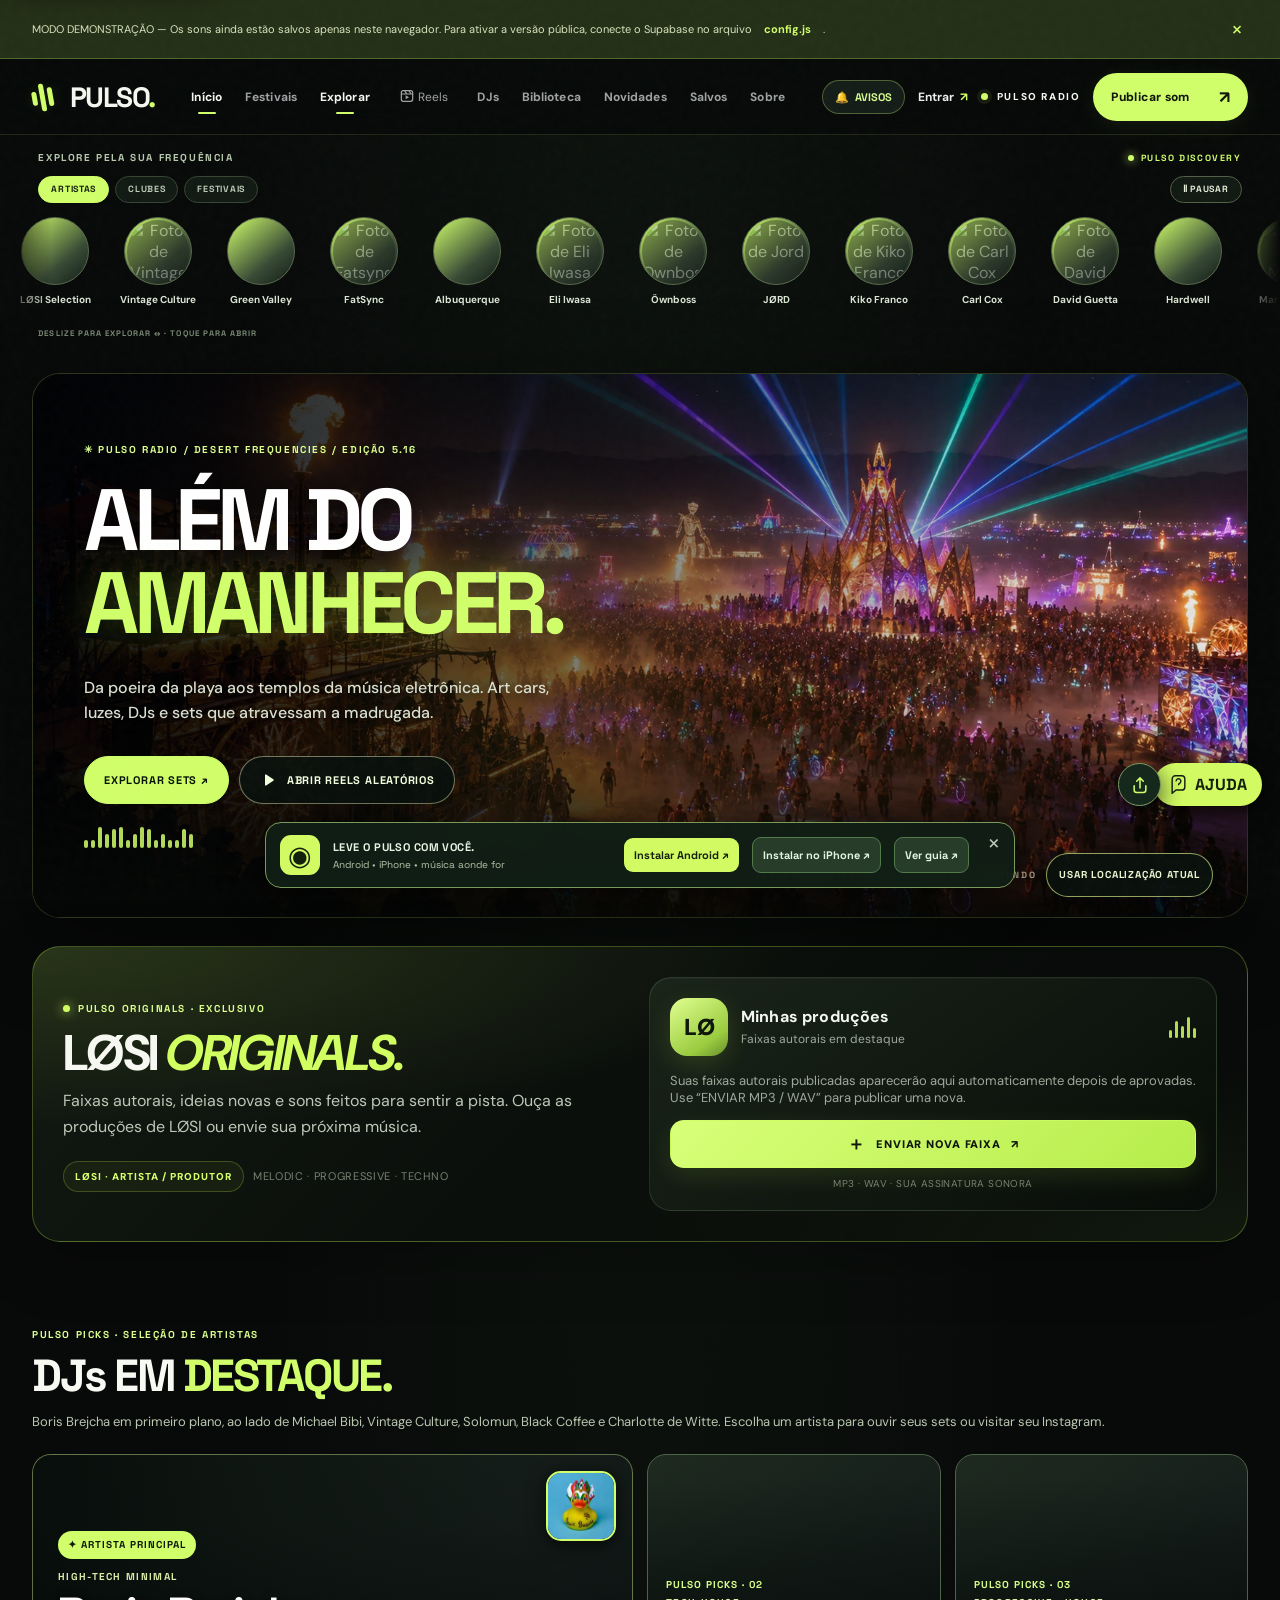
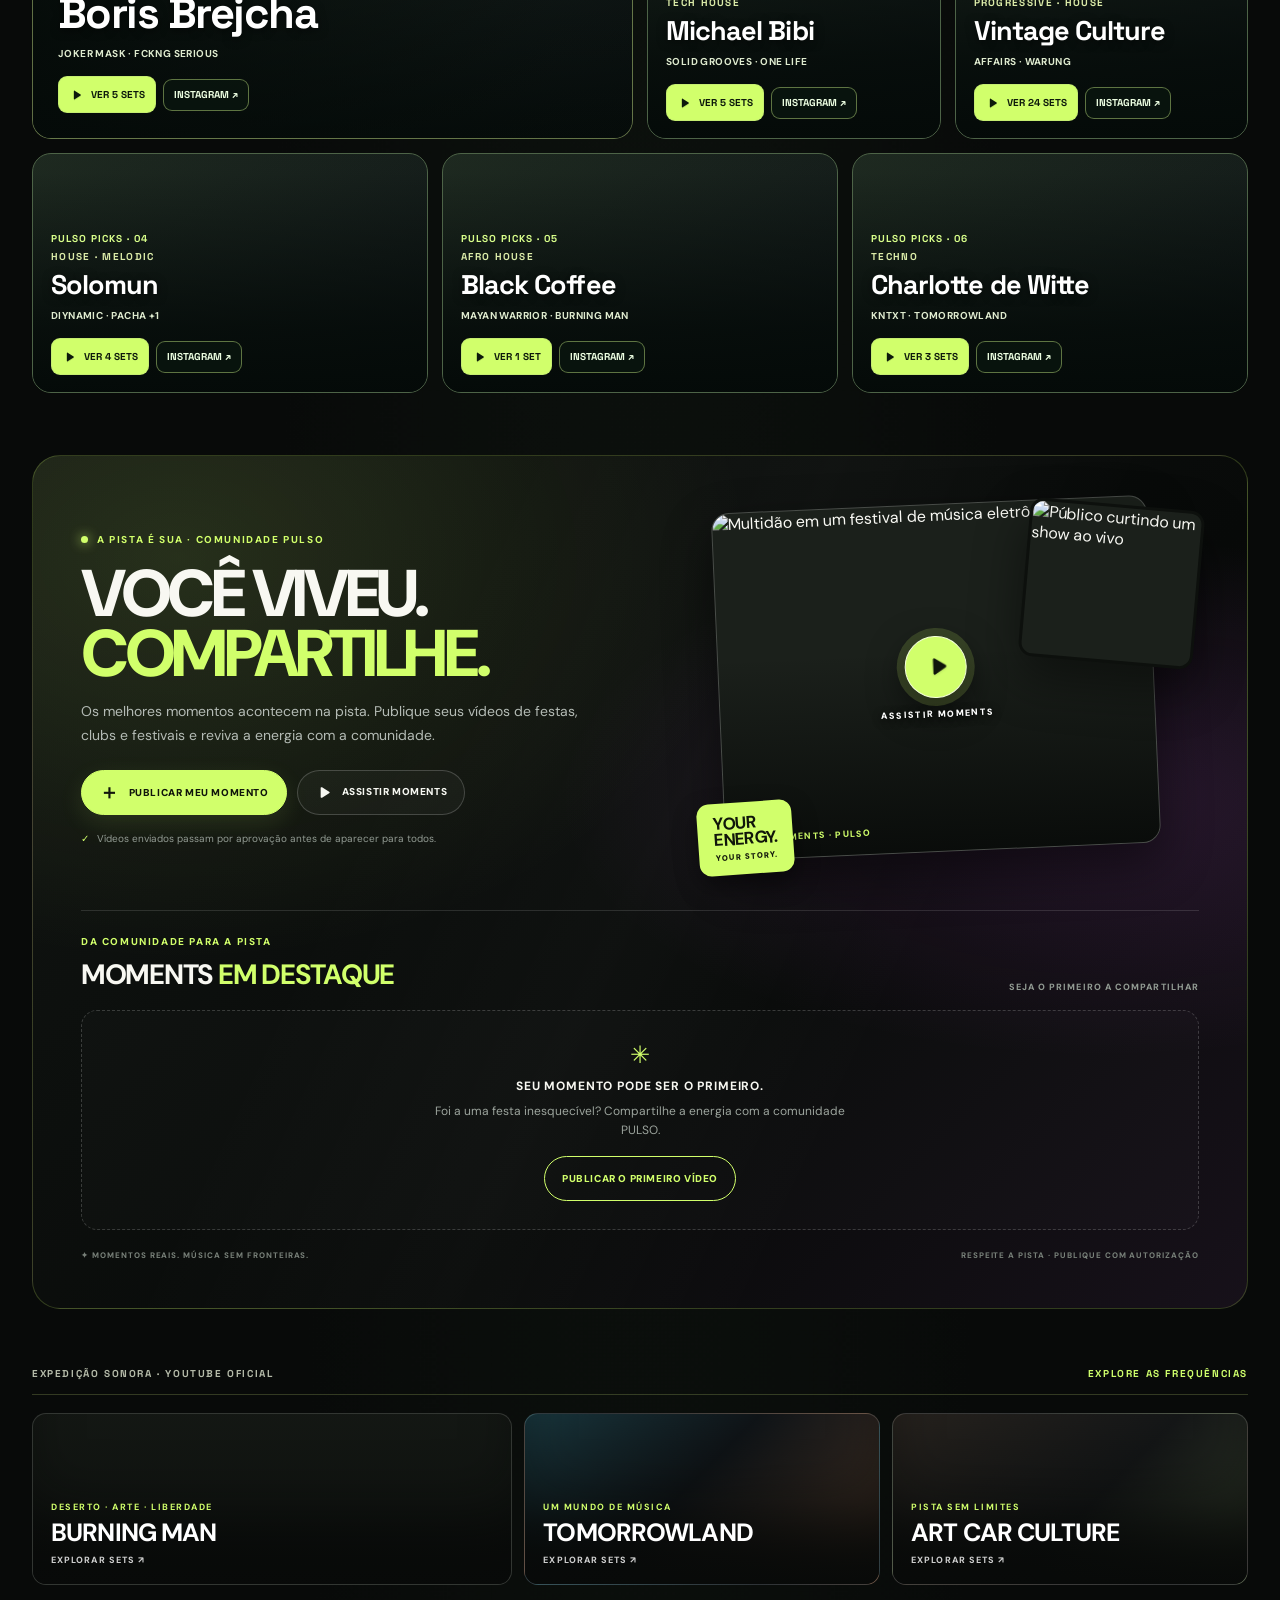
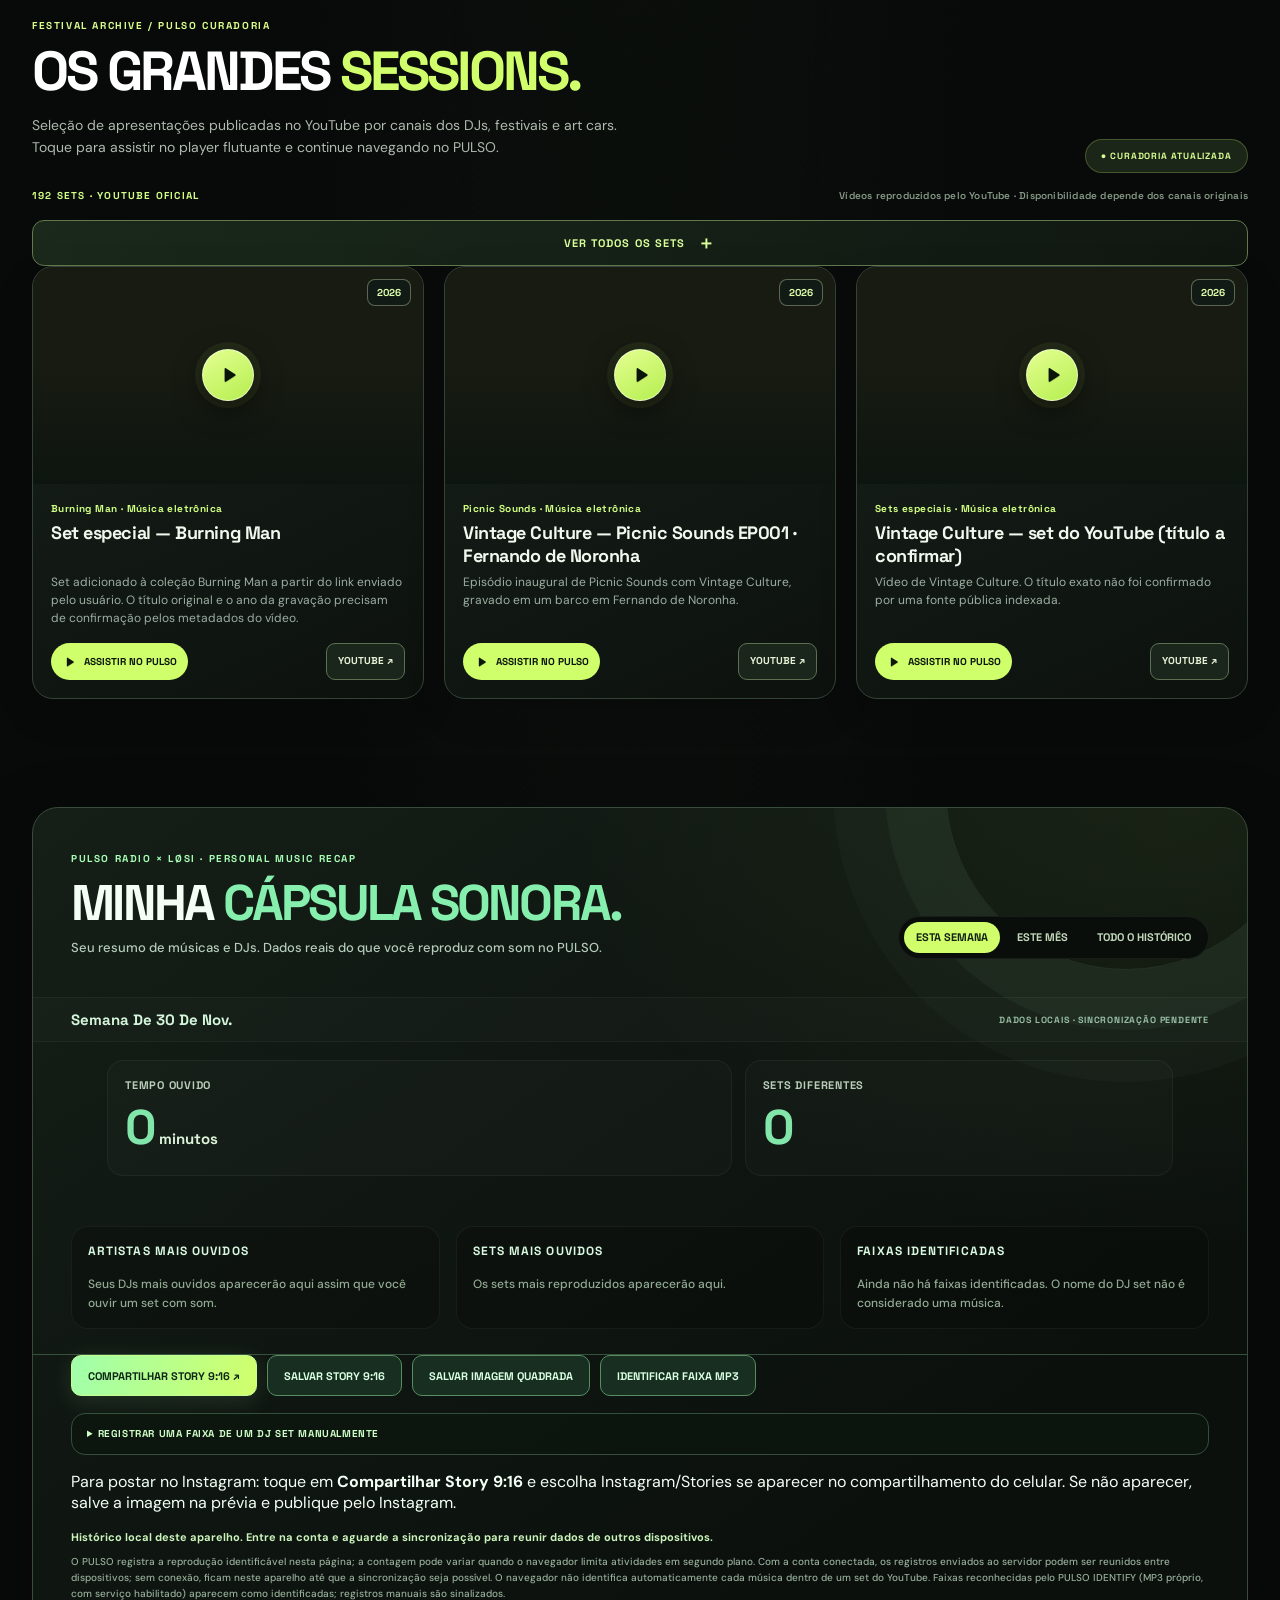
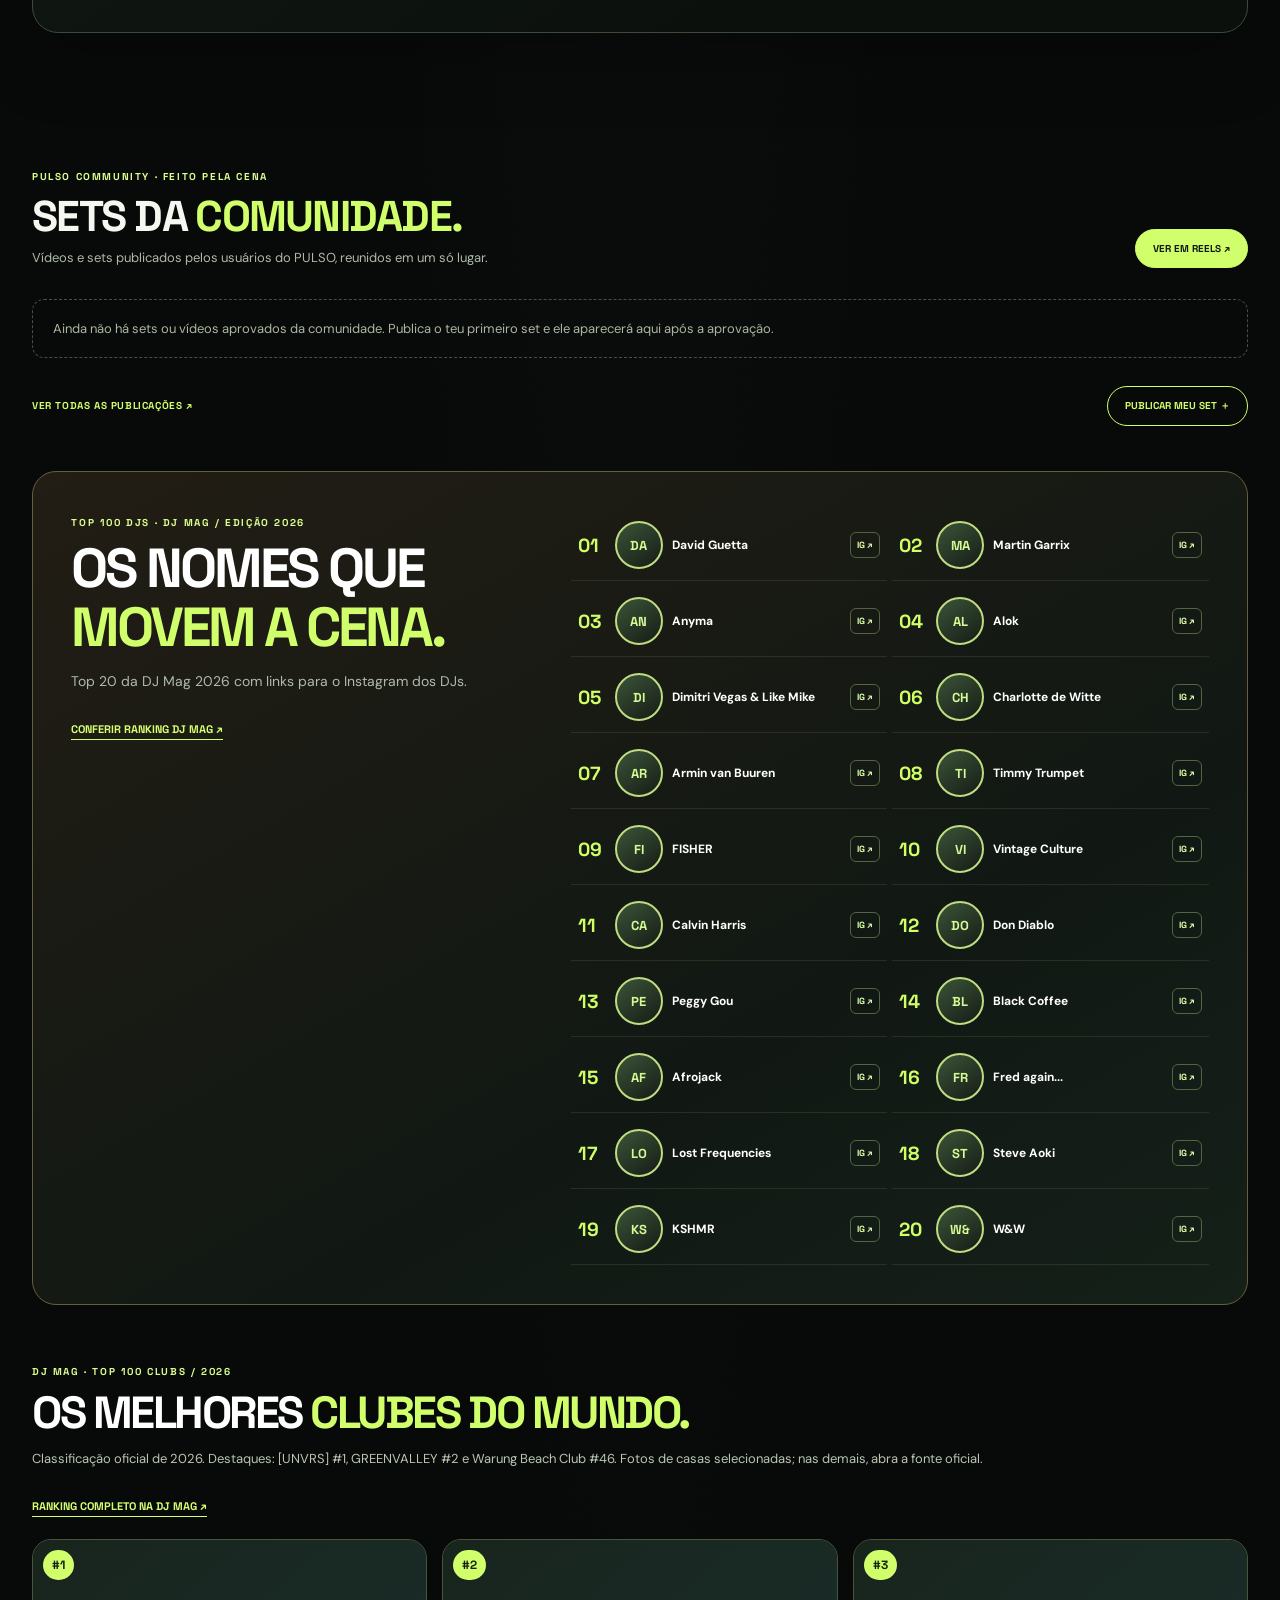
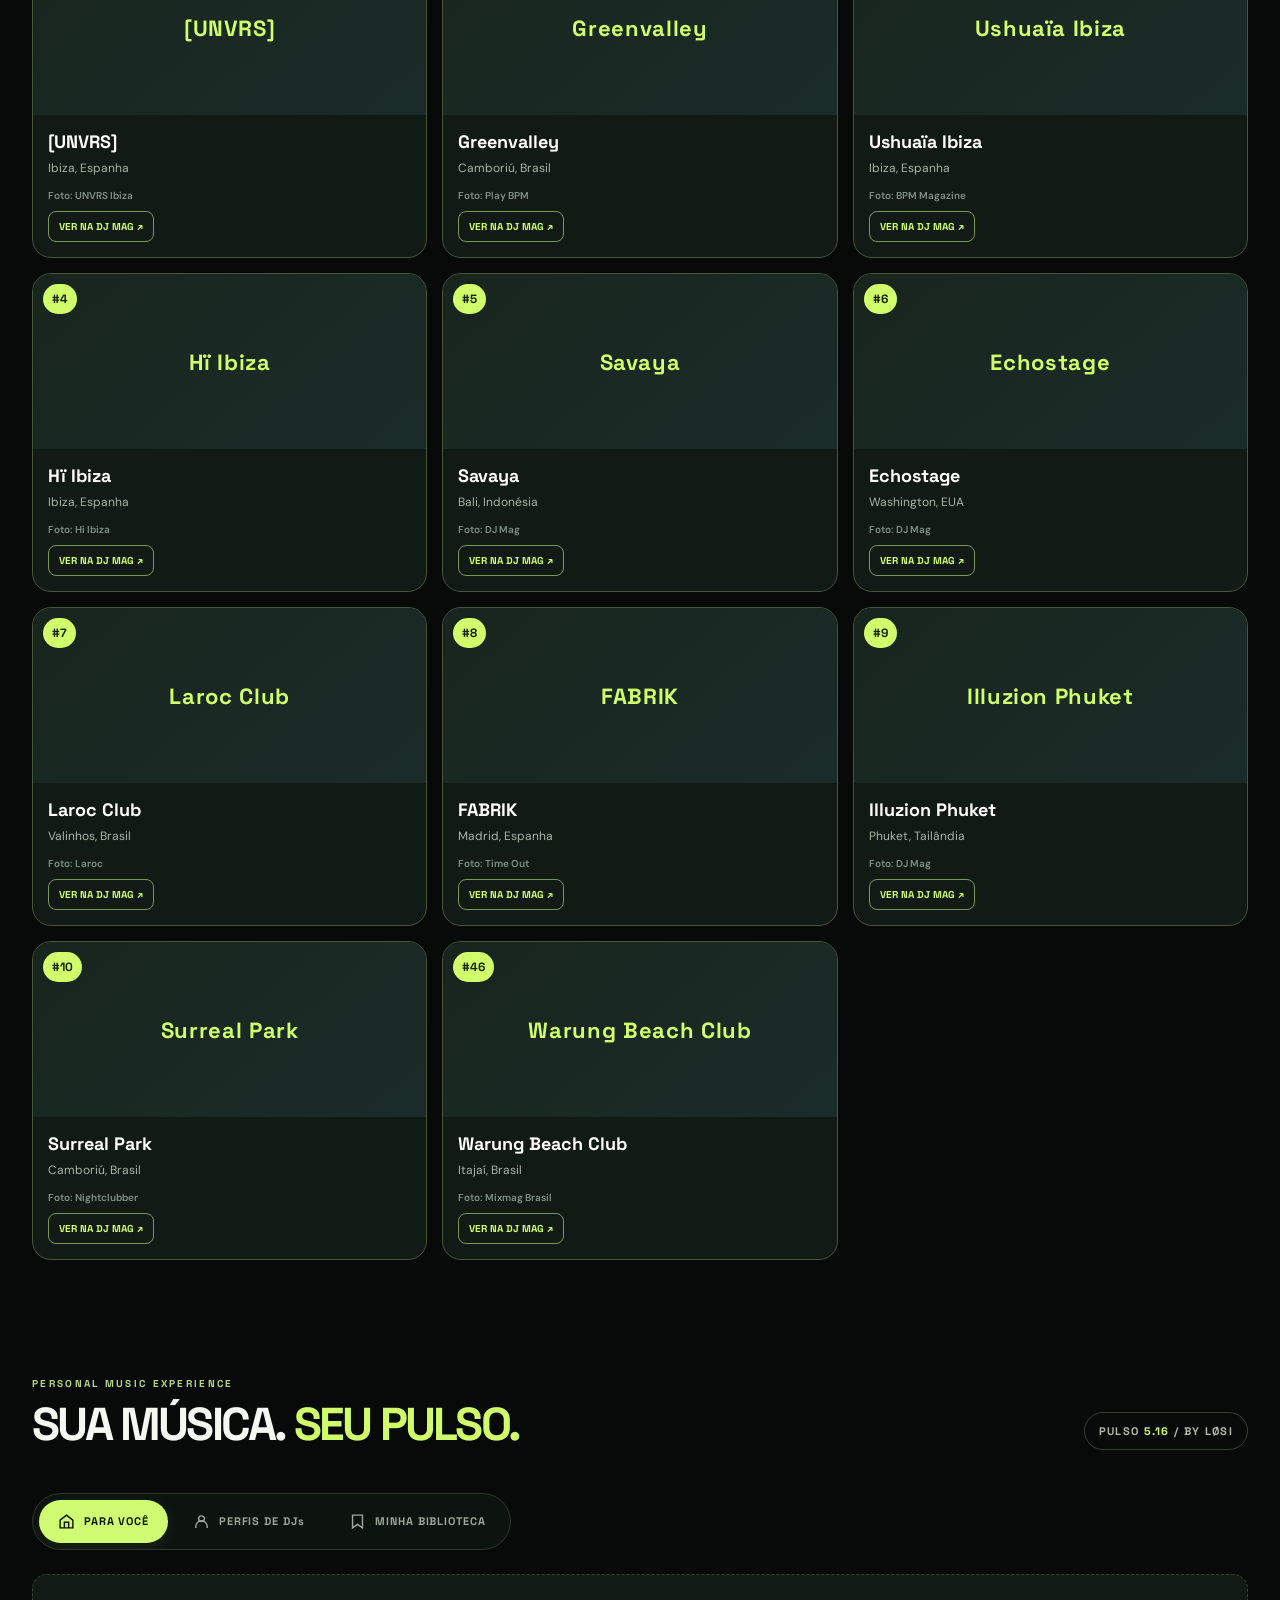
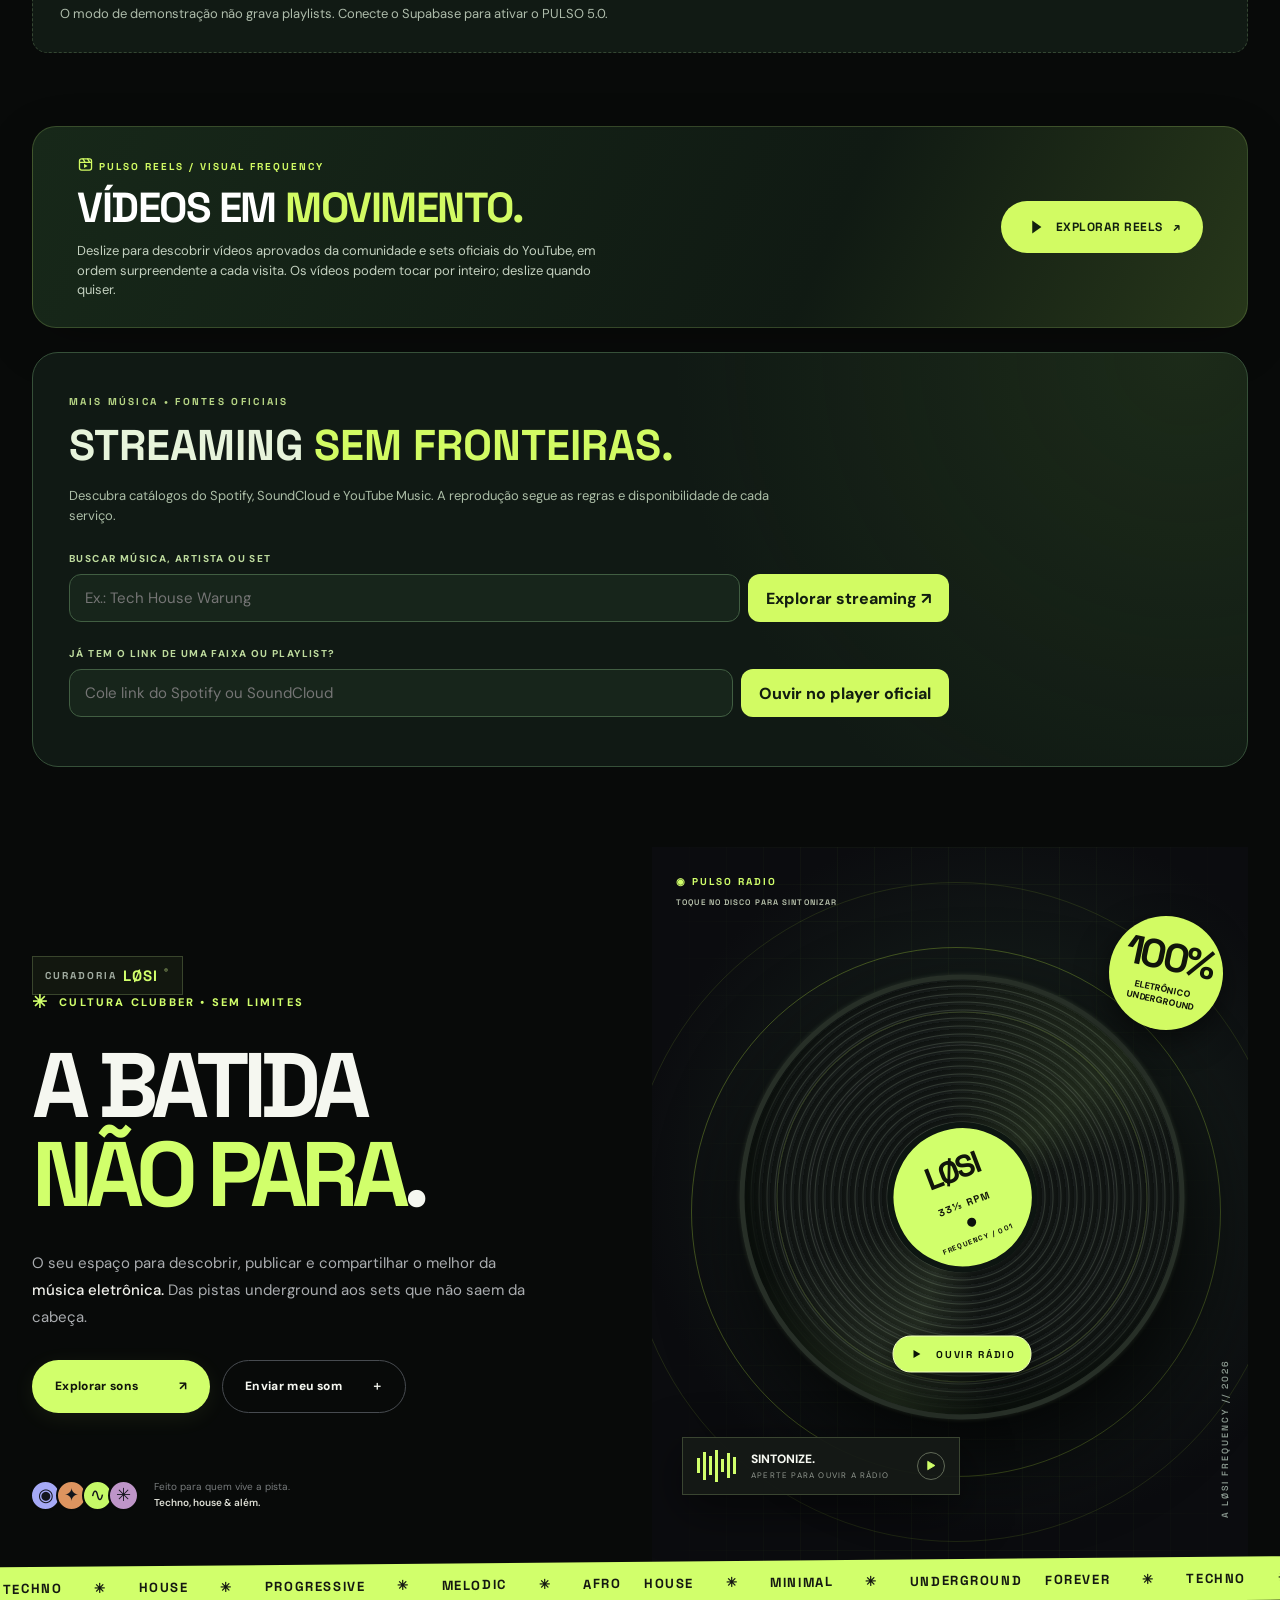
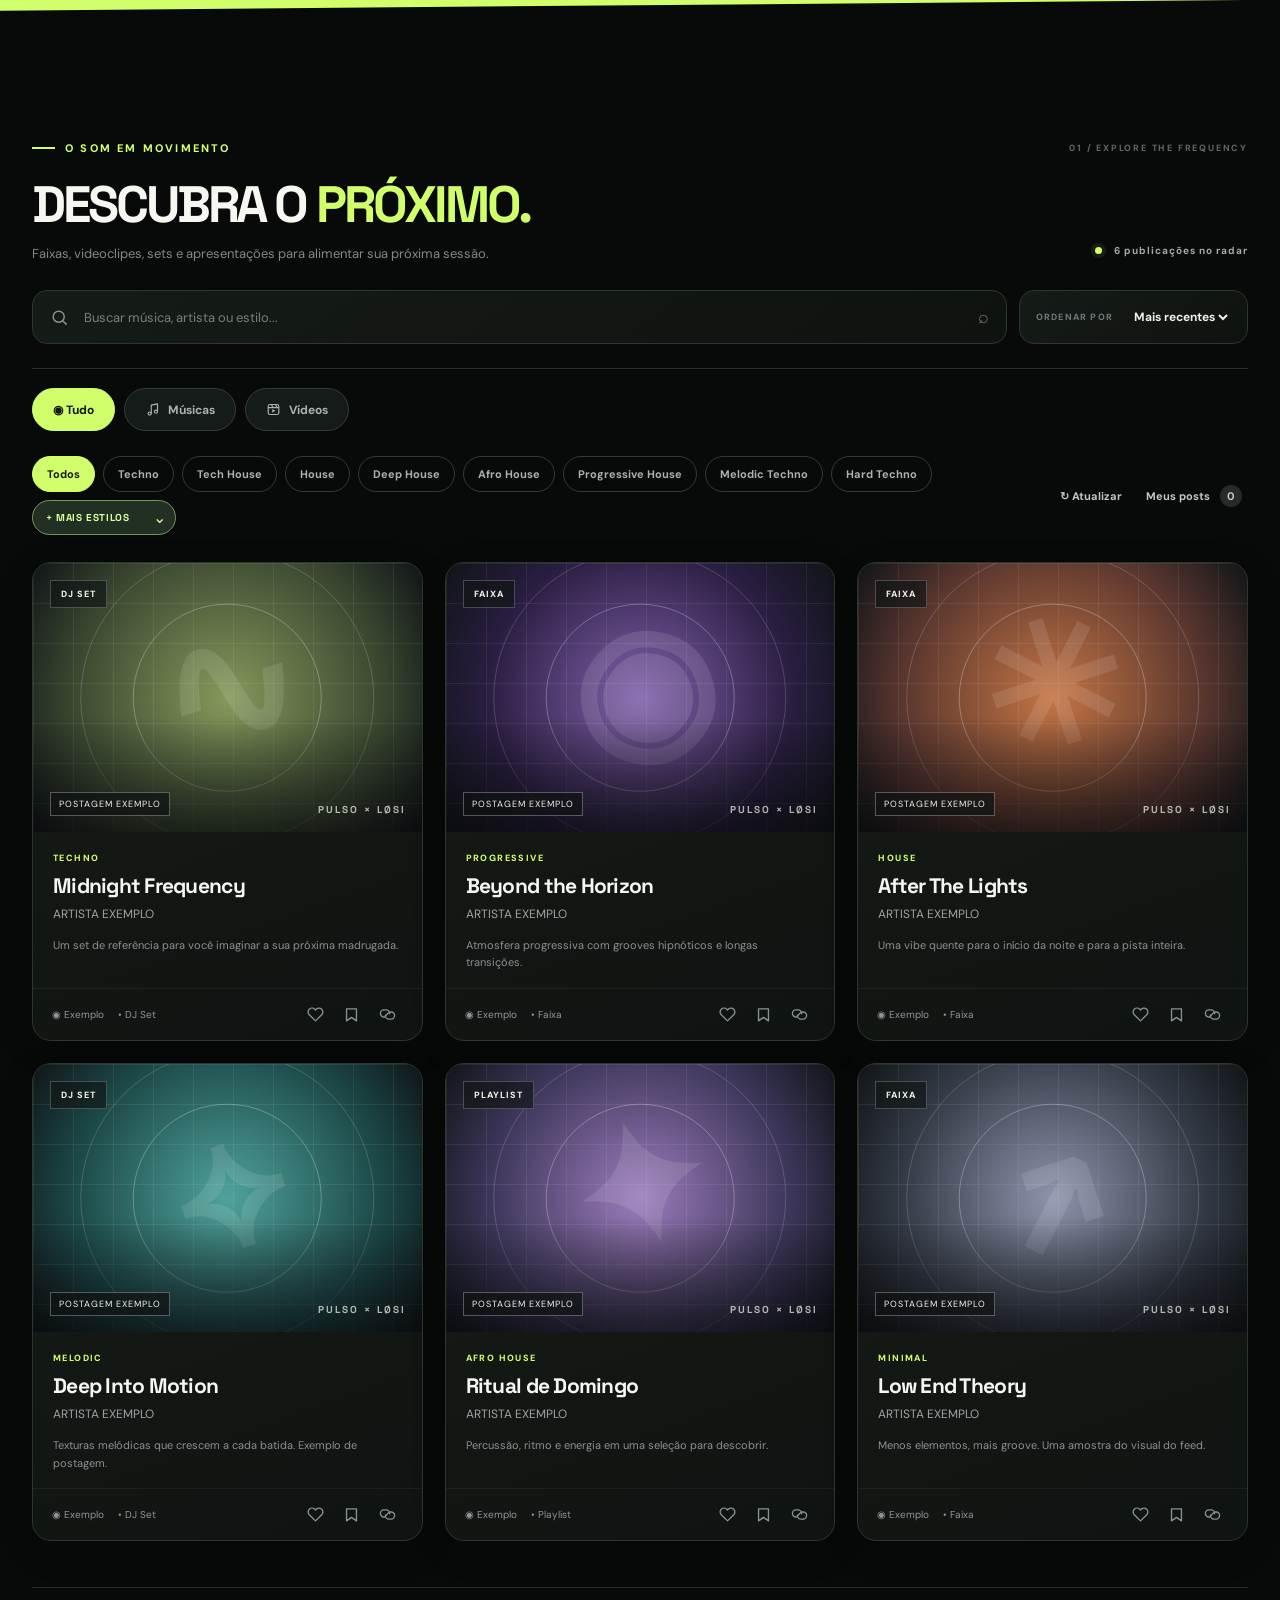
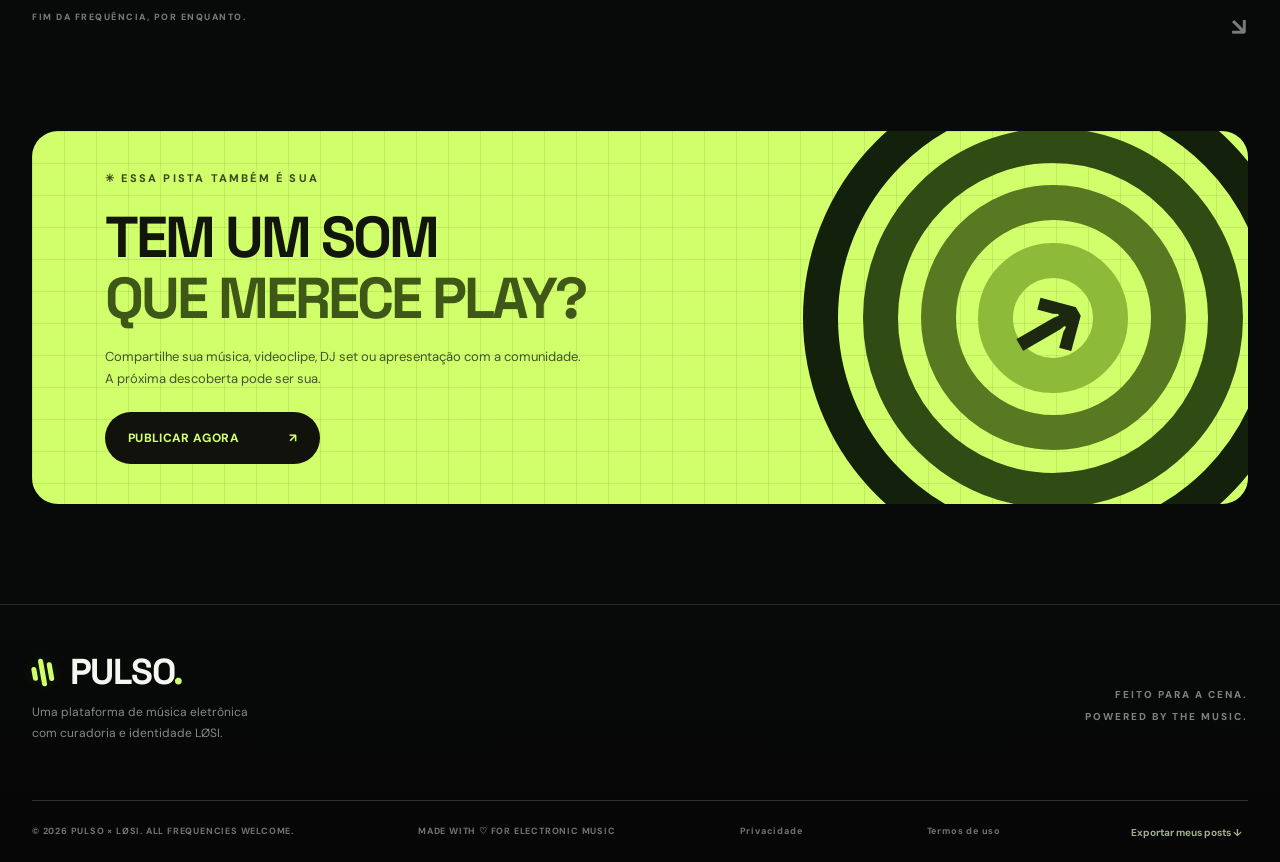
==== index.html @ c7be4298 "Add YouTube catalog importer UI" ====
<!DOCTYPE html>
<html lang="pt-BR">
<head>
  <meta charset="UTF-8">
  <meta name="viewport" content="width=device-width, initial-scale=1.0">
  <meta name="theme-color" content="#080a09">
  <meta name="apple-mobile-web-app-capable" content="yes">
  <meta name="mobile-web-app-capable" content="yes">
  <meta name="apple-mobile-web-app-title" content="PULSO">
  <meta name="apple-mobile-web-app-status-bar-style" content="black-translucent">
  <link rel="manifest" href="manifest.webmanifest">
  <link rel="apple-touch-icon" sizes="180x180" href="icons/apple-touch-icon.png">
  <meta name="description" content="PULSO RADIO × LØSI — descubra sets, DJs, festivais, playlists e música eletrônica. Ouça, salve seus favoritos e compartilhe sua Cápsula Sonora.">
  <title>PULSO RADIO × LØSI — Música eletrônica sem pausa</title>
  <link rel="canonical" href="https://sunny-paletas-ca93b2.netlify.app/">
  <link rel="preconnect" href="https://fonts.googleapis.com">
  <link rel="preconnect" href="https://fonts.gstatic.com" crossorigin>
  <link href="https://fonts.googleapis.com/css2?family=DM+Sans:wght@400;500;600;700&family=Space+Grotesk:wght@400;500;600;700&display=swap" rel="stylesheet">
  <link rel="icon" type="image/svg+xml" href="favicon.svg">
  <meta property="og:type" content="website">
  <meta property="og:title" content="PULSO RADIO × LØSI — Música eletrônica sem pausa">
  <meta property="og:description" content="Descubra sets, DJs, festivais e playlists. Ouça, salve favoritos e compartilhe sua Cápsula Sonora no PULSO.">
  <meta property="og:url" content="https://sunny-paletas-ca93b2.netlify.app/">
  <meta property="og:image" content="https://sunny-paletas-ca93b2.netlify.app/icons/icon-512.png">
  <meta property="og:image:width" content="512">
  <meta property="og:image:height" content="512">
  <meta name="twitter:card" content="summary">
  <link rel="stylesheet" href="styles.css?v=5.27-mobile-menu-fix">
  <link rel="stylesheet" href="pulso5.css?v=5.0">
  <link rel="stylesheet" href="pulso51.css?v=5.1">
  <link rel="stylesheet" href="pulso52.css?v=5.19-community-tabs">
  <link rel="stylesheet" href="pulso54.css?v=5.22-festival-photo-rail">
  <link rel="stylesheet" href="pulso-visual-refresh.css?v=5.25-premium-mobile">
  <link rel="stylesheet" href="pulso-home-highlights.css?v=1.1">
  <link rel="stylesheet" href="pulso-artist-ribbon.css?v=1.2-restore-ribbon">
  <link rel="stylesheet" href="mobile-menu.css?v=2.0-root-fix">
  <link rel="stylesheet" href="pulso-moments.css?v=1.3-svg-hero-play">
  <script defer src="https://cdn.jsdelivr.net/npm/@supabase/supabase-js@2"></script>
  <script defer src="config.js"></script>
  <script defer src="https://w.soundcloud.com/player/api.js"></script>
  <script defer src="https://cdn.jsdelivr.net/npm/tus-js-client@4/dist/tus.min.js"></script>
  <script defer src="background.js"></script>
  <script defer src="notifications.js"></script>
  <script defer src="security.js?v=4.2"></script>
  <script defer src="script.js?v=5.45-youtube-catalog-import"></script>
  <script defer src="mobile-menu.js?v=2.0-root-fix"></script>
  <script defer src="social.js?v=5.8-fullbleed-story"></script>
  <script defer src="identify.js?v=5.15-capsule"></script>
  <script defer src="pulso5.js?v=5.15-tracking"></script>
  <script defer src="pulso51.js?v=5.1"></script>
  <script defer src="pulso54.js?v=5.77-youtube-catalog-import"></script>
  <script defer src="pulso-artist-real-photos.js?v=1.5-restore-ribbon"></script>
  <script defer src="pulso52.js?v=5.19-community-tabs"></script>
  <script defer src="pulso-video.js?v=5.31-open-in-youtube"></script>
  <script defer src="pulso-capsule.js?v=5.25-history-accuracy"></script>
  <script defer src="pulso-capsule-export.js?v=5.25-story-share"></script>
  <script defer src="pulso-share.js?v=5.12-fab"></script>
  <script defer src="pulso-insights.js?v=1.4-live-analytics"></script>
  <script defer src="pulso-media-actions.js?v=1.0-fullscreen-offline"></script>
  <script defer src="pulso-moments.js?v=1.5-svg-hero-play"></script>
  <link rel="stylesheet" href="pulso-jump.css?v=1.4.1-menu-bottom-fix">
  <script defer src="pulso-jump.js?v=1.4-youtube-shared-link"></script>
  </head>
<body>
  <a class="skip-link" href="#explorar">Pular para o conteúdo</a>
  <div class="noise" aria-hidden="true"></div>
  <div class="preview-banner" id="previewBanner" hidden><div class="container">MODO DEMONSTRAÇÃO — Os sons ainda estão salvos apenas neste navegador. Para ativar a versão pública, conecte o Supabase no arquivo <strong>config.js</strong>.<button type="button" id="previewDismiss" aria-label="Dispensar aviso">×</button></div></div>
  <header class="site-header">
    <div class="container header-inner">
      <a class="brand" href="#inicio" aria-label="PULSO, início">
        <span class="brand-symbol" aria-hidden="true"><span></span><span></span><span></span></span>
        <span>PULSO<span class="brand-dot">.</span></span>
      </a>
      <nav class="main-nav" aria-label="Navegação principal">
        <a class="nav-link p5-nav" href="#pulso5" data-p5tab="home">Início</a>
        <a class="nav-link" href="#p54Catalog" data-p54-nav>Festivais</a>
        <a class="nav-link active" href="#explorar" data-nav="explorar">Explorar</a>
        <button type="button" class="nav-link pulso-reels-nav" data-open-reels><svg class="pulso-ui-icon" viewBox="0 0 24 24" aria-hidden="true" focusable="false" fill="none" stroke="currentColor" stroke-width="1.85" stroke-linecap="round" stroke-linejoin="round"><rect x="3.5" y="4" width="17" height="16" rx="3"/><path d="m4 9 16 0M8.5 4l3 5M15 4l3 5"/><path d="m10 11 5 3-5 3z" fill="currentColor" stroke="none"/></svg> Reels</button>
        <a class="nav-link p5-nav" href="#pulso5" data-p5tab="djs">DJs</a>
        <a class="nav-link p5-nav" href="#pulso5" data-p5tab="library">Biblioteca</a>
        <a class="nav-link" href="#explorar" data-nav="novidades">Novidades</a>
        <a class="nav-link" href="#explorar" data-nav="salvos">Salvos</a>
        <a class="nav-link" href="#sobre" data-nav="sobre">Sobre</a>
      </nav>
      <div class="header-actions">
        <button id="pulsoNotifyButton" class="pulso-notify-top" type="button" title="Novos DJ sets e notificações" aria-label="Novos DJ sets e notificações">🔔 <span class="pulso-notify-label">AVISOS</span><span id="pulsoNotifyBadge" class="pulso-notify-badge" hidden>0</span></button>
        <button class="account-trigger" type="button" id="accountButton" aria-label="Entrar na conta">Entrar <span>↗</span></button>
        <button class="account-trigger admin-trigger hidden" type="button" id="adminButton">Painel admin <span>●</span></button>
        <span class="onair"><i></i> PULSO RADIO</span>
        <button class="button button-accent header-publish" id="openComposer" type="button"><span>Publicar som</span><span class="button-plus">↗</span></button>
        <button class="menu-toggle" id="menuToggle" type="button" aria-label="Abrir menu" aria-expanded="false"><span></span><span></span><span></span></button>
      </div>
    </div>
    <nav class="mobile-nav" id="mobileNav" aria-label="Navegação móvel">
      <a href="#pulso5" data-p5tab="home">Início</a>
      <a href="#p54Catalog">Festivais</a>
      <a href="#explorar" data-nav="explorar">Explorar</a>
      <button type="button" data-open-reels><svg class="pulso-ui-icon" viewBox="0 0 24 24" aria-hidden="true" focusable="false" fill="none" stroke="currentColor" stroke-width="1.85" stroke-linecap="round" stroke-linejoin="round"><rect x="3.5" y="4" width="17" height="16" rx="3"/><path d="m4 9 16 0M8.5 4l3 5M15 4l3 5"/><path d="m10 11 5 3-5 3z" fill="currentColor" stroke="none"/></svg> Reels</button>
      <a href="#pulso5" data-p5tab="djs">DJs</a>
      <a href="#pulso5" data-p5tab="library">Biblioteca</a>
      <a href="#explorar" data-nav="novidades">Novidades</a>
      <a href="#explorar" data-nav="salvos">Salvos</a>
      <a href="#sobre" data-nav="sobre">Sobre</a>
      <a href="#pulsoCapsule">Minha Cápsula Sonora</a>
      <a href="ios.html" class="pulso-gadget-menu"><svg class="pulso-ui-icon" viewBox="0 0 24 24" aria-hidden="true" focusable="false" fill="none" stroke="currentColor" stroke-width="1.85" stroke-linecap="round" stroke-linejoin="round"><rect x="5" y="2.5" width="14" height="19" rx="2.5"/><path d="M9 6h6M10 18h4"/></svg> Gadget iPhone / iPad</a>
      <button id="pulsoShareMenu" type="button"><svg class="pulso-ui-icon" viewBox="0 0 24 24" aria-hidden="true" focusable="false" fill="none" stroke="currentColor" stroke-width="1.85" stroke-linecap="round" stroke-linejoin="round"><path d="M12 15.5V3.5m0 0-4 4m4-4 4 4"/><path d="M5 13v5a3 3 0 0 0 3 3h8a3 3 0 0 0 3-3v-5"/></svg> Compartilhar PULSO</button>
      <button id="mobilePublish" type="button">+ Publicar som</button>
      <button id="mobileAccount" type="button">Entrar / Minha conta</button>
      <button id="mobileAdmin" class="hidden" type="button">Painel de moderação</button>
    </nav>
  </header>

  <main id="inicio">

    <section class="pulso-artist-ribbon" aria-label="Explore artistas, clubes e festivais">
      <div class="par-heading"><span>EXPLORE PELA SUA FREQUÊNCIA</span><span class="par-live"><i></i> PULSO DISCOVERY</span></div>
      <div class="par-toolbar"><div class="par-tabs" role="group" aria-label="Escolher categoria"><button type="button" data-par-category="artists" aria-pressed="true">ARTISTAS</button><button type="button" data-par-category="clubs" aria-pressed="false">CLUBES</button><button type="button" data-par-category="festivals" aria-pressed="false">FESTIVAIS</button></div><button type="button" class="par-motion-toggle" id="parMotionToggle" aria-pressed="false">Ⅱ PAUSAR</button></div>
      <div class="par-viewport" id="parViewport"><div id="pulsoArtistRibbonTrack" class="par-track" role="group" aria-label="Artistas cadastrados"></div></div>
      <div class="par-hint">DESLIZE PARA EXPLORAR <span aria-hidden="true">↔</span> · TOQUE PARA ABRIR</div>
    </section>

    <!-- PULSO 5.4.1 — DESERT FREQUENCIES: localização dinâmica e visual Burning Man mais realista -->

    <section id="desert" class="p54-desert container" aria-labelledby="p54Title">
      <div class="p54-desert-art" aria-hidden="true"><div class="p54-desert-dust"></div><div class="p54-laser p54-laser-1"></div><div class="p54-laser p54-laser-2"></div></div>
      <div class="p54-desert-content"><span class="p54-kicker">✳ PULSO RADIO / DESERT FREQUENCIES / EDIÇÃO 5.16</span>
      <h1 id="p54Title">ALÉM DO <span>AMANHECER.</span></h1>
      <p>Da poeira da playa aos templos da música eletrônica. Art cars, luzes, DJs e sets que atravessam a madrugada.</p>
      <div class="p54-desert-actions"><button type="button" data-open-desert>EXPLORAR SETS ↗</button><button type="button" data-open-reels><svg class="pulso-ui-icon" viewBox="0 0 24 24" aria-hidden="true" focusable="false" fill="none" stroke="currentColor" stroke-width="1.85" stroke-linecap="round" stroke-linejoin="round"><path d="M8 5.6a1 1 0 0 1 1.52-.86l9.6 6.4a1.02 1.02 0 0 1 0 1.72l-9.6 6.4A1 1 0 0 1 8 18.4z" fill="currentColor" stroke="none"/></svg> ABRIR REELS ALEATÓRIOS</button></div>
      <div class="p54-desert-meter" aria-hidden="true"><span></span><span></span><span></span><span></span><span></span><span></span><span></span><span></span><span></span><span></span><span></span><span></span><span></span><span></span><span></span><span></span></div>
      </div>
      <div class="p54-location-wrap">
        <span class="p54-desert-coordinate" id="p54DesertCoordinate">BLACK ROCK CITY → SUA FREQUÊNCIA → O MUNDO</span>
        <button type="button" class="p54-location-btn" id="p54UseLocation">USAR LOCALIZAÇÃO ATUAL</button>
      </div>
    </section>

    <section id="losiOriginals" class="container" aria-labelledby="losiOriginalsTitle" style="position:relative;isolation:isolate;overflow:hidden;margin:28px auto 34px;padding:clamp(18px,3vw,30px);border:1px solid rgba(201,255,83,.28);border-radius:28px;background:radial-gradient(ellipse at 0% 0%,rgba(201,255,83,.13),transparent 45%),radial-gradient(ellipse at 100% 100%,rgba(101,145,58,.10),transparent 42%),linear-gradient(135deg,#111811 0%,#080b09 70%);box-shadow:0 20px 60px rgba(0,0,0,.25);">
      <div style="display:flex;flex-wrap:wrap;align-items:center;gap:clamp(20px,4vw,38px);">
        <div style="min-width:230px;flex:1 1 300px;">
          <span class="p54-eyebrow" style="display:inline-flex;align-items:center;gap:8px;"><span aria-hidden="true" style="width:7px;height:7px;border-radius:50%;background:#d1ff61;box-shadow:0 0 12px #d1ff61;"></span> PULSO ORIGINALS · EXCLUSIVO</span>
          <h2 id="losiOriginalsTitle" style="margin:12px 0 10px;font-size:clamp(32px,5vw,50px);line-height:.98;letter-spacing:-.045em;">LØSI <em style="color:#d1ff61;">ORIGINALS.</em></h2>
          <p style="max-width:520px;color:#bdc7b8;line-height:1.65;margin:0 0 20px;">Faixas autorais, ideias novas e sons feitos para sentir a pista. Ouça as produções de LØSI ou envie sua próxima música.</p>
          <div style="display:flex;flex-wrap:wrap;gap:9px;align-items:center;">
            <span style="display:inline-flex;align-items:center;gap:7px;padding:8px 11px;border:1px solid rgba(201,255,83,.22);border-radius:999px;background:rgba(201,255,83,.055);color:#d5ff6b;font-size:10px;font-weight:850;letter-spacing:.1em;">LØSI · ARTISTA / PRODUTOR</span>
            <span style="color:#778273;font-size:11px;letter-spacing:.06em;">MELODIC · PROGRESSIVE · TECHNO</span>
          </div>
        </div>
        <div style="width:min(100%,460px);flex:1 1 320px;min-width:0;padding:clamp(14px,2.5vw,20px);border:1px solid rgba(190,220,166,.15);border-radius:22px;background:linear-gradient(145deg,rgba(28,39,27,.9),rgba(8,12,9,.92));box-shadow:inset 0 1px rgba(255,255,255,.035);">
          <div style="display:flex;align-items:center;gap:13px;margin-bottom:16px;">
            <div aria-hidden="true" style="width:58px;height:58px;flex:0 0 58px;border-radius:17px;display:grid;place-items:center;background:linear-gradient(145deg,#e1ff91,#9acb3f 72%,#668e2d);color:#10170b;font-size:23px;font-weight:950;box-shadow:0 8px 25px rgba(178,235,73,.15);">LØ</div>
            <div style="min-width:0;flex:1;"><strong style="display:block;color:#f4f7ef;font-size:16px;letter-spacing:.01em;">Minhas produções</strong><span style="display:block;margin-top:4px;color:#9da99a;font-size:12px;">Faixas autorais em destaque</span></div>
            <span aria-hidden="true" style="display:flex;align-items:flex-end;gap:3px;height:22px;opacity:.85;"><i style="display:block;width:3px;height:8px;border-radius:3px;background:#d1ff61;"></i><i style="display:block;width:3px;height:17px;border-radius:3px;background:#d1ff61;"></i><i style="display:block;width:3px;height:12px;border-radius:3px;background:#d1ff61;"></i><i style="display:block;width:3px;height:21px;border-radius:3px;background:#d1ff61;"></i><i style="display:block;width:3px;height:10px;border-radius:3px;background:#d1ff61;"></i></span>
          </div>
          <div id="losiOriginalsTracks" aria-live="polite" style="display:grid;gap:10px;width:100%;"></div>
          <button type="button" id="losiOriginalsUpload" style="width:100%;min-height:48px;display:flex;align-items:center;justify-content:center;gap:10px;padding:13px 17px;margin-top:14px;border:1px solid rgba(209,255,97,.65);border-radius:14px;background:linear-gradient(135deg,#d9ff79,#b6ed4b);color:#10170b;font-size:11px;font-weight:950;letter-spacing:.08em;box-shadow:0 8px 24px rgba(177,231,70,.12);cursor:pointer;transition:transform .2s,filter .2s;">
            <span aria-hidden="true" style="font-size:18px;line-height:1;">＋</span> ENVIAR NOVA FAIXA <span aria-hidden="true">↗</span>
          </button>
          <p style="margin:9px 0 0;text-align:center;color:#778273;font-size:10px;letter-spacing:.04em;">MP3 · WAV · SUA ASSINATURA SONORA</p>
        </div>
      </div>
    </section>

    <section id="p54SignatureSection" class="p54-signatures container" aria-labelledby="p54SignatureHeading">
  <span class="p54-eyebrow">PULSO PICKS · SELEÇÃO DE ARTISTAS</span>
  <h2 id="p54SignatureHeading">DJs EM <em>DESTAQUE.</em></h2>
  <p>Boris Brejcha em primeiro plano, ao lado de Michael Bibi, Vintage Culture, Solomun, Black Coffee e Charlotte de Witte. Escolha um artista para ouvir seus sets ou visitar seu Instagram.</p>
  <div id="p54Signatures" class="p54-signatures-row"></div>
</section>
<!-- PULSO MOMENTS — comunidade de vídeos de festas -->
<section id="pulsoMoments" class="pmom container" aria-labelledby="pmomTitle">
  <div class="pmom-glow" aria-hidden="true"></div>
  <div class="pmom-head">
    <div class="pmom-copy">
      <span class="pmom-eyebrow"><span class="pmom-live-dot"></span> A PISTA É SUA · COMUNIDADE PULSO</span>
      <h2 id="pmomTitle">VOCÊ VIVEU.<br><em>COMPARTILHE.</em></h2>
      <p>Os melhores momentos acontecem na pista. Publique seus vídeos de festas, clubs e festivais e reviva a energia com a comunidade.</p>
      <div class="pmom-actions">
        <button type="button" class="pmom-publish" id="pmomPublish"><span>＋</span> PUBLICAR MEU MOMENTO</button>
        <button type="button" class="pmom-watch" id="pmomWatch"><svg class="pmom-access-icon" viewBox="0 0 24 24" aria-hidden="true"><path d="M8 5.8a1.3 1.3 0 0 1 1.96-1.12l10 6.2a1.3 1.3 0 0 1 0 2.24l-10 6.2A1.3 1.3 0 0 1 8 18.2z"/></svg><span>ASSISTIR MOMENTS</span></button>
      </div>
      <div class="pmom-note"><span>✓</span> Vídeos enviados passam por aprovação antes de aparecer para todos.</div>
    </div>
    <div class="pmom-collage" aria-label="Momentos de música eletrônica">
      <div class="pmom-frame pmom-frame-main"><img src="https://images.unsplash.com/photo-1470229722913-7c0e2dbbafd3?auto=format&fit=crop&w=900&q=85" alt="Multidão em um festival de música eletrônica" loading="lazy"><span class="pmom-frame-tag">REAL MOMENTS · PULSO</span><button type="button" class="pmom-hero-play" data-pmom-watch aria-label="Assistir aos Moments da comunidade"><span class="pmom-hero-play-icon" aria-hidden="true"><svg viewBox="0 0 24 24" focusable="false"><path d="M8.2 5.35a1.15 1.15 0 0 1 1.75-.98l10.1 6.4a1.45 1.45 0 0 1 0 2.46l-10.1 6.4a1.15 1.15 0 0 1-1.75-.98z"/></svg></span><span class="pmom-hero-play-label">ASSISTIR MOMENTS</span></button></div>
      <div class="pmom-frame pmom-frame-small"><img src="https://images.unsplash.com/photo-1506157786151-b8491531f063?auto=format&fit=crop&w=500&q=85" alt="Público curtindo um show ao vivo" loading="lazy"></div>
      <div class="pmom-stamp"><strong>YOUR<br>ENERGY.</strong><span>YOUR STORY.</span></div>
    </div>
  </div>
  <div class="pmom-feed-head"><div><span class="pmom-feed-kicker">DA COMUNIDADE PARA A PISTA</span><h3>MOMENTS <em>EM DESTAQUE</em></h3></div><span class="pmom-count" id="pmomCount">VÍDEOS DA COMUNIDADE</span></div>
  <div class="pmom-grid" id="pmomGrid" aria-live="polite"><div class="pmom-empty"><span>✳</span><strong>SEU MOMENTO PODE SER O PRIMEIRO.</strong><p>Foi a uma festa inesquecível? Compartilhe a energia com a comunidade PULSO.</p><button type="button" data-pmom-publish>PUBLICAR O PRIMEIRO VÍDEO ↗</button></div></div>
  <div class="pmom-foot"><span>✦ MOMENTOS REAIS. MÚSICA SEM FRONTEIRAS.</span><span>RESPEITE A PISTA · PUBLIQUE COM AUTORIZAÇÃO</span></div>
</section>
    <section id="p54Catalog" class="p54-section container" aria-labelledby="p54CatalogTitle">
      <div class="p54-over"><span>EXPEDIÇÃO SONORA · YOUTUBE OFICIAL</span><strong>EXPLORE AS FREQUÊNCIAS</strong></div>
      <div class="p54-photo-rail" aria-label="Atmosfera dos grandes festivais">
        <a class="p54-photo-card p54-photo-burning" href="#p54Catalog" data-p54-event-link="Burning Man"><span>DESERTO · ARTE · LIBERDADE</span><strong>BURNING MAN</strong><i>EXPLORAR SETS ↗</i></a>
        <a class="p54-photo-card p54-photo-tomorrowland" href="#p54Catalog" data-p54-event-link="Tomorrowland"><span>UM MUNDO DE MÚSICA</span><strong>TOMORROWLAND</strong><i>EXPLORAR SETS ↗</i></a>
        <a class="p54-photo-card p54-photo-artcar" href="#p54Catalog" data-p54-event-link="DNA Art Car"><span>PISTA SEM LIMITES</span><strong>ART CAR CULTURE</strong><i>EXPLORAR SETS ↗</i></a>
      </div>
      <div class="p54-heading"><div><span class="p54-eyebrow">FESTIVAL ARCHIVE / PULSO CURADORIA</span><h2 id="p54CatalogTitle">OS GRANDES <em>SESSIONS.</em></h2><p>Seleção de apresentações publicadas no YouTube por canais dos DJs, festivais e art cars. Toque para assistir no player flutuante e continue navegando no PULSO.</p></div><span class="p54-livebadge">● CURADORIA ATUALIZADA</span></div>
      <div class="p54-eventnav" role="group" aria-label="Selecionar evento"><button aria-pressed="true" data-p54-event="Todos">✳ TODOS OS SETS</button><button data-p54-event="Tomorrowland">✦ TOMORROWLAND</button><button type="button" data-p54-event="Time Warp">◉ TIME WARP</button><button data-p54-event="DNA Art Car">✈ DNA ART CAR</button><button data-p54-event="Burning Man">✺ BURNING MAN</button><button data-p54-event="Green Valley">◈ GREEN VALLEY</button><button data-p54-event="Warung">◉ WARUNG</button><button data-p54-event="Circoloco">◉ CIRCOLOCO</button><button data-p54-event="Ibiza">✦ IBIZA</button><button data-p54-event="Só Track Boa">⚡ SÓ TRACK BOA</button><button type="button" data-p54-event="Nostalgia">◉ NOSTALGIA</button><button type="button" data-p54-event="Surreal Park">◉ SURREAL PARK</button><button data-p54-event="Sets especiais">✧ SETS ESPECIAIS</button></div>
      <div class="p54-artist-shortcuts" role="group" aria-label="Ver sets por DJ"><span>EM DESTAQUE</span><button type="button" data-p54-artist="Vintage Culture" aria-pressed="false">✦ VINTAGE CULTURE</button><button type="button" data-p54-artist="Michael Bibi" aria-pressed="false">◉ MICHAEL BIBI</button><button type="button" data-p54-artist="Todos" aria-pressed="true">TODOS OS ARTISTAS</button></div>
      <div class="capsule-shortcut-line"><a href="#pulsoCapsule" aria-label="Ver seu resumo pessoal de artistas e sets ouvidos">✳ MINHA CÁPSULA SONORA · SEMANA / MÊS ↗</a></div>
      <div class="p54-toolbar"><div class="p54-filtergroup" aria-label="Filtrar por ano"><button data-p54-year="Todos" aria-pressed="true">TODOS OS ANOS</button><button data-p54-year="2026">2026</button><button data-p54-year="2025">2025</button><button data-p54-year="Clássicos">CLÁSSICOS</button></div><div class="p54-filtergroup" aria-label="Filtrar por estilo"><button data-p54-genre="Todos" aria-pressed="true">TODOS OS ESTILOS</button><button data-p54-genre="Techno">TECHNO</button><button data-p54-genre="EDM">EDM</button><button data-p54-genre="House">HOUSE</button><button data-p54-genre="Melodic">MELODIC</button><button data-p54-genre="Progressive">PROGRESSIVE</button><button data-p54-genre="Afro">AFRO</button></div><label class="p54-search"><span class="sr-only">Buscar DJ, evento ou gênero</span><input id="p54Search" type="search" placeholder="Buscar DJ, evento ou estilo…" autocomplete="off"></label></div>
      <div class="p54-catalog-meta"><strong id="p54Count"></strong><span>Vídeos reproduzidos pelo YouTube · Disponibilidade depende dos canais originais</span></div>
      <button type="button" id="p54ExpandCatalog" class="p54-expand-catalog" aria-expanded="false">VER TODOS OS SETS <span aria-hidden="true">＋</span></button>
      <div id="p54Grid" class="p54-grid" aria-live="polite"></div>
    </section>
    <!-- PULSO 5.15 — Histórico pessoal de escuta; semanas e meses sem números fictícios. -->
    <section id="pulsoCapsule" class="capsule-section container" aria-labelledby="pulsoCapsuleHeading">
      <div class="capsule-card">
        <header class="capsule-header">
          <div class="capsule-head-copy">
            <span class="capsule-label">PULSO RADIO × LØSI · PERSONAL MUSIC RECAP</span>
            <h2 id="pulsoCapsuleHeading">MINHA <em>CÁPSULA SONORA.</em></h2>
            <p>Seu resumo de músicas e DJs. Dados reais do que você reproduz com som no PULSO.</p>
          </div>
          <div class="capsule-period-tabs" role="group" aria-label="Período da cápsula">
            <button type="button" data-capsule-period="week" aria-pressed="true">ESTA SEMANA</button>
            <button type="button" data-capsule-period="month" aria-pressed="false">ESTE MÊS</button>
            <button type="button" data-capsule-period="all" aria-pressed="false">TODO O HISTÓRICO</button>
          </div>
        </header>
        <div class="capsule-daterow">
          <span id="pulsoCapsuleWhen">Esta semana</span>
          <span class="capsule-personal">ESCUTA INDIVIDUAL · NESTE NAVEGADOR</span>
        </div>
        <div class="capsule-metrics">
          <div><span>Tempo ouvido</span><strong><span id="pulsoCapsuleMinutes">0</span><small> minutos</small></strong></div>
          <div><span>Sets diferentes</span><strong><span id="pulsoCapsuleSetsCount">0</span></strong></div>
        </div>
        <div class="capsule-columns">
          <section aria-labelledby="pulsoCapsuleArtistsTitle">
            <h3 id="pulsoCapsuleArtistsTitle">ARTISTAS MAIS OUVIDOS</h3>
            <div id="pulsoCapsuleArtists" class="capsule-ranked"></div>
          </section>
          <section aria-labelledby="pulsoCapsuleSetsTitle">
            <h3 id="pulsoCapsuleSetsTitle">SETS MAIS OUVIDOS</h3>
            <div id="pulsoCapsuleSets" class="capsule-ranked"></div>
          </section>
          <section aria-labelledby="pulsoCapsuleTracksTitle">
            <h3 id="pulsoCapsuleTracksTitle">FAIXAS IDENTIFICADAS</h3>
            <div id="pulsoCapsuleTracks" class="capsule-ranked"></div>
          </section>
        </div>
        <div class="capsule-controls">
          <div class="capsule-cta-row">
            <button type="button" id="pulsoCapsuleInstagram" class="capsule-btn-primary">COMPARTILHAR STORY 9:16 ↗</button>
            <button type="button" id="pulsoCapsuleStorySave" class="capsule-btn-secondary">SALVAR STORY 9:16</button>
            <button type="button" id="pulsoCapsuleImage" class="capsule-btn-secondary">SALVAR IMAGEM QUADRADA</button>
            <button type="button" id="pulsoCapsuleIdentify" class="capsule-btn-secondary">IDENTIFICAR FAIXA MP3</button>
          </div>
          <details class="capsule-add-track">
            <summary>REGISTRAR UMA FAIXA DE UM DJ SET MANUALMENTE</summary>
            <form id="pulsoCapsuleTrackForm">
              <label>Nome da música <input type="text" name="trackTitle" placeholder="Título da faixa" maxlength="110" required></label>
              <label>Artista da música <input type="text" name="trackArtist" placeholder="Artista da faixa" maxlength="110" required></label>
              <button type="submit">REGISTRAR FAIXA</button>
            </form>
            <small id="pulsoCapsuleFormStatus" role="status"></small>
          </details>
          <p class="capsule-share-hint">Para postar no Instagram: toque em <strong>Compartilhar Story 9:16</strong> e escolha Instagram/Stories se aparecer no compartilhamento do celular. Se não aparecer, salve a imagem na prévia e publique pelo Instagram.</p>
          <p id="pulsoCapsuleExportStatus" class="capsule-export-status" role="status" aria-live="polite"></p>
          <p id="pulsoCapsuleStatus" class="capsule-note" role="status"></p>
          <p class="capsule-disclaimer">O PULSO registra a reprodução identificável nesta página; a contagem pode variar quando o navegador limita atividades em segundo plano. Com a conta conectada, os registros enviados ao servidor podem ser reunidos entre dispositivos; sem conexão, ficam neste aparelho até que a sincronização seja possível. O navegador não identifica automaticamente cada música dentro de um set do YouTube. Faixas reconhecidas pelo PULSO IDENTIFY (MP3 próprio, com serviço habilitado) aparecem como identificadas; registros manuais são sinalizados.</p>
        </div>
      </div>
    </section>
    <!-- PULSO COMMUNITY SETS: publicações aprovadas da comunidade, logo após a Cápsula Sonora. -->
    <section id="pulsoCommunitySets" class="community-sets-section container" aria-labelledby="communitySetsTitle">
      <div class="community-sets-head"><div><span class="p54-eyebrow">PULSO COMMUNITY · FEITO PELA CENA</span><h2 id="communitySetsTitle">SETS DA <em>COMUNIDADE.</em></h2><p>Vídeos e sets publicados pelos usuários do PULSO, reunidos em um só lugar.</p></div><button type="button" class="community-reels-button" data-open-reels data-reels-mode="community">VER EM REELS ↗</button></div>
      <div class="community-set-grid" id="communitySetGrid" aria-live="polite"><p class="community-sets-empty">Carregando publicações aprovadas…</p></div>
      <div class="community-sets-foot"><a href="#explorar">VER TODAS AS PUBLICAÇÕES ↗</a><button type="button" data-open-composer>PUBLICAR MEU SET ＋</button></div>
    </section>
    <section class="p54-rank-section container" aria-labelledby="p54RankTitle"><div><span class="p54-eyebrow">TOP 100 DJS · DJ MAG / EDIÇÃO 2026</span><h2 id="p54RankTitle">OS NOMES QUE <em>MOVEM A CENA.</em></h2><p>Top 20 da DJ Mag 2026 com links para o Instagram dos DJs.</p><a href="https://djmag.com/top100djs" target="_blank" rel="noopener noreferrer" class="p54-ranking-src">CONFERIR RANKING DJ MAG ↗</a></div><div id="p54Djs" class="p54-rank-list"></div></section>
<section id="p54ClubRank" class="p54-club-section container" aria-labelledby="p54ClubTitle">
  <span class="p54-eyebrow">DJ MAG · TOP 100 CLUBS / 2026</span>
  <h2 id="p54ClubTitle">OS MELHORES <em>CLUBES DO MUNDO.</em></h2>
  <p>Classificação oficial de 2026. Destaques: [UNVRS] #1, GREENVALLEY #2 e Warung Beach Club #46. Fotos de casas selecionadas; nas demais, abra a fonte oficial.</p>
  <a href="https://djmag.com/top100clubs/2026" target="_blank" rel="noopener noreferrer" class="p54-ranking-src">RANKING COMPLETO NA DJ MAG ↗</a>
  <div id="p54Clubs" class="p54-club-grid"></div>
</section>

    <!-- PULSO 5.0 integrates with existing media catalog and player; no duplicate audio engine. -->
    <section class="p5-shell container" id="pulso5" aria-labelledby="p5Title">
      <div class="p5-shell-intro"><div><span class="p5-overline">PERSONAL MUSIC EXPERIENCE</span><h2 id="p5Title">SUA MÚSICA. <em>SEU PULSO.</em></h2></div><span class="p5-edition">PULSO <b>5.16</b> / BY LØSI</span></div>
      <nav class="p5-tabs" aria-label="Navegação de descoberta, DJs e biblioteca">
        <button type="button" class="active" data-p5tab="home" aria-pressed="true"><svg viewBox="0 0 24 24" fill="none" stroke="currentColor" stroke-width="2"><path d="m3 10 9-7 9 7v11H3V10Z"/><path d="M9 21v-8h6v8"/></svg> PARA VOCÊ</button>
        <button type="button" data-p5tab="djs" aria-pressed="false"><svg viewBox="0 0 24 24" fill="none" stroke="currentColor" stroke-width="2"><circle cx="12" cy="8" r="4"/><path d="M4 21v-2a8 8 0 0 1 16 0v2"/></svg> PERFIS DE DJs</button>
        <button type="button" data-p5tab="library" aria-pressed="false"><svg viewBox="0 0 24 24" fill="none" stroke="currentColor" stroke-width="2"><path d="M5 3h14v18l-7-5-7 5V3Z"/></svg> MINHA BIBLIOTECA</button>
      </nav>
      <div id="p5PanelHome" class="p5-panel" aria-live="polite"><div class="p5-empty-mini">Carregando suas recomendações…</div></div>
      <div id="p5PanelDjs" class="p5-panel" hidden><div class="p5-djs-title"><div><span class="p5-overline">THE ARTISTS BEHIND THE MUSIC</span><h3>Conheça quem <em>publica.</em></h3><p>Siga os DJs e criadores da plataforma. Os nomes dos artistas dos sets continuam creditados nas músicas.</p></div><div id="p5MyProfile"></div></div><div class="p5-djs-search"><input id="p5DjSearch" type="search" placeholder="Buscar por DJ, @usuário ou biografia" aria-label="Buscar perfis de DJs"></div><div id="p5DjGrid" class="p5-dj-grid"></div></div>
      <div id="p5PanelLibrary" class="p5-panel" hidden><div class="p5-empty-mini">Carregando sua biblioteca…</div></div>
    </section>


    <section class="p52-reels-banner container" aria-label="PULSO Reels">
      <div><span class="p52-reels-kicker"><svg class="pulso-ui-icon" viewBox="0 0 24 24" aria-hidden="true" focusable="false" fill="none" stroke="currentColor" stroke-width="1.85" stroke-linecap="round" stroke-linejoin="round"><rect x="3.5" y="4" width="17" height="16" rx="3"/><path d="m4 9 16 0M8.5 4l3 5M15 4l3 5"/><path d="m10 11 5 3-5 3z" fill="currentColor" stroke="none"/></svg> PULSO REELS / VISUAL FREQUENCY</span><h2>VÍDEOS EM <em>MOVIMENTO.</em></h2><p>Deslize para descobrir vídeos aprovados da comunidade e sets oficiais do YouTube, em ordem surpreendente a cada visita. Os vídeos podem tocar por inteiro; deslize quando quiser.</p></div>
      <button type="button" class="p52-reels-open" data-open-reels><svg viewBox="0 0 24 24" aria-hidden="true"><path d="m9 5 10 7-10 7z"/></svg> EXPLORAR REELS <span>↗</span></button>
    </section>

    <section id="p51Streaming" class="p51-section container" aria-labelledby="p51StreamTitle">
      <div class="p51-heading"><div><span class="p5-overline">MAIS MÚSICA • FONTES OFICIAIS</span><h2 id="p51StreamTitle">STREAMING <em>SEM FRONTEIRAS.</em></h2><p>Descubra catálogos do Spotify, SoundCloud e YouTube Music. A reprodução segue as regras e disponibilidade de cada serviço.</p></div></div>
      <form id="p51StreamingSearch" class="p51-stream-search"><label for="p51Search">BUSCAR MÚSICA, ARTISTA OU SET</label><div><input id="p51Search" type="search" maxlength="120" placeholder="Ex.: Tech House Warung" required><button type="submit" class="p51-primary">Explorar streaming ↗</button></div></form>
      <div class="p51-stream-links" id="p51StreamingLinks" hidden><a id="p51SpotifySearch" target="_blank" rel="noopener noreferrer">Spotify ↗</a><a id="p51SoundcloudSearch" target="_blank" rel="noopener noreferrer">SoundCloud ↗</a><a id="p51YoutubeSearch" target="_blank" rel="noopener noreferrer">YouTube Music ↗</a></div>
      <div class="p51-stream-preview"><label for="p51OfficialLink">JÁ TEM O LINK DE UMA FAIXA OU PLAYLIST?</label><div><input id="p51OfficialLink" type="url" placeholder="Cole link do Spotify ou SoundCloud"><button type="button" id="p51PreviewOfficial">Ouvir no player oficial</button></div><p id="p51StreamingStatus" role="status"></p><div id="p51OfficialEmbed" class="p51-embed"></div></div>
    </section>
    <section class="hero container" aria-labelledby="hero-title">
      <div class="hero-copy">
        <div class="losi-signature">CURADORIA <strong>LØSI</strong><span>®</span></div>
        <div class="eyebrow"><span class="small-cross">✳</span> CULTURA CLUBBER • SEM LIMITES</div>
        <h1 id="hero-title">A BATIDA<br><span>NÃO PARA<span class="hero-period">.</span></span></h1>
        <p>O seu espaço para descobrir, publicar e compartilhar o melhor da <strong>música eletrônica.</strong> Das pistas underground aos sets que não saem da cabeça.</p>
        <div class="hero-buttons">
          <a href="#explorar" class="button button-accent button-lg">Explorar sons <span>↗</span></a>
          <button id="heroPublish" type="button" class="button button-ghost button-lg">Enviar meu som <span>＋</span></button>
        </div>
        <div class="hero-footer">
          <div class="avatar-stack" aria-hidden="true"><span>◉</span><span>✦</span><span>∿</span><span>✳</span></div>
          <span>Feito para quem vive a pista.<br><strong>Techno, house & além.</strong></span>
        </div>
      </div>
      <div class="hero-visual" aria-label="Ilustração abstrata de um disco de vinil e ondas sonoras">
        <div class="hero-grid" aria-hidden="true"></div>
        <div class="orbit orbit-a" aria-hidden="true"></div><div class="orbit orbit-b" aria-hidden="true"></div>
        <div class="vinyl">
          <div class="vinyl-shine"></div>
          <div class="vinyl-center"><img id="heroRecordCover" class="record-cover-image" alt="" loading="lazy" hidden><span class="vinyl-brand">LØSI</span><span>33⅓ RPM</span><span class="vinyl-hole"></span><span>FREQUENCY / 001</span></div>
        </div>
        <button type="button" id="vinylRadioToggle" class="vinyl-radio-hit" aria-label="Ligar a Rádio PULSO no disco giratório" aria-pressed="false"><span id="vinylRadioLabel"><svg class="pulso-ui-icon" viewBox="0 0 24 24" aria-hidden="true" focusable="false" fill="none" stroke="currentColor" stroke-width="1.85" stroke-linecap="round" stroke-linejoin="round"><path d="M8 5.6a1 1 0 0 1 1.52-.86l9.6 6.4a1.02 1.02 0 0 1 0 1.72l-9.6 6.4A1 1 0 0 1 8 18.4z" fill="currentColor" stroke="none"/></svg> OUVIR RÁDIO</span></button>
        <div class="hero-radio-caption">◉ PULSO RADIO <small>TOQUE NO DISCO PARA SINTONIZAR</small></div>
        <div class="hero-sticker"><span>100%</span><small>ELETRÔNICO<br>UNDERGROUND</small></div>
        <button class="wave-pill wave-radio-button" type="button" id="waveRadioToggle" aria-label="Ligar a Rádio PULSO"><span class="equalizer" aria-hidden="true"><i></i><i></i><i></i><i></i><i></i><i></i><i></i></span><div><strong id="waveRadioTitle">SINTONIZE.</strong><small id="waveRadioSubtitle">APERTE PARA OUVIR A RÁDIO</small></div><span class="live-circle"><svg class="pulso-control-svg" viewBox="0 0 24 24" aria-hidden="true"><path d="M8 5.5 19 12 8 18.5Z" fill="currentColor"/></svg></span></button>
        <span class="edge-caption">A LØSI FREQUENCY // 2026</span>
      </div>
    </section>

    <div class="ticker" aria-hidden="true"><div class="ticker-content"><span>TECHNO</span> ✳ <span>HOUSE</span> ✳ <span>PROGRESSIVE</span> ✳ <span>MELODIC</span> ✳ <span>AFRO HOUSE</span> ✳ <span>MINIMAL</span> ✳ <span>UNDERGROUND FOREVER</span> ✳ <span>TECHNO</span> ✳ <span>HOUSE</span> ✳ <span>PROGRESSIVE</span> ✳ <span>MELODIC</span> ✳ <span>AFRO HOUSE</span> ✳ <span>MINIMAL</span> ✳ <span>UNDERGROUND FOREVER</span> ✳</div></div>

    <section class="feed-section container" id="explorar" aria-labelledby="feed-title">
      <div class="section-topline"><span class="text-eyebrow"><span class="green-line"></span> O SOM EM MOVIMENTO</span><span class="section-coordinate">01 / EXPLORE THE FREQUENCY</span></div>
      <div class="feed-heading">
        <div><h2 id="feed-title">DESCUBRA O <em>PRÓXIMO.</em></h2><p>Faixas, videoclipes, sets e apresentações para alimentar sua próxima sessão.</p></div>
        <div class="feed-status"><span class="status-pulse"></span><span id="trackCount">06 sons no radar</span></div>
      </div>
      <div class="discovery-panel">
        <div class="search-wrap"><span class="search-icon" aria-hidden="true"><svg viewBox="0 0 24 24" fill="none" stroke="currentColor" stroke-width="1.8"><circle cx="11" cy="11" r="7"/><path d="m16 16 5 5"/></svg></span><input id="searchInput" type="search" placeholder="Buscar música, artista ou estilo..." aria-label="Buscar música, artista ou estilo" autocomplete="off"><span class="search-shortcut">⌕</span></div>
        <div class="sort-wrap"><label for="sortSelect">ORDENAR POR</label><select id="sortSelect"><option value="recent">Mais recentes</option><option value="popular">Mais curtidas</option><option value="az">A–Z</option></select></div>
      </div>
      <div class="media-filters" id="mediaFilters" role="group" aria-label="Escolher músicas ou vídeos"><button type="button" data-media="all" class="media-chip active" aria-pressed="true">◉ Tudo</button><button type="button" data-media="music" class="media-chip" aria-pressed="false"><svg class="pulso-ui-icon" viewBox="0 0 24 24" aria-hidden="true" focusable="false" fill="none" stroke="currentColor" stroke-width="1.85" stroke-linecap="round" stroke-linejoin="round"><path d="M10 18V5l10-2v12"/><circle cx="7.5" cy="18.5" r="2.5"/><circle cx="17.5" cy="15.5" r="2.5"/></svg> Músicas</button><button type="button" data-media="video" class="media-chip" aria-pressed="false"><svg class="pulso-ui-icon" viewBox="0 0 24 24" aria-hidden="true" focusable="false" fill="none" stroke="currentColor" stroke-width="1.85" stroke-linecap="round" stroke-linejoin="round"><rect x="3.5" y="4" width="17" height="16" rx="3"/><path d="m4 9 16 0M8.5 4l3 5M15 4l3 5"/><path d="m10 11 5 3-5 3z" fill="currentColor" stroke="none"/></svg> Vídeos</button></div>
      <div class="filters-row"><div class="genre-filters" id="genreFilters" role="group" aria-label="Filtrar por gênero musical"></div><div class="feed-tools"><button id="refreshPosts" class="own-posts-button" type="button" aria-label="Atualizar sons">↻ Atualizar</button><button id="myPostsButton" class="own-posts-button" type="button">Meus posts <span id="myPostsCount">0</span></button></div></div>
      <div class="cards-grid" id="cardsGrid" aria-live="polite"></div>
      <div class="empty-state hidden" id="emptyState"><span class="empty-icon">◉</span><h3>NENHUM SOM POR AQUI.</h3><p id="emptyMessage">Experimente outro filtro ou publique a primeira faixa.</p><button type="button" class="button button-accent" id="emptyPublish">Publicar música ↗</button></div>
      <div class="feed-bottom"><span>FIM DA FREQUÊNCIA, POR ENQUANTO.</span><span>↘</span></div>
    </section>

    <section class="submit-banner container" aria-labelledby="submit-title"><div class="banner-grid"></div><div class="banner-copy"><span class="text-eyebrow">✳ ESSA PISTA TAMBÉM É SUA</span><h2 id="submit-title">TEM UM SOM<br><em>QUE MERECE PLAY?</em></h2><p>Compartilhe sua música, videoclipe, DJ set ou apresentação com a comunidade. A próxima descoberta pode ser sua.</p><button id="bannerPublish" type="button" class="button button-dark button-lg">PUBLICAR AGORA <span>↗</span></button></div><div class="banner-art" aria-hidden="true"><div class="banner-ring ring1"></div><div class="banner-ring ring2"></div><div class="banner-ring ring3"></div><div class="banner-ring ring4"></div><span>↗</span></div></section>
  </main>

  <nav class="pulso-app-tabs" aria-label="Navegação do aplicativo PULSO">
    <button type="button" data-p5tab="home" aria-label="Início personalizado"><span class="pulso-tab-icon"><svg class="pulso-ui-icon" viewBox="0 0 24 24" aria-hidden="true" focusable="false" fill="none" stroke="currentColor" stroke-width="1.85" stroke-linecap="round" stroke-linejoin="round"><path d="m3.5 10.8 8.5-7 8.5 7v9H3.5v-9z"/><path d="M9 20v-6.5h6V20"/></svg></span><small>Início</small></button>
    <button type="button" id="appRadioButton" aria-label="Ouvir Rádio PULSO"><span class="pulso-tab-icon"><svg class="pulso-ui-icon" viewBox="0 0 24 24" aria-hidden="true" focusable="false" fill="none" stroke="currentColor" stroke-width="1.85" stroke-linecap="round" stroke-linejoin="round"><rect x="4" y="8" width="16" height="12" rx="3"/><path d="M7 8 17 3"/><circle cx="10" cy="14.5" r="3"/><path d="M17 12v5"/></svg></span><small>Rádio</small></button>
    <button type="button" data-open-reels aria-label="Assistir Reels"><span class="pulso-tab-icon"><svg class="pulso-ui-icon" viewBox="0 0 24 24" aria-hidden="true" focusable="false" fill="none" stroke="currentColor" stroke-width="1.85" stroke-linecap="round" stroke-linejoin="round"><rect x="3.5" y="4" width="17" height="16" rx="3"/><path d="m4 9 16 0M8.5 4l3 5M15 4l3 5"/><path d="m10 11 5 3-5 3z" fill="currentColor" stroke="none"/></svg></span><small>Reels</small></button>
    <button type="button" id="appPublishButton" aria-label="Publicar música"><span class="pulso-tab-icon"><svg class="pulso-ui-icon" viewBox="0 0 24 24" aria-hidden="true" focusable="false" fill="none" stroke="currentColor" stroke-width="1.85" stroke-linecap="round" stroke-linejoin="round"><circle cx="12" cy="12" r="9"/><path d="M12 7v10M7 12h10"/></svg></span><small>Publicar</small></button>
    <button type="button" data-p5tab="djs" aria-label="Perfis de DJs"><span class="pulso-tab-icon"><svg class="pulso-ui-icon" viewBox="0 0 24 24" aria-hidden="true" focusable="false" fill="none" stroke="currentColor" stroke-width="1.85" stroke-linecap="round" stroke-linejoin="round"><path d="M4 14v-2a8 8 0 0 1 16 0v2"/><rect x="3" y="13" width="4" height="7" rx="2"/><rect x="17" y="13" width="4" height="7" rx="2"/><path d="M17 20a5 5 0 0 1-5 2h-1"/></svg></span><small>DJs</small></button>
    <button type="button" data-p5tab="library" aria-label="Minha biblioteca"><span class="pulso-tab-icon"><svg class="pulso-ui-icon" viewBox="0 0 24 24" aria-hidden="true" focusable="false" fill="none" stroke="currentColor" stroke-width="1.85" stroke-linecap="round" stroke-linejoin="round"><path d="M6 3.5h12v17l-6-4-6 4z"/></svg></span><small>Biblioteca</small></button>
    <button type="button" id="appAccountButton" class="p5-bottom-account" aria-label="Minha conta"><span class="pulso-tab-icon"><svg class="pulso-ui-icon" viewBox="0 0 24 24" aria-hidden="true" focusable="false" fill="none" stroke="currentColor" stroke-width="1.85" stroke-linecap="round" stroke-linejoin="round"><circle cx="12" cy="8" r="3.5"/><path d="M4.5 20c0-4.2 3.4-6 7.5-6s7.5 1.8 7.5 6"/></svg></span><small>Conta</small></button>
  </nav>
  <dialog class="pulso-notify-dialog" id="pulsoNotifyDialog" aria-labelledby="pulsoNotifyTitle">
  <div class="pulso-notify-inside">
    <div class="pulso-notify-heading"><div><span class="text-eyebrow">◉ NOVOS SONS NA CENA</span><h2 id="pulsoNotifyTitle">NOTIFICAÇÕES <em>PULSO.</em></h2></div><button type="button" id="pulsoNotifyClose" class="close-dialog" aria-label="Fechar notificações">×</button></div>
    <p class="pulso-notify-explain">Novos DJ sets aprovados no PULSO. Ative alertas para receber avisos na tela de bloqueio do iPhone, se o sistema permitir.</p>
    <div class="pulso-notify-optin"><div><strong>Alertas de novos DJ sets</strong><small id="pulsoNotifyStatus">Entre na conta para ativar os alertas.</small></div><button id="pulsoNotifyEnable" type="button" class="button button-accent">Ativar avisos</button></div>
    <div class="pulso-notify-list" id="pulsoNotifyList" aria-live="polite"><p>Buscando novidades…</p></div>
    <p class="pulso-notify-help">No iPhone, instale primeiro o PULSO pelo Safari em Compartilhar → Adicionar à Tela de Início. Os alertas são opcionais e podem ser desativados aqui.</p>
  </div>
</dialog>

<footer class="footer" id="sobre"><div class="container"><div class="footer-main"><div><a class="brand footer-brand" href="#inicio"><span class="brand-symbol" aria-hidden="true"><span></span><span></span><span></span></span><span>PULSO<span class="brand-dot">.</span></span></a><p>Uma plataforma de música eletrônica<br>com curadoria e identidade LØSI.</p></div><div class="footer-side"><span>FEITO PARA A CENA.</span><span>POWERED BY THE MUSIC.</span></div></div><div class="footer-bottom"><span>© <span id="year"></span> PULSO × LØSI. ALL FREQUENCIES WELCOME.</span><span>MADE WITH ♡ FOR ELECTRONIC MUSIC</span><a href="privacidade.html">Privacidade</a><a href="termos.html">Termos de uso</a><button type="button" id="exportPosts">Exportar meus posts ↓</button></div></div></footer>

  <!-- PULSO 5.0: separate, accessible dialogs -->
  <dialog class="p5-dialog" id="p5ProfileDialog" aria-labelledby="p5ProfileTitle"><div class="p5-modal"><div class="p5-dialog-head"><div><span class="p5-overline">PULSO SOCIAL</span><h2 id="p5ProfileTitle">MEU PERFIL DE <em>DJ.</em></h2></div><button type="button" class="p5-modal-close" data-p5-close aria-label="Fechar">×</button></div><form id="p5ProfileForm" class="p5-form"><label>NOME ARTÍSTICO / CRIADOR <input name="display_name" minlength="2" maxlength="50" placeholder="Ex.: LØSI" required></label><label>USUÁRIO (@) <input name="handle" minlength="3" maxlength="24" pattern="[a-z0-9_]{3,24}" placeholder="Ex.: dj_losi" required autocomplete="off"><small>Apenas letras minúsculas, números e _. Seu e-mail não aparecerá no perfil.</small></label><label>BIOGRAFIA <textarea name="bio" maxlength="450" rows="3" placeholder="Sua vibe, referências e próximos sets..."></textarea></label><div class="p51-avatar-uploader"><label for="p51AvatarFile">FOTO DE PERFIL — GALERIA OU CÂMERA</label><div class="p51-avatar-row"><img id="p51AvatarPreview" alt="Prévia da foto de perfil" hidden><span id="p51AvatarPlaceholder" class="p51-avatar-placeholder" aria-hidden="true">♪</span><div><input id="p51AvatarFile" name="avatar_file" type="file" accept="image/*,.heic,.heif" aria-describedby="p51AvatarHint"><small id="p51AvatarHint">Escolha da galeria. A imagem é ajustada para até 640 px, JPG, antes de enviar. Máximo 12 MB.</small></div></div><label class="p51-alternative">OU URL HTTPS DA FOTO (OPCIONAL)<input name="avatar_url" type="url" maxlength="2048" placeholder="https://..."></label></div><p id="p5ProfileError" class="p5-error" role="alert"></p><button class="p5-btn p5-btn-accent" type="submit">Salvar meu perfil →</button></form></div></dialog>
  <dialog class="p5-dialog" id="p5DjDialog" aria-label="Detalhes do perfil de DJ"><div class="p5-modal p5-modal-wide"><div class="p5-dialog-head"><span class="p5-overline">PULSO / CREATOR PROFILE</span><button type="button" class="p5-modal-close" data-p5-close aria-label="Fechar">×</button></div><div id="p5DjDetail"></div></div></dialog>
  <dialog class="p5-dialog" id="p5NewPlaylistDialog" aria-labelledby="p5NewPlaylistTitle"><div class="p5-modal"><div class="p5-dialog-head"><div><span class="p5-overline">SUA CURADORIA</span><h2 id="p5NewPlaylistTitle">NOVA <em>PLAYLIST.</em></h2></div><button type="button" class="p5-modal-close" data-p5-close aria-label="Fechar">×</button></div><form id="p5NewPlaylistForm" class="p5-form"><label>NOME DA PLAYLIST <input name="title" maxlength="70" minlength="2" required placeholder="Minha seleção Warung"></label><label>DESCRIÇÃO <textarea name="description" maxlength="220" rows="3" placeholder="Uma coleção para as noites especiais..."></textarea></label><label>PRIVACIDADE <select name="visibility"><option value="private">Privada — só eu posso ver</option><option value="public">Pública — todos podem ouvir</option></select></label><p id="p5PlaylistError" class="p5-error" role="alert"></p><button type="submit" class="p5-btn p5-btn-accent">Criar playlist →</button></form></div></dialog>
  <dialog class="p5-dialog" id="p5PlaylistDialog" aria-label="Conteúdo da playlist"><div class="p5-modal p5-modal-wide"><div class="p5-dialog-head"><span class="p5-overline">PULSO / SUA SELEÇÃO</span><button type="button" class="p5-modal-close" data-p5-close aria-label="Fechar">×</button></div><div id="p5PlaylistDetail"></div></div></dialog>
  <dialog class="p5-dialog" id="p5ChooseDialog" aria-label="Adicionar música à playlist"><div class="p5-modal"><div class="p5-dialog-head"><div><span class="p5-overline">PULSO LIBRARY</span><h2>ADICIONAR À <em>PLAYLIST.</em></h2></div><button type="button" class="p5-modal-close" data-p5-close aria-label="Fechar">×</button></div><input type="hidden" id="p5ChooseSongId"><div id="p5ChooseList"></div><button type="button" class="p5-btn p5-btn-outline p5-create-from-add" data-p5="new-playlist">+ Criar playlist</button></div></dialog>

  <dialog class="composer-dialog" id="composerDialog" aria-labelledby="composerTitle"><div class="dialog-inner"><div class="dialog-header"><div><span class="text-eyebrow">✳ FAÇA PARTE DA FREQUÊNCIA</span><h2 id="composerTitle">PUBLICAR <em>UM SOM.</em></h2></div><button type="button" class="close-dialog" id="closeComposer" aria-label="Fechar">×</button></div><p class="dialog-intro" id="composerIntro">Publique músicas e DJ sets diretamente da galeria. Como administrador, você pode usar o Cloudflare R2 após configurá-lo. Para vídeos, só o título é obrigatório; vídeos longos podem usar YouTube. Os envios passam pela aprovação LØSI. Publique apenas arquivos que você criou ou para os quais possui autorização de uso e compartilhamento.</p><form id="postForm"><div class="form-row two-col"><label><span id="postTitleLabel">NOME DA FAIXA / SET <b>*</b></span><input type="text" id="postTitle" maxlength="90" placeholder="Ex.: Trip to the Warehouse" required></label><label><span id="postArtistLabel">ARTISTA / DJ <b>*</b></span><input type="text" id="postArtist" maxlength="60" placeholder="Ex.: LØSI" required></label></div><div class="form-row two-col"><label><span id="postGenreLabel">GÊNERO <b>*</b></span><select id="postGenre" required><option value="">Selecione o gênero</option><optgroup label="HOUSE & GROOVE"><option>House</option><option>Tech House</option><option>Deep House</option><option>Afro House</option><option>Organic House</option><option>Progressive House</option><option>Melodic House</option><option>Minimal House</option><option>Bass House</option><option>Funky House</option><option>Jackin House</option><option>Latin House</option></optgroup>
<optgroup label="TECHNO"><option>Techno</option><option>Hard Techno</option><option>Industrial Techno</option><option>Peak Time Techno</option><option>Hypnotic Techno</option><option>Melodic Techno</option><option>Acid Techno</option><option>Hardgroove</option></optgroup>
<optgroup label="MELODIC & PROGRESSIVE"><option>Progressive</option><option>Melodic</option><option>Indie Dance</option><option>Organic</option></optgroup>
<optgroup label="OUTRAS FREQUÊNCIAS"><option>Minimal</option><option>Trance</option><option>Psytrance</option><option>Drum &amp; Bass</option><option>UK Garage</option><option>Breakbeat</option><option>Electro</option><option>Nu Disco</option><option>Disco</option><option>Dubstep</option><option>Outros</option></optgroup></select></label><label><span>TIPO DE POSTAGEM</span><select id="postType"><option>Faixa</option><option>DJ Set</option><option>Playlist</option><option>Videoclipe</option><option>Vídeo DJ Set</option><option>Live</option></select></label></div><div class="form-row hidden" id="videoUploadRow"><label><span>ESCOLHER VÍDEO DA GALERIA / ARQUIVOS</span><input type="file" id="postVideoFile" class="video-picker-input" accept="video/*,video/quicktime,.mp4,.webm,.mov" aria-describedby="videoUploadHint"><small><span id="videoUploadHint">MP4, MOV do iPhone ou WebM. No Cloudflare R2, administradores podem enviar até 2 GB. Outros envios: até 48 MB.</span></small></label><div class="video-progress hidden" id="videoUploadProgress" aria-live="polite"><div id="videoUploadStatus">Preparando envio…</div><progress id="videoUploadMeter" max="100" value="0"></progress><button type="button" id="cancelVideoUpload" class="button button-ghost dark-ghost">Cancelar upload</button></div></div><div class="form-row hidden" id="audioUploadRow"><label><span>ESCOLHER ÁUDIO DO CELULAR / COMPUTADOR</span><input type="file" id="postAudioFile" class="video-picker-input" accept="audio/*,.mp3,.m4a,.wav,.ogg,.aac" aria-describedby="audioUploadHint"><small id="audioUploadHint">MP3 de até 400 MB (dividido em partes quando necessário). M4A, WAV, AAC e OGG até 48 MB. Sua publicação precisa ser aprovada pela LØSI.</small></label></div><div class="form-row"><label><span id="postUrlLabel">LINK DA MÚSICA <b>*</b></span><input type="url" id="postUrl" placeholder="https://soundcloud.com/..." required><small id="postUrlHint">Cole o link da música. Para vídeos, escolha um tipo de vídeo acima.</small></label></div><div class="form-row"><label><span>DESCRIÇÃO</span><textarea id="postDescription" maxlength="220" rows="3" placeholder="Fale um pouco sobre o som, a vibe ou a inspiração..."></textarea></label></div><div class="form-row"><label><span>URL DA CAPA <small>(OPCIONAL)</small></span><input type="url" id="postCover" placeholder="https://exemplo.com/capa.jpg"><small>Ou envie uma capa JPEG, PNG ou WEBP de até 3 MB.</small></label></div><div class="form-row" id="uploadRow"><label><span>ENVIAR IMAGEM DE CAPA <small>(OPCIONAL)</small></span><input type="file" id="postCoverFile" accept="image/png,image/jpeg,image/webp"><small>O upload exige login na versão pública. Sem imagem, criamos uma arte abstrata.</small></label></div><p class="form-note" id="formError" role="alert"></p><div class="form-actions"><button class="button button-ghost dark-ghost" type="button" id="cancelComposer">Cancelar</button><button class="button button-accent" type="submit" id="submitPost">Enviar para publicação <span>↗</span></button></div></form></div></dialog>


  <!-- Rádio PULSO: player independente do feed; não se trata de transmissão simultânea por servidor. -->
  <section class="radio-dock" id="radioDock" aria-label="Rádio PULSO — reprodução contínua" hidden>
    <div class="radio-topbar">
      <span class="radio-live-dot" aria-hidden="true"></span><strong>PULSO <em>RADIO</em></strong>
      <span id="radioCount" class="radio-count">SELEÇÃO LØSI</span>
      <span id="radioMiniTitle" class="radio-mini-title">Sua frequência</span>
      <button type="button" id="radioMinimize" class="radio-minimize" aria-label="Minimizar rádio" title="Minimizar rádio"><svg viewBox="0 0 24 24" aria-hidden="true"><path d="M5 12h14"/></svg></button>
      <button type="button" id="radioClose" class="radio-close" aria-label="Fechar e desligar a rádio" title="Desligar rádio">×</button>
    </div>
    <div class="radio-current">
      <div class="radio-cover" aria-hidden="true"><img id="radioCoverImage" class="record-cover-image" alt="" loading="lazy" hidden><span>◉</span><small>LØSI</small></div>
      <div class="radio-track-info">
        <span class="radio-label">AGORA NA FREQUÊNCIA</span>
        <strong id="radioTitle">Selecione uma música</strong>
        <span id="radioArtist">PULSO × LØSI</span>
        <small id="radioStatus" role="status" aria-live="polite">Pronto para tocar</small>
      </div>
    </div>
    <div class="radio-seek-group" id="radioSeekGroup">
      <div class="radio-time-row"><span id="radioElapsed">00:00</span><span class="radio-time-hint">ARRASTE PARA AVANÇAR</span><span id="radioDuration">--:--</span></div>
      <input id="radioSeek" class="pulso-seek" type="range" min="0" max="1000" step="1" value="0" disabled aria-label="Avançar ou voltar na música" title="Arraste para ir a qualquer momento do set">
    </div>
    <div class="radio-controls" role="group" aria-label="Controles da rádio">
      <button type="button" id="radioPrev" aria-label="Música anterior" title="Anterior"><svg aria-hidden="true" viewBox="0 0 24 24" fill="none"><path d="M5 5v14M19 6l-10 6 10 6V6Z"/></svg></button>
      <button type="button" id="radioBack15" class="radio-skip" aria-label="Voltar quinze segundos" title="Voltar 15 segundos"><svg aria-hidden="true" viewBox="0 0 24 24" fill="none"><path d="M4 10a8 8 0 1 1 3 8M4 4v6h6"/></svg><small>15</small></button>
      <button type="button" class="radio-main-control" id="radioToggle" aria-label="Pausar a rádio" title="Tocar / Pausar"><svg aria-hidden="true" viewBox="0 0 24 24"><path d="M8 5v14M16 5v14"/></svg></button>
      <button type="button" id="radioForward15" class="radio-skip" aria-label="Avançar quinze segundos" title="Avançar 15 segundos"><svg aria-hidden="true" viewBox="0 0 24 24" fill="none"><path d="M20 10a8 8 0 1 0-3 8M20 4v6h-6"/></svg><small>15</small></button>
      <button type="button" id="radioNext" aria-label="Próxima música" title="Próxima"><svg aria-hidden="true" viewBox="0 0 24 24" fill="none"><path d="M19 5v14M5 6l10 6-10 6V6Z"/></svg></button>
      <button type="button" id="radioShuffle" class="radio-shuffle" aria-label="Desativar modo aleatório" aria-pressed="true" title="Ordem aleatória"><svg aria-hidden="true" viewBox="0 0 24 24" fill="none"><path d="m16 4 4 4-4 4M4 18h3c5 0 6-10 11-10h2M16 20l4-4-4-4M4 6h3c2 0 3 2 4 4m1 4c1 2 2 4 6 4h2"/></svg></button>
      <a id="radioExternal" href="#" target="_blank" rel="noopener noreferrer" title="Ouvir na plataforma original">ABRIR ↗</a>
    </div>
    <div class="radio-jump"><label for="radioHour">IR PARA O TEMPO</label><div class="pulso-mmss pulso-hhmmss" role="group" aria-label="Posição: horas, minutos e segundos"><input id="radioHour" type="text" inputmode="numeric" pattern="[0-9]*" maxlength="2" placeholder="hh" aria-label="Horas desejadas" autocomplete="off" autocorrect="off" spellcheck="false"><span aria-hidden="true">:</span><input id="radioMinute" type="text" inputmode="numeric" pattern="[0-9]*" maxlength="2" placeholder="mm" aria-label="Minutos desejados" autocomplete="off" autocorrect="off" spellcheck="false"><span aria-hidden="true">:</span><input id="radioSecond" type="text" inputmode="numeric" pattern="[0-9]*" maxlength="2" placeholder="ss" aria-label="Segundos desejados" autocomplete="off" autocorrect="off" spellcheck="false"></div><button id="radioGoMinute" type="button">IR ↗</button><span id="radioSpeedWrap"><label for="radioSpeed">VELOCIDADE</label><select id="radioSpeed" aria-label="Velocidade de reprodução"><option value="1">1×</option><option value="1.25">1,25×</option><option value="1.5">1,5×</option><option value="2">2×</option></select></span></div>
    <div class="pulso-identify-spot"><button id="identifyRadio" type="button" class="identify-trigger"><span class="identify-icon">✦</span> IDENTIFICAR FAIXA <span class="identify-badge">IA</span></button><small>Descubra o som que está tocando, sem pausar</small></div>
    <div class="radio-embed" id="radioEmbed" aria-label="Player da faixa atual"></div>
    <div class="radio-bottom">
      <label for="radioGenre">FREQUÊNCIA</label>
      <select id="radioGenre" aria-label="Filtrar gênero na rádio"><option value="Todos">Todos os estilos</option><optgroup label="HOUSE & GROOVE"><option>House</option><option>Tech House</option><option>Deep House</option><option>Afro House</option><option>Organic House</option><option>Progressive House</option><option>Melodic House</option><option>Minimal House</option><option>Bass House</option><option>Funky House</option><option>Jackin House</option><option>Latin House</option></optgroup>
<optgroup label="TECHNO"><option>Techno</option><option>Hard Techno</option><option>Industrial Techno</option><option>Peak Time Techno</option><option>Hypnotic Techno</option><option>Melodic Techno</option><option>Acid Techno</option><option>Hardgroove</option></optgroup>
<optgroup label="MELODIC & PROGRESSIVE"><option>Progressive</option><option>Melodic</option><option>Indie Dance</option><option>Organic</option></optgroup>
<optgroup label="OUTRAS FREQUÊNCIAS"><option>Minimal</option><option>Trance</option><option>Psytrance</option><option>Drum &amp; Bass</option><option>UK Garage</option><option>Breakbeat</option><option>Electro</option><option>Nu Disco</option><option>Disco</option><option>Dubstep</option><option>Outros</option></optgroup></select>
    </div>
    <p class="radio-disclaimer" id="radioDisclaimer">Para áudios e sets compatíveis, arraste a barra ou indique o minuto exato. Spotify usa os próprios controles.</p>
  </section>

  <!-- PULSO VIDEO 5.13: player persistente; sets não abrem mais o feed de Reels. -->
  <aside id="pulsoVideoDock" class="pulso-video-dock" aria-label="Player de DJ sets PULSO" hidden>
    <header class="pulso-video-header">
      <div class="pulso-video-heading">
        <span class="pulso-video-eyebrow"><span class="pulso-video-led"></span> PULSO PLAYER · DJ SET</span>
        <strong id="pulsoVideoName">Selecione um set</strong>
        <small id="pulsoVideoArtist"></small>
      </div>
      <div class="pulso-video-actions">
        <button type="button" id="pulsoVideoSize" aria-label="Minimizar player de vídeo" title="Minimizar (continua tocando)" aria-pressed="false"><svg aria-hidden="true" viewBox="0 0 24 24" fill="none" stroke="currentColor" stroke-width="2"><path d="M8 3v5H3M16 21v-5h5"/><path d="m3 8 6-6M21 16l-6 6"/></svg></button>
        <button type="button" id="pulsoVideoClose" aria-label="Fechar e parar o vídeo" title="Fechar vídeo"><svg aria-hidden="true" viewBox="0 0 24 24" fill="none" stroke="currentColor" stroke-width="2"><path d="M5 5l14 14M19 5 5 19"/></svg></button>
      </div>
    </header>
    <div class="pulso-video-screen">
      <iframe id="pulsoVideoIframe" title="PULSO PLAYER · YouTube" allow="autoplay; encrypted-media; fullscreen; picture-in-picture" allowfullscreen playsinline referrerpolicy="strict-origin-when-cross-origin"></iframe>
      <a id="pulsoVideoFallback" class="pulso-video-fallback" href="https://www.youtube.com/" target="_blank" rel="noopener noreferrer" hidden>Abrir no YouTube ↗</a>
    </div>
    <footer class="pulso-video-footer">
      <span>Continue navegando pelo PULSO enquanto assiste.</span>
      <div>
        <button type="button" id="pulsoVideoPlay" title="Ativar áudio do vídeo"><svg viewBox="0 0 24 24" aria-hidden="true" focusable="false" fill="currentColor"><path d="M8 5.5 19 12 8 18.5z"/></svg> Ativar som</button>
        <button type="button" id="pulsoVideoPause" title="Pausar reprodução"><svg viewBox="0 0 24 24" aria-hidden="true" focusable="false" fill="none" stroke="currentColor" stroke-width="2.4" stroke-linecap="round"><path d="M8 5v14M16 5v14"/></svg> Pausar</button>
        <a id="pulsoVideoExternal" href="https://www.youtube.com/" target="_blank" rel="noopener noreferrer" aria-label="Ver vídeo no YouTube">YouTube ↗</a>
      </div>
      <small>O vídeo inicia sem som. Toque em Ativar som para ouvir. Se necessário, toque no play do YouTube.</small>
    </footer>
  </aside>

  <dialog id="pulsoReelsDialog" class="p52-reels-dialog" aria-label="Vídeos do PULSO em tela cheia">
    <div class="p52-reels-shell">
      <div class="p52-reels-header"><div><span class="p52-reels-live">● VIDEO FEED</span><strong>PULSO <i>REELS.</i></strong><div class="p52-reels-modes" role="group" aria-label="Tipo de Reels"><button type="button" data-reels-mode="all" aria-pressed="true">TODOS</button><button type="button" data-reels-mode="community" aria-pressed="false">COMUNIDADE</button><button type="button" data-reels-mode="youtube" aria-pressed="false">YOUTUBE / LIVES</button></div></div><span id="p52ReelsCounter" aria-live="polite"></span><button type="button" id="p52ReelsClose" aria-label="Fechar Reels">×</button></div>
      <div id="p52ReelsTrack" class="p52-reels-track" aria-label="Deslize verticalmente para ver outros vídeos" tabindex="0"></div>
      <div class="p52-reels-hint" aria-hidden="true">DESLIZE ↑ PARA O PRÓXIMO</div>
    </div>
  </dialog>

  <dialog class="player-dialog" id="playerDialog" aria-labelledby="playerTitle"><div class="player-dialog-inner"><div class="player-header"><div><span class="text-eyebrow">◉ AGORA TOCANDO</span><h2 id="playerTitle">PLAYER</h2><p id="playerArtist"></p></div><button type="button" id="closePlayer" class="close-dialog" aria-label="Fechar player">×</button></div><div class="embed-container" id="embedContainer"></div><button type="button" id="playerJumpButton"><span class="pj-player-orb" aria-hidden="true">↗</span><span>OUVIR JUNTO · PULSO JUMP<small>Sincronize este set com outra pessoa</small></span></button><div class="pulso-identify-spot"><button id="identifyPlayer" type="button" class="identify-trigger"><span class="identify-icon">✦</span> QUE MÚSICA É ESSA? <span class="identify-badge">IA</span></button><small>O set continua tocando durante a identificação</small></div><a class="player-external" id="playerExternal" href="#" target="_blank" rel="noopener noreferrer">Abrir na plataforma original ↗</a><p id="youtubePlayerHint" class="auth-hint" hidden>Para continuar com a tela bloqueada, abra no aplicativo oficial YouTube. O recurso de segundo plano é do YouTube Premium.</p></div></dialog>


  <dialog class="auth-dialog" id="authDialog" aria-labelledby="authTitle">
    <div class="dialog-inner">
      <div class="dialog-header"><div><span class="text-eyebrow">✳ FAÇA PARTE DO PULSO</span><h2 id="authTitle">ENTRAR <em>NA PISTA.</em></h2></div><button class="close-dialog" type="button" id="closeAuth" aria-label="Fechar">×</button></div>
      <div id="authSignedOut">
        <div class="auth-tabs"><button type="button" id="loginTab" class="active">Entrar</button><button type="button" id="signupTab">Criar conta</button></div>
        <form id="authForm" class="auth-form"><label>E-MAIL<input type="email" id="authEmail" placeholder="seu@email.com" required autocomplete="email" maxlength="254"></label><label>SENHA<input type="password" id="authPassword" placeholder="Digite sua senha" minlength="6" required autocomplete="current-password" maxlength="128"></label><p id="signupPasswordHint" class="auth-hint" hidden>Na nova conta, use no mínimo 12 caracteres, incluindo letras maiúsculas, minúsculas, um número e um símbolo. Sua senha nunca é publicada no PULSO.</p><div id="authCaptchaWrap" class="pulso-captcha" hidden><p class="auth-hint">Verificação de segurança</p><div id="authCaptcha"></div></div><p class="form-note" id="authError" role="alert"></p><button class="button button-accent" id="authSubmit" type="submit">Entrar ↗</button><div class="auth-recovery-actions"><button type="button" id="forgotPassword" class="security-link">Esqueci minha senha</button><button type="button" id="resendConfirmation" class="security-link">Reenviar confirmação de e-mail</button></div></form>
        <p class="auth-hint">Seu cadastro permite enviar músicas para moderação, curtir publicações e acompanhar seus envios. A confirmação de e-mail pode ser exigida.</p>
      </div>
      <div id="authSignedIn" class="hidden"><p class="signed-in">Conectado como <strong id="currentEmail"></strong></p><p class="auth-hint">Use “Publicar som” para enviar sua faixa. Você acompanha a aprovação em “Meus posts”.</p><button type="button" id="setupMfa" class="button button-ghost" style="margin-right:8px;margin-bottom:12px">PROTEGER CONTA COM AUTENTICADOR ↗</button><button class="button button-ghost" id="logoutButton" type="button">Sair da conta ↗</button></div>
    </div>
  </dialog>

  <dialog id="securityDialog" class="auth-dialog security-dialog" aria-labelledby="securityTitle"><div class="dialog-inner"><div class="dialog-header"><div><span class="text-eyebrow">✳ PROTEÇÃO DE CONTA</span><h2 id="securityTitle">VERIFICAÇÃO <em>EXTRA.</em></h2></div><button id="closeSecurity" class="close-dialog" type="button" aria-label="Fechar">×</button></div><p id="securityDescription" class="auth-hint">Use um aplicativo autenticador para proteger sua conta.</p><div id="securityQrContainer" hidden><img id="securityQr" alt="QR code para configurar o autenticador" width="210" height="210"><p class="auth-hint">Escaneie com Google Authenticator, Microsoft Authenticator ou similar. Não compartilhe este QR code.</p></div><form id="securityForm" class="auth-form"><label>CÓDIGO DE 6 DÍGITOS<input type="text" id="securityCode" inputmode="numeric" autocomplete="one-time-code" maxlength="6" pattern="[0-9]{6}" placeholder="000000" required></label><p id="securityError" class="form-note" role="alert"></p><button id="securitySubmit" type="submit" class="button button-accent">Confirmar código ↗</button></form><p class="auth-hint">Guarde acesso ao autenticador. O Supabase não fornece códigos de recuperação para esse tipo de MFA.</p></div></dialog>

  <dialog class="admin-dialog" id="adminDialog" aria-labelledby="adminTitle">
    <div class="dialog-inner"><div class="dialog-header"><div><span class="text-eyebrow">✳ CONTROLE DE CURADORIA • LØSI</span><h2 id="adminTitle">PAINEL <em>ADMIN.</em></h2></div><button class="close-dialog" type="button" id="closeAdmin" aria-label="Fechar">×</button></div>
      <p class="dialog-intro">Aprove ou recuse envios, edite postagens, escolha destaques e acompanhe denúncias. Somente administradores podem gerenciar a curadoria.</p>
      <button id="socialModOpen" type="button" class="button button-ghost" style="margin-bottom:16px">MODERAR COMENTÁRIOS ↗</button>
      <div class="admin-stats" id="adminStats"></div>
      <div class="admin-tabs"><button type="button" class="active" data-admin-tab="pending">Aguardando aprovação</button><button type="button" data-admin-tab="approved">Publicadas</button><button type="button" data-admin-tab="rejected">Recusadas</button><button type="button" data-admin-tab="reports">Denúncias</button></div>
      <div id="adminList" class="admin-list" aria-live="polite"></div>
      <section class="admin-import" id="p54YoutubeImporter" style="margin-top:18px;padding:18px;border:1px solid rgba(180,205,160,.22);border-radius:14px">
        <label for="p54ImportUrl">Adicionar set ao catálogo de festivais pelo YouTube</label>
        <div style="display:flex;gap:8px;flex-wrap:wrap"><input id="p54ImportUrl" type="url" placeholder="Cole o link do YouTube" style="flex:1;min-width:220px"><button id="p54ImportFetch" type="button" class="button button-ghost">BUSCAR DADOS</button></div>
        <p id="p54ImportStatus" role="status" style="font-size:12px;color:#aeb9a5;margin:8px 0"></p>
        <div id="p54ImportPreview" hidden style="display:grid;grid-template-columns:1fr 1fr;gap:10px;margin-top:12px">
          <label>Artista / DJ<input id="p54ImportArtist" maxlength="80" placeholder="Artista"></label>
          <label>Título do set<input id="p54ImportTitle" maxlength="180" placeholder="Título original do YouTube"></label>
          <label>Festival / categoria<input id="p54ImportEvent" maxlength="80" list="p54ImportEvents" placeholder="Ex.: Burning Man"></label>
          <datalist id="p54ImportEvents"></datalist>
          <label>Ano<input id="p54ImportYear" type="number" min="1990" max="2100" placeholder="Ano (opcional)"></label>
          <label style="grid-column:1/-1">Descrição<textarea id="p54ImportDescription" maxlength="1000" rows="2" placeholder="Descrição do set"></textarea></label>
          <button id="p54ImportSave" type="button" class="button button-accent" style="grid-column:1/-1">ADICIONAR AO CATÁLOGO</button>
        </div>
      </section>
      <div class="admin-import"><label for="importBackup">Importar posts antigos (backup .json)</label><input type="file" id="importBackup" accept="application/json,.json"><small>Exclusivo para administrador. Importa como publicações aprovadas. Arquivos e links precisam ser confiáveis.</small></div>
    </div>
  </dialog>


  <!-- PULSO SOCIAL — comentários, reações e stories -->
  <dialog id="socialDialog" class="social-dialog" aria-labelledby="socialPostTitle">
    <div class="social-dialog-inner">
      <div class="social-dialog-header"><div><span class="text-eyebrow">◉ CONVERSA NA PISTA</span><h2 id="socialPostTitle">COMENTÁRIOS</h2></div><button type="button" id="closeSocialDialog" class="close-dialog" aria-label="Fechar comentários">×</button></div>
      <div id="socialCommentsList" class="social-comments-list" aria-live="polite"></div>
      <form id="socialCommentForm"><div id="socialComposer"><label for="socialNickname">Apelido (opcional)</label><input id="socialNickname" maxlength="40" placeholder="Seu nome na pista"><label for="socialCommentInput">Seu comentário</label><textarea id="socialCommentInput" maxlength="600" rows="3" placeholder="O que achou dessa faixa?" required></textarea><button type="submit" id="socialCommentSubmit" class="button button-accent">PUBLICAR COMENTÁRIO ↗</button></div><div id="socialLoginHint" hidden><p>Entre no PULSO para comentar.</p><button id="socialLoginButton" type="button" class="button button-accent">ENTRAR ↗</button></div><p id="socialCommentStatus" role="status"></p></form>
    </div>
  </dialog>
  <dialog id="socialModerationDialog" class="social-dialog" aria-label="Moderação dos comentários"><div class="social-dialog-inner"><div class="social-dialog-header"><h2>MODERAÇÃO DE COMENTÁRIOS</h2><button id="socialModClose" type="button" class="close-dialog">×</button></div><div id="socialReportsList"></div></div></dialog>
  <dialog id="storyDialog" class="social-dialog story-dialog" aria-label="Compartilhar nos stories"><div class="social-dialog-inner"><div class="social-dialog-header"><div><span class="text-eyebrow">PULSO STORIES</span><h2 id="storyPostHeading">STORY</h2></div><button type="button" id="storyClose" class="close-dialog">×</button></div><p class="social-story-info">Crie um Story com a capa da música. Em navegadores compatíveis, gere também um vídeo de até 60 segundos com áudio, desde que possua autorização para compartilhar.</p><canvas id="socialStoryCanvas" width="1080" height="1920" aria-label="Prévia vertical do story"></canvas><div class="story-actions"><button id="shareStoryImage" type="button">SALVAR / COMPARTILHAR CAPA</button><button id="shareStoryLink" type="button">COMPARTILHAR LINK</button></div><label class="story-consent"><input id="storyRights" type="checkbox"> Tenho direitos ou autorização para compartilhar este conteúdo musical no Instagram.</label><div class="story-actions"><label>Início do trecho (segundos) <input id="storyStartSeconds" type="number" min="0" value="0" step="1"></label><button id="renderStoryVideo" type="button">GERAR STORY COM ÁUDIO (60 S)</button><button id="shareStoryVideo" type="button" disabled>COMPARTILHAR VÍDEO</button><button id="downloadStoryVideo" type="button" disabled>BAIXAR VÍDEO</button></div><p id="storyStatus" role="status"></p><small>O Instagram não permite publicar automaticamente Stories com áudio a partir deste site. Compartilhe o arquivo criado pela função de compartilhamento do dispositivo ou pela galeria.</small></div></dialog>
  <!-- Preview opcional iOS: sem depender de download ou permissão de compartilhamento. -->
  <dialog id="pulsoCapsulePreview" class="capsule-preview-dialog" aria-labelledby="pulsoCapsulePreviewTitle">
    <div class="capsule-preview-inner">
      <header class="capsule-preview-header">
        <div><span>CAPSULA SONORA · PULSO RADIO</span><strong id="pulsoCapsulePreviewTitle">Sua imagem está pronta</strong></div>
        <button type="button" id="pulsoCapsulePreviewClose" aria-label="Fechar prévia">×</button>
      </header>
      <div class="capsule-preview-art"><img id="pulsoCapsulePreviewImage" alt="Prévia da Cápsula Sonora para Instagram" /></div>
      <div class="capsule-preview-bottom">
        <p id="pulsoCapsulePreviewHelp">No iPhone, toque e segure a imagem para salvar em Fotos.</p>
        <a id="pulsoCapsulePreviewSave" href="#" download="capsula-sonora.png">BAIXAR IMAGEM PNG</a>
      </div>
    </div>
  </dialog>

  <dialog id="identifyDialog" class="social-dialog identify-dialog" aria-labelledby="identifyHeading"><div class="social-dialog-inner"><div class="social-dialog-header"><div><span class="text-eyebrow">✦ PULSO IDENTIFY</span><h2 id="identifyHeading">QUE FAIXA É ESSA?</h2></div><button type="button" id="identifyClose" class="close-dialog" aria-label="Fechar identificação">×</button></div><div class="identify-orbit"><div class="identify-ring"></div><span>✦</span></div><p id="identifyStatus" class="identify-status" role="status">Pronto para reconhecer uma faixa.</p><div id="identifyResult" aria-live="polite"></div><p class="identify-note">O reconhecimento usa cerca de 12 segundos do MP3 que está tocando. A música não é pausada. Não há garantia de reconhecimento, especialmente com remixes inéditos e transições.</p><p class="identify-note">Som do YouTube, SoundCloud ou Spotify embutido não pode ser capturado diretamente pelo navegador. O recurso requer sua conta PULSO e a ativação do serviço AudD pelo administrador.</p></div></dialog>


  <aside id="p51InstallBar" class="p51-install-bar" aria-label="Instalar aplicativo PULSO"><span class="p51-appmark" aria-hidden="true">◉</span><div><strong>LEVE O PULSO COM VOCÊ.</strong><small>Android • iPhone • música aonde for</small></div><button id="p51AndroidInstall" type="button">Instalar Android ↗</button><a id="p51ApkLink" href="downloads/PULSO-Android.apk" download hidden>Baixar APK ↗</a><a href="ios.html">Instalar no iPhone ↗</a><a href="instalar.html" aria-label="Guia de instalação do PULSO">Ver guia ↗</a><button id="p51DismissInstall" class="p51-install-close" type="button" aria-label="Fechar faixa de instalação">×</button></aside>
    <button type="button" id="pulsoShareToggle" class="pulso-share-fab" title="Compartilhar PULSO" aria-label="Compartilhar o PULSO com amigos" aria-haspopup="dialog" aria-controls="pulsoSharePanel" aria-expanded="false"><svg class="pulso-ui-icon" viewBox="0 0 24 24" aria-hidden="true" focusable="false" fill="none" stroke="currentColor" stroke-width="1.85" stroke-linecap="round" stroke-linejoin="round"><path d="M12 15.5V3.5m0 0-4 4m4-4 4 4"/><path d="M5 13v5a3 3 0 0 0 3 3h8a3 3 0 0 0 3-3v-5"/></svg></button>
  <section id="pulsoSharePanel" class="pulso-share-panel" role="dialog" aria-modal="false" aria-labelledby="pulsoShareHeading" tabindex="-1" hidden>
    <header class="pulso-share-header"><div><span>CONVITE PULSO × LØSI</span><strong>Compartilhar com amigos</strong></div><button type="button" id="pulsoShareClose" aria-label="Fechar opções de compartilhamento">×</button></header>
      <div class="pulso-share-copy">
        <span class="pulso-share-eyebrow">PULSO × LØSI · CONVITE PARA A PISTA</span>
        <h2 id="pulsoShareHeading">COMPARTILHE A <em>FREQUÊNCIA.</em></h2>
        <p>Gostou do PULSO? Envie para seus amigos descobrirem DJ sets, festivais e Reels de música eletrônica. Um único link funciona no computador, no Android e no iPhone.</p>
        <div class="pulso-share-browsing"><svg class="pulso-ui-icon" viewBox="0 0 24 24" aria-hidden="true" focusable="false" fill="none" stroke="currentColor" stroke-width="1.85" stroke-linecap="round" stroke-linejoin="round"><circle cx="12" cy="12" r="9"/><path d="M3 12h18M12 3a14 14 0 0 0 0 18m0-18a14 14 0 0 1 0 18"/></svg><span><strong>USE PELO NAVEGADOR — SEM BAIXAR NADA.</strong>É só abrir o link no Safari, Chrome ou outro navegador. Instalar como aplicativo na tela inicial é opcional e gratuito.</span></div>
      </div>
      <div class="pulso-share-options">
        <button type="button" id="pulsoShareButton"><svg class="pulso-ui-icon" viewBox="0 0 24 24" aria-hidden="true" focusable="false" fill="none" stroke="currentColor" stroke-width="1.85" stroke-linecap="round" stroke-linejoin="round"><path d="M12 15.5V3.5m0 0-4 4m4-4 4 4"/><path d="M5 13v5a3 3 0 0 0 3 3h8a3 3 0 0 0 3-3v-5"/></svg> COMPARTILHAR PULSO</button>
        <button type="button" id="pulsoShareWhatsapp" class="pulso-share-secondary"><svg class="pulso-ui-icon" viewBox="0 0 24 24" aria-hidden="true" focusable="false" fill="none" stroke="currentColor" stroke-width="1.85" stroke-linecap="round" stroke-linejoin="round"><path d="M20 11.5a8.5 8.5 0 0 1-12.4 7.5L3.5 20.5l1.5-4.1a8.5 8.5 0 1 1 15-4.9Z"/><path d="M9 8.8c.2 2.5 3.6 5.8 6 6.1l1.1-1.3"/></svg> ENVIAR NO WHATSAPP</button>
        <button type="button" id="pulsoShareCopy" class="pulso-share-secondary"><svg class="pulso-ui-icon" viewBox="0 0 24 24" aria-hidden="true" focusable="false" fill="none" stroke="currentColor" stroke-width="1.85" stroke-linecap="round" stroke-linejoin="round"><rect x="8" y="8" width="12" height="12" rx="2"/><path d="M16 8V6a2 2 0 0 0-2-2H6a2 2 0 0 0-2 2v8a2 2 0 0 0 2 2h2"/></svg> COPIAR LINK</button>
        <a href="instalar.html" class="pulso-share-install"><svg class="pulso-ui-icon" viewBox="0 0 24 24" aria-hidden="true" focusable="false" fill="none" stroke="currentColor" stroke-width="1.85" stroke-linecap="round" stroke-linejoin="round"><rect x="6" y="3.5" width="12" height="17" rx="2"/><path d="M12 7v8m0 0-3-3m3 3 3-3M10 18h4"/></svg> INSTALAR NO CELULAR (OPCIONAL)</a>
        <input id="pulsoShareLink" class="pulso-share-link" readonly hidden aria-label="Endereço para compartilhar o PULSO">
        <p id="pulsoShareStatus" class="pulso-share-status" role="status" aria-live="polite"></p>
        <p class="pulso-share-caption">Não precisa criar conta para começar a explorar o catálogo.</p>
      </div>
  </section>
<button id="p51HelpToggle" class="p51-help-button" type="button" aria-haspopup="dialog" aria-expanded="false" aria-controls="p51HelpDialog"><svg aria-hidden="true" viewBox="0 0 24 24"><path d="M4 5a4 4 0 0 1 4-4h8a4 4 0 0 1 4 4v10a4 4 0 0 1-4 4H9l-5 4V5Z"/><path d="M9 8a3 3 0 1 1 5 2c-1 1-2 1-2 3M12 16h.01"/></svg> AJUDA</button>
  <section id="p51HelpDialog" class="p51-help-dialog" role="dialog" aria-modal="false" aria-label="Assistente PULSO" hidden><header><div><span class="p5-overline">ASSISTENTE PULSO</span><h2>TIRE SUAS DÚVIDAS.</h2></div><button id="p51HelpClose" type="button" aria-label="Fechar assistente">×</button></header><div id="p51HelpMessages" class="p51-help-messages" aria-live="polite"><div class="p51-bubble bot">Olá! Posso ajudar com upload de sets, playlists, perfis, rádio, identificação de faixas e instalação do app. Qual é sua dúvida?</div></div><div class="p51-questions"><button type="button" data-p51-question="Como envio um DJ set?">Enviar set</button><button type="button" data-p51-question="Como instalo no iPhone?">Instalar no iPhone</button><button type="button" data-p51-question="Como funciona a IA de identificar música?">Identificar música</button></div><form id="p51HelpForm"><label for="p51HelpInput" class="sr-only">Sua dúvida</label><input id="p51HelpInput" maxlength="350" placeholder="Digite sua pergunta…" required><button type="submit" aria-label="Enviar pergunta">➤</button></form><small>Ajuda contextual disponível sem login. A IA generativa exige configuração opcional e protegida no servidor.</small></section>
  <div id="toast" class="toast" role="status" aria-live="polite"></div>
</body>
</html>
---- styles.css ----
:root{--bg:#0b0c0f;--bg2:#111318;--card:#16181d;--muted:#919397;--white:#f7f7f2;--lime:#d2fb63;--line:#292c30;--font-head:'Space Grotesk',Arial,sans-serif;--font-body:'DM Sans',Arial,sans-serif}
*{box-sizing:border-box}html{scroll-behavior:smooth;scroll-padding-top:105px}body{margin:0;background:var(--bg);color:var(--white);font-family:var(--font-body);-webkit-font-smoothing:antialiased;overflow-x:clip}button,input,select,textarea{font:inherit}button{cursor:pointer}a{text-decoration:none;color:inherit}::selection{color:#0a0b0e;background:var(--lime)}.container{width:min(1320px,calc(100% - 84px));margin:0 auto}.hidden{display:none!important}.noise{pointer-events:none;position:fixed;inset:0;z-index:100;opacity:.045;background-image:url("data:image/svg+xml,%3Csvg viewBox='0 0 120 120' xmlns='http://www.w3.org/2000/svg'%3E%3Cfilter id='n'%3E%3CfeTurbulence type='fractalNoise' baseFrequency='.93' numOctaves='3' stitchTiles='stitch'/%3E%3C/filter%3E%3Crect width='120' height='120' filter='url(%23n)' opacity='.45'/%3E%3C/svg%3E")}
.site-header{height:88px;position:relative;z-index:50;border-bottom:1px solid #ffffff11;background:#0b0c0fe8;backdrop-filter:blur(20px)}.header-inner{display:flex;align-items:center;height:100%;justify-content:space-between;gap:30px}.brand{display:inline-flex;align-items:center;gap:11px;font:700 28px/1 var(--font-head);letter-spacing:-1.8px}.brand-dot{color:var(--lime)}.brand-symbol{width:27px;height:30px;display:flex;align-items:center;gap:3px;transform:rotate(-10deg)}.brand-symbol span{width:5px;background:var(--lime);border-radius:8px;display:block}.brand-symbol span:first-child{height:14px}.brand-symbol span:nth-child(2){height:28px}.brand-symbol span:last-child{height:19px}.main-nav{display:flex;align-items:center;gap:39px;margin-left:auto;margin-right:auto}.nav-link{font-size:13px;font-weight:700;letter-spacing:.1px;color:#a0a2a4;transition:color .2s}.nav-link:hover,.nav-link.active{color:var(--white)}.nav-link.active:after{content:"";display:block;height:3px;width:3px;border-radius:100%;background:var(--lime);margin:5px auto -8px}.header-actions{display:flex;gap:25px;align-items:center}.onair{display:flex;gap:9px;align-items:center;font-size:10px;font-weight:800;letter-spacing:1.6px;white-space:nowrap}.onair i,.status-pulse{width:7px;height:7px;border-radius:50%;background:var(--lime);box-shadow:0 0 0 4px #d2fb6314;display:block}.button{border:1px solid transparent;display:inline-flex;align-items:center;justify-content:space-between;gap:29px;border-radius:3px;padding:14px 20px;font-size:12px;font-weight:800;letter-spacing:.35px;transition:background .2s,color .2s,transform .2s,border-color .2s}.button:hover{transform:translateY(-2px)}.button-accent{background:var(--lime);color:#11150b}.button-accent:hover{background:#e4ff9a}.button-plus{font-size:17px}.button-lg{padding:17px 22px;min-width:178px}.button-ghost{background:transparent;border-color:#474b50;color:var(--white)}.button-ghost:hover{border-color:var(--lime)}.button-dark{background:#10120b;color:var(--lime);width:215px}.button-dark:hover{background:#202611}.menu-toggle,.mobile-nav{display:none}
.hero{display:grid;grid-template-columns:51% 49%;min-height:600px;align-items:stretch}.hero-copy{padding:91px 30px 50px 0;position:relative;z-index:2}.eyebrow,.text-eyebrow{color:var(--lime);font-size:11px;font-weight:800;letter-spacing:2.2px;display:flex;align-items:center;gap:10px}.small-cross{font-size:18px;line-height:0}.hero h1{font:700 clamp(64px,7.15vw,109px)/.97 var(--font-head);letter-spacing:-7px;margin:33px 0 30px;white-space:nowrap}.hero h1 span{color:var(--lime)}.hero-period{color:var(--white)!important}.hero-copy>p{max-width:510px;color:#aaadb0;font-size:15px;line-height:1.8;margin:0 0 29px}.hero-copy>p strong{color:#f0f0eb;font-weight:500}.hero-buttons{display:flex;gap:12px;flex-wrap:wrap}.hero-footer{display:flex;gap:15px;align-items:center;margin-top:66px}.avatar-stack{display:flex;padding-left:3px}.avatar-stack span{width:31px;height:31px;border:2px solid var(--bg);border-radius:50%;margin-left:-5px;display:grid;place-items:center;color:#13151c;background:#a5a9f6;font-size:18px}.avatar-stack span:nth-child(2){background:#dd945f}.avatar-stack span:nth-child(3){background:#c5f967}.avatar-stack span:nth-child(4){background:#be95c8}.hero-footer>span{font-size:10px;color:#777b7c;line-height:1.65}.hero-footer strong{color:#dfe0d6;font-weight:600}
.hero-visual{min-height:590px;position:relative;isolation:isolate;overflow:hidden;background:radial-gradient(circle at 58% 46%,#233326 0%,#131a18 36%,#0b0c0f 69%)}.hero-grid{position:absolute;inset:0;opacity:.33;background-image:linear-gradient(#aef1591c 1px,transparent 1px),linear-gradient(90deg,#aef1591c 1px,transparent 1px);background-size:37px 37px;mask-image:linear-gradient(90deg,transparent,#000 30%,#000 70%,transparent)}.orbit{position:absolute;border:1px solid #c8fe4647;border-radius:100%;aspect-ratio:1;top:51%;left:51%;transform:translate(-50%,-50%)}.orbit-a{width:530px}.orbit-b{width:660px;opacity:.4}.vinyl{position:absolute;top:49%;left:52%;width:445px;height:445px;transform:translate(-50%,-50%) rotate(-21deg);border-radius:50%;background:repeating-radial-gradient(circle at 50% 50%,#171c1b 0,#151918 2px,#313932 3px,#121614 4px,#0e1210 8px);border:5px solid #272f27;box-shadow:0 0 5px #d9ffb41e,0 40px 90px #000c,inset 15px -10px 20px #090e0a;animation:spinvinyl 35s linear infinite}.vinyl-shine{position:absolute;inset:0;border-radius:inherit;background:conic-gradient(from 10deg,transparent 0deg,#b2ec7118 60deg,transparent 85deg,transparent 182deg,#cffea218 210deg,transparent 260deg)}.vinyl:before,.vinyl:after{content:"";position:absolute;inset:32px;border:1px solid #d2fb632a;border-radius:50%}.vinyl:after{inset:65px;border-color:#ffffff1c}.vinyl-center{width:150px;height:150px;position:absolute;top:50%;left:50%;transform:translate(-50%,-50%);border-radius:50%;background:var(--lime);display:flex;align-items:center;flex-direction:column;justify-content:center;gap:9px;color:#11150a;font:700 10px var(--font-head);letter-spacing:1.4px;border:6px solid #0d1511;text-align:center}.vinyl-center .vinyl-brand{font-size:31px;font-weight:700;letter-spacing:-2px}.vinyl-hole{width:9px;height:9px;border-radius:100%;background:#0c100d;display:block}.vinyl-center span:last-child{font-size:7px;letter-spacing:1px}.hero-sticker{position:absolute;right:25px;top:69px;z-index:2;background:#d2fb63;color:#11150b;transform:rotate(12deg);width:114px;height:114px;border-radius:100%;display:flex;flex-direction:column;align-items:center;justify-content:center;box-shadow:0 12px 30px #0008}.hero-sticker>span{font:700 40px/.9 var(--font-head);letter-spacing:-3px}.hero-sticker small{font-size:9px;font-weight:800;line-height:1.25;text-align:center;margin-top:9px}.wave-pill{display:flex;align-items:center;gap:15px;background:#151916ee;position:absolute;bottom:67px;left:5%;z-index:3;border:1px solid #889e6a55;box-shadow:0 14px 50px #0008;padding:12px 14px}.equalizer{display:flex;align-items:center;height:32px;gap:3px}.equalizer i{width:3px;background:var(--lime);height:15px;animation:wave .8s infinite ease-in-out alternate}.equalizer i:nth-child(2){animation-delay:.2s;height:28px}.equalizer i:nth-child(3){animation-delay:.6s;height:19px}.equalizer i:nth-child(4){animation-delay:.35s;height:32px}.equalizer i:nth-child(5){animation-delay:.1s;height:13px}.equalizer i:nth-child(6){animation-delay:.5s;height:25px}.equalizer i:nth-child(7){animation-delay:.25s;height:17px}.wave-pill div{display:flex;flex-direction:column;gap:3px}.wave-pill strong{font-size:12px;font-weight:800}.wave-pill small{color:#91988f;font-size:8px;letter-spacing:1.2px}.live-circle{margin-left:13px;width:28px;height:28px;border:1px solid #606957;border-radius:50%;display:grid;place-items:center;color:var(--lime)}.edge-caption{position:absolute;right:17px;bottom:44px;writing-mode:vertical-rl;transform:rotate(180deg);font:600 9px var(--font-head);letter-spacing:2px;color:#8b9990}@keyframes spinvinyl{to{transform:translate(-50%,-50%) rotate(339deg)}}@keyframes wave{to{height:5px}}
.ticker{overflow:hidden;background:var(--lime);color:#141811;white-space:nowrap;height:43px;display:flex;align-items:center;transform:rotate(-.5deg) scale(1.01);margin:0 0 100px}.ticker-content{font:700 13px var(--font-head);letter-spacing:1.5px;display:inline-block;word-spacing:18px;animation:marquee 45s linear infinite}.ticker-content span{margin:0 9px}@keyframes marquee{to{transform:translateX(-50%)}}
.feed-section{padding-bottom:89px}.section-topline{display:flex;align-items:center;justify-content:space-between;gap:20px}.green-line{width:23px;height:2px;background:var(--lime);display:inline-block}.section-coordinate{color:#61686a;font-size:9px;letter-spacing:1.8px;font-weight:700}.feed-heading{display:flex;align-items:flex-end;justify-content:space-between;gap:20px;margin:23px 0 38px}.feed-heading h2,.submit-banner h2{font:700 clamp(34px,4vw,56px)/1.05 var(--font-head);letter-spacing:-3px;margin:0}.feed-heading h2 em,.submit-banner h2 em{font-style:normal;color:var(--lime)}.feed-heading p{color:#84878a;font-size:13px;margin:14px 0 0}.feed-status{display:flex;align-items:center;gap:12px;white-space:nowrap;font-size:10px;color:#a5aaa3;letter-spacing:1px;font-weight:700;padding-bottom:5px}.discovery-panel{display:flex;gap:17px;padding-bottom:24px;border-bottom:1px solid var(--line)}.search-wrap{display:flex;align-items:center;gap:13px;flex:1;border:1px solid #33363a;background:#17191d;min-height:51px;padding:0 17px;transition:border-color .2s}.search-wrap:focus-within{border-color:#a5ca63}.search-icon{display:grid;place-items:center;color:#8b9391}.search-icon svg{width:19px;height:19px}.search-wrap input{border:0;outline:0;color:#f6f7f0;background:transparent;min-width:0;flex:1;font-size:13px}.search-wrap input::placeholder{color:#7b7e80}.search-shortcut{font-size:18px;color:#777}.sort-wrap{display:flex;align-items:center;gap:17px;border:1px solid #34363b;padding:0 16px;background:#17191d}.sort-wrap label{font-size:9px;color:#74777a;white-space:nowrap;letter-spacing:1.2px;font-weight:800}.sort-wrap select{color:#f0f1ea;background:transparent;outline:0;border:0;font-size:12px;font-weight:700;cursor:pointer}.sort-wrap select option{background:#17191d}.filters-row{display:flex;justify-content:space-between;align-items:center;gap:12px;margin:25px 0 27px}.genre-filters{display:flex;gap:8px;flex-wrap:wrap}.genre-chip{padding:10px 14px;border-radius:2px;border:1px solid #35383b;background:transparent;color:#adafb0;font-size:11px;font-weight:700;transition:background .2s,color .2s,border-color .2s}.genre-chip:hover{border-color:#8b9970;color:#e9e9df}.genre-chip.active{background:var(--lime);border-color:var(--lime);color:#1a1c12}.own-posts-button{border:0;background:transparent;font-size:11px;color:#c6c8c1;font-weight:700;white-space:nowrap}.own-posts-button span{display:inline-grid;place-items:center;width:22px;height:22px;border-radius:50%;background:#262a2b;color:#c9c9c1;margin-left:7px}.own-posts-button.active{color:var(--lime)}
.cards-grid{display:grid;grid-template-columns:repeat(3,minmax(0,1fr));column-gap:23px;row-gap:31px}.track-card{background:#15171b;border:1px solid #262a2d;overflow:hidden;position:relative;transition:border-color .2s,transform .2s}.track-card:hover{border-color:#65764b;transform:translateY(-3px)}.cover{height:auto;aspect-ratio:1.35/1;position:relative;overflow:hidden;isolation:isolate;background:radial-gradient(circle at 50% 50%,var(--cover-b),var(--cover-a) 65%,#101417 100%)}.cover:before{content:"";position:absolute;width:75%;aspect-ratio:1;border:1px solid #ffffff2b;border-radius:50%;left:50%;top:50%;transform:translate(-50%,-50%)}.cover:after{content:"";position:absolute;width:48%;aspect-ratio:1;border:1px solid #ffffff45;border-radius:50%;left:50%;top:50%;transform:translate(-50%,-50%)}.cover-ornament{position:absolute;font:700 clamp(100px,13vw,195px)/1 var(--font-head);color:#ffffff1b;left:50%;top:47%;transform:translate(-50%,-50%) rotate(-18deg);z-index:-1}.cover-grid{position:absolute;inset:0;background-image:linear-gradient(#ffffff12 1px,transparent 1px),linear-gradient(90deg,#ffffff12 1px,transparent 1px);background-size:40px 40px;mix-blend-mode:screen}.cover img{position:absolute;width:100%;height:100%;object-fit:cover;inset:0;z-index:1}.cover-overlay{position:absolute;inset:0;background:linear-gradient(0deg,#08090ba8,transparent 43%);z-index:2;pointer-events:none}.cover-label{position:absolute;z-index:3;top:17px;left:17px;padding:7px 10px;background:#111516aa;backdrop-filter:blur(6px);border:1px solid #ffffff38;color:#f2f2e9;font-size:9px;font-weight:800;letter-spacing:1px}.demo-label{background:#101313ad;color:#f1f3ea;position:absolute;bottom:16px;left:17px;z-index:3;font-size:9px;letter-spacing:1px;padding:5px 8px;border:1px solid #ffffff4b}.cover-bottom{position:absolute;z-index:3;right:16px;bottom:16px;font:700 10px var(--font-head);letter-spacing:2px;color:#f5f6edb5}.card-play{position:absolute;z-index:4;top:50%;left:50%;transform:translate(-50%,-40%) scale(.9);opacity:0;width:57px;height:57px;border:0;border-radius:50%;background:var(--lime);color:#151910;font-size:24px;display:grid;place-items:center;box-shadow:0 10px 25px #0006;transition:transform .2s,opacity .2s}.track-card:hover .card-play,.card-play:focus-visible{opacity:1;transform:translate(-50%,-50%) scale(1)}.card-info{padding:19px 19px 14px}.card-category{font-weight:800;font-size:9px;letter-spacing:1.4px;color:var(--lime);text-transform:uppercase;margin-bottom:9px}.card-title{font:700 21px/1.25 var(--font-head);letter-spacing:-.6px;margin:0;overflow:hidden;text-overflow:ellipsis;white-space:nowrap}.card-artist{font-size:12px;color:#a0a3a4;margin:7px 0 15px}.card-description{font-size:11px;color:#8c8f92;line-height:1.6;margin:0;min-height:35px;display:-webkit-box;-webkit-box-orient:vertical;-webkit-line-clamp:2;overflow:hidden}.card-bottom{padding:12px 19px;display:flex;align-items:center;justify-content:space-between;border-top:1px solid #303238;gap:12px}.card-meta{display:flex;align-items:center;gap:14px;color:#919598;font-size:10px}.card-actions{display:flex;gap:5px}.icon-button{border:0;background:transparent;display:inline-flex;align-items:center;gap:5px;color:#8b9192;font-size:11px;padding:5px 7px;transition:color .2s}.icon-button:hover,.icon-button.is-active{color:var(--lime)}.icon-button svg{width:17px;height:17px;stroke:currentColor;fill:none;stroke-width:1.9;stroke-linecap:round;stroke-linejoin:round}.icon-button.is-active svg{fill:#d2fb6324}.delete-button:hover{color:#ff9292}.feed-bottom{display:flex;justify-content:space-between;border-top:1px solid #282c2d;padding-top:23px;margin-top:46px;color:#777c7a;font-size:9px;letter-spacing:1.5px;font-weight:800}.feed-bottom span:last-child{font-size:24px}.empty-state{text-align:center;padding:70px 20px;background:#15171b;border:1px dashed #454a46}.empty-icon{font-size:60px;color:var(--lime)}.empty-state h3{font:700 27px var(--font-head)}.empty-state p{font-size:13px;color:#a3a7a5;margin-bottom:25px}
.submit-banner{min-height:360px;background:var(--lime);color:#11150b;position:relative;overflow:hidden;display:flex;align-items:center;margin-bottom:100px}.banner-grid{position:absolute;inset:0;background-image:linear-gradient(#222d1119 1px,transparent 1px),linear-gradient(90deg,#222d1119 1px,transparent 1px);background-size:32px 32px}.banner-copy{position:relative;z-index:2;padding:40px 6%;width:68%}.banner-copy .text-eyebrow{color:#3b481e}.submit-banner h2{margin:22px 0 18px;font-size:clamp(34px,4.5vw,63px)}.submit-banner h2 em{color:#3f5717}.banner-copy p{color:#43532a;font-size:13px;max-width:480px;line-height:1.7;margin:0 0 21px}.banner-art{position:absolute;right:-50px;top:50%;transform:translateY(-50%);height:490px;width:490px;display:grid;place-items:center}.banner-ring{position:absolute;border:35px solid #10190f;border-radius:50%;aspect-ratio:1}.ring1{width:500px;border-color:#12200c}.ring2{width:380px;border-color:#304b13}.ring3{width:265px;border-color:#587922}.ring4{width:150px;border-color:#8dbb39}.banner-art span{position:relative;z-index:3;font:700 110px var(--font-head);transform:rotate(15deg);color:#1c2910}
.footer{background:#08090b;border-top:1px solid #292b2e;padding:49px 0 22px}.footer-main{display:flex;justify-content:space-between;align-items:center;padding-bottom:43px}.footer-brand{font-size:36px}.footer-main p{color:#858a8a;font-size:12px;line-height:1.8}.footer-side{display:flex;flex-direction:column;gap:9px;text-align:right;font-size:10px;letter-spacing:2px;color:#7c827c;font-weight:800}.footer-bottom{border-top:1px solid #2d3032;display:flex;justify-content:space-between;gap:15px;padding-top:24px;flex-wrap:wrap;color:#707574;font-size:9px;letter-spacing:.8px;font-weight:700}.footer-bottom button{border:0;background:transparent;color:#a5af90;font-size:10px;font-weight:700;cursor:pointer}.footer-bottom button:hover{color:var(--lime)}
.composer-dialog,.player-dialog{border:1px solid #4c5740;padding:0;color:var(--white);background:#14171b;box-shadow:0 25px 90px #000c;width:min(650px,calc(100% - 25px));max-height:92vh;overflow-y:auto}.composer-dialog::backdrop,.player-dialog::backdrop{background:#050609d9;backdrop-filter:blur(7px)}.dialog-inner{padding:32px 35px}.dialog-header,.player-header{display:flex;align-items:flex-start;justify-content:space-between;gap:20px}.dialog-header h2,.player-header h2{font:700 38px/1.1 var(--font-head);margin:10px 0 0;letter-spacing:-1.8px}.dialog-header h2 em{color:var(--lime);font-style:normal}.close-dialog{border:1px solid #555a55;background:transparent;color:#e1e1dd;font-size:25px;line-height:1;width:37px;height:37px;flex:0 0 37px;display:grid;place-items:center}.close-dialog:hover{color:var(--lime);border-color:var(--lime)}.dialog-intro{color:#9ea49f;line-height:1.6;font-size:12px;max-width:490px;margin:16px 0 25px}.form-row{display:grid;gap:13px;margin-bottom:17px}.form-row.two-col{grid-template-columns:1fr 1fr}.form-row label{display:flex;flex-direction:column;gap:9px;min-width:0}.form-row label>span{font-size:10px;font-weight:800;letter-spacing:1px;color:#d0d5c9}.form-row b{color:var(--lime)}.form-row input,.form-row textarea,.form-row select{width:100%;outline:0;background:#202329;color:#f7f7f2;border:1px solid #42474a;border-radius:0;padding:13px;font-size:12px;min-height:47px}.form-row textarea{resize:vertical}.form-row input:focus,.form-row textarea:focus,.form-row select:focus{border-color:var(--lime)}.form-row input::placeholder,.form-row textarea::placeholder{color:#71787a}.form-row label>small{font-size:10px;color:#838b87;line-height:1.4}.form-row select option{background:#202329}.form-note{min-height:16px;color:#ffc1a1;font-size:11px}.form-actions{display:flex;justify-content:flex-end;gap:12px;margin-top:15px}.dark-ghost{border-color:#414841;font-size:11px}.player-dialog{width:min(790px,calc(100% - 25px));overflow:hidden}.player-dialog-inner{padding:28px}.player-header p{font-size:12px;color:#a7aca7}.player-header h2{font-size:30px;overflow-wrap:anywhere}.embed-container{background:#070809;min-height:170px;margin:25px 0 18px;display:flex;align-items:center;justify-content:center;color:#979d96;font-size:13px;line-height:1.7;text-align:center}.embed-container iframe{width:100%;border:0;min-height:390px;display:block}.embed-container.spotify iframe{min-height:352px}.embed-container.soundcloud iframe{min-height:180px}.player-external{font-size:11px;font-weight:700;color:var(--lime);display:inline-block;margin-bottom:4px}.toast{position:fixed;bottom:27px;right:30px;background:var(--lime);color:#141711;font-size:12px;font-weight:800;padding:17px 23px;z-index:120;box-shadow:0 12px 40px #000a;transform:translateY(100px);opacity:0;pointer-events:none;transition:transform .3s,opacity .3s;max-width:min(400px,calc(100vw - 35px))}.toast.show{transform:translateY(0);opacity:1}
@media (prefers-reduced-motion:reduce){html{scroll-behavior:auto}.vinyl,.ticker-content,.equalizer i{animation:none!important}*{transition-duration:.01ms!important}}
@media(max-width:1150px){.main-nav{gap:18px}.header-actions{gap:15px}.hero h1{font-size:clamp(62px,7vw,84px);letter-spacing:-5px}.vinyl{width:380px;height:380px}.hero-sticker{right:12px}.hero-footer{margin-top:42px}.cards-grid{gap:16px}.card-info{padding:17px 15px 14px}.card-bottom{padding:11px 14px}.card-meta{gap:7px}}
@media(max-width:920px){.container{width:min(100% - 44px,1320px)}.site-header{height:75px}.main-nav,.onair{display:none}.menu-toggle{display:flex;width:35px;height:37px;border:0;padding:6px;background:transparent;flex-direction:column;align-items:center;justify-content:center;gap:5px}.menu-toggle span{width:23px;height:2px;background:#f6f7f0;display:block}.mobile-nav{position:absolute;top:75px;left:0;right:0;background:#15171a;border-bottom:1px solid #333;padding:17px 25px;display:none;flex-direction:column;gap:0}.mobile-nav.open{display:flex}.mobile-nav a,.mobile-nav button{padding:15px 5px;font-size:13px;text-align:left;font-weight:700;color:#f0f2ed;border:0;border-bottom:1px solid #2b3030;background:transparent}.mobile-nav button{color:var(--lime)}.hero{grid-template-columns:1fr 1fr;min-height:505px}.hero-copy{padding:80px 15px 30px 0}.hero h1{font-size:clamp(45px,6.7vw,75px);letter-spacing:-4px}.hero-visual{min-height:505px}.vinyl{width:340px;height:340px}.vinyl-center{width:120px;height:120px}.vinyl-center .vinyl-brand{font-size:25px}.hero-sticker{width:85px;height:85px}.hero-sticker>span{font-size:27px}.hero-sticker small{font-size:7px}.wave-pill{bottom:45px;left:1%}.hero-footer{margin-top:35px}.cards-grid{grid-template-columns:repeat(2,minmax(0,1fr));gap:18px}.banner-art{right:-175px}.banner-copy{width:80%}}
@media(max-width:620px){.container{width:calc(100% - 36px)}.brand{font-size:24px}.header-publish{display:none}.hero{display:flex;flex-direction:column;min-height:0}.hero-copy{padding:58px 0 30px}.hero h1{font-size:clamp(48px,12vw,80px);letter-spacing:-4.5px;margin:25px 0}.hero-copy>p{font-size:13px}.hero-buttons{gap:10px}.button-lg{padding:15px 17px;min-width:0;font-size:11px}.hero-footer{margin-top:31px}.hero-visual{min-height:345px;margin:8px -18px 0}.vinyl{width:290px;height:290px}.vinyl-center{width:108px;height:108px;gap:6px}.vinyl-center .vinyl-brand{font-size:23px}.hero-sticker{top:15px;right:15px;width:75px;height:75px}.hero-sticker>span{font-size:23px}.wave-pill{bottom:14px;left:18px;padding:8px 11px}.edge-caption{right:8px;bottom:12px;font-size:7px}.ticker{margin-bottom:68px;transform:none}.section-coordinate{display:none}.feed-heading{display:block;margin-bottom:27px}.feed-heading h2{font-size:37px;letter-spacing:-2px}.feed-status{margin-top:20px}.discovery-panel{flex-direction:column;gap:11px}.sort-wrap{min-height:49px;justify-content:space-between}.filters-row{align-items:flex-start;flex-direction:column}.genre-filters{gap:7px}.genre-chip{padding:9px 12px}.cards-grid{grid-template-columns:1fr;gap:19px}.cover{aspect-ratio:1.6/1}.cover-ornament{font-size:155px}.card-play{opacity:1;transform:translate(-50%,-50%) scale(.9);width:52px;height:52px}.card-info{padding:19px}.card-bottom{padding:12px 18px}.submit-banner{min-height:420px;margin-bottom:65px}.banner-copy{width:100%;padding:38px 23px}.submit-banner h2{font-size:37px;letter-spacing:-2.3px}.banner-copy p{max-width:265px}.banner-art{right:-220px;opacity:.35}.footer-main{display:block}.footer-side{text-align:left;margin-top:32px}.footer-bottom{gap:15px}.dialog-inner{padding:26px 20px}.dialog-header h2{font-size:30px}.form-row.two-col{grid-template-columns:1fr}.form-actions{flex-direction:column-reverse}.form-actions .button{width:100%}.player-dialog-inner{padding:20px}.embed-container iframe{min-height:240px}.embed-container.spotify iframe{min-height:352px}.toast{right:15px;bottom:15px}}

/* PULSO by LØSI — extensões públicas / autenticação / curadoria */
[hidden]{display:none!important}
.losi-signature{display:inline-flex;align-items:center;gap:6px;margin-top:18px;font:700 10px var(--font-head);letter-spacing:2px;color:#a2ada2;border:1px solid #39452c;background:#12170f;padding:9px 12px}
.losi-signature strong{font-size:15px;color:var(--lime);letter-spacing:1px}
.losi-signature span{font-size:8px;align-self:flex-start;color:#bcd881}
.preview-banner{background:#243018;border-bottom:1px solid #51682d;color:#d7e5bc;font-size:11px;line-height:1.65;position:relative;z-index:60}
.preview-banner .container{display:flex;align-items:center;gap:12px;padding:11px 0}
.preview-banner strong{color:var(--lime)}
.preview-banner button{margin-left:auto;font-size:22px;border:0;background:transparent;color:var(--lime);padding:0 5px}
.account-trigger{padding:8px 0;background:transparent;border:0;color:#eee;font-size:12px;white-space:nowrap;font-weight:700}
.account-trigger span{color:var(--lime);margin-left:3px}
.admin-trigger{color:var(--lime);border-bottom:1px solid #a9ca56;padding-bottom:9px}
.feed-tools{display:flex;align-items:center;gap:12px}
.status-tag{font-size:9px;font-weight:800;letter-spacing:.3px;color:#e4f0b2;background:#394b20;padding:3px 6px;margin-left:8px;white-space:nowrap}
.status-tag.rejected{background:#603734;color:#ffc5b7}
.featured-label{position:absolute;z-index:3;right:12px;top:12px;background:var(--lime);color:#121711;font-size:9px;letter-spacing:1px;font-weight:800;padding:8px 9px}
.cover img{object-fit:cover}
.auth-dialog,.admin-dialog{color:var(--white);background:#14171b;border:1px solid #4c5740;padding:0;box-shadow:0 25px 90px #000c;max-height:92vh;overflow-y:auto}
.auth-dialog::backdrop,.admin-dialog::backdrop{background:#050609d9;backdrop-filter:blur(7px)}
.auth-dialog{width:min(480px,calc(100% - 25px))}
.admin-dialog{width:min(970px,calc(100% - 25px))}
.auth-dialog .dialog-header h2,.admin-dialog .dialog-header h2{font:700 32px/1.1 var(--font-head);margin:10px 0 0;letter-spacing:-1px}
.auth-dialog .dialog-header em,.admin-dialog .dialog-header em{color:var(--lime);font-style:normal}
.auth-tabs,.admin-tabs{display:flex;gap:8px;border-bottom:1px solid #3c4540;margin:28px 0 25px;overflow-x:auto}
.auth-tabs button,.admin-tabs button{border:0;border-bottom:2px solid transparent;background:transparent;color:#9ba19b;padding:0 15px 13px;font-size:12px;font-weight:800;white-space:nowrap}
.auth-tabs button.active,.admin-tabs button.active{color:var(--lime);border-color:var(--lime)}
.auth-form{display:flex;flex-direction:column;gap:15px}
.auth-form label{display:flex;flex-direction:column;gap:10px;font-size:10px;letter-spacing:1px;font-weight:800;color:#d9ddd7}
.auth-form input{padding:14px 13px;background:#202329;border:1px solid #42474a;color:#fff;outline:0;font-size:13px}
.auth-form input:focus{border-color:var(--lime)}
.auth-form .button{width:100%}
.auth-form .form-note{margin:2px 0 0}
.auth-hint,.signed-in{color:#a4afa4;font-size:12px;line-height:1.7}
.signed-in{margin-top:24px}.signed-in strong{color:var(--white);overflow-wrap:anywhere}
#authSignedIn .button{margin-top:16px}
.admin-stats{display:grid;grid-template-columns:repeat(3,1fr);gap:12px;margin-top:20px}
.admin-stats span{background:#212820;border:1px solid #3d4938;padding:17px;display:flex;flex-direction:column;color:#a9ada5;font-size:11px;gap:5px}
.admin-stats strong{font:700 29px var(--font-head);color:var(--lime)}
.admin-list{display:grid;grid-template-columns:1fr 1fr;gap:13px;max-height:52vh;overflow-y:auto;padding-right:4px}
.admin-item{background:#1b1e23;border:1px solid #383d3e;padding:18px;min-width:0}
.admin-item-head{display:flex;gap:12px;justify-content:space-between;align-items:flex-start}
.admin-item-head strong{font:700 16px var(--font-head);overflow-wrap:anywhere}
.admin-item-head small{color:#9caa94;font-size:10px;white-space:nowrap}
.admin-item p{color:#a5aaa6;font-size:12px;line-height:1.55;margin:9px 0 12px;overflow-wrap:anywhere}
.admin-item>a{font-size:10px;color:var(--lime);font-weight:700;overflow-wrap:anywhere}
.admin-item-actions{display:flex;gap:7px;flex-wrap:wrap;margin-top:15px}
.admin-item-actions button{border:1px solid #434945;background:#24282b;color:#d7ddd1;font-size:11px;padding:8px 11px}
.admin-item-actions button:hover{border-color:var(--lime)}
.admin-item-actions .approve{background:var(--lime);border-color:var(--lime);color:#18240c;font-weight:800}
.admin-item-actions .danger{border-color:#774342;color:#ffc0b8}
.admin-empty{grid-column:1/-1;text-align:center;padding:50px 15px;color:#a1aaa0;border:1px dashed #464d45;font-size:13px}
.admin-import{border-top:1px solid #3c4540;display:flex;align-items:center;flex-wrap:wrap;gap:14px;margin-top:30px;padding-top:22px}
.admin-import label{font-size:12px;font-weight:700;color:#cfdcc4}
.admin-import input{color:#b2bbb1;font-size:11px;max-width:100%}
.admin-import small{flex-basis:100%;color:#929992;font-size:10px}
@media(max-width:1200px){.header-actions{gap:14px}.main-nav{gap:18px}}
@media(max-width:1020px){.admin-trigger{display:none}}
@media(max-width:920px){.header-actions .account-trigger{display:none}.losi-signature{margin-top:7px}}
@media(max-width:620px){.preview-banner .container{width:calc(100% - 30px)}.preview-banner{font-size:10px}.admin-list{grid-template-columns:1fr}.admin-stats span{padding:11px}.admin-stats strong{font-size:22px}.admin-dialog .dialog-inner,.auth-dialog .dialog-inner{padding:22px 18px}.admin-item-head{display:block}.admin-item-head small{display:block;margin-top:6px}.admin-tabs button{padding:0 11px 13px;font-size:11px}.feed-tools{width:100%;justify-content:space-between}}


/* PULSO RADIO — disco interativo, sintonizador e console fixo */
.hero-visual .vinyl-radio-hit{position:absolute;top:49%;left:52%;width:445px;height:445px;transform:translate(-50%,-50%);border:0;border-radius:50%;background:transparent;z-index:2;cursor:pointer;display:flex;align-items:flex-end;justify-content:center;padding:0 0 47px;color:#0b1407}
.vinyl-radio-hit span{font:800 10px var(--font-head);letter-spacing:1.7px;background:var(--lime);border:1px solid #f0ffbd;border-radius:18px;padding:10px 15px;box-shadow:0 6px 20px #050705a8;transition:transform .2s}
.vinyl-radio-hit:hover span,.vinyl-radio-hit:focus-visible span{transform:scale(1.08)}
.vinyl-radio-hit:focus-visible{outline:3px solid #d2fb63;outline-offset:5px}
.hero-visual.is-radio-playing .vinyl{box-shadow:0 0 0 5px #d2fb632e,0 0 55px #aaff6a33,0 40px 90px #000c}
.hero-radio-caption{position:absolute;z-index:3;left:24px;top:28px;font:800 10px var(--font-head);letter-spacing:2px;color:var(--lime);pointer-events:none}
.hero-radio-caption small{display:block;font:600 8px var(--font-head);letter-spacing:1.1px;color:#bdc7b1;margin-top:9px}
.wave-radio-button{color:inherit;cursor:pointer;text-align:left;font-family:inherit}
.wave-radio-button:hover{border-color:var(--lime);box-shadow:0 6px 34px #d2fb6324}
.wave-radio-button:focus-visible{outline:2px solid var(--lime);outline-offset:4px}
.radio-dock{position:fixed;right:20px;bottom:20px;width:min(440px,calc(100vw - 36px));z-index:90;background:#111613;border:1px solid #748e55;box-shadow:0 20px 90px #000d,0 0 34px #a8ee3222;color:#f5f7f0;border-radius:9px;overflow:hidden;font-family:var(--font-head)}
.radio-dock:before{content:'';position:absolute;top:0;left:0;right:0;height:2px;background:var(--lime)}
.radio-topbar{display:flex;align-items:center;gap:9px;background:#1c261c;padding:12px 16px;border-bottom:1px solid #354632}
.radio-topbar strong{font-size:13px;letter-spacing:1.3px}.radio-topbar strong em{color:var(--lime);font-style:normal}
.radio-live-dot{display:inline-block;width:7px;height:7px;background:var(--lime);border-radius:50%;box-shadow:0 0 0 4px #d2fb6319}
.radio-count{margin-left:auto;color:#aab39d;font-size:9px;letter-spacing:1px;font-weight:800}
.radio-close{border:0;background:transparent;color:#c1c9b6;font-size:23px;line-height:1;cursor:pointer;margin-left:12px}
.radio-current{display:flex;align-items:center;gap:13px;padding:13px 16px 10px}
.radio-cover{position:relative;flex:none;width:65px;height:65px;border:1px solid #526946;background:repeating-radial-gradient(circle,#191e1a 0px,#262f28 2px,#111712 4px,#111712 6px);border-radius:50%;display:flex;align-items:center;justify-content:center;color:var(--lime);font-size:35px}
.radio-cover small{position:absolute;inset:auto 0 9px;text-align:center;font-size:8px;color:var(--lime);font-weight:800;letter-spacing:1px}
.radio-track-info{display:flex;flex-direction:column;min-width:0;gap:5px}.radio-label{font-size:9px;font-weight:800;letter-spacing:1.5px;color:var(--lime)}
.radio-track-info strong{font-size:16px;white-space:nowrap;overflow:hidden;text-overflow:ellipsis}
.radio-track-info>span:not(.radio-label){color:#c1c8bd;font-size:11px;white-space:nowrap;overflow:hidden;text-overflow:ellipsis}
.radio-track-info small{font-size:10px;color:#a4ae9e;line-height:1.35}
.radio-controls{display:flex;align-items:center;gap:10px;padding:4px 16px 13px}
.radio-controls button{display:grid;place-items:center;flex:none;width:34px;height:34px;background:#242e24;color:#f1f5ed;border:1px solid #4c5a45;border-radius:4px;font-size:17px;cursor:pointer}
.radio-controls button:hover{color:var(--lime);border-color:var(--lime)}
.radio-controls .radio-main-control{width:42px;height:38px;background:var(--lime);border-color:var(--lime);color:#11170c;font-weight:800}
.radio-controls .radio-shuffle[aria-pressed="true"]{color:var(--lime);border-color:#92b34f}
.radio-controls button:disabled{cursor:not-allowed;opacity:.45}
.radio-controls a{margin-left:auto;color:var(--lime);font-size:10px;letter-spacing:.7px;font-weight:800;text-decoration:none}
.radio-embed{padding:0 13px 12px;min-height:50px}
.radio-embed iframe{display:block;border:0;width:100%;height:166px;background:#070a09;border-radius:5px}
.radio-embed iframe[src*="youtube"],.radio-embed .radio-youtube-holder,.radio-embed .radio-youtube-holder iframe{height:205px;min-height:205px}
.radio-embed audio{width:100%;height:47px;display:block;accent-color:var(--lime)}
.radio-bottom{padding:10px 16px;display:flex;align-items:center;justify-content:space-between;border-top:1px solid #2d382e;gap:20px}
.radio-bottom label{font-size:9px;color:#bec8af;font-weight:800;letter-spacing:1.5px}
.radio-bottom select{background:#252e25;color:#d6e2cc;border:1px solid #526548;padding:7px 9px;font-size:11px;max-width:60%}
.radio-disclaimer{font-size:9px;line-height:1.6;color:#909b8d;padding:0 16px 12px;margin:0}
@media(max-width:1150px){.hero-visual .vinyl-radio-hit{width:380px;height:380px}}
@media(max-width:920px){.hero-visual .vinyl-radio-hit{width:340px;height:340px}}
@media(max-width:620px){.hero-visual .vinyl-radio-hit{width:290px;height:290px;padding-bottom:24px}.hero-visual .vinyl-radio-hit span{font-size:9px;padding:8px 12px}.hero-radio-caption{top:16px;left:16px;font-size:9px}.hero-radio-caption small{font-size:7px}.radio-dock{left:9px;right:9px;bottom:9px;width:auto;max-height:min(82vh,610px);overflow-y:auto}.radio-topbar{padding:10px 12px}.radio-current{padding:10px 12px 8px}.radio-controls{padding:4px 12px 10px;gap:8px}.radio-embed iframe{height:130px}.radio-embed iframe[src*="youtube"],.radio-embed .radio-youtube-holder,.radio-embed .radio-youtube-holder iframe{height:200px;min-height:200px}.radio-bottom{padding:8px 12px}.radio-disclaimer{padding:0 12px 10px}}

.embed-container.audio audio{width:100%;min-height:54px;accent-color:var(--lime)}

/* PULSO VIDEOS — o portal de vídeo preserva a rádio e a identidade atual. */
.media-filters{display:flex;gap:9px;flex-wrap:wrap;margin:19px 0 0}
.media-chip{border:1px solid #343e36;border-radius:4px;background:#151b19;color:#abb3ad;padding:11px 20px;min-height:43px;font:700 12px 'DM Sans',sans-serif;cursor:pointer;transition:background .2s,color .2s}
.media-chip.active{background:var(--lime);border-color:var(--lime);color:#13190e}
.media-chip:hover:not(.active){border-color:#9ccd53;color:#fff}
.cover-label.label-video{background:var(--lime);color:#17210c;border:1px solid var(--lime)}
.track-card:has(.label-video) .cover{aspect-ratio:16/9}
.track-card:has(.label-video) .card-play{opacity:1;transform:translate(-50%,-50%) scale(1);box-shadow:0 0 0 8px #d2fb6330}
.embed-container.youtube iframe,.embed-container.vimeo iframe{aspect-ratio:16/9;min-height:unset;height:auto;max-height:70vh}
.embed-container.video video{width:100%;max-height:70vh;aspect-ratio:16/9;background:#050607;display:block}
#videoUploadRow input{border-style:dashed;background:#1a2420}
@media(max-width:620px){.media-filters{gap:7px}.media-chip{padding:10px 14px;flex:1}.embed-container.youtube iframe,.embed-container.vimeo iframe{min-height:unset;aspect-ratio:16/9}.track-card:has(.label-video) .cover{aspect-ratio:16/9}}

/* PULSO VIDEO GRANDE: upload com acompanhamento de progresso */
.video-progress {margin:12px 0 3px;padding:14px 16px;background:rgba(192,252,85,.07);border:1px solid rgba(192,252,85,.24);border-radius:12px;color:#d8f5b1;font-size:.85rem}
.video-progress progress {width:100%;height:13px;margin:12px 0;accent-color:#c7f46d}
.video-progress button{padding:8px 12px;font-size:.76rem}

/* Vídeos: seletor de galeria destacado para celular e computador. */
#videoUploadRow {margin-top:2px;}
#videoUploadRow label>span {color:#c5ea8d;font-size:11px;}
#videoUploadRow input[type="file"] {
  width:100%; min-height:68px; background:#1b2822; border:1px dashed #9ac96d;
  border-radius:8px; padding:12px; cursor:pointer; color:#e4f0d9;
}
#videoUploadRow input[type="file"]::file-selector-button {
  background:#c7fa83; color:#182416; padding:12px 14px; border:0; border-radius:5px;
  margin-right:12px; font-weight:800; cursor:pointer;
}
#videoUploadRow input[type="file"]:focus-visible {outline:3px solid #c7fa83;outline-offset:3px;}
#postArtistLabel small,#postGenreLabel small,#postUrlLabel small {
  font-weight:600;letter-spacing:0;color:#9ca79c;font-size:10px;
}
@media (max-width:620px) {#videoUploadRow input[type="file"] {min-height:85px;line-height:1.6;}#videoUploadRow input[type="file"]::file-selector-button {max-width:100%;padding:11px 10px;}}

/* PULSO • galeria de áudios e playback MP3 por partes */
#audioUploadRow .video-picker-input{display:block;width:100%;padding:15px 12px;margin:9px 0;background:#15201b;border:1px solid rgba(197,244,108,.5);border-radius:11px;color:#e8f7d8;cursor:pointer}
#audioUploadRow small{display:block;line-height:1.6;color:#c1c8bb;margin-top:8px}
.audio-chunk-status{font-size:.84rem;color:#d1f49c;text-align:center;padding:11px 5px;margin:4px 0}
.embed-container.chunked-audio{min-height:120px;display:flex;flex-direction:column;align-items:stretch;justify-content:center;padding:16px}
.embed-container.chunked-audio audio{width:100%}

/* PULSO PLAYER PRO — Controles de minutagem, contraste e desenho responsivo */
.radio-dock{width:min(480px,calc(100vw - 32px));background:linear-gradient(160deg,#1c251d 0%,#0b110f 54%,#121b14 100%);border:1px solid rgba(211,251,99,.33);border-radius:20px;box-shadow:0 30px 90px #000d,0 0 65px #d2fb6320;overflow:hidden;backdrop-filter:blur(16px)}
.radio-dock:before{height:3px;background:linear-gradient(90deg,transparent 4%,#d2fb63 32%,#9ddd37 65%,transparent)}
.radio-topbar{padding:16px 20px;background:linear-gradient(90deg,#29392455,#18281c66);border-bottom:1px solid #d2fb6320}
.radio-topbar strong{font-size:13px;letter-spacing:2px}.radio-count{border-radius:999px;padding:5px 8px;background:#d2fb6313;color:#d2fb63}
.radio-close{font-size:25px;padding:0 2px}
.radio-current{padding:22px 20px 14px;gap:18px}
.radio-cover{width:78px;height:78px;border-radius:50%;border:2px solid #97c14b;box-shadow:0 0 0 8px #d2fb630a,0 0 28px #d2fb631a,inset 0 0 14px #000;background:repeating-radial-gradient(circle at 50% 50%,#1a281b 0px,#273328 2px,#101713 5px,#101713 7px)}
.radio-cover:before{content:'';position:absolute;width:17px;height:17px;background:#d2fb63;border-radius:50%;border:5px solid #17200e}
.radio-cover>span{position:absolute;opacity:.18;font-size:50px}.radio-cover small{font-size:7px;letter-spacing:1px;bottom:9px}
.hero-visual.is-radio-playing~.radio-dock .radio-cover,.radio-dock:has(#radioToggle[aria-label*="Pausar"]) .radio-cover{animation:pulso-disc 5s linear infinite}
@keyframes pulso-disc{to{transform:rotate(360deg)}}
.radio-track-info{gap:7px;flex:1}.radio-track-info strong{font-size:18px;letter-spacing:-.4px}.radio-label{font-size:9px;letter-spacing:2px}
.radio-seek-group{padding:4px 20px 14px}.radio-time-row,.pulso-deck-time{display:flex;align-items:center;justify-content:space-between;gap:10px;font-size:11px;font-weight:700;color:#e1f1d4;font-variant-numeric:tabular-nums}
.radio-time-hint,.pulso-deck-time>span{font-size:8px;letter-spacing:1.4px;color:#91ab87;font-weight:800;text-align:center}
.pulso-seek{--progress:0%;display:block;width:100%;height:21px;margin:9px 0 0;padding:0;appearance:none;-webkit-appearance:none;cursor:pointer;background:transparent;border:0;touch-action:pan-y}
.pulso-seek::-webkit-slider-runnable-track{height:7px;border-radius:10px;background:linear-gradient(to right,#d2fb63 0%,#d2fb63 var(--progress),#354936 var(--progress),#354936 100%);box-shadow:inset 0 1px 2px #0007}
.pulso-seek::-moz-range-track{height:7px;border-radius:10px;background:linear-gradient(to right,#d2fb63 0%,#d2fb63 var(--progress),#354936 var(--progress),#354936 100%)}
.pulso-seek::-webkit-slider-thumb{-webkit-appearance:none;width:18px;height:18px;margin-top:-5.5px;border-radius:50%;background:#e4ff93;border:3px solid #17241a;box-shadow:0 0 0 3px #d2fb6329,0 0 13px #c4ff5670;transition:transform .14s}
.pulso-seek:hover::-webkit-slider-thumb{transform:scale(1.14)}
.pulso-seek::-moz-range-thumb{width:15px;height:15px;border-radius:50%;background:#d2fb63;border:3px solid #12200e}
.pulso-seek:disabled{cursor:not-allowed;opacity:.44}.pulso-seek:focus-visible{outline:2px solid #d2fb63;outline-offset:4px}
.radio-controls{padding:3px 20px 17px;gap:8px;justify-content:space-between}
.radio-controls button{width:38px;height:38px;border-radius:12px;background:#263427;border:1px solid #577348;color:#eef5e7;transition:background .2s,transform .2s,border-color .2s}
.radio-controls button:hover{transform:translateY(-2px);background:#344c2a}.radio-controls .radio-main-control{height:50px;width:53px;border-radius:16px;background:#d2fb63;font-size:23px;box-shadow:0 7px 30px #a7e84d31}
.radio-controls button.radio-skip{position:relative;font-size:19px}.radio-skip small{position:absolute;font-size:8px;top:14px;left:14px;font-weight:800}.radio-controls a{font-size:9px;border:1px solid #66844b55;padding:9px 10px;border-radius:9px;background:#c8fb6214}
.radio-jump{display:flex;gap:8px;align-items:center;padding:0 20px 16px;flex-wrap:wrap}.radio-jump>label,.radio-jump #radioSpeedWrap>label{font-size:9px;letter-spacing:1px;font-weight:800;color:#abbea3}
.radio-jump input,.radio-jump select{background:#19241b;border:1px solid #536b4d;border-radius:9px;color:#ebfbe0;padding:9px 10px;font:700 12px var(--font-head);min-width:0}
.radio-jump input{width:85px;text-align:center;font-variant-numeric:tabular-nums}.radio-jump button{background:#d2fb63;border:0;border-radius:9px;color:#14200e;padding:10px 13px;font-size:10px;font-weight:900;cursor:pointer}
.radio-jump input:disabled,.radio-jump button:disabled,.radio-jump select:disabled{opacity:.44;cursor:not-allowed}
.radio-jump #radioSpeedWrap{margin-left:auto;display:flex;align-items:center;gap:8px}.radio-jump select{width:73px}
.radio-embed{padding:0 20px 8px;min-height:0}.radio-embed.is-audio{min-height:0;padding:0 20px}
.pulso-native-audio{position:absolute;opacity:0;width:1px!important;height:1px!important;pointer-events:none}
.radio-embed.is-audio .audio-chunk-status{padding:6px 0 10px;text-align:left;color:#aec79d;font-size:10px}
.radio-bottom{padding:12px 20px;border-top:1px solid #d2fb6320}.radio-bottom select{border-radius:9px;background:#1b2b1f}.radio-disclaimer{padding:4px 20px 16px;font-size:9px;color:#91a78e}
.player-dialog{border-radius:22px;overflow:hidden;width:min(830px,calc(100% - 26px));box-shadow:0 30px 110px #000e}
.player-dialog-inner{background:linear-gradient(155deg,#1c291c,#0a100d 56%,#132016);padding:30px;border:1px solid #a3d25055;border-radius:22px}
.player-header h2{font-size:32px}.player-header .text-eyebrow{color:#d2fb63}
.embed-container:has(.pulso-audio-deck){display:block;background:transparent;text-align:left;min-height:0;margin:17px 0 15px}
.pulso-audio-deck{border-radius:21px;padding:27px 26px 22px;background:radial-gradient(ellipse at 12% 0%,#618d2b3b,transparent 48%),linear-gradient(145deg,#1d2d20,#0b120e 78%);border:1px solid #d2fb6333;box-shadow:inset 0 2px 8px #e2ff4a0a,0 20px 40px #0006;color:#edf6e7;font-family:var(--font-head)}
.pulso-deck-hero{display:flex;align-items:center;gap:24px;margin-bottom:28px}
.pulso-deck-disc{height:116px;width:116px;flex:none;border:2px solid #abdb4d;border-radius:50%;display:grid;place-items:center;position:relative;background:repeating-radial-gradient(circle,#233323 0px,#233323 3px,#111a16 5px,#111a16 8px);box-shadow:0 0 0 8px #d2fb6310,0 16px 30px #0009}
.pulso-deck-disc span{display:grid;place-items:center;width:54px;height:54px;background:#d2fb63;border-radius:50%;color:#182411;font-size:16px;font-weight:900;letter-spacing:1px}
.pulso-deck-disc i{position:absolute;width:7px;height:7px;border-radius:50%;background:#142109}
.pulso-audio-deck.playing .pulso-deck-disc{animation:pulso-disc 6s linear infinite}
.pulso-deck-info{min-width:0;display:flex;flex-direction:column;gap:12px}.pulso-deck-info strong{font-size:clamp(21px,3.5vw,31px);line-height:1.12;overflow-wrap:anywhere}.pulso-deck-info>span:last-child{color:#b6cfad;font-size:13px}.pulso-deck-kicker{font-size:9px;color:#d2fb63;letter-spacing:1.8px;font-weight:800}
.pulso-deck-timeline{margin-bottom:13px}.pulso-deck-actions{display:flex;align-items:center;justify-content:center;gap:10px;flex-wrap:wrap;margin:18px 0}
.pulso-deck-actions button{font:800 12px var(--font-head);border-radius:12px;background:#283b29;color:#f3ffeb;border:1px solid #6c8e52;padding:12px 14px;cursor:pointer}
.pulso-deck-actions button:hover{border-color:#d2fb63}.pulso-deck-actions .pulso-big-play{width:56px;height:50px;background:#d2fb63;border:0;color:#162311;font-size:23px;box-shadow:0 6px 22px #c4e85c3e}
.pulso-deck-actions label{font:800 10px var(--font-head);letter-spacing:1px;color:#aacc9f;display:flex;gap:8px;align-items:center}
.pulso-deck-actions input,.pulso-deck-actions select{background:#172419;color:#e2f4d6;border:1px solid #67875c;border-radius:10px;font:700 12px var(--font-head);padding:11px 9px;min-width:0;width:85px;text-align:center}
.pulso-deck-actions select{width:76px}.pulso-deck-tip{font-size:11px;color:#9db595;text-align:center;line-height:1.55}
.audio-chunk-status{font-size:10px;color:#c9e39b;padding:5px 10px}
@media(max-width:620px){.radio-dock{width:auto;max-height:87vh;border-radius:17px}.radio-topbar{padding:12px 15px}.radio-current{padding:16px 15px 9px}.radio-cover{width:61px;height:61px}.radio-track-info strong{font-size:15px}.radio-seek-group{padding:6px 15px 10px}.radio-controls{padding:4px 15px 12px;gap:5px}.radio-controls button{height:34px;width:33px;font-size:16px}.radio-controls .radio-main-control{width:43px;height:42px;font-size:20px}.radio-controls a{font-size:8px;padding:8px 5px}.radio-jump{padding:0 15px 12px;gap:7px}.radio-jump #radioSpeedWrap{margin-left:0}.radio-jump input{width:75px}.radio-jump>label{font-size:8px}.radio-embed{padding:0 15px 8px}.radio-bottom{padding:9px 15px}.radio-disclaimer{padding:4px 15px 10px}.player-dialog-inner{padding:18px}.pulso-audio-deck{padding:18px 14px}.pulso-deck-disc{width:80px;height:80px}.pulso-deck-disc span{width:43px;height:43px;font-size:13px}.pulso-deck-hero{gap:18px}.pulso-deck-info strong{font-size:21px}.pulso-deck-info{gap:8px}.pulso-deck-kicker{font-size:8px}.pulso-deck-actions{gap:7px}.pulso-deck-actions button{padding:11px 10px}.pulso-deck-actions label{font-size:9px}.pulso-deck-actions input{width:72px}.pulso-deck-time>span{font-size:7px;letter-spacing:.7px}}

/* PULSO para iPhone — navegação inferior e área segura do iOS */
.pulso-app-tabs{display:none}
@media(max-width:760px){
  body{padding-bottom:calc(80px + env(safe-area-inset-bottom, 0px));overscroll-behavior-y:contain}
  .pulso-app-tabs{display:flex;align-items:center;justify-content:space-evenly;position:fixed;bottom:0;left:0;right:0;z-index:1250;min-height:70px;padding:7px max(8px,env(safe-area-inset-right)) calc(8px + env(safe-area-inset-bottom, 0px)) max(8px,env(safe-area-inset-left));background:linear-gradient(180deg,#0f1a13f4,#090e0cfa);border-top:1px solid #d2fb634d;box-shadow:0 -10px 45px #000b;backdrop-filter:blur(20px);-webkit-backdrop-filter:blur(20px)}
  .pulso-app-tabs>a,.pulso-app-tabs>button{display:flex;flex-direction:column;align-items:center;justify-content:center;gap:4px;min-width:60px;padding:6px 10px;border:0;background:transparent;color:#dbeacc;text-decoration:none;font:600 10px var(--font-head);cursor:pointer}
  .pulso-app-tabs span{font-size:25px;font-weight:700;line-height:26px;color:#d2fb63}
  .pulso-app-tabs small{letter-spacing:.5px}
  .radio-dock{bottom:calc(83px + env(safe-area-inset-bottom, 0px));z-index:1245}
  dialog::backdrop{background:#000c}
}
@media(display-mode:standalone){
  .site-header{padding-top:env(safe-area-inset-top,0px)}
}

/* PULSO SOCIAL + IDENTIFY */
.social-extra{display:flex;gap:8px;flex-wrap:wrap;padding:0 16px 16px;border-top:1px solid #30372d;margin:0 2px}
.social-action{color:#cbd9ba;background:#202820;border:1px solid #354734;border-radius:7px;padding:10px 12px;margin-top:11px;font-size:11px;font-weight:800;letter-spacing:.4px;transition:background .15s}
.social-action:hover,.social-action.social-selected{color:#d2fb63;background:#273b21;border-color:#a0ce53}
.social-story-action{margin-left:auto}
.social-dialog{border:1px solid #526c43;border-radius:15px;color:#f4f7ee;background:#111714;width:min(700px,calc(100vw - 26px));max-height:90dvh;overflow-y:auto;box-shadow:0 26px 110px #000d}
.social-dialog::backdrop{background:#030503c9;backdrop-filter:blur(9px)}
.social-dialog-inner{padding:23px 27px 28px}
.social-dialog-header{display:flex;align-items:center;justify-content:space-between;gap:20px;border-bottom:1px solid #374832;padding-bottom:16px;margin-bottom:18px}
.social-dialog-header h2{font:800 23px/1.15 var(--font-head);margin:8px 0 0;overflow-wrap:anywhere}
.social-comments-list{max-height:43vh;overflow:auto;display:grid;gap:9px;margin:12px 0 22px}
.social-comment{padding:14px;background:#1c241f;border:1px solid #374333;border-radius:8px}
.social-comment-meta{display:flex;gap:12px;flex-wrap:wrap;align-items:center;color:#a9b9a7;font-size:10px}
.social-comment-meta strong{color:#d2fb63}.social-comment>p{line-height:1.55;white-space:pre-wrap;overflow-wrap:anywhere;font-size:13px}
.social-comment-actions{display:flex;gap:10px}.social-comment-actions button,.story-actions button{border:1px solid #4b6141;background:#263222;color:#f0f6e9;padding:9px 12px;border-radius:6px;font-weight:700;font-size:11px}
.social-comment-actions button:hover,.story-actions button:hover{border-color:#d2fb63}.social-hidden{color:#ffb29a}.social-empty{color:#b1bcac;font-size:12px}
#socialCommentForm label{font-size:11px;display:block;margin:12px 0 6px;font-weight:700;color:#d2fb63}
#socialCommentForm input,#socialCommentForm textarea,.story-actions input{width:100%;background:#242b25;border:1px solid #4c6348;color:#f5f6ef;border-radius:5px;padding:10px;resize:vertical;font-size:13px}
#socialCommentSubmit{margin-top:14px}#socialCommentStatus{font-size:12px;color:#d2fb63}.social-report{padding:14px;border:1px solid #374333;margin-bottom:12px}
.story-dialog{width:min(535px,calc(100vw - 24px))}.social-story-info,.story-dialog small{color:#aebbad;font-size:12px;line-height:1.5}
#socialStoryCanvas{display:block;max-width:300px;width:100%;height:auto;aspect-ratio:9/16;margin:15px auto;border:2px solid #677c53;border-radius:7px}
.story-actions{display:flex;flex-wrap:wrap;gap:9px;margin:12px 0}.story-actions label{font-size:11px;color:#b9c7b6;flex:1;min-width:180px}
.story-consent{display:flex;gap:10px;font-size:12px;color:#d0e2c2;margin:13px 0;line-height:1.5}.story-consent input{flex:none}
.story-actions button:disabled{opacity:.4;cursor:not-allowed}#storyStatus{color:#d2fb63;font-size:12px}
.pulso-identify-spot{display:flex;align-items:center;gap:10px;flex-wrap:wrap;padding:11px 13px;background:linear-gradient(100deg,#23301f,#141f16);border-top:1px solid #475c3e}
.pulso-identify-spot small{color:#acbaa5;font-size:10px}.identify-trigger{border:1px solid #b1ed62;color:#d8ffa1;background:#263c21;border-radius:20px;padding:10px 14px;font:800 10px var(--font-head);letter-spacing:1.1px;cursor:pointer}
.identify-trigger:hover{background:#3a592d}.identify-icon{font-size:17px}.identify-badge{background:#d2fb63;color:#142311;padding:3px 6px;border-radius:5px;font-size:9px}
.identify-dialog{max-width:520px}.identify-orbit{height:165px;display:grid;place-items:center;position:relative;overflow:hidden}.identify-ring{position:absolute;inset:12px;margin:auto;width:145px;height:145px;border:2px solid #d2fb63;border-radius:50%;box-shadow:0 0 40px #a6f53d2c;animation:identifyPulse 2.7s ease-in-out infinite}.identify-orbit>span{font-size:58px;color:#d2fb63}
@keyframes identifyPulse{50%{transform:scale(.88);opacity:.5}}.identify-status{text-align:center;color:#e5fbd2;font-size:13px;line-height:1.6}.identify-note{color:#aebcaa;font-size:11px;line-height:1.6}
.identify-hit{padding:16px;background:#202d22;border:1px solid #a6dd5a;border-radius:9px;text-align:center}.identify-hit strong{display:block;color:#f2fbea;font:700 24px var(--font-head);margin:7px 0}.identify-hit span{color:#b6d2a8;font-size:13px}.identify-hit a{display:inline-block;margin-top:14px;color:#d2fb63;font-size:12px;text-decoration:underline}
@media(max-width:620px){.social-dialog-inner{padding:17px 14px}.social-dialog-header h2{font-size:19px}.social-action{padding:9px 10px}.identify-orbit{height:135px}.identify-ring{width:116px;height:116px}.identify-orbit>span{font-size:42px}}

/* PULSO NOTIFICAÇÕES – iPhone */
.pulso-notify-top{border:1px solid rgba(207,243,116,.32);border-radius:999px;padding:9px 12px;background:#141d18;color:#d5fb8f;font:700 11px 'Space Grotesk',sans-serif;cursor:pointer;display:inline-flex;align-items:center;gap:6px}
.pulso-notify-top:hover,.pulso-notify-top:focus-visible{border-color:#c6f579;outline-offset:2px}
.pulso-notify-badge{display:inline-grid;place-items:center;min-width:19px;height:19px;border-radius:999px;background:#c5f484;color:#08100d;font-weight:800}
.pulso-notify-badge[hidden]{display:none}
.pulso-notify-dialog{border:1px solid #304032;border-radius:23px;padding:0;background:#0e1512;color:#f3f6ee;width:min(610px,calc(100vw - 24px));max-height:90vh;overflow:auto;box-shadow:0 30px 100px #000b}
.pulso-notify-dialog::backdrop{background:#000c;backdrop-filter:blur(8px)}
.pulso-notify-inside{padding:28px}
.pulso-notify-heading{display:flex;align-items:flex-start;justify-content:space-between;gap:16px}
.pulso-notify-heading h2{font-size:clamp(22px,4vw,34px);margin:6px 0 0}
.pulso-notify-heading h2 em{color:#c7f47a;font-style:normal}
.pulso-notify-explain,.pulso-notify-help{font-size:13px;line-height:1.65;color:#a2aea4}
.pulso-notify-optin{display:flex;gap:12px;justify-content:space-between;align-items:center;background:#19241e;border:1px solid #354632;border-radius:14px;padding:15px;margin:16px 0}
.pulso-notify-optin strong{display:block;font-size:14px}
.pulso-notify-optin small{display:block;margin-top:5px;color:#acb8a8;line-height:1.5}
.pulso-notify-list{display:grid;gap:9px;margin:18px 0}
.pulso-notify-item{width:100%;text-align:left;background:#121c17;border:1px solid #28382d;color:#eaf2e2;border-radius:14px;padding:15px;display:flex;gap:11px;align-items:center;cursor:pointer}
.pulso-notify-item:hover{background:#1a2c20;border-color:#adcc67}
.pulso-notify-item strong{display:block;font-size:14px}
.pulso-notify-item small{display:block;margin-top:4px;color:#aab5a5;font-size:12px}
.pulso-notify-item .pulso-new-dot{background:#b8f26a;border-radius:50%;height:8px;width:8px;flex:none}
.pulso-notify-item .pulso-old-dot{background:#637568;border-radius:50%;height:8px;width:8px;flex:none}
@media(max-width:700px){.pulso-notify-label{display:none}.pulso-notify-top{padding:9px}.pulso-notify-inside{padding:17px}.pulso-notify-optin{flex-wrap:wrap}.pulso-notify-optin .button{width:100%}}

/* PULSO 4.1 — disco com a capa da faixa e controles com SVG */
.hero-visual .vinyl{animation-play-state:paused;transition:filter .35s}
.hero-visual.is-radio-playing .vinyl{animation-play-state:running;filter:drop-shadow(0 0 22px #b4fb5a29)}
.vinyl-center{overflow:hidden;isolation:isolate}
.record-cover-image{position:absolute;inset:0;width:100%;height:100%;object-fit:cover;z-index:0;pointer-events:none}
.record-cover-image[hidden]{display:none!important}
.vinyl-center.has-record-cover:after,.radio-cover.has-record-cover:after,.pulso-deck-disc.has-record-cover:after{content:'';position:absolute;inset:0;z-index:1;background:linear-gradient(165deg,#0001 12%,#0009 90%);pointer-events:none;border-radius:inherit}
.vinyl-center.has-record-cover>.vinyl-brand{z-index:2;color:white;text-shadow:0 2px 9px #000d;font-size:21px}
.vinyl-center.has-record-cover>span:not(.vinyl-brand):not(.vinyl-hole){position:relative;z-index:2;color:white;text-shadow:0 2px 7px black}
.vinyl-center .vinyl-hole{position:relative;z-index:3}
.radio-cover{isolation:isolate;overflow:hidden}
.radio-cover.has-record-cover:before{z-index:4}
.radio-cover.has-record-cover>span,.radio-cover.has-record-cover>small{display:none}
.radio-dock .radio-cover{animation-play-state:paused!important}
.radio-dock:has(#radioToggle[aria-label*="Pausar"]) .radio-cover{animation-play-state:running!important}
.pulso-deck-disc{overflow:hidden;isolation:isolate}
.pulso-deck-disc.has-record-cover>span{position:relative;background:#111b15a6;color:white;border:1px solid #d6ff9b75;text-shadow:0 1px 3px #000;z-index:2}
.pulso-deck-disc.has-record-cover>i{z-index:3}
.pulso-control-svg,.radio-controls button svg{display:block;width:21px;height:21px;stroke:currentColor;stroke-width:2;stroke-linecap:round;stroke-linejoin:round;flex:none}
.radio-controls button svg[fill="none"] path:not([fill]){fill:none}
.radio-controls button{border-radius:50%;transition:transform .2s ease,background .2s ease,box-shadow .2s ease;min-width:36px;flex:none}
.radio-controls .radio-main-control{width:54px;height:54px;border-radius:50%;box-shadow:0 7px 26px #d2fb6336}
.radio-controls .radio-main-control svg{width:28px;height:28px;stroke-width:2.8}
.radio-controls .radio-skip{position:relative}
.radio-controls .radio-skip svg{width:22px;height:22px}
.radio-controls .radio-skip small{position:absolute;top:auto;bottom:5px;left:50%;transform:translateX(-50%);font-size:7px}
.radio-controls button:focus-visible,.pulso-deck-actions button:focus-visible{outline:2px solid var(--lime);outline-offset:3px}
.vinyl-radio-hit .pulso-control-svg{display:inline-block;vertical-align:-4px;width:17px;height:17px;margin-right:6px}
.pulso-deck-actions .pulso-big-play{width:57px;height:57px;border-radius:50%;display:grid;place-items:center;min-width:57px;padding:0}
.pulso-deck-actions .pulso-big-play svg{width:27px;height:27px;stroke-width:2.8}
.pulso-deck-actions .pulso-mini-back,.pulso-deck-actions .pulso-mini-next{position:relative;display:inline-flex;align-items:center;justify-content:center;gap:3px;min-width:52px;border-radius:28px}
.pulso-deck-actions .pulso-mini-back small,.pulso-deck-actions .pulso-mini-next small{font-size:10px;font-weight:800}
.pulso-deck-actions .pulso-mini-back svg,.pulso-deck-actions .pulso-mini-next svg{width:20px;height:20px}
.genre-more-label{display:inline-flex;align-items:center}
.genre-more-label select{appearance:none;padding:10px 30px 10px 13px;border-radius:22px;background:#222f23;color:#ddff9e;border:1px solid #779459;font:750 10px var(--font-head);max-width:200px;letter-spacing:.6px;cursor:pointer}
.genre-more-label:after{content:'⌄';margin-left:-23px;color:#ddff9e;pointer-events:none}
.sr-only{position:absolute;width:1px;height:1px;padding:0;margin:-1px;overflow:hidden;clip:rect(0,0,0,0);white-space:nowrap;border:0}
.mov-fallback{padding:15px 17px;border:1px solid #7b8c5e;border-radius:12px;background:#1a251d;color:#e6e9df;font-size:12px;line-height:1.6}
.mov-fallback a{color:#d2fb63;font-weight:700}
@media(max-width:620px){
 .radio-controls{gap:7px;justify-content:center;flex-wrap:wrap}
 .radio-controls button{width:38px;height:38px}
 .radio-controls .radio-main-control{width:49px;height:49px}
 .radio-controls a{margin-left:auto}
 .hero-visual .vinyl{animation-duration:24s}
 .genre-more-label select{max-width:165px}
 .pulso-deck-actions .pulso-big-play{width:52px;height:52px}
}
@media(prefers-reduced-motion:reduce){.hero-visual .vinyl,.radio-dock .radio-cover,.pulso-audio-deck .pulso-deck-disc{animation:none!important}}

.card-play .pulso-control-svg{width:25px;height:25px;stroke-width:2.1}
.live-circle .pulso-control-svg{display:block;width:15px;height:15px;stroke-width:1.4}

/* PULSO 4.2 — autenticação e segurança */
.auth-recovery-actions{display:flex;justify-content:space-between;gap:10px;flex-wrap:wrap;margin:11px 0 5px}
.security-link{border:0;background:transparent;padding:8px 0;color:var(--lime);cursor:pointer;font-size:11px;text-decoration:underline;text-underline-offset:3px}
.security-link:hover{color:#f1ffcf}
.pulso-captcha{margin:8px 0 14px;min-height:65px}
.security-dialog{width:min(470px,calc(100% - 20px))}
.security-dialog .dialog-inner{padding:26px}
#securityQrContainer{padding:12px 0;text-align:center}
#securityQr{border-radius:8px;background:white;padding:12px;width:210px;height:210px;object-fit:contain}
.security-dialog .auth-form input{letter-spacing:3px;max-width:100%}
#youtubePlayerHint{padding:10px 0}

/* PULSO 5.19 — sets da comunidade após a Cápsula Sonora. */
.community-sets-section{padding-top:28px;padding-bottom:38px;scroll-margin-top:100px}
.community-sets-head{display:flex;justify-content:space-between;align-items:end;gap:18px;margin-bottom:18px}
.community-sets-head h2{font:900 clamp(27px,4vw,43px)/1.05 'Space Grotesk',sans-serif;letter-spacing:-.04em;margin:9px 0}
.community-sets-head h2 em{font-style:normal;color:#d1ff6b}
.community-sets-head p{color:#aeb9aa;font:400 13px/1.55 'DM Sans',sans-serif;margin:0;max-width:600px}
.community-reels-button,.community-sets-foot button{border:1px solid #d1ff6b;border-radius:999px;background:#d1ff6b;color:#10190d;padding:12px 17px;font:800 10px 'Space Grotesk',sans-serif;white-space:nowrap}
.community-set-grid{display:grid;grid-template-columns:repeat(4,minmax(0,1fr));gap:13px}
.community-set-card{min-width:0;overflow:hidden;border:1px solid #334033;border-radius:14px;background:#111813}
.community-set-cover{display:block;width:100%;aspect-ratio:16/9;object-fit:cover;background:#1a241b}
.community-set-body{padding:12px}
.community-set-body small{color:#d1ff6b;font:800 9px 'Space Grotesk',sans-serif;letter-spacing:.1em}
.community-set-body h3{font:800 14px/1.3 'Space Grotesk',sans-serif;margin:7px 0}
.community-set-body p{font:500 11px/1.4 'DM Sans',sans-serif;color:#aeb9aa;margin:0 0 10px}
.community-set-actions{display:flex;gap:7px}
.community-set-actions button{flex:1;border:1px solid #52694a;background:#19251a;color:#edffdd;border-radius:8px;padding:9px 6px;font:800 9px 'Space Grotesk',sans-serif}
.community-set-actions button:first-child{background:#d1ff6b;color:#11190d;border-color:#d1ff6b}
.community-sets-empty{grid-column:1/-1;color:#aab7a1;padding:20px;border:1px dashed #45533e;border-radius:12px;font-size:13px}
.community-sets-foot{display:flex;align-items:center;justify-content:space-between;gap:12px;margin-top:15px}
.community-sets-foot a{color:#d1ff6b;font:800 10px 'Space Grotesk',sans-serif;letter-spacing:.06em}
.community-sets-foot button{background:transparent;color:#d1ff6b}
@media(max-width:760px){.community-sets-section{padding-top:18px;padding-bottom:25px}.community-sets-head{align-items:flex-start;flex-direction:column}.community-reels-button{padding:10px 14px}.community-set-grid{grid-template-columns:repeat(2,minmax(0,1fr));gap:9px}.community-set-body{padding:9px}.community-set-body h3{font-size:12px}.community-set-body p{font-size:10px}.community-set-actions button{font-size:8px;padding:9px 3px}.community-sets-foot{align-items:flex-start;flex-direction:column}}


/* PULSO COMMUNITY 5.20 — player preview em destaque e ações de mídia. */
.community-set-grid{grid-template-columns:repeat(2,minmax(0,1fr));gap:20px;align-items:start}
.community-set-card{border-color:#303d2e;border-radius:16px;box-shadow:0 12px 32px #0003;transition:border-color .2s,transform .2s}
.community-set-card:hover{border-color:#617d4b;transform:translateY(-2px)}
.community-set-preview{position:relative;isolation:isolate;overflow:hidden;background:#0b100c;aspect-ratio:16/9}
.community-set-preview .community-set-cover{position:absolute;inset:0;width:100%;height:100%;aspect-ratio:auto;object-fit:cover;transition:transform .35s,filter .25s}
.community-set-card:hover .community-set-cover{transform:scale(1.025);filter:brightness(.76)}
.community-set-cover-empty{background:radial-gradient(ellipse at center,#283b25 0,#101710 70%)}
.community-set-play{position:absolute;z-index:2;left:50%;top:50%;transform:translate(-50%,-50%);width:68px;height:68px;display:grid;place-items:center;border:1px solid #ffffffad;border-radius:50%;background:#d1ff6b;color:#10190d;box-shadow:0 5px 28px #0008;cursor:pointer;transition:transform .18s,background .18s}
.community-set-play span{font-size:25px;line-height:1;margin-left:4px}
.community-set-play:hover{transform:translate(-50%,-50%) scale(1.08);background:#e2ff9d}
.community-set-preview-label{position:absolute;z-index:1;left:12px;top:12px;border:1px solid #ffffff38;border-radius:4px;background:#090d0bcc;color:#e9ffd4;padding:6px 8px;font:800 9px 'Space Grotesk',sans-serif;letter-spacing:.1em}
.community-set-body{padding:15px 16px 16px}
.community-set-body h3{font-size:clamp(15px,1.6vw,19px);line-height:1.3;margin:8px 0 5px}
.community-set-body p{font-size:12px;margin-bottom:14px}
.community-set-actions{display:flex;align-items:center;gap:9px;padding-top:12px;border-top:1px solid #293328}
.community-set-actions button{min-height:42px;padding:10px 14px;border-radius:9px;font-size:10px;letter-spacing:.035em;cursor:pointer;transition:filter .18s,transform .18s}
.community-set-actions button:hover{filter:brightness(1.12);transform:translateY(-1px)}
.community-set-actions .community-set-share{background:#182019;border-color:#465442;color:#eef5e8}
.community-set-actions .community-set-download{background:#d1ff6b;border-color:#d1ff6b;color:#11190d}
@media(max-width:760px){
 .community-set-grid{grid-template-columns:minmax(0,1fr);gap:15px}
 .community-set-preview{aspect-ratio:16/9}
 .community-set-play{width:60px;height:60px}
 .community-set-body{padding:13px}
 .community-set-body h3{font-size:16px}
 .community-set-actions button{font-size:10px;flex:1}
}

/* PULSO COMMUNITY 5.21 — ações com ícones vetoriais e hierarquia visual. */
.community-set-play{width:auto;min-width:116px;height:54px;padding:0 19px;display:flex;align-items:center;justify-content:center;gap:10px;border:1px solid #e4ffad;border-radius:999px;background:linear-gradient(135deg,#e0ff9a 0%,#b7ef51 100%);color:#11190d;box-shadow:0 10px 32px #0009,0 0 0 7px #d1ff6b1c;backdrop-filter:blur(8px)}
.community-set-play svg{width:21px;height:21px;flex:0 0 auto}
.community-set-play span{font:800 10px 'Space Grotesk',sans-serif;letter-spacing:.14em}
.community-set-play:hover{background:#edffc7;box-shadow:0 12px 36px #000a,0 0 0 9px #d1ff6b2a}
.community-set-actions{display:grid;grid-template-columns:repeat(2,minmax(0,1fr));gap:10px;padding-top:14px}
.community-set-actions button{min-width:0;min-height:56px;display:flex;align-items:center;justify-content:center;gap:10px;padding:10px 12px;border:1px solid #384633;border-radius:12px;background:linear-gradient(145deg,#1b2419,#121812);color:#eef5e8;text-align:left;box-shadow:inset 0 1px #ffffff08;letter-spacing:normal}
.community-set-actions button svg{width:21px;height:21px;flex:0 0 auto;fill:none;stroke:currentColor;stroke-width:1.8;stroke-linecap:round;stroke-linejoin:round}
.community-set-actions button span{display:flex;flex-direction:column;gap:3px;min-width:0}
.community-set-actions button strong{font:800 10px 'Space Grotesk',sans-serif;letter-spacing:.075em;white-space:nowrap}
.community-set-actions button small{font:600 8px 'DM Sans',sans-serif;letter-spacing:.08em;opacity:.7;white-space:nowrap}
.community-set-actions .community-set-download{border-color:#d1ff6b;background:linear-gradient(135deg,#dfff9c,#b9ee56);color:#10170c;box-shadow:0 5px 18px #b8ec4b18}
.community-set-actions .community-set-download small{opacity:.72}
.community-set-actions .community-set-share,.community-set-actions .community-set-share:first-child{border-color:#3c4a36;background:linear-gradient(145deg,#202a1d,#151b14);color:#edf5e7}
.community-set-actions button:focus-visible,.community-set-play:focus-visible{outline:2px solid #f0ffc9;outline-offset:3px}
.community-set-actions button:disabled{opacity:.6;cursor:wait}
@media(max-width:760px){
 .community-set-play{min-width:106px;height:49px;padding:0 16px;gap:8px}
 .community-set-play svg{width:19px;height:19px}
 .community-set-actions{gap:8px}
 .community-set-actions button{min-height:54px;padding:9px 8px;gap:7px}
 .community-set-actions button svg{width:18px;height:18px}
 .community-set-actions button strong{font-size:9px}
 .community-set-actions button small{font-size:7px}
}


/* PULSO 5.22 — rádio minimizável para navegar sem interromper a reprodução. */
.radio-topbar{gap:9px}
.radio-mini-title{display:block;flex:1;min-width:0;overflow:hidden;text-overflow:ellipsis;white-space:nowrap;color:#c8d7bf;font-size:10px;letter-spacing:.02em}
.radio-minimize{display:grid;place-items:center;flex:0 0 34px;width:34px;height:34px;padding:0;border:1px solid #526448;border-radius:10px;background:#202c1e;color:#d1ff6b;cursor:pointer;transition:background .18s,transform .18s}
.radio-minimize svg{width:18px;height:18px;fill:none;stroke:currentColor;stroke-width:2;stroke-linecap:round}
.radio-minimize:hover{background:#304329;transform:translateY(-1px)}
.radio-dock.is-minimized{width:min(390px,calc(100vw - 28px));max-height:none;overflow:visible;border-radius:999px;bottom:calc(18px + env(safe-area-inset-bottom,0px))}
.radio-dock.is-minimized:before{height:2px;border-radius:999px}
.radio-dock.is-minimized .radio-topbar{min-height:58px;padding:9px 12px 9px 17px;border:0;border-radius:999px;gap:10px}
.radio-dock.is-minimized .radio-live-dot{flex:0 0 7px}
.radio-dock.is-minimized .radio-topbar strong{font-size:11px;letter-spacing:1.2px;white-space:nowrap}
.radio-dock.is-minimized .radio-count{display:none}
.radio-dock.is-minimized .radio-mini-title{font-size:11px;color:#f0f7e9}
.radio-dock.is-minimized .radio-minimize{background:#d1ff6b;color:#11190d;border-color:#d1ff6b}
.radio-dock.is-minimized .radio-close{margin-left:0;font-size:22px;padding:0 3px}
.radio-dock.is-minimized>:not(.radio-topbar){display:none!important}
@media(max-width:620px){
 .radio-mini-title{font-size:10px}
 .radio-dock.is-minimized{left:8px;right:8px;bottom:calc(83px + env(safe-area-inset-bottom,0px));width:auto}
 .radio-dock.is-minimized .radio-topbar{min-height:54px;padding:8px 10px 8px 13px;gap:8px}
 .radio-dock.is-minimized .radio-topbar strong{font-size:10px}
 .radio-dock.is-minimized .radio-minimize{width:32px;height:32px;flex-basis:32px}
}


/* PULSO 5.24 — acabamento de acessibilidade e navegação. */
.skip-link{position:fixed;z-index:100000;top:10px;left:10px;transform:translateY(-160%);padding:12px 16px;background:var(--lime);color:#10130d;border-radius:6px;font-weight:800;box-shadow:0 8px 28px #0008;transition:transform .18s ease}
.skip-link:focus{transform:translateY(0);outline:3px solid #fff;outline-offset:3px}
:where(a,button,input,select,textarea,[tabindex]):focus-visible{outline:2px solid var(--lime);outline-offset:3px}
img{max-width:100%}
@media(prefers-reduced-motion:reduce){*,*::before,*::after{scroll-behavior:auto!important;animation-duration:.01ms!important;animation-iteration-count:1!important;transition-duration:.01ms!important}}


/* PULSO 5.30 — player fixo com rolagem interna no celular */
.radio-dock[hidden]{display:none!important}
@media(max-width:620px){
  .radio-dock:not([hidden]){position:fixed!important;left:8px!important;right:8px!important;bottom:calc(82px + env(safe-area-inset-bottom,0px))!important;width:auto!important;max-height:calc(100dvh - 104px - env(safe-area-inset-bottom,0px))!important;overflow-x:hidden!important;overflow-y:auto!important;overscroll-behavior:contain; -webkit-overflow-scrolling:touch;touch-action:pan-y;scrollbar-width:thin;z-index:1245!important;}
  .radio-dock.is-minimized{height:auto!important;max-height:none!important;overflow:hidden!important;bottom:calc(82px + env(safe-area-inset-bottom,0px))!important;}
  .radio-dock.is-minimized>:not(.radio-topbar){display:none!important}
  .radio-dock .radio-topbar{position:sticky;top:0;z-index:2;touch-action:pan-y}
  .radio-dock .radio-topbar button{position:relative;z-index:3;flex-shrink:0;touch-action:manipulation}
}


/* PULSO 5.31 — no celular, a rádio vira a área de rolagem ativa */
@media(max-width:620px){
  html.radio-player-open,body.radio-player-open{overflow:hidden!important;overscroll-behavior:none!important;}
  body.radio-player-open{touch-action:none!important;}
  .radio-dock:not([hidden]):not(.is-minimized){
    position:fixed!important;display:block!important;
    top:auto!important;left:8px!important;right:8px!important;
    bottom:calc(82px + env(safe-area-inset-bottom,0px))!important;
    width:auto!important;height:auto!important;
    max-height:calc(100dvh - 104px - env(safe-area-inset-bottom,0px))!important;
    overflow-x:hidden!important;overflow-y:scroll!important;
    overscroll-behavior-y:contain!important;
    -webkit-overflow-scrolling:touch!important;
    touch-action:pan-y!important;z-index:1245!important;
  }
  .radio-dock:not([hidden]):not(.is-minimized) .radio-topbar{position:sticky!important;top:0!important;z-index:5!important;}
  .radio-dock:not([hidden]):not(.is-minimized) .radio-topbar button{touch-action:manipulation!important;}
  html:not(.radio-player-open),body:not(.radio-player-open){touch-action:pan-y;}
}

/* PULSO mobile menu reliability fix */
@media(max-width:920px){
  .site-header{overflow:visible;z-index:1000}
  .header-inner{position:relative;overflow:visible}
  .header-actions{gap:10px;min-width:0}
  .menu-toggle{position:relative;z-index:1003;flex:0 0 40px;min-width:40px;min-height:40px;display:flex;cursor:pointer;touch-action:manipulation}
  .menu-toggle span{flex:0 0 2px;border-radius:2px;pointer-events:none}
  .mobile-nav,.mobile-nav.open{position:fixed;top:calc(75px + env(safe-area-inset-top,0px));left:0;right:0;z-index:1002;max-height:calc(100dvh - 75px - env(safe-area-inset-top,0px));overflow-y:auto;-webkit-overflow-scrolling:touch;padding:12px 22px calc(20px + env(safe-area-inset-bottom,0px));box-shadow:0 18px 36px #0009}
  .mobile-nav{display:none}
  .mobile-nav.open{display:flex;visibility:visible;opacity:1;pointer-events:auto}
  body.pulso-menu-open{overflow:hidden}
}
---- pulso5.css ----
/* PULSO 5.0 / full-width premium experience, safe extension of original stylesheet */
[hidden]{display:none!important}
.p5-shell{scroll-margin-top:92px;padding-top:62px;padding-bottom:68px;--p5-green:#cefd60;--p5-line:rgba(202,249,113,.17);color:#f5f7f1;font-family:'DM Sans',sans-serif}
.p5-shell *,.p5-dialog *{box-sizing:border-box}
.p5-shell h2,.p5-shell h3,.p5-dialog h2,.p5-dialog h3{font-family:'Space Grotesk',sans-serif;margin:0;letter-spacing:-.045em;line-height:1.07}
.p5-shell em,.p5-dialog em{color:#d0fb6b;font-style:normal}
.p5-overline{font:700 10px/1.5 'Space Grotesk',sans-serif;letter-spacing:.23em;text-transform:uppercase;color:#b8d786}
.p5-shell-intro{display:flex;justify-content:space-between;align-items:flex-end;gap:20px;padding:0 0 21px}
.p5-shell-intro h2{font-size:clamp(24px,3.6vw,48px);margin-top:8px;font-weight:700}
.p5-edition{font:700 11px 'Space Grotesk',sans-serif;letter-spacing:.12em;white-space:nowrap;color:#b5b8b0;border:1px solid #344031;padding:11px 14px;border-radius:999px}
.p5-edition b{color:#d0ff69}
.p5-tabs{display:flex;gap:6px;background:#111714;padding:7px;border:1px solid #273328;border-radius:18px;width:max-content;max-width:100%;margin-bottom:24px;overflow-x:auto;scrollbar-width:none}
.p5-tabs button{display:flex;gap:9px;align-items:center;background:transparent;border:0;color:#9aa79a;white-space:nowrap;font:700 11px 'Space Grotesk',sans-serif;letter-spacing:.08em;padding:13px 19px;border-radius:13px;cursor:pointer}
.p5-tabs button svg{width:17px;height:17px}
.p5-tabs button.active{background:#cffc72;color:#0b1409}
.p5-tabs button:focus-visible,.p5-shell button:focus-visible,.p5-dialog button:focus-visible,.p5-dialog input:focus-visible{outline:2px solid #cdf96f;outline-offset:3px}
.p5-panel{animation:p5Reveal .24s ease-out}
@keyframes p5Reveal{from{opacity:.65;transform:translateY(7px)}to{opacity:1;transform:translateY(0)}}
.p5-hero{display:grid;grid-template-columns:1.22fr .78fr;min-height:330px;border:1px solid #354c2e;border-radius:24px;overflow:hidden;background:radial-gradient(circle at 80% 10%,#203728 0%,#0d1812 44%,#0c110e 80%);box-shadow:0 18px 70px rgba(0,0,0,.18)}
.p5-hero-left{padding:clamp(24px,4vw,58px);display:flex;flex-direction:column;align-items:flex-start;justify-content:center;gap:18px;position:relative;z-index:1}
.p5-hero-left h2{font-size:clamp(36px,5.2vw,69px);font-weight:700;max-width:700px}
.p5-hero-left p{color:#c0c9bd;max-width:510px;line-height:1.65;margin:0;font-size:14px}
.p5-hero-actions{display:flex;flex-wrap:wrap;gap:10px;margin-top:3px}
.p5-btn{font-family:'Space Grotesk',sans-serif;font-size:12px;letter-spacing:.012em;display:inline-flex;align-items:center;justify-content:center;gap:9px;cursor:pointer;text-decoration:none;border-radius:12px;border:1px solid transparent;padding:13px 16px;white-space:nowrap;transition:transform .2s,border-color .2s,background .2s;min-height:42px}
.p5-btn:hover{transform:translateY(-1px)}
.p5-btn-accent{color:#10200b;background:#d0fb6b;font-weight:700}
.p5-btn-accent:hover{background:#e2ffa7}
.p5-btn-outline{color:#f2f7e9;background:#202d22;border-color:#486044}
.p5-btn-outline:hover{border-color:#c7f673;background:#293d29}
.p5-ico{width:18px;height:18px;flex:none}
.p5-hero-feature{min-height:330px;position:relative;isolation:isolate;display:flex;flex-direction:column;justify-content:flex-end;align-items:flex-start;padding:35px 30px 30px 50px;background:linear-gradient(90deg,rgba(11,19,13,.1),rgba(5,11,7,.8));overflow:hidden}
.p5-hero-feature>img{position:absolute;inset:0;width:100%;height:100%;object-fit:cover;opacity:.55;z-index:-2;filter:saturate(.75)}
.p5-hero-feature::after{content:'';position:absolute;inset:0;z-index:-1;background:linear-gradient(0deg,#060b08 0%,transparent 95%)}
.p5-hero-feature>.p5-ico{position:absolute;width:100px;height:100px;top:50px;left:calc(50% - 50px);opacity:.35}
.p5-hero-vinyl{width:185px;height:185px;border:17px double rgba(216,255,166,.21);border-radius:50%;box-shadow:inset 0 0 0 10px rgba(0,0,0,.3),0 0 0 1px rgba(211,250,138,.3);position:absolute;right:-25px;top:-42px;opacity:.45}
.p5-hero-feature>span{font:700 10px 'Space Grotesk',sans-serif;letter-spacing:.2em;color:#c4e38e;margin-bottom:10px}
.p5-hero-feature>strong{font:700 clamp(21px,2vw,29px)/1.12 'Space Grotesk',sans-serif;max-width:270px;display:-webkit-box;-webkit-line-clamp:2;-webkit-box-orient:vertical;overflow:hidden}
.p5-hero-feature>small{color:#d9decf;margin-top:6px}
.p5-hero-feature>button{position:absolute;right:26px;bottom:28px;border:0;background:#d3fc74;color:#102109;width:56px;height:56px;border-radius:50%;display:grid;place-items:center;cursor:pointer;box-shadow:0 5px 29px rgba(184,247,83,.3)}
.p5-hero-feature>button .p5-ico{width:25px;height:25px}
.p5-home-stats{display:flex;flex-wrap:wrap;gap:10px;margin:16px 0 23px}
.p5-home-stats>span{display:flex;align-items:center;gap:8px;border:1px solid #2b352c;border-radius:30px;padding:10px 15px;font-size:12px;color:#adbaad;background:#121916}
.p5-home-stats strong{color:#d8f89a}
.p5-home-stats .p5-ico{width:14px;height:14px;color:#d1fc71}
.p5-row-heading{display:flex;justify-content:space-between;align-items:flex-end;gap:15px;margin:45px 0 17px}
.p5-row-heading h3,.p5-djs-title h3,.p5-lib-toolbar h3{font-size:clamp(24px,3vw,37px);margin:5px 0 0}
.p5-subtle{font-size:12px;color:#9da89a;line-height:1.45}
.p5-text-btn{display:inline-flex;align-items:center;gap:5px;border:0;background:transparent;color:#c9fc77;font-size:12px;cursor:pointer;text-decoration:none;font-weight:600;padding:8px 0}
.p5-text-btn:hover{text-decoration:underline}
.p5-scroll{display:grid;grid-auto-flow:column;grid-auto-columns:210px;grid-template-rows:1fr;gap:13px;overflow-x:auto;overscroll-behavior-x:contain;scroll-snap-type:x mandatory;padding-bottom:13px;scrollbar-color:#465c3d #151b17}
.p5-scroll>.p5-tile{scroll-snap-align:start;max-width:248px;min-width:176px}
.p5-tile{background:#151c18;border:1px solid #2b382d;border-radius:17px;overflow:hidden;min-width:0;transition:transform .2s,border-color .2s;display:flex;flex-direction:column}
.p5-tile:hover{transform:translateY(-3px);border-color:#617d4b}
.p5-art{display:grid;place-items:center;position:relative;aspect-ratio:1;width:100%;border:0;overflow:hidden;cursor:pointer;background:linear-gradient(135deg,#23402a,#0e1712)}
.p5-art>img{position:absolute;inset:0;width:100%;height:100%;object-fit:cover;filter:saturate(.9);transition:transform .3s}
.p5-art:hover>img{transform:scale(1.035)}
.p5-art-fallback .p5-ico{width:88px;height:88px;opacity:.38}
.p5-art-play{position:absolute;right:10px;bottom:10px;width:43px;height:43px;border-radius:50%;background:#d2ff76;color:#0d190d;display:grid;place-items:center;box-shadow:0 3px 16px #0008;opacity:.92}
.p5-art-play .p5-ico{width:21px;height:21px}
.p5-tile-text{padding:13px 13px 0;display:flex;flex-direction:column;gap:3px;flex:1}
.p5-tile-tag{font:700 10px 'Space Grotesk',sans-serif;color:#b9d792;text-transform:uppercase;white-space:nowrap;text-overflow:ellipsis;overflow:hidden}
.p5-title{background:none;border:0;color:#f7faf6;font:700 14px/1.27 'Space Grotesk',sans-serif;text-align:left;padding:2px 0 0;cursor:pointer;white-space:normal;display:-webkit-box;-webkit-line-clamp:2;-webkit-box-orient:vertical;overflow:hidden}
.p5-tile-artist{color:#9ca79c;font-size:12px;white-space:nowrap;overflow:hidden;text-overflow:ellipsis}
.p5-tile-buttons{display:flex;justify-content:flex-end;gap:4px;padding:10px}
.p5-icon-btn{width:35px;height:35px;flex:none;border:1px solid #2f4132;color:#d3e3ce;background:#1a251d;border-radius:12px;display:inline-grid;place-items:center;cursor:pointer}
.p5-icon-btn:hover,.p5-icon-btn.is-active{color:#d3fb72;border-color:#94bb69;background:#253323}
.p5-icon-btn .p5-ico{width:16px;height:16px}
.p5-empty-mini{border:1px dashed #344632;background:#111a14;border-radius:15px;padding:27px;color:#aebcab;font-size:13px;line-height:1.8}
.p5-djs-title,.p5-lib-toolbar{display:flex;align-items:end;justify-content:space-between;gap:20px;margin:30px 0 21px}
.p5-djs-title p{font-size:13px;color:#9eb09f;line-height:1.7;max-width:560px;margin:12px 0 0}
.p5-djs-search{margin-bottom:20px}
.p5-djs-search input{width:100%;max-width:460px;border:1px solid #354836;background:#151c18;border-radius:14px;padding:15px 18px;color:#f3ffed;font-size:14px;outline:none}
.p5-dj-grid{display:grid;grid-template-columns:repeat(3,minmax(0,1fr));gap:14px}
.p5-dj{background:linear-gradient(146deg,#19251d,#121915);border:1px solid #304634;border-radius:19px;padding:20px;min-width:0;display:flex;flex-direction:column}
.p5-dj-head{display:flex;justify-content:space-between;margin-bottom:15px;align-items:flex-start}
.p5-dj-head img,.p5-dj-portrait{width:72px;height:72px;border-radius:50%;object-fit:cover;background:#324b35;display:grid;place-items:center;border:2px solid #a8d47a}
.p5-dj-portrait .p5-ico{width:36px;height:36px;color:#d1ff70}
.p5-dj-metrics{text-align:right;display:flex;flex-direction:column;gap:3px;color:#a0a99f;font-size:11px}
.p5-dj-metrics strong{font:700 22px 'Space Grotesk',sans-serif;color:#d8ff88}
.p5-dj-name{font:700 20px 'Space Grotesk',sans-serif;word-wrap:break-word}
.p5-dj>small{font-size:11px;color:#b5d58b;margin:5px 0}
.p5-dj>p{line-height:1.5;color:#aab7aa;font-size:12px;min-height:35px;max-height:70px;overflow:hidden;word-break:break-word}
.p5-dj-actions{display:flex;flex-wrap:wrap;gap:8px;margin-top:auto}
.p5-dj-actions .p5-btn{padding:11px 13px;font-size:11px}
.p5-lib-tabs{display:flex;gap:10px;border-bottom:1px solid #2b3b2f;padding-bottom:12px;margin:0 0 18px;overflow-x:auto}
.p5-lib-tabs button{padding:10px 15px;background:transparent;border-radius:10px;border:1px solid transparent;color:#b2c0b1;cursor:pointer;white-space:nowrap}
.p5-lib-tabs button.active{background:#283c27;border-color:#6a8451;color:#e6ffbe}
.p5-list-row{display:flex;align-items:center;gap:14px;border:1px solid #283b2a;background:#151d17;padding:9px 12px;border-radius:12px;margin:7px 0;min-width:0}
.p5-row-cover{width:54px;height:54px;flex:none;border:0;background:#28472c;border-radius:9px;display:grid;place-items:center;overflow:hidden;cursor:pointer;color:#d7ff88}
.p5-row-cover img{width:100%;height:100%;object-fit:cover}
.p5-row-info{display:flex;flex-direction:column;gap:6px;min-width:0;flex:1}
.p5-row-info strong{font:700 14px 'Space Grotesk',sans-serif;text-overflow:ellipsis;white-space:nowrap;overflow:hidden}
.p5-row-info span{font-size:11px;color:#a7b1aa;text-overflow:ellipsis;white-space:nowrap;overflow:hidden}
.p5-history-note{color:#b2d296;font-size:11px;padding-left:82px;margin-top:0;margin-bottom:14px}
.p5-login-card{border:1px solid #395138;background:linear-gradient(135deg,#1a311d,#101612);text-align:center;padding:55px 25px;border-radius:20px}
.p5-login-card>.p5-ico{width:40px;height:40px;color:#cbfa7f}
.p5-login-card h3{font-size:30px;margin:10px 0}
.p5-login-card p{color:#bbc9bb;font-size:13px;max-width:490px;margin:12px auto 23px;line-height:1.65}
.p5-playlist-card{display:flex;align-items:center;gap:15px;background:#162019;border:1px solid #344535;padding:12px 17px;border-radius:15px;margin:10px 0}
.p5-playlist-logo{width:56px;height:56px;flex:none;border-radius:14px;background:#293e26;color:#c8fb72;display:grid;place-items:center}
.p5-playlist-logo .p5-ico{width:26px;height:26px}
.p5-playlist-card>div:nth-child(2){flex:1;min-width:0}
.p5-playlist-card h4{font:700 16px 'Space Grotesk',sans-serif;margin:0 0 6px;color:#f2f8e8;white-space:nowrap;overflow:hidden;text-overflow:ellipsis}
.p5-playlist-card span{color:#a8b9a6;font-size:11px}
.p5-import{margin:12px 0}
.p5-dialog{border:1px solid #39523c;border-radius:21px;background:#111a14;color:#f3fbeb;padding:0;max-width:min(620px,calc(100vw - 25px));max-height:calc(100dvh - 32px);width:100%;box-shadow:0 20px 100px #000c;overflow-y:auto}
.p5-dialog::backdrop{background:rgba(1,7,4,.78);backdrop-filter:blur(6px)}
.p5-dialog .p5-modal{padding:clamp(18px,3vw,30px)}
.p5-dialog .p5-modal-wide{min-width:0}
.p5-dialog:has(.p5-modal-wide){max-width:min(780px,calc(100vw - 25px))}
.p5-dialog-head{display:flex;justify-content:space-between;align-items:flex-start;gap:15px;margin-bottom:25px}
.p5-dialog h2{font-size:clamp(23px,3vw,35px);margin-top:5px}
.p5-modal-close{border:1px solid #425543;background:#243026;color:#e5f7dc;font-size:26px;line-height:1;border-radius:11px;cursor:pointer;width:43px;height:43px;flex:none}
.p5-form{display:flex;flex-direction:column;gap:16px}
.p5-form label{color:#cfe6b4;font:bold 11px 'Space Grotesk',sans-serif;letter-spacing:.04em;display:flex;flex-direction:column;gap:9px}
.p5-form input,.p5-form textarea,.p5-form select{background:#1a2a1c;border:1px solid #466143;border-radius:10px;color:#fff;font:400 14px 'DM Sans',sans-serif;padding:13px 14px;max-width:100%;width:100%}
.p5-form label small{color:#90a18d;font:400 11px 'DM Sans',sans-serif;letter-spacing:0}
.p5-form textarea{resize:vertical}
.p5-error{color:#ffc49c;font-size:12px;min-height:1em;margin:0}
.p5-detail-top{display:grid;grid-template-columns:122px 1fr;gap:24px;align-items:start;margin-bottom:24px}
.p5-detail-avatar{width:122px;height:122px;background:#213922;display:grid;place-items:center;border:3px solid #a5d66a;border-radius:50%;overflow:hidden}
.p5-detail-avatar img{width:100%;height:100%;object-fit:cover}
.p5-detail-avatar .p5-ico{width:51px;height:51px;color:#b9e66c}
.p5-detail-top h3{font-size:34px;margin:7px 0}
.p5-detail-top p{color:#b4bfb0;font-size:13px;line-height:1.6;overflow-wrap:anywhere}
.p5-detail-top small{color:#b6d690;font-size:11px}
.p5-detail-actions,.p5-modal-actions{display:flex;flex-wrap:wrap;gap:9px;margin-top:15px}
.p5-detail-list-head h3{font-size:29px;margin:6px 0}
.p5-detail-list-head p,.p5-detail-list-head>span:last-child{color:#a5b8a8;font-size:13px;line-height:1.5}
.p5-playlist-rows{margin-top:23px}
.p5-choose-row{border:1px solid #324c35;background:#1b2b1e;border-radius:11px;margin-bottom:9px;padding:15px;display:flex;gap:12px;width:100%;color:#efffe4;text-align:left;align-items:center;cursor:pointer}
.p5-choose-row span{flex:1}
.p5-create-from-add{margin-top:13px}
.p5-player-extras{margin-top:12px;padding:23px 20px;border-radius:18px;background:linear-gradient(135deg,#122719,#101914);border:1px solid #344b37}
.p5-player-extra-head{display:flex;justify-content:space-between;align-items:center;gap:14px}
.p5-led{font:bold 10px 'Space Grotesk',sans-serif;color:#bff36e;letter-spacing:.09em}
.p5-eq{display:flex;justify-content:center;align-items:center;gap:4px;height:60px;padding:6px 0;overflow:hidden}
.p5-eq i{width:5px;height:var(--h);min-height:5px;background:linear-gradient(0deg,#79b840,#d7fd8d);border-radius:3px;opacity:.3;transform-origin:center;transition:opacity .2s}
.pulso-audio-deck.playing .p5-eq i{animation:p5Pulse calc(.65s + var(--i)*.04s) ease-in-out infinite alternate;opacity:.95}
@keyframes p5Pulse{from{height:5px;opacity:.5}to{height:var(--h);opacity:1}}
.p5-player-extra-actions{display:flex;gap:10px;flex-wrap:wrap;justify-content:center;margin-top:7px}
.p5-queue{margin:16px 0 0;border-top:1px solid #3d543e;padding-top:15px}
.p5-queue-title{display:flex;gap:7px;align-items:center;font-size:11px;color:#d8f5bb}
.p5-queue-title span{margin-left:auto;color:#9cab9b;font-size:10px}
.p5-queue-items{max-height:150px;overflow:auto;margin:8px 0}
.p5-queue-items button{display:flex;gap:9px;align-items:center;border:0;border-bottom:1px solid #324334;background:transparent;color:#afc2ae;text-align:left;font-size:11px;width:100%;padding:9px;cursor:pointer;overflow:hidden;text-overflow:ellipsis}
.p5-queue-items button.active{color:#d6fb83;background:#233724}
.p5-queue-items button span{font-size:10px;color:#7caa6c}
.p5-queue>.p5-btn{width:100%;margin-top:5px}
/* Immersive vinyl deck: improves original audio player while maintaining its controls and Media Session. */
.pulso-audio-deck{background:radial-gradient(circle at 50% 3%,#284632 0,#121c17 45%,#0a110f 100%)!important;border:1px solid #3b5e3a!important;box-shadow:inset 0 1px #5e985533,0 25px 60px #0007}
.pulso-deck-hero{gap:20px}
.pulso-deck-disc{box-shadow:0 0 0 11px #0b1310,0 0 0 12px #41533e,0 12px 35px #0009!important}
.pulso-audio-deck.playing .pulso-deck-disc{filter:drop-shadow(0 0 12px #adf07230)}
.pulso-big-play{box-shadow:0 7px 28px #b1e75b45!important}
@media(max-width:1000px){.p5-dj-grid{grid-template-columns:repeat(2,minmax(0,1fr))}.p5-hero{grid-template-columns:1.1fr .9fr}.p5-hero-left h2{font-size:clamp(35px,5vw,52px)}}
@media(max-width:680px){.p5-shell{padding-top:34px;padding-bottom:44px;scroll-margin-top:66px}.p5-shell-intro{align-items:start}.p5-shell-intro h2{font-size:26px}.p5-edition{font-size:9px;padding:8px}.p5-tabs{width:100%;justify-content:space-between;margin-bottom:16px;padding:5px}.p5-tabs button{flex:1;justify-content:center;padding:11px 8px;font-size:9px;gap:4px}.p5-tabs button svg{width:15px;height:15px}.p5-hero{grid-template-columns:1fr}.p5-hero-left{padding:29px 23px;gap:13px}.p5-hero-left h2{font-size:clamp(37px,10vw,51px)}.p5-hero-feature{min-height:174px;padding:24px}.p5-hero-feature>img{object-position:center 40%}.p5-hero-feature>button{width:48px;height:48px;right:18px;bottom:20px}.p5-hero-vinyl{top:-90px;right:-40px}.p5-home-stats{gap:7px}.p5-home-stats>span{font-size:10px;padding:7px 9px}.p5-row-heading{margin:32px 0 13px;align-items:end}.p5-row-heading h3{font-size:26px}.p5-subtle{max-width:145px;text-align:right;font-size:10px}.p5-scroll{grid-auto-columns:160px;gap:9px}.p5-scroll>.p5-tile{min-width:160px;max-width:160px}.p5-art-play{width:38px;height:38px}.p5-title{font-size:13px}.p5-djs-title,.p5-lib-toolbar{flex-wrap:wrap;margin-top:20px}.p5-djs-title h3,.p5-lib-toolbar h3{font-size:27px}.p5-dj-grid{grid-template-columns:1fr}.p5-dj{padding:18px}.p5-playlist-card{gap:9px;padding:10px}.p5-playlist-card .p5-btn{font-size:10px;padding:9px}.p5-detail-top{grid-template-columns:1fr;gap:12px}.p5-detail-avatar{width:90px;height:90px}.p5-dialog .p5-modal{padding:20px}.p5-player-extras{padding:14px 11px}.p5-eq{gap:3px}.p5-eq i{width:4px}}
@media(prefers-reduced-motion:reduce){.p5-panel{animation:none}.pulso-audio-deck.playing .p5-eq i{animation:none}.p5-tile:hover,.p5-btn:hover{transform:none}}

@media(max-width:680px){.pulso-app-tabs{justify-content:space-between}.pulso-app-tabs>.p5-bottom-account{display:none!important}.pulso-app-tabs>button{min-width:0;flex:1;padding:5px 3px}.pulso-app-tabs small{font-size:9px;letter-spacing:0}.pulso-app-tabs span{font-size:23px}}
---- pulso51.css ----
/* PULSO 5.1 — iPhone, Android, gallery avatar, streaming, help */
.p51-avatar-uploader{border:1px solid #426144;padding:16px;border-radius:16px;background:#132016}
.p51-avatar-uploader>label,.p51-alternative{font-size:11px;font-weight:800;letter-spacing:.06em;color:#ddf5bd;display:block}
.p51-avatar-row{display:flex;gap:16px;align-items:center;margin:12px 0}
.p51-avatar-row img,.p51-avatar-placeholder{object-fit:cover;width:85px;height:85px;min-width:85px;border-radius:50%;border:2px solid #cefa67;background:#273e2b;display:grid;place-items:center;font-size:32px;color:#d2fb63}
.p51-avatar-row img[hidden],.p51-avatar-placeholder[hidden]{display:none}
.p51-avatar-row input[type=file]{width:100%;font-size:12px;padding:9px;max-width:440px}
.p51-avatar-row small{display:block;color:#acc3a4;font-size:11px;margin-top:8px;line-height:1.6}
.p51-alternative{margin-top:14px}
.p51-alternative input{margin-top:8px}
.p51-section{margin:18px auto 80px;padding:36px;border-radius:26px;border:1px solid #365039;background:radial-gradient(circle at 95% 0%,#496e2b35,transparent 42%),#101914;color:#e7f4db}
.p51-heading h2{font-size:clamp(25px,4vw,43px);margin:8px 0;font-family:'Space Grotesk',sans-serif}
.p51-heading em{color:#d2fb63;font-style:normal}.p51-heading p{color:#acbea7;line-height:1.6;max-width:700px;font-size:13px}
.p51-stream-search,.p51-stream-preview{max-width:880px;margin-top:25px}.p51-stream-search>label,.p51-stream-preview>label{display:block;color:#bdda9d;font-weight:800;font-size:10px;letter-spacing:1.4px;margin-bottom:9px}
.p51-stream-search>div,.p51-stream-preview>div:first-of-type{display:flex;gap:8px}.p51-stream-search input,.p51-stream-preview input{min-width:0;flex:1;padding:13px 15px;border-radius:12px;border:1px solid #415e42;background:#17251b;color:#fff;font-size:15px}
.p51-stream-search button,.p51-stream-preview button,.p51-stream-links a{border:0;border-radius:12px;padding:13px 18px;background:#d2fb63;color:#121d10;font-weight:800;cursor:pointer;text-decoration:none}
.p51-stream-links{display:flex;gap:9px;flex-wrap:wrap;margin-top:14px}.p51-stream-links[hidden]{display:none}.p51-stream-links a{background:#24372a;border:1px solid #698451;color:#e3f6d6}
#p51StreamingStatus{color:#c1d4b6;font-size:12px;line-height:1.6}.p51-embed{margin-top:13px}.p51-embed iframe{display:block;width:100%;min-height:180px;border:0;border-radius:15px;background:#1c211e}
.p51-install-bar{position:fixed;z-index:130;bottom:12px;left:50%;transform:translateX(-50%);width:min(750px,calc(100% - 24px));display:flex;gap:13px;align-items:center;padding:12px 45px 12px 14px;border:1px solid #789a5b;border-radius:16px;background:#111f15f5;box-shadow:0 10px 40px #000b;backdrop-filter:blur(16px);color:#e7f3e2;font-family:'Space Grotesk',sans-serif}
.p51-install-bar[hidden]{display:none}.p51-appmark{background:#d2fb63;color:#14200e;width:40px;height:40px;flex:none;border-radius:11px;display:grid;place-items:center;font-size:27px}.p51-install-bar>div{flex:1;min-width:0}.p51-install-bar strong{display:block;font-size:11px;letter-spacing:.04em}.p51-install-bar small{display:block;font-size:10px;color:#b5c5a9;margin-top:4px}
.p51-install-bar>button:not(.p51-install-close),.p51-install-bar>a{font-size:11px;font-weight:800;white-space:nowrap;text-decoration:none;border-radius:9px;padding:10px;background:#d2fb63;color:#14200e;border:0;cursor:pointer}.p51-install-bar>a{background:#273d2a;color:#e3f4df;border:1px solid #527a4a}
.p51-install-close{position:absolute;right:7px;top:5px;background:none;border:0;color:#bbc9b9;font-size:22px;cursor:pointer}
.p51-help-button{position:fixed;right:18px;bottom:94px;z-index:151;display:flex;align-items:center;gap:7px;padding:11px 15px;background:#d2fb63;border:0;border-radius:99px;color:#14200e;font-weight:900;font-family:'Space Grotesk',sans-serif;cursor:pointer;box-shadow:0 8px 26px #000c}.p51-help-button svg{width:19px;height:19px;fill:none;stroke:#14200e;stroke-width:1.8}
.p51-help-dialog{position:fixed;right:16px;bottom:147px;z-index:151;width:min(400px,calc(100vw - 24px));height:min(570px,calc(100dvh - 170px));border:1px solid #658256;border-radius:20px;background:#101b15;color:#edf9e7;box-shadow:0 20px 55px #000e;display:flex;flex-direction:column;overflow:hidden}.p51-help-dialog[hidden]{display:none}
.p51-help-dialog header{padding:17px 19px;background:#1d2b20;display:flex;justify-content:space-between;align-items:center}.p51-help-dialog h2{font-size:17px;margin:6px 0 0}.p51-help-dialog header button{background:none;border:0;color:#fff;font-size:26px;cursor:pointer}.p51-help-messages{overflow-y:auto;flex:1;padding:18px;display:flex;flex-direction:column;gap:12px}.p51-bubble{font-size:12.5px;line-height:1.6;max-width:92%;border-radius:13px;padding:11px 13px;white-space:pre-wrap;overflow-wrap:anywhere}.p51-bubble.bot{background:#28422c;align-self:flex-start}.p51-bubble.user{background:#d2fb63;color:#172211;align-self:flex-end}.p51-questions{display:flex;gap:5px;overflow-x:auto;padding:0 12px 9px}.p51-questions button{font-size:10px;color:#e7f6dd;background:#26372b;border:1px solid #526d49;border-radius:99px;white-space:nowrap;padding:8px;cursor:pointer}.p51-help-dialog form{display:flex;gap:5px;padding:9px 12px}.p51-help-dialog form input{flex:1;min-width:0;background:#1e2d21;color:white;border:1px solid #536e48;border-radius:10px;padding:11px}.p51-help-dialog form button{border:0;background:#d2fb63;color:#17220f;border-radius:10px;width:40px;font-size:17px;cursor:pointer}.p51-help-dialog>small{display:block;font-size:9px;line-height:1.5;color:#9cb59b;padding:0 12px 12px}
.p51-visually-hidden,.sr-only{position:absolute!important;width:1px;height:1px;overflow:hidden;clip-path:inset(50%)}
/* Accurate, touch-friendly position controls on phones */
@media(max-width:680px){
 .pulso-deck-timeline{position:sticky;top:-1px;z-index:5;margin:6px -6px 11px;padding:12px 10px 8px;border:1px solid #456a43;border-radius:13px;background:#18291bf5;backdrop-filter:blur(10px)}
 .pulso-deck-time{font-size:15px;letter-spacing:.2px}.pulso-deck-time time{font-size:15px;font-weight:800;color:#e4ffb9;font-variant-numeric:tabular-nums;min-width:49px}
 .pulso-deck-time>span{font-size:9px;letter-spacing:.2px;text-align:center}
 .pulso-deck-timeline .pulso-seek{margin-top:7px;height:42px;touch-action:pan-y}
 .pulso-deck-timeline .pulso-seek::-webkit-slider-thumb{width:25px;height:25px;margin-top:-9px;border-width:3px}
 .radio-seek-group{position:sticky;top:0;z-index:2;background:#132015f2;padding:11px 15px 12px;border-bottom:1px solid #496343}
 .radio-time-row #radioElapsed,.radio-time-row #radioDuration{font-size:16px;font-weight:900;color:#e7ffb4}
 .radio-time-hint{font-size:8px;letter-spacing:0}
 #radioSeek{height:44px;margin-top:4px}#radioSeek::-webkit-slider-thumb{width:26px;height:26px;margin-top:-9px}
 .radio-jump{display:grid;grid-template-columns:auto minmax(100px,1fr) 57px;gap:8px;padding:12px 14px 16px}
 .radio-jump>label{font-size:10px}.radio-jump input{width:100%;height:45px;font-size:16px}.radio-jump button{height:45px}.radio-jump #radioSpeedWrap{grid-column:1/-1;justify-self:end;margin-left:0}
 .pulso-deck-actions input.pulso-minute{height:44px;min-width:110px;font-size:16px}
 .p51-section{padding:24px 14px;margin:8px auto 50px}.p51-stream-search>div,.p51-stream-preview>div:first-of-type{flex-direction:column}.p51-stream-search button,.p51-stream-preview button{min-height:45px}
 .p51-install-bar{bottom:calc(72px + env(safe-area-inset-bottom));width:calc(100% - 20px);gap:8px;padding:9px 27px 9px 9px}.p51-appmark{width:32px;height:32px;font-size:22px}.p51-install-bar strong{font-size:9px}.p51-install-bar small{font-size:8px}.p51-install-bar>a,.p51-install-bar>button:not(.p51-install-close){padding:7px 6px;font-size:9px;white-space:normal;text-align:center;max-width:75px}
 .p51-help-button{bottom:calc(149px + env(safe-area-inset-bottom));right:10px;font-size:11px}.p51-help-dialog{bottom:calc(206px + env(safe-area-inset-bottom));right:8px;height:min(540px,calc(100dvh - 220px))}
}

.p51-install-bar>a[hidden]{display:none!important}

.p51-install-bar>button[hidden],.p51-install-bar>a[hidden]{display:none!important}
@media(max-width:420px){.p51-install-bar{gap:5px}.p51-install-bar>div{flex:1 1 75px}.p51-install-bar>a,.p51-install-bar>button:not(.p51-install-close){font-size:9px;max-width:82px}}
---- pulso52.css ----
/* PULSO 5.2 — native-feeling vertical Reels plus accessible iOS time controls */
.pulso-reels-nav{font:inherit;cursor:pointer;background:transparent;border:0}
.p52-reels-banner{margin-top:18px;margin-bottom:24px;background:linear-gradient(115deg,#172819,#101a13 65%,#27371a);border:1px solid #8aae594a;border-radius:22px;padding:27px clamp(20px,4vw,44px);display:flex;align-items:center;justify-content:space-between;gap:20px}
.p52-reels-kicker{font:800 10px 'Space Grotesk',sans-serif;color:#d2fb63;letter-spacing:2px}
.p52-reels-banner h2{font:800 clamp(24px,3.6vw,42px)/1.1 'Space Grotesk',sans-serif;letter-spacing:-1.5px;color:#fff;margin:10px 0}.p52-reels-banner h2 em{color:#d2fb63;font-style:normal}
.p52-reels-banner p{font:400 13px/1.5 'DM Sans',sans-serif;max-width:530px;color:#c4d1c0;margin:0}
.p52-reels-open{border:0;border-radius:999px;background:#d2fb63;color:#12200f;padding:15px 23px;display:flex;gap:10px;align-items:center;white-space:nowrap;cursor:pointer;font:800 12px 'Space Grotesk',sans-serif;letter-spacing:.5px}
.p52-reels-open svg{width:22px;height:22px;fill:currentColor}.p52-reels-open:hover{background:#e9ffbc}
.p52-reels-dialog{background:#060906;color:#fff;margin:0;border:0;padding:0;width:100%;max-width:none;height:100%;max-height:none;overflow:hidden;overscroll-behavior:contain}
.p52-reels-dialog::backdrop{background:#030503ee}
.p52-reels-shell{width:100%;height:100vh;height:100dvh;position:relative;display:flex;flex-direction:column;align-items:center;overflow:hidden;background:#080e0b}
.p52-reels-header{position:absolute;z-index:5;top:0;left:0;right:0;display:flex;align-items:center;justify-content:space-between;gap:14px;padding:calc(15px + env(safe-area-inset-top)) 18px 15px;background:linear-gradient(#020603e9,transparent);pointer-events:none}
.p52-reels-header>*{pointer-events:auto}.p52-reels-header>div{display:flex;align-items:center;gap:11px;flex-wrap:wrap}.p52-reels-live{font:700 9px 'Space Grotesk',sans-serif;color:#d2fb63;letter-spacing:2px}.p52-reels-header strong{font:900 18px 'Space Grotesk',sans-serif}.p52-reels-header strong i{font-style:normal;color:#d2fb63}.p52-reels-header>span{font-size:12px;color:#c6d6bc}.p52-reels-header>button{background:#16251bdc;border:1px solid #809d7190;border-radius:50%;width:39px;height:39px;color:#fff;font-size:26px;cursor:pointer}
.p52-reels-track{width:100%;max-width:510px;height:100%;overflow-y:auto;overflow-x:hidden;scroll-snap-type:y mandatory;scroll-behavior:smooth;scrollbar-width:none;overscroll-behavior-y:contain;touch-action:pan-y;outline:0}.p52-reels-track::-webkit-scrollbar{display:none}
.p52-reel-slide{height:100%;min-height:100%;scroll-snap-align:start;scroll-snap-stop:always;position:relative;overflow:hidden}
.p52-reel-stage{height:100%;width:100%;position:relative;background:linear-gradient(140deg,#182c1c,#070c09 70%);overflow:hidden}
.p52-reel-cover,.p52-reel-media,.p52-reel-shade{position:absolute;inset:0}.p52-reel-cover img{width:100%;height:100%;object-fit:cover;filter:blur(22px) brightness(.48);transform:scale(1.1)}.p52-reel-cover-fallback{height:100%;display:grid;place-items:center;font-size:160px;color:#c4fa6355}
.p52-reel-video,.p52-reel-iframe{height:100%;width:100%;border:0;object-fit:contain;background:#000;display:block}.p52-reel-shade{pointer-events:none;background:linear-gradient(to bottom,#02060344,transparent 35%,transparent 52%,#020603e8 94%)}
.p52-reel-chip{position:absolute;top:calc(87px + env(safe-area-inset-top));left:20px;padding:7px 12px;border:1px solid #d2fb6385;border-radius:999px;background:#152416cf;color:#dcff9a;font:800 10px 'Space Grotesk',sans-serif;letter-spacing:.9px}
.p52-reel-copy{position:absolute;left:19px;right:105px;bottom:calc(52px + env(safe-area-inset-bottom));z-index:2;pointer-events:none;text-shadow:0 2px 8px #000}.p52-reel-copy>*{pointer-events:auto}.p52-reel-copy h3{font:800 clamp(19px,5vw,26px)/1.14 'Space Grotesk',sans-serif;margin:7px 0;max-height:4.5em;overflow:hidden}.p52-reel-copy p{font:400 12px/1.4 'DM Sans',sans-serif;color:#d0e0c9;margin:5px 0 11px;display:-webkit-box;-webkit-line-clamp:2;-webkit-box-orient:vertical;overflow:hidden}.p52-reel-by{font:700 12px 'DM Sans',sans-serif;color:#dbff8a}
.p52-reel-full{border:1px solid #e0ffad8c;border-radius:999px;padding:10px 15px;background:#132418d6;color:#eeffd7;font:800 10px 'Space Grotesk',sans-serif;cursor:pointer;margin-top:6px}
.p52-reel-actions{position:absolute;right:12px;bottom:calc(78px + env(safe-area-inset-bottom));z-index:3;display:flex;flex-direction:column;gap:11px}.p52-reel-actions button{width:67px;min-height:57px;padding:6px 4px;color:#f4ffeb;background:#122016b8;border:1px solid #a1c48b7a;border-radius:15px;display:flex;align-items:center;justify-content:center;gap:3px;flex-direction:column;font:700 10px 'DM Sans',sans-serif;cursor:pointer;backdrop-filter:blur(9px)}.p52-reel-actions button[aria-pressed=true]{color:#d2fb63;border-color:#d2fb63}.p52-reel-actions svg{width:25px;height:25px;stroke-width:2}.p52-reel-actions span{font-size:9px}.p52-reel-actions button[hidden]{display:none}
.p52-reel-status{position:absolute;top:calc(121px + env(safe-area-inset-top));left:18px;right:18px;text-align:center;font-size:11px;color:#e7f7d6;pointer-events:none;text-shadow:0 2px 8px black;opacity:.72}
.p52-reels-hint{z-index:4;position:absolute;bottom:calc(14px + env(safe-area-inset-bottom));pointer-events:none;font:700 9px 'Space Grotesk',sans-serif;letter-spacing:2px;color:#d1ff7b;text-shadow:0 2px 8px #000}
.p52-reels-empty{height:100%;display:flex;flex-direction:column;gap:14px;justify-content:center;align-items:center;text-align:center;padding:28px}.p52-reels-empty>span{font-size:90px;color:#d2fb63}.p52-reels-empty h2{font:800 30px 'Space Grotesk',sans-serif;margin:0}.p52-reels-empty p{color:#c4d7bb;max-width:340px}.p52-reels-empty button{background:#d2fb63;color:#0b160c;border:0;padding:12px 22px;border-radius:20px;font-weight:700}
.pulso-mmss{display:flex;align-items:center;gap:5px;background:#172419;border:1px solid #67875c;border-radius:12px;padding:4px 6px;min-width:0}.pulso-mmss>span,.pulso-mmss>b{font-size:20px;color:#d2fb63}.radio-jump .pulso-mmss input,.pulso-deck-actions .pulso-mmss input{border:0!important;background:transparent!important;border-radius:5px!important;min-width:0!important;width:50%!important;padding:7px 2px!important;text-align:center!important;font-size:16px!important;font-variant-numeric:tabular-nums;outline-offset:2px;appearance:textfield;-moz-appearance:textfield}
.pulso-mmss input::-webkit-inner-spin-button,.pulso-mmss input::-webkit-outer-spin-button{-webkit-appearance:none;margin:0}
.pulso-deck-actions .pulso-mmss-deck{width:144px;display:inline-flex}.pulso-deck-actions .pulso-mmss-deck input{font-size:16px!important;height:33px!important}.pulso-deck-actions label:has(.pulso-mmss){display:flex;flex-direction:column;gap:5px;align-items:start}.pulso-deck-actions .pulso-mmss input:focus{outline:2px solid #d2fb63}
.radio-jump{grid-template-columns:auto minmax(116px,1fr) 57px}.radio-jump>.pulso-mmss{width:100%}.radio-jump>.pulso-mmss input{height:35px!important}
@media (max-width:600px){.p52-reels-banner{padding:20px;flex-wrap:wrap}.p52-reels-open{width:100%;justify-content:center}.pulso-app-tabs>button[data-open-reels]{display:flex}.radio-jump{grid-template-columns: minmax(0,1fr) 66px;gap:8px}.radio-jump>label{grid-column:1/-1}.radio-jump>.pulso-mmss{grid-column:1}.radio-jump>button{grid-column:2}.radio-jump #radioSpeedWrap{grid-column:1/-1}.radio-jump .pulso-mmss input{width:42%!important;height:38px!important}.p52-reel-copy{bottom:calc(73px + env(safe-area-inset-bottom))}.p52-reel-actions{bottom:calc(115px + env(safe-area-inset-bottom))}.p52-reels-hint{bottom:calc(25px + env(safe-area-inset-bottom))}}
@media (max-width:360px){.p52-reel-actions button{width:54px;min-height:51px}.p52-reel-copy{right:79px}.p52-reel-actions{right:7px}.p52-reel-copy h3{font-size:17px}}
@media (prefers-reduced-motion:reduce){.p52-reels-track{scroll-behavior:auto}}

/* PULSO 5.3.1 — seek HH:MM:SS on iPhone and Android */
.pulso-hhmmss{display:flex;align-items:center;justify-content:center;gap:3px;box-sizing:border-box;min-width:0;max-width:100%;padding:4px 7px}
.pulso-hhmmss>span,.pulso-hhmmss>b{flex:0 0 auto;font-size:17px;line-height:1}
.radio-jump .pulso-hhmmss input,.pulso-deck-actions .pulso-hhmmss input{flex:1 1 0!important;min-width:0!important;width:0!important;max-width:none!important;text-align:center!important;height:40px!important;padding:6px 0!important;font-size:16px!important;font-variant-numeric:tabular-nums;line-height:1.4;touch-action:manipulation}
.radio-jump>.pulso-hhmmss{width:100%;min-width:144px}
.pulso-deck-actions .pulso-mmss-deck.pulso-hhmmss{width:178px;max-width:100%;display:inline-flex}
@media(max-width:600px){
 .radio-jump{grid-template-columns:minmax(0,1fr) 60px;gap:8px}
 .radio-jump>.pulso-hhmmss{min-width:0;width:100%}
 .radio-jump>.pulso-hhmmss input{width:0!important;height:40px!important}
 .pulso-deck-actions label:has(.pulso-hhmmss){min-width:0;max-width:100%}
 .pulso-deck-actions .pulso-mmss-deck.pulso-hhmmss{width:178px}
}
@media(max-width:340px){.pulso-deck-actions .pulso-mmss-deck.pulso-hhmmss{width:160px}.pulso-hhmmss{padding-inline:4px;gap:2px}}

/* PULSO 5.19 — filtros nativos do Reels, comunidade e YouTube separados. */
.p52-reels-header>div{max-width:calc(100% - 60px)}
.p52-reels-modes{display:flex;align-items:center;gap:5px;margin-top:9px;flex-wrap:wrap}
.p52-reels-modes button{border:1px solid #81947688;border-radius:999px;background:#101a13d9;color:#d9e7d0;padding:7px 10px;font:800 8px 'Space Grotesk',sans-serif;letter-spacing:.05em;cursor:pointer}
.p52-reels-modes button[aria-pressed=true]{background:#d1ff6b;color:#10180c;border-color:#d1ff6b}
.p52-reels-modes button:focus-visible{outline:2px solid white;outline-offset:2px}
@media(max-width:560px){
 .p52-reels-header{align-items:flex-start;padding-left:12px;padding-right:12px;gap:8px}
 .p52-reels-header>div{gap:7px;max-width:calc(100% - 45px)}
 .p52-reels-header strong{font-size:15px}
 .p52-reels-modes{gap:4px;margin-top:7px}
 .p52-reels-modes button{font-size:7px;padding:7px 8px}
 .p52-reels-header>span{font-size:10px;padding-top:4px}
}
---- pulso54.css ----
/* PULSO 5.4 — DESERT FREQUENCIES. Motion light-weight, accessible and energy-conscious. */
:root{--p54-lime:#d1ff6b;--p54-sand:#eb9f4c}
.p54-desert,.p54-section,.p54-rank-section{box-sizing:border-box}
.p54-desert *,.p54-section *,.p54-rank-section *{box-sizing:border-box}
.p54-desert{height:clamp(360px,46vw,545px);border-radius:26px;border:1px solid #a4b85855;position:relative;margin-top:22px;overflow:hidden;color:#fff;isolation:isolate;background:#080906}
.p54-desert-art{position:absolute;inset:0;z-index:-2;background-image:linear-gradient(90deg,#030608f2 0%,#030608c7 26%,#07100a34 75%,#03060816),url('burningman-real.webp');background-size:cover;background-position:center center;animation:p54-zoom 25s alternate infinite ease-in-out;will-change:transform}
.p54-desert:after{content:'';position:absolute;inset:0;z-index:-1;pointer-events:none;background:linear-gradient(0deg,#050806e5,transparent 36%),radial-gradient(circle at 69% 77%,#db9b3414,transparent 42%)}
.p54-desert-dust{position:absolute;inset:-10%;pointer-events:none;opacity:.36;background:radial-gradient(ellipse at 80% 65%,#f5ad4321,transparent 32%),radial-gradient(circle at 42% 60%,#d9ff4832,transparent 30%);animation:p54-dust 10s alternate infinite ease-in-out}
.p54-laser{position:absolute;bottom:8%;left:55%;width:1px;height:90%;background:linear-gradient(transparent,#d5ff68aa,transparent);transform-origin:bottom;filter:blur(1px);opacity:.45;animation:p54-sweep 6s alternate ease-in-out infinite}.p54-laser-1{transform:rotate(50deg)}.p54-laser-2{animation-delay:-3s;left:76%;opacity:.2}
.p54-desert-content{position:relative;height:100%;max-width:620px;padding:clamp(26px,5vw,64px);display:flex;align-items:start;justify-content:center;flex-direction:column}
.p54-kicker,.p54-eyebrow{font:800 10px/1.5 'Space Grotesk',sans-serif;letter-spacing:.22em;color:#dbff8e}
.p54-desert h1{font:900 clamp(46px,7vw,87px)/.95 'Space Grotesk',sans-serif;letter-spacing:-.07em;margin:22px 0 14px;max-width:600px;text-shadow:0 2px 30px #000d}
.p54-desert h1 span{display:block;color:var(--p54-lime);text-shadow:0 0 38px #b3ff483f}
.p54-desert p{color:#dae0d0;font:500 clamp(13px,1.7vw,16px)/1.6 'DM Sans',sans-serif;max-width:470px;text-shadow:0 2px 12px #000}
.p54-desert-actions{display:flex;gap:10px;flex-wrap:wrap;margin-top:14px}.p54-desert-actions button{border:1px solid #c9ff6d;border-radius:99px;background:#d1ff69;color:#071207;font:800 11px 'Space Grotesk',sans-serif;letter-spacing:.07em;padding:14px 19px;cursor:pointer}.p54-desert-actions button+button{background:#0a120edb;color:#f2ffde;border-color:#e8ecb879}
.p54-location-wrap{position:absolute;right:22px;bottom:16px;display:flex;align-items:center;gap:10px;z-index:2;flex-wrap:wrap;justify-content:flex-end}.p54-desert-coordinate{color:#e4d7b3d9;font:700 9px 'Space Grotesk',sans-serif;letter-spacing:.19em;text-align:right}.p54-location-btn{border:1px solid #d7ee89aa;background:#0a120ee6;color:#eef7d2;border-radius:999px;padding:9px 12px;font:800 10px 'Space Grotesk',sans-serif;letter-spacing:.08em;cursor:pointer;box-shadow:0 10px 30px #0007}.p54-location-btn:hover{transform:translateY(-1px);background:#101810f0}.p54-location-btn.is-loading{opacity:.82;pointer-events:none}.p54-location-btn.is-done{background:#d1ff69;color:#071207;border-color:#d1ff69}
.p54-desert-meter{display:flex;align-items:flex-end;gap:3px;height:21px;margin-top:23px;opacity:.85}.p54-desert-meter span{width:4px;height:38%;background:var(--p54-lime);border-radius:2px;animation:p54-meter 1s infinite alternate ease-in-out}.p54-desert-meter span:nth-child(3n){animation-delay:-.3s;height:100%}.p54-desert-meter span:nth-child(4n){animation-delay:-.65s;height:65%}.p54-desert-meter span:nth-child(5n){animation-delay:-.15s;height:90%}
@keyframes p54-zoom{from{transform:scale(1)}to{transform:scale(1.06)}}@keyframes p54-dust{from{transform:translateX(-15px)}to{transform:translateX(14px)}}@keyframes p54-sweep{from{transform:rotate(18deg)}to{transform:rotate(82deg)}}@keyframes p54-meter{from{transform:scaleY(.4)}to{transform:scaleY(1.06)}}
.p54-section{padding:52px 0 42px;scroll-margin-top:100px;color:#fff}.p54-over{display:flex;align-items:center;justify-content:space-between;gap:10px;border-bottom:1px solid #b1c96a41;padding:0 0 14px;color:#b5bba9;font:700 10px 'Space Grotesk',sans-serif;letter-spacing:.13em}.p54-over strong{color:#cfff6c}
.p54-heading{display:flex;align-items:flex-end;justify-content:space-between;gap:28px;margin:30px 0 22px}.p54-heading h2,.p54-rank-section h2{font:800 clamp(30px,4.8vw,55px)/1.06 'Space Grotesk',sans-serif;letter-spacing:-.055em;margin:8px 0 12px}.p54-heading em,.p54-rank-section em{color:var(--p54-lime);font-style:normal}.p54-heading p,.p54-rank-section p{color:#aebaae;max-width:740px;font:400 14px/1.6 'DM Sans',sans-serif}.p54-livebadge{flex:0 0 auto;padding:10px 15px;border:1px solid #a6c45a50;border-radius:999px;background:#1b2518;color:#d7ff90;font:700 9px 'Space Grotesk',sans-serif;letter-spacing:.1em}
.p54-eventnav{display:flex;overflow:auto hidden;gap:9px;padding:9px 0 14px;scrollbar-color:#4d543f transparent}.p54-eventnav button{flex:0 0 auto;background:linear-gradient(120deg,#1f281d,#0f1510);border:1px solid #384333;color:#e5eade;border-radius:14px;min-height:54px;padding:13px 19px;cursor:pointer;font:700 11px 'Space Grotesk',sans-serif;letter-spacing:.035em;transition:background .18s,transform .18s}.p54-eventnav button[aria-pressed=true],.p54-eventnav button:hover{color:#081408;background:#d1ff6b;border-color:#d1ff6b}.p54-eventnav button:hover{transform:translateY(-2px)}
.p54-toolbar{display:flex;flex-wrap:wrap;align-items:center;gap:9px;justify-content:space-between;margin:17px 0}.p54-filtergroup{display:flex;overflow-x:auto;gap:4px;max-width:100%}.p54-filtergroup button{border:1px solid #324134;border-radius:9px;color:#b7c8ae;background:#131e15;font:700 10px 'Space Grotesk',sans-serif;white-space:nowrap;padding:9px 11px;cursor:pointer}.p54-filtergroup button[aria-pressed=true]{background:#263a20;border-color:#a2d66f;color:#e6ffb1}.p54-search{flex:1 1 190px;max-width:320px}.p54-search input{width:100%;background:#111c14;color:#edf9e9;border:1px solid #314832;border-radius:12px;padding:11px 13px;font-size:12px;outline:none}.p54-search input:focus{border-color:#cfff7d}
.p54-catalog-meta{display:flex;justify-content:space-between;gap:15px;margin:16px 0;color:#869a87;font:600 10px 'Space Grotesk',sans-serif;letter-spacing:.02em}.p54-catalog-meta strong{color:#d4ff87;letter-spacing:.12em}.p54-grid{display:grid;grid-template-columns:repeat(3,minmax(0,1fr));gap:17px}.p54-empty{grid-column:1/-1;background:#101810;padding:30px;border:1px dashed #64724e;border-radius:15px;color:#ced2bb}
.p54-card{overflow:hidden;background:linear-gradient(155deg,#1b2118,#101510);border:1px solid #374234;border-radius:18px;min-width:0;display:flex;flex-direction:column;transition:border-color .2s,transform .2s}.p54-card:hover{border-color:#ceff70;transform:translateY(-3px)}.p54-card-art{height:175px;width:100%;border:0;padding:0;position:relative;overflow:hidden;background:#171b12;cursor:pointer}.p54-card-art img{width:100%;height:100%;object-fit:cover;filter:saturate(.8) contrast(1.1);transition:transform .25s}.p54-card:hover img{transform:scale(1.04)}.p54-card-art:after{content:'';position:absolute;inset:0;background:linear-gradient(0deg,#0c140fd9,transparent 55%)}.p54-play{display:grid;place-items:center;position:absolute;z-index:1;left:50%;top:50%;transform:translate(-50%,-50%);width:49px;height:49px;border-radius:50%;background:#d1ff6bef;color:#091508;font-size:19px;box-shadow:0 5px 30px #0008}.p54-card-year{position:absolute;z-index:1;right:12px;top:12px;background:#121b15df;border:1px solid #a3b18a83;border-radius:8px;padding:6px 9px;font:800 10px 'Space Grotesk',sans-serif;color:#dfffad}
.p54-card-info{padding:15px;flex:1;display:flex;flex-direction:column}.p54-genre{font:700 10px 'Space Grotesk',sans-serif;color:#d1ff82;letter-spacing:.04em}.p54-card h3{font:800 17px/1.25 'Space Grotesk',sans-serif;color:#f1f8ed;margin:7px 0 6px;min-height:2.5em}.p54-card p{font:400 12px/1.5 'DM Sans',sans-serif;color:#9daea2;flex:1;margin:0 0 16px}.p54-card-actions{display:flex;justify-content:space-between;gap:7px;flex-wrap:wrap}.p54-card-actions>*{border-radius:9px;text-decoration:none;padding:10px 11px;font:800 10px 'Space Grotesk',sans-serif;cursor:pointer;white-space:nowrap}.p54-card-actions button{background:#d0ff6c;border:0;color:#0d160b}.p54-card-actions a{background:#1a261c;border:1px solid #5c7051;color:#e7f2d7}
.p54-rank-section{display:grid;grid-template-columns:.85fr 1.15fr;gap:28px;align-items:start;border:1px solid #655f3b;border-radius:22px;background:linear-gradient(150deg,#221d15,#111813 64%,#152019);padding:clamp(18px,3vw,40px);color:#fff;margin-top:10px;margin-bottom:30px}.p54-ranking-src{display:inline-block;margin-top:16px;color:#d5ff70;font:700 11px 'Space Grotesk',sans-serif;text-decoration:none;border-bottom:1px solid #d5ff70;padding-bottom:3px}.p54-rank-list{display:grid;grid-template-columns:repeat(2,minmax(0,1fr));gap:5px}.p54-rank{display:flex;align-items:center;gap:10px;padding:11px 7px;border-bottom:1px solid #796d483f}.p54-rank>strong{color:#d0ff65;min-width:25px;font:800 19px 'Space Grotesk',sans-serif}.p54-rank>span{font:700 11px 'DM Sans',sans-serif;flex:1;min-width:0}.p54-rank>a{font:800 9px 'Space Grotesk',sans-serif;text-decoration:none;color:#ddffac;padding:6px;border-radius:6px;border:1px solid #536445}.p54-rank>a:hover{background:#42522e}
.p54-section button:focus-visible,.p54-desert button:focus-visible,.p54-rank-section a:focus-visible{outline:2px solid #e9ff91;outline-offset:2px}
/* Two distinct Reel shortcuts: DJ Instagram and PULSO uploader profile. */
.p52-reel-actions button[data-reel-action="instagram"]{border-color:#d5aa74aa;background:#25190ed9}.p52-reel-actions button[data-reel-action="poster"]{border-color:#8dad5faa}
@media(max-width:900px){.p54-grid{grid-template-columns:repeat(2,minmax(0,1fr))}.p54-rank-section{grid-template-columns:1fr}.p54-toolbar{justify-content:start}}
@media(max-width:600px){.p54-desert{height:450px;border-radius:17px;margin-top:8px}.p54-desert-art{background-position:62% center;background-image:linear-gradient(90deg,#030608e9,#05090774 72%,#080b0677),url('burningman-real.webp')}.p54-desert-content{padding:28px 22px 78px;justify-content:flex-end}.p54-desert h1{font-size:clamp(43px,10vw,64px);margin:13px 0 8px}.p54-desert p{font-size:13px;margin:3px 0}.p54-desert-actions button{font-size:10px;padding:13px 13px}.p54-location-wrap{left:16px;right:16px;bottom:12px;gap:8px}.p54-desert-coordinate{font-size:8px;order:2;width:100%;text-align:left}.p54-location-btn{font-size:9px;padding:8px 11px}.p54-desert-meter{display:none}.p54-section{padding-top:35px}.p54-heading{flex-wrap:wrap;gap:9px}.p54-heading h2{font-size:35px}.p54-livebadge{display:none}.p54-over{font-size:8px}.p54-eventnav button{padding:12px 14px;min-height:48px}.p54-toolbar{gap:11px}.p54-grid{grid-template-columns:1fr;gap:14px}.p54-card-art{height:205px}.p54-catalog-meta{flex-wrap:wrap}.p54-rank-list{grid-template-columns:1fr 1fr}.p54-rank{gap:5px}.p54-rank>span{font-size:10px}.p54-rank>strong{font-size:15px;min-width:20px}}
@media(max-width:370px){.p54-rank-list{grid-template-columns:1fr}.p54-desert-actions{gap:6px}.p54-desert-actions button{font-size:9px}}
@media(prefers-reduced-motion:reduce){.p54-desert-art,.p54-desert-dust,.p54-laser,.p54-desert-meter span{animation:none}.p54-card,.p54-card-art img,.p54-eventnav button{transition:none}}

/* PULSO 5.4.2 — playlists completas Tomorrowland. */
.p54-official-playlists{margin:17px 0 26px}
.p54-official-playlists[hidden]{display:none!important}
.p54-archives-intro{margin:0 0 13px}
.p54-archives-intro>span{display:block;font-size:10px;letter-spacing:.2em;font-weight:800;color:var(--p54-lime,#d1ff6b);margin-bottom:5px}
.p54-archives-intro>strong{display:block;font-size:clamp(16px,2.1vw,23px);letter-spacing:-.02em;color:#f7f8f1}
.p54-archives-intro>p{font-size:12px;line-height:1.5;color:#c4c8b9;max-width:730px;margin:7px 0 0}
.p54-archives-grid{display:grid;grid-template-columns:repeat(auto-fit,minmax(min(100%,220px),1fr));gap:12px}
.p54-archive-link{display:flex;flex-direction:column;gap:9px;min-height:152px;padding:18px;border:1px solid rgba(203,244,113,.26);border-radius:15px;background:linear-gradient(135deg,#243124d9,#101619);text-decoration:none!important;color:#f6f9f3!important;transition:border-color .15s,transform .15s}
.p54-archive-link:hover,.p54-archive-link:focus-visible{border-color:#d1ff6b;transform:translateY(-2px)}
.p54-archive-overline{font-size:10px;letter-spacing:.08em;color:#d1ff6b}
.p54-archive-link strong{font-size:16px;line-height:1.3}
.p54-archive-link small{color:#bcbfb7;font-size:12px}
.p54-archive-go{margin-top:auto;font-size:10px;font-weight:800;color:#d1ff6b;letter-spacing:.07em}
@media(max-width:540px){.p54-archives-grid{grid-template-columns:1fr 1fr;gap:8px}.p54-archive-link{min-height:160px;padding:13px}.p54-archive-link strong{font-size:13px}.p54-archive-link small{font-size:11px}}

/* PULSO 5.5 · atalhos para artistas prioritários */
.p54-artist-shortcuts{display:flex;align-items:center;flex-wrap:wrap;gap:8px;margin:2px 0 18px}
.p54-artist-shortcuts>span{font:700 10px 'Space Grotesk',sans-serif;letter-spacing:.11em;color:#abb99d;margin-right:4px}
.p54-artist-shortcuts button{border:1px solid #5b7442;border-radius:999px;background:#15241a;color:#effce3;padding:10px 13px;font:700 11px 'Space Grotesk',sans-serif;cursor:pointer;white-space:nowrap}
.p54-artist-shortcuts button[aria-pressed=true],.p54-artist-shortcuts button:hover{background:#d1ff6b;color:#10190e;border-color:#d1ff6b}
@media(max-width:540px){.p54-artist-shortcuts{flex-wrap:nowrap;overflow-x:auto;padding:4px 0 12px}.p54-artist-shortcuts>span{flex:none}.p54-artist-shortcuts button{flex:none;padding:10px}}

/* PULSO 5.7 — assinatura dos DJs e DJ Mag clubs 2026. */
.p54-signatures{padding:38px 0 12px;color:#f7f9f2}
.p54-signatures h2,.p54-club-section h2{font:800 clamp(27px,4vw,45px)/1.06 'Space Grotesk',sans-serif;letter-spacing:-.045em;margin:9px 0}
.p54-signatures h2 em,.p54-club-section h2 em{font-style:normal;color:#d1ff6b}
.p54-signatures>p,.p54-club-section>p{color:#b9c6b0;font-size:13px;line-height:1.6}
.p54-signatures-row{display:grid;grid-template-columns:repeat(3,minmax(0,1fr));gap:13px;margin:20px 0}
.p54-signature{border:1px solid #45543e;background:linear-gradient(125deg,#1f261e,#0e1512);border-radius:16px;min-height:145px;padding:16px;display:flex;flex-direction:column;align-items:flex-start;justify-content:center;gap:8px;text-align:left;color:#edf6df;cursor:pointer;transition:transform .2s,border-color .2s}
.p54-signature:hover,.p54-signature:focus-visible{border-color:#d1ff6b;transform:translateY(-2px)}
.p54-signature strong{font:800 17px 'Space Grotesk',sans-serif}
.p54-signature small{font:700 10px 'Space Grotesk',sans-serif;letter-spacing:.08em;color:#d1ff6b}
.p54-duck{font-size:58px;filter:drop-shadow(0 0 10px #e8f75836)}
.p54-monogram{font:900 46px 'Space Grotesk',sans-serif;color:#d1ff6b;letter-spacing:-.08em}
.p54-vc{background:linear-gradient(135deg,#322420,#151710)}
.p54-club-section{padding:24px 0 55px;color:#fff;scroll-margin-top:110px}
.p54-club-grid{display:grid;grid-template-columns:repeat(3,minmax(0,1fr));gap:15px;margin-top:22px}
.p54-club-card{border:1px solid #47553b;border-radius:16px;overflow:hidden;background:#121a16;display:flex;flex-direction:column}
.p54-club-picture{height:175px;position:relative;display:grid;place-items:center;background:linear-gradient(145deg,#26301f,#0b1014);overflow:hidden}
.p54-club-picture img{height:100%;width:100%;object-fit:cover}
.p54-club-placeholder{font:800 11px 'Space Grotesk',sans-serif;color:#a6be97}
.p54-club-picture>strong{position:absolute;top:10px;left:10px;border-radius:30px;padding:7px 9px;background:#d1ff6b;color:#17210f;font:900 12px 'Space Grotesk',sans-serif}
.p54-club-info{padding:15px}
.p54-club-info h3{font:800 18px 'Space Grotesk',sans-serif;margin:0 0 7px}
.p54-club-info p{font-size:12px;color:#a9b6a7;margin:0 0 13px}
.p54-club-info a{display:inline-block;padding:8px 10px;border:1px solid #7a9758;border-radius:8px;color:#d1ff6b;text-decoration:none;font:800 10px 'Space Grotesk',sans-serif}
@media(max-width:850px){.p54-club-grid{grid-template-columns:repeat(2,minmax(0,1fr))}}
@media(max-width:600px){.p54-signatures-row{grid-template-columns:1fr 1fr;gap:8px}.p54-signature{min-height:130px;padding:12px}.p54-signature strong{font-size:13px}.p54-signature small{font-size:9px}.p54-club-grid{grid-template-columns:1fr 1fr;gap:8px}.p54-club-picture{height:135px}.p54-club-info h3{font-size:14px}.p54-club-info{padding:11px}}

.p54-duck-img{width:96px;height:96px;object-fit:contain;border-radius:18px;box-shadow:0 6px 30px #0006}
@media(max-width:600px){.p54-duck-img{width:75px;height:75px}}


/* PULSO 5.8 — retratos reais, marcas dos DJs e fotos dos clubes. */
.p54-vintage-logo{width:94px;height:94px;display:block;object-fit:cover;border:1px solid #75665b;border-radius:15px;background:#160f0d;box-shadow:0 6px 24px #0006}
.p54-signature .p54-logo-fallback{margin:0}
.p54-rank{gap:9px;min-height:65px}
.p54-rank>strong{flex:0 0 28px;min-width:25px}
.p54-rank>.p54-rank-avatar{flex:0 0 48px;width:48px;height:48px;min-width:48px;display:flex;align-items:center;justify-content:center;overflow:hidden;border-radius:50%;border:2px solid #bfdc80;background:linear-gradient(145deg,#3b5438,#161c16)}
.p54-rank-avatar>img{width:100%;height:100%;object-fit:cover;object-position:50% 36%;display:block}
.p54-rank-avatar>img[hidden]{display:none!important}
.p54-rank-avatar>.p54-avatar-fallback{display:grid;place-items:center;width:100%;height:100%;font:800 13px 'Space Grotesk',sans-serif;color:#d5fa94}
.p54-rank-avatar>.p54-avatar-fallback[hidden]{display:none!important}
.p54-rank>.p54-rank-name{min-width:0;flex:1;font:700 12px/1.35 'DM Sans',sans-serif}
.p54-club-picture img{transition:transform .3s}
.p54-club-card:hover img{transform:scale(1.03)}
.p54-club-fallback{display:grid;place-items:center;width:100%;height:100%;padding:20px;text-align:center;color:#d1ff6b;font:900 clamp(15px,2vw,22px)/1.2 'Space Grotesk',sans-serif;letter-spacing:.03em;background:linear-gradient(140deg,#18251d,#1a2c29)}
.p54-club-fallback[hidden]{display:none!important}
.p54-photo-credit{display:block;margin-bottom:9px;color:#809286;font:600 10px 'DM Sans',sans-serif}
@media(max-width:720px){.p54-rank-list{grid-template-columns:1fr 1fr}.p54-rank{min-height:60px;padding:8px 4px;gap:6px}.p54-rank>.p54-rank-avatar{flex-basis:40px;min-width:40px;width:40px;height:40px}.p54-rank>.p54-rank-name{font-size:11px}.p54-rank>strong{flex-basis:21px;min-width:21px;font-size:15px}.p54-rank>a{font-size:9px;padding:5px}.p54-vintage-logo{height:76px;width:76px}}
@media(max-width:470px){.p54-rank-list{grid-template-columns:1fr}.p54-rank{gap:12px;padding:9px 6px}.p54-rank>.p54-rank-avatar{width:48px;height:48px;flex-basis:48px}.p54-rank>.p54-rank-name{font-size:12px}}


/* PULSO 5.9 — DJs em destaque: Boris principal e cinco artistas selecionados. */
.p54-signatures{padding-top:40px;padding-bottom:28px}
.p54-signatures-row.p54-featured-grid{display:grid;grid-template-columns:repeat(12,minmax(0,1fr));gap:14px;margin:21px 0 0}
.p54-featured-card{grid-column:span 4;min-width:0;min-height:240px;isolation:isolate;position:relative;overflow:hidden;border:1px solid #4d6347;border-radius:19px;display:flex;align-items:flex-end;background:linear-gradient(145deg,#202c22,#101618);transition:transform .2s,border-color .2s}
.p54-featured-card:hover{transform:translateY(-3px);border-color:#d1ff6b}
.p54-featured-card:nth-child(2),.p54-featured-card:nth-child(3){grid-column:span 3}
.p54-featured-card.p54-featured-hero{grid-column:span 6;min-height:285px;border-color:#adc57080}
.p54-featured-cover{position:absolute;inset:0;width:100%;height:100%;object-fit:cover;object-position:center 39%;z-index:-2;filter:saturate(.76) brightness(.83);transition:transform .4s}
.p54-featured-card:hover .p54-featured-cover{transform:scale(1.04)}
.p54-featured-card:after{content:"";position:absolute;inset:0;z-index:-1;background:linear-gradient(0deg,rgba(4,10,8,.98) 0%,rgba(4,10,8,.82) 27%,rgba(5,12,9,.08) 92%)}
.p54-featured-hero:after{background:linear-gradient(90deg,rgba(4,10,8,.88),rgba(4,10,8,.17) 88%),linear-gradient(0deg,rgba(4,10,8,.85),transparent 75%)}
.p54-featured-text{position:relative;width:100%;padding:18px 18px 17px;display:flex;flex-direction:column;align-items:flex-start;gap:5px}
.p54-featured-hero .p54-featured-text{padding:25px}
.p54-featured-kicker,.p54-featured-badge{font:800 10px/1.2 'Space Grotesk',sans-serif;letter-spacing:.1em;color:#d9ff8b}
.p54-featured-badge{padding:8px 10px;margin-bottom:6px;color:#101a0b;background:#d1ff6b;border-radius:999px}
.p54-featured-style{font:700 10px/1.3 'Space Grotesk',sans-serif;letter-spacing:.13em;color:#dbeba8}
.p54-featured-text h3{margin:3px 0;font:900 clamp(19px,2.2vw,27px)/1.04 'Space Grotesk',sans-serif;letter-spacing:-.035em;color:#fff;text-shadow:0 2px 10px #0009}
.p54-featured-hero h3{font-size:clamp(29px,3.4vw,44px)}
.p54-featured-text p{margin:2px 0 10px;color:#dfebcf;font:700 10px/1.45 'DM Sans',sans-serif;letter-spacing:.04em}
.p54-featured-actions{display:flex;flex-wrap:wrap;align-items:center;gap:7px}
.p54-featured-actions button,.p54-featured-actions a{border:1px solid #b3d67870;padding:9px 10px;border-radius:9px;background:#d1ff6b;color:#0d190b;font:800 10px/1.2 'Space Grotesk',sans-serif;cursor:pointer;text-decoration:none;white-space:nowrap}
.p54-featured-actions a{color:#edffe2;background:#0a160fd9;border-color:#b3d67880}
.p54-featured-actions button:hover{background:#ecffa9}
.p54-featured-actions a:hover{background:#233920}
.p54-featured-actions button:focus-visible,.p54-featured-actions a:focus-visible{outline:2px solid #e4ffb2;outline-offset:3px}
.p54-featured-duck{position:absolute;top:16px;right:16px;width:70px;height:70px;object-fit:cover;border-radius:15px;border:2px solid #d1ff6b;box-shadow:0 3px 18px #000b}
@media(max-width:900px){.p54-featured-card:nth-child(2),.p54-featured-card:nth-child(3),.p54-featured-card{grid-column:span 6}.p54-featured-card.p54-featured-hero{grid-column:span 12;min-height:305px}.p54-featured-text h3{font-size:24px}}
@media(max-width:570px){.p54-signatures-row.p54-featured-grid{grid-template-columns:repeat(2,minmax(0,1fr));gap:9px}.p54-featured-card,.p54-featured-card:nth-child(2),.p54-featured-card:nth-child(3){grid-column:span 1;min-height:245px;border-radius:14px}.p54-featured-card.p54-featured-hero{grid-column:span 2;min-height:315px}.p54-featured-text,.p54-featured-hero .p54-featured-text{padding:12px}.p54-featured-hero .p54-featured-text{padding:19px}.p54-featured-text h3{font-size:clamp(16px,4.2vw,22px)}.p54-featured-hero h3{font-size:32px}.p54-featured-text p{font-size:9px;min-height:2.4em}.p54-featured-actions{gap:5px}.p54-featured-actions button,.p54-featured-actions a{font-size:9px;padding:9px 7px}.p54-featured-duck{width:64px;height:64px}.p54-featured-kicker{font-size:8px}}
@media(max-width:370px){.p54-featured-actions{flex-direction:column;align-items:stretch;width:100%}.p54-featured-actions button,.p54-featured-actions a{text-align:center}.p54-featured-card{min-height:270px}}
@media(prefers-reduced-motion:reduce){.p54-featured-card,.p54-featured-cover{transition:none}}


/* PULSO 5.10 · Interface vetorial nítida, sem glifos de emoji no iPhone. */
.pulso-ui-icon{display:inline-block;width:19px;height:19px;flex:none;vertical-align:-.21em;overflow:visible;stroke-linecap:round;stroke-linejoin:round;pointer-events:none}
.pulso-svg-play{display:block;width:22px;height:22px;flex:none;pointer-events:none;filter:drop-shadow(0 1px 0 #0c1c1020)}
.p54-play{width:56px;height:56px;font-size:0;border:1px solid #fbffcbbe;background:linear-gradient(150deg,#e4ff91,#b5ee4f);box-shadow:0 7px 32px #000a,0 0 0 6px #d7ff681c;transition:box-shadow .2s,background .2s,transform .2s}
.p54-card-art:hover .p54-play,.p54-card-art:focus-visible .p54-play{box-shadow:0 9px 36px #000b,0 0 0 10px #d7ff6842;background:#eeffae;transform:translate(-50%,-50%) scale(1.07)}
.p54-card-art:focus-visible{outline:3px solid #d1ff6b;outline-offset:-3px}
.p54-card-actions button,.p54-featured-actions button{display:inline-flex;align-items:center;justify-content:center;gap:8px;min-height:37px}
.p54-card-actions button .pulso-svg-play,.p54-featured-actions button .pulso-svg-play{width:14px;height:14px}
.p54-desert-actions button{display:inline-flex;align-items:center;justify-content:center;gap:10px;min-height:46px}
.p54-desert-actions .pulso-ui-icon{width:18px;height:18px}
.p54-eventnav button>.pulso-ui-icon,.p54-artist-shortcuts button>.pulso-ui-icon{width:14px;height:14px;margin-right:5px}
.p54-archive-overline .pulso-ui-icon{width:14px;height:14px}
.p54-featured-actions a:hover{color:#eaffb7}
.p52-reels-kicker .pulso-ui-icon{width:17px;height:17px;vertical-align:-.3em}
.pulso-reels-nav>.pulso-ui-icon{width:16px;height:16px}
.mobile-nav button>.pulso-ui-icon{width:17px;height:17px}
.media-chip>.pulso-ui-icon{width:15px;height:15px;margin-right:5px}
#vinylRadioLabel{display:inline-flex;align-items:center;justify-content:center;gap:7px}
#vinylRadioLabel>.pulso-ui-icon,#vinylRadioLabel>.pulso-control-svg{height:15px;width:15px;vertical-align:middle}
.pulso-app-tabs span.pulso-tab-icon{width:33px;height:31px;display:flex;justify-content:center;align-items:center;font-size:0;line-height:1;color:#d2fb63;transition:transform .18s}
.pulso-app-tabs .pulso-tab-icon>.pulso-ui-icon{display:block;height:25px;width:25px;stroke-width:1.95;vertical-align:initial}
.pulso-app-tabs button:active .pulso-tab-icon{transform:scale(.89)}
.pulso-app-tabs button:focus-visible{outline:2px solid #d1ff6b;outline-offset:-3px;border-radius:9px}
@media(max-width:760px){
 .pulso-app-tabs{gap:0;justify-content:space-around;padding-left:max(3px,env(safe-area-inset-left));padding-right:max(3px,env(safe-area-inset-right))}
 .pulso-app-tabs>button,.pulso-app-tabs>a{flex:1 1 0;min-width:0;width:0;padding:7px 1px;gap:2px;min-height:48px;line-height:1.1}
 .pulso-app-tabs small{font-size:clamp(8px,2.25vw,10px);letter-spacing:0;white-space:nowrap}
 .p54-card-actions button{min-height:42px}
 .p54-play{width:55px;height:55px}
}
@media(prefers-reduced-motion:reduce){.p54-play,.pulso-app-tabs span.pulso-tab-icon{transition:none}}


/* PULSO 5.11 — divulgação orgânica: use no navegador ou instale se quiser. */
.pulso-share-panel{position:relative;isolation:isolate;display:grid;grid-template-columns:minmax(0,1.2fr) minmax(280px,.8fr);gap:22px;align-items:center;margin-top:22px;margin-bottom:27px;padding:clamp(22px,4vw,39px);border:1px solid #8eb94b99;border-radius:23px;background:radial-gradient(ellipse at 75% 28%,#30513591,transparent 56%),linear-gradient(125deg,#14251b,#0d1513 65%,#131f1a);color:#f6f9ef;box-shadow:0 13px 37px #0007;overflow:hidden;scroll-margin-top:110px}
.pulso-share-panel:before{content:"";position:absolute;right:-80px;top:-155px;width:360px;height:360px;border:1px solid #d2ff7624;border-radius:50%;box-shadow:0 0 0 52px #d2ff760c,0 0 0 105px #d2ff7605;pointer-events:none;z-index:-1}
.pulso-share-copy{min-width:0}.pulso-share-eyebrow{display:block;color:#d1ff6b;font:800 10px/1.5 'Space Grotesk',sans-serif;letter-spacing:.16em;text-transform:uppercase}
.pulso-share-copy h2{font:900 clamp(25px,3.8vw,44px)/1.06 'Space Grotesk',sans-serif;letter-spacing:-.045em;margin:9px 0 14px}.pulso-share-copy h2 em{font-style:normal;color:#d1ff6b}
.pulso-share-copy p{color:#d1dac9;line-height:1.62;font-size:14px;max-width:690px;margin:0 0 15px}
.pulso-share-browsing{display:flex;gap:10px;align-items:flex-start;background:#0a130ebd;border:1px solid #b9d98b55;border-radius:13px;padding:12px 14px;max-width:650px}
.pulso-share-browsing>.pulso-ui-icon{color:#d1ff6b;flex:0 0 21px;width:21px;height:21px;margin-top:1px}
.pulso-share-browsing span{font:500 12px/1.55 'DM Sans',sans-serif;color:#c5d8b8}.pulso-share-browsing strong{display:block;color:#eaffd3;font-weight:800;font-size:13px}
.pulso-share-options{display:flex;flex-direction:column;gap:10px;min-width:0}
.pulso-share-options button,.pulso-share-options a{display:flex;align-items:center;justify-content:center;gap:11px;width:100%;min-height:46px;border-radius:11px;border:1px solid #b9ff66b0;background:#d1ff6b;color:#13210e;font:800 12px/1.3 'Space Grotesk',sans-serif;letter-spacing:.025em;text-decoration:none;cursor:pointer;transition:filter .16s,transform .16s,border-color .16s}
.pulso-share-options button>.pulso-ui-icon,.pulso-share-options a>.pulso-ui-icon{width:19px;height:19px}
.pulso-share-options button:hover,.pulso-share-options a:hover{filter:brightness(1.12);transform:translateY(-1px)}
.pulso-share-options .pulso-share-secondary{background:#182b20;color:#e7fbd7;border-color:#688452}
.pulso-share-options .pulso-share-install{background:transparent;color:#d1ff6b;border-color:#b8da9f70}
.pulso-share-status{font:600 12px/1.5 'DM Sans',sans-serif;min-height:19px;margin:0;color:#dbffaf}
.pulso-share-status.is-error{color:#ffcca7}
.pulso-share-link{width:100%;padding:11px;border:1px solid #bce38b88;background:#0b170d;color:#fff;border-radius:8px;font-size:12px;min-width:0}
.pulso-share-link[hidden]{display:none!important}
.pulso-share-options .pulso-share-caption{font:500 11px/1.6 'DM Sans',sans-serif;color:#aabea5;text-align:center;margin:1px 0 0}
@media(max-width:880px){.pulso-share-panel{grid-template-columns:1fr;gap:20px}.pulso-share-options{display:grid;grid-template-columns:repeat(2,minmax(0,1fr))}.pulso-share-status,.pulso-share-link,.pulso-share-options .pulso-share-caption{grid-column:1/-1}}
@media(max-width:510px){.pulso-share-panel{margin-top:14px;padding:19px 16px;border-radius:16px;gap:16px}.pulso-share-copy h2{font-size:29px}.pulso-share-copy p{font-size:13px}.pulso-share-options{grid-template-columns:1fr;gap:9px}.pulso-share-status,.pulso-share-link,.pulso-share-options .pulso-share-caption{grid-column:auto}.pulso-share-options button,.pulso-share-options a{min-height:46px}}


/* PULSO 5.12 — compartilhar discretamente, semelhante ao botão flutuante AJUDA. */
.pulso-share-fab{position:fixed;right:119px;bottom:94px;z-index:152;width:43px;height:43px;border:1px solid #7d9d65;border-radius:50%;display:grid;place-items:center;background:#16271c;color:#d1ff6b;cursor:pointer;box-shadow:0 7px 24px #000b;transition:background .18s,transform .18s,border-color .18s}
.pulso-share-fab>.pulso-ui-icon{width:20px;height:20px}
.pulso-share-fab:hover,.pulso-share-fab[aria-expanded=true]{background:#243b26;border-color:#d1ff6b;transform:translateY(-1px)}
.pulso-share-fab:focus-visible{outline:2px solid #e2ffb5;outline-offset:3px}
#pulsoSharePanel.pulso-share-panel{position:fixed;right:16px;bottom:147px;left:auto;top:auto;z-index:155;display:block;isolation:auto;width:min(376px,calc(100vw - 24px));max-height:min(625px,calc(100dvh - 165px));padding:0;margin:0;overflow:auto;overscroll-behavior:contain;background:#111c15;border:1px solid #637d51;border-radius:19px;box-shadow:0 20px 58px #000e;grid-template-columns:none;transform:none}
#pulsoSharePanel[hidden]{display:none!important}
#pulsoSharePanel:before{display:none}
.pulso-share-header{position:sticky;top:0;z-index:1;display:flex;align-items:center;justify-content:space-between;gap:10px;padding:15px 16px;border-bottom:1px solid #3c5336;background:#1b2d1f}
.pulso-share-header span{display:block;color:#d1ff6b;font:800 9px/1.4 'Space Grotesk',sans-serif;letter-spacing:.13em}
.pulso-share-header strong{display:block;font:800 17px/1.3 'Space Grotesk',sans-serif;color:#f4ffeb;margin-top:3px}
.pulso-share-header button{display:grid;place-items:center;flex:none;width:33px;height:33px;border-radius:50%;border:1px solid #637754;background:#14231a;color:#f3ffe7;font-size:23px;cursor:pointer}
.pulso-share-header button:focus-visible{outline:2px solid #d1ff6b;outline-offset:2px}
#pulsoSharePanel .pulso-share-copy{padding:14px 16px 12px}
#pulsoSharePanel .pulso-share-copy h2{font-size:22px;letter-spacing:-.035em;margin:4px 0 9px}
#pulsoSharePanel .pulso-share-copy p{font-size:12px;line-height:1.55;margin:0 0 12px}
#pulsoSharePanel .pulso-share-eyebrow{font-size:9px}
#pulsoSharePanel .pulso-share-browsing{padding:11px;border-radius:10px;gap:8px}
#pulsoSharePanel .pulso-share-browsing span{font-size:11px}
#pulsoSharePanel .pulso-share-browsing strong{font-size:11px}
#pulsoSharePanel .pulso-share-options{display:flex;flex-direction:column;gap:8px;padding:0 16px 16px}
#pulsoSharePanel .pulso-share-options button,#pulsoSharePanel .pulso-share-options a{min-height:42px;font-size:11px}
#pulsoSharePanel .pulso-share-status,#pulsoSharePanel .pulso-share-link,#pulsoSharePanel .pulso-share-caption{grid-column:auto}
#pulsoSharePanel .pulso-share-options .pulso-share-caption{font-size:10px;line-height:1.4}
@media(max-width:760px){
 .pulso-share-fab{right:112px;bottom:calc(149px + env(safe-area-inset-bottom,0px));width:41px;height:41px}
 #pulsoSharePanel.pulso-share-panel{right:8px;bottom:calc(206px + env(safe-area-inset-bottom,0px));max-height:calc(100dvh - 223px - env(safe-area-inset-bottom,0px));width:min(372px,calc(100vw - 16px))}
}
@media(max-width:420px){
 .pulso-share-fab{right:105px}
 #pulsoSharePanel .pulso-share-copy{padding:12px 14px 10px}
 #pulsoSharePanel .pulso-share-options{padding:0 14px 13px}
 #pulsoSharePanel .pulso-share-copy h2{font-size:20px}
}
@media(prefers-reduced-motion:reduce){.pulso-share-fab{transition:none}}


/* PULSO VIDEO 5.13 · player persistente de sets, independente dos Reels. */
.pulso-video-dock{position:fixed;z-index:145;left:18px;bottom:19px;width:min(440px,calc(100vw - 32px));background:#0d1611;border:1px solid #65884a;border-radius:17px;box-shadow:0 22px 65px #000e,0 0 0 1px #d1ff6b14;overflow:hidden;color:#f2ffeb;font-family:'Space Grotesk',sans-serif;isolation:isolate}
.pulso-video-dock[hidden]{display:none!important}
.pulso-video-dock .pulso-video-header{display:flex;justify-content:space-between;align-items:center;gap:13px;padding:10px 12px;background:linear-gradient(95deg,#1b2d1e,#101a13);border-bottom:1px solid #40593a}
.pulso-video-heading{min-width:0;flex:1;display:flex;flex-direction:column;gap:3px}
.pulso-video-eyebrow{display:flex;align-items:center;gap:7px;color:#c6ff79;letter-spacing:.11em;font-size:9px;font-weight:800}
.pulso-video-led{width:6px;height:6px;border-radius:50%;background:#d1ff6b;box-shadow:0 0 0 4px #d1ff6b20}
.pulso-video-heading strong{font:800 13px/1.35 'Space Grotesk',sans-serif;white-space:nowrap;text-overflow:ellipsis;overflow:hidden}
.pulso-video-heading small{color:#adbfa9;font:500 10px/1.3 'DM Sans',sans-serif;white-space:nowrap;text-overflow:ellipsis;overflow:hidden}
.pulso-video-actions{display:flex;gap:6px;flex:none}
.pulso-video-actions button{display:grid;place-items:center;width:32px;height:32px;border:1px solid #58734d;background:#15251a;color:#e9ffce;border-radius:9px;cursor:pointer}
.pulso-video-actions button:hover{background:#243b26;border-color:#ccfc74}
.pulso-video-actions button svg{width:17px;height:17px;stroke-linecap:round;stroke-linejoin:round}
.pulso-video-actions button:focus-visible,.pulso-video-footer button:focus-visible,.pulso-video-footer a:focus-visible{outline:2px solid #d1ff6b;outline-offset:2px}
.pulso-video-screen{width:100%;aspect-ratio:16/9;background:#000;position:relative}
.pulso-video-screen iframe{border:0;display:block;width:100%;height:100%;background:#000}
.pulso-video-footer{display:flex;flex-wrap:wrap;justify-content:space-between;align-items:center;gap:7px;padding:11px 12px;color:#c6d5be;font:600 11px/1.4 'DM Sans',sans-serif;background:#0f1b13}
.pulso-video-footer>span{width:100%;font-size:11px}
.pulso-video-footer>div{display:flex;align-items:center;gap:7px;flex-wrap:wrap}
.pulso-video-footer button,.pulso-video-footer a{display:inline-flex;align-items:center;justify-content:center;border-radius:8px;border:1px solid #547347;background:#223922;color:#e7ffd1;padding:8px 11px;font:800 11px/1.3 'Space Grotesk',sans-serif;text-decoration:none;cursor:pointer}
.pulso-video-footer a{color:#15200e;background:#d1ff6b;border-color:#d1ff6b}
.pulso-video-footer small{display:block;width:100%;color:#8fa38d;font-size:10px}
.pulso-video-dock.is-mini{width:min(350px,calc(100vw - 28px))}
.pulso-video-dock.is-mini .pulso-video-header{padding:7px 10px}
.pulso-video-dock.is-mini .pulso-video-screen{aspect-ratio:16/9}
.pulso-video-dock.is-mini .pulso-video-footer{display:none}
.pulso-video-dock.is-mini .pulso-video-heading small{display:none}
body:has(#p51InstallBar:not([hidden])) .pulso-video-dock{bottom:96px}
@media(max-width:760px){
 .pulso-video-dock{left:10px;bottom:calc(87px + env(safe-area-inset-bottom,0px));width:min(405px,calc(100vw - 20px));border-radius:15px}
 .pulso-video-dock .pulso-video-header{padding:8px 10px}
 .pulso-video-heading strong{font-size:12px}
 .pulso-video-footer{padding:8px 10px;gap:5px}
 .pulso-video-footer>span{font-size:10px}
 .pulso-video-footer small{font-size:9px}
 .pulso-video-dock.is-mini{width:min(310px,calc(100vw - 22px))}
 body:has(#p51InstallBar:not([hidden])) .pulso-video-dock{bottom:calc(174px + env(safe-area-inset-bottom,0px))}
}
@media(max-width:360px){.pulso-video-dock.is-mini{width:min(292px,calc(100vw - 20px))}.pulso-video-footer button,.pulso-video-footer a{padding:7px 9px}}
@media(prefers-reduced-motion:reduce){.pulso-video-dock,.pulso-video-actions button{transition:none}}

.pulso-video-footer button svg{display:inline-block;flex:none;width:14px;height:14px;vertical-align:middle;margin-right:5px}


/* PULSO 5.15 · Cápsula Sonora — estatísticas pessoais reais, semana e mês. */
.capsule-section{margin-top:36px;margin-bottom:54px;scroll-margin-top:105px}
.capsule-card{background:radial-gradient(ellipse at 81% 3%,#3e735a60,transparent 45%),linear-gradient(140deg,#1a2923,#101713 66%,#151e18);border:1px solid #50765b;border-radius:24px;color:#f3fff4;overflow:hidden;box-shadow:0 12px 44px #0005;position:relative}
.capsule-card:before{position:absolute;content:"";width:360px;height:360px;top:-200px;right:-60px;border:1px solid #b4ffbc18;box-shadow:0 0 0 60px #b4ffbc0a,0 0 0 112px #b4ffbc06;border-radius:50%;pointer-events:none}
.capsule-header{position:relative;display:flex;justify-content:space-between;gap:25px;align-items:flex-end;padding:32px 36px 15px}
.capsule-label{color:#a6ffb4;font:800 10px/1.4 'Space Grotesk',sans-serif;letter-spacing:.16em}
.capsule-head-copy h2{margin:10px 0 9px;font:900 clamp(28px,4.4vw,50px)/1.04 'Space Grotesk',sans-serif;letter-spacing:-.05em}
.capsule-head-copy h2 em{color:#86efad;font-style:normal}
.capsule-head-copy p{max-width:580px;color:#b4ccba;font:500 13px/1.6 'DM Sans',sans-serif;margin:0}
.capsule-period-tabs{display:flex;gap:5px;flex-shrink:0;background:#0e1d16;border:1px solid #5b7e61;padding:5px;border-radius:999px}
.capsule-period-tabs button{padding:10px 12px;border:0;border-radius:99px;color:#c1d6ba;background:transparent;cursor:pointer;font:800 11px/1 'Space Grotesk',sans-serif}
.capsule-period-tabs button[aria-pressed="true"]{background:#d1ff6b;color:#142214}
.capsule-period-tabs button:focus-visible{outline:2px solid #d1ff6b;outline-offset:2px}
.capsule-daterow{display:flex;align-items:center;justify-content:space-between;gap:12px;border-top:1px solid #3b5345;padding:15px 36px;color:#d4f6da}
.capsule-daterow>span:first-child{font:800 15px 'Space Grotesk',sans-serif;text-transform:capitalize}
.capsule-personal{font:800 9px 'Space Grotesk',sans-serif;letter-spacing:.09em;color:#95bba1}
.capsule-metrics{display:flex;gap:11px;margin:0 36px 24px}
.capsule-metrics>div{flex:1;min-width:0;background:#0a180e88;border:1px solid #426348;border-radius:14px;padding:17px 19px}
.capsule-metrics>div:first-child{flex:1.5}
.capsule-metrics span{display:block;color:#b8ceb9;font:800 11px 'Space Grotesk',sans-serif;letter-spacing:.07em;text-transform:uppercase}
.capsule-metrics strong{display:block;font:900 clamp(30px,3.8vw,49px)/1.25 'Space Grotesk',sans-serif;letter-spacing:-.04em;color:#82e5aa;margin-top:5px}
.capsule-metrics strong span{display:inline-block;font:inherit;letter-spacing:inherit;color:inherit}
.capsule-metrics strong small{font-size:15px;font-weight:700;letter-spacing:0;color:#daf4da}
.capsule-columns{display:grid;grid-template-columns:repeat(3,minmax(0,1fr));gap:16px;padding:0 36px 26px}
.capsule-columns>section{min-width:0;background:#0a120e7a;border:1px solid #34533c;border-radius:15px;padding:16px 15px}
.capsule-columns h3{margin:0 0 16px;color:#d8f8e0;letter-spacing:.04em;font:900 12px/1.35 'Space Grotesk',sans-serif}
.capsule-ranked{display:flex;flex-direction:column;gap:11px}
.capsule-list-item{display:grid;grid-template-columns:25px minmax(0,1fr) auto;gap:8px;align-items:start;min-width:0;font:600 12px/1.5 'DM Sans',sans-serif}
.capsule-number{font:800 15px 'Space Grotesk',sans-serif;color:#b3ecb4}
.capsule-list-name{min-width:0;overflow-wrap:anywhere}
.capsule-list-name small{display:block;margin-top:3px;font:500 10px/1.3 'DM Sans',sans-serif;color:#a4bba4}
.capsule-duration{font:800 11px/1.6 'Space Grotesk',sans-serif;white-space:nowrap;color:#9de6ad}
.capsule-empty{font:500 12px/1.55 'DM Sans',sans-serif;color:#92aa94}
.capsule-controls{padding:18px 36px 26px;border-top:1px solid #37513c}
.capsule-cta-row{display:flex;gap:10px;flex-wrap:wrap;align-items:center}
.capsule-cta-row button{min-height:41px;border-radius:10px;padding:11px 16px;cursor:pointer;font:900 11px/1.3 'Space Grotesk',sans-serif}
.capsule-btn-primary{background:#a5ffa2;border:1px solid #a5ffa2;color:#0f2617}
.capsule-btn-secondary{background:#172e20;border:1px solid #588d61;color:#d8ffe1}
.capsule-cta-row button:hover{filter:brightness(1.13)}
.capsule-add-track{margin:17px 0 9px;background:#0b170ea3;border:1px solid #334f3c;padding:13px 15px;border-radius:12px}
.capsule-add-track summary{font:800 10px/1.4 'Space Grotesk',sans-serif;letter-spacing:.06em;color:#ceffc7;cursor:pointer}
.capsule-add-track form{display:grid;grid-template-columns:repeat(2,minmax(0,1fr)) auto;gap:10px;align-items:end;margin-top:13px}
.capsule-add-track label{display:block;font:700 10px/1.4 'DM Sans',sans-serif;color:#d4eacb}
.capsule-add-track input{width:100%;min-width:0;background:#121d16;border:1px solid #54715a;border-radius:8px;padding:10px;color:#fff;margin-top:4px;font-size:13px}
.capsule-add-track form button{min-height:39px;border:0;border-radius:8px;background:#d1ff6b;color:#112116;font:800 10px 'Space Grotesk',sans-serif;padding:10px;cursor:pointer}
.capsule-add-track>small{display:block;font-size:11px;color:#b4eeb6;margin-top:10px}
.capsule-note{font:700 11px/1.5 'DM Sans',sans-serif;color:#cbf4bb;margin:15px 0 8px}
.capsule-disclaimer{font:500 10px/1.6 'DM Sans',sans-serif;color:#97af99;margin:0}
@media(max-width:1060px){.capsule-columns{grid-template-columns:repeat(2,minmax(0,1fr))}.capsule-columns>section:last-child{grid-column:1/-1}}
@media(max-width:680px){.capsule-section{margin-top:21px}.capsule-card{border-radius:17px}.capsule-header{padding:22px 17px 13px;align-items:stretch;flex-direction:column;gap:16px}.capsule-head-copy h2{font-size:31px}.capsule-head-copy p{font-size:12px}.capsule-period-tabs{align-self:flex-start}.capsule-daterow{padding:13px 17px;align-items:flex-start;flex-direction:column;gap:5px}.capsule-metrics{margin:0 17px 14px}.capsule-metrics>div{padding:12px}.capsule-metrics strong{font-size:30px}.capsule-metrics strong small{font-size:11px}.capsule-columns{padding:0 17px 17px;grid-template-columns:1fr;gap:10px}.capsule-columns>section:last-child{grid-column:auto}.capsule-controls{padding:16px 17px 21px}.capsule-cta-row button{width:100%}.capsule-add-track form{grid-template-columns:1fr}.capsule-personal{font-size:8px}}


/* Acesso rápido à cápsula, sem alterar a navegação principal. */
.capsule-shortcut-line{display:flex;align-items:center;justify-content:flex-end;margin:11px 0 17px}
.capsule-shortcut-line a{display:inline-flex;align-items:center;justify-content:center;gap:7px;border:1px solid #8ecf83;border-radius:999px;background:#163022;color:#c9ffb3;padding:11px 14px;text-decoration:none;font:900 10px/1.3 'Space Grotesk',sans-serif;letter-spacing:.045em}
.capsule-shortcut-line a:hover{background:#23432d;border-color:#d1ff6b}
.capsule-shortcut-line a:focus-visible{outline:2px solid #d1ff6b;outline-offset:3px}
@media(max-width:570px){.capsule-shortcut-line{justify-content:stretch}.capsule-shortcut-line a{width:100%;min-height:42px}}


/* PULSO 5.16 — Stories 9:16 com alternativa de download no Safari. */
.capsule-cta-row .capsule-btn-primary{background:linear-gradient(105deg,#a0ffab,#d1ff6b);border-color:#c5ff92;box-shadow:0 5px 22px #a5ffad20}
.capsule-cta-row .capsule-btn-primary:hover{background:#d7ffc0}
.capsule-export-status{font:700 12px/1.5 'DM Sans',sans-serif;color:#c0ffbc;margin:11px 0}
.capsule-export-status:empty{display:none}
.capsule-preview-dialog{border:1px solid #698f74;border-radius:19px;background:#111b16;color:#f1ffef;padding:0;width:min(470px,calc(100% - 24px));max-height:calc(100dvh - 30px);overflow:hidden;box-shadow:0 25px 75px #000d}
.capsule-preview-dialog::backdrop{background:#000d;backdrop-filter:blur(5px)}
.capsule-preview-inner{display:flex;flex-direction:column;max-height:calc(100dvh - 35px)}
.capsule-preview-header{display:flex;align-items:center;justify-content:space-between;gap:12px;padding:15px 17px;border-bottom:1px solid #426345;background:#16271d}
.capsule-preview-header span{display:block;color:#a7edab;letter-spacing:.11em;font:800 9px 'Space Grotesk',sans-serif}
.capsule-preview-header strong{display:block;margin-top:3px;font:800 19px 'Space Grotesk',sans-serif}
.capsule-preview-header button{height:35px;width:35px;flex:none;background:#24372b;color:#ebffe2;border:1px solid #6e996b;border-radius:50%;cursor:pointer;font-size:22px}
.capsule-preview-art{display:flex;justify-content:center;min-height:0;flex:1 1 auto;overflow:auto;overscroll-behavior:contain;padding:12px 18px;background:#08120e}
.capsule-preview-art img{display:block;max-height:min(61dvh,710px);max-width:100%;height:auto;width:auto;border-radius:8px;object-fit:contain;box-shadow:0 10px 26px #000b;-webkit-touch-callout:default;user-select:auto;-webkit-user-select:auto}
.capsule-preview-bottom{padding:12px 17px 17px;display:grid;gap:10px;background:#142319}
.capsule-preview-bottom p{margin:0;color:#d1e9cc;font:500 12px/1.5 'DM Sans',sans-serif}
.capsule-preview-bottom a{display:flex;align-items:center;justify-content:center;text-decoration:none;text-align:center;border-radius:11px;min-height:44px;padding:10px 14px;background:#d1ff6b;color:#102312;font:900 11px/1.35 'Space Grotesk',sans-serif}
.capsule-preview-bottom a:hover{background:#ecffb8}
.capsule-preview-header button:focus-visible,.capsule-preview-bottom a:focus-visible,.capsule-cta-row button:focus-visible{outline:2px solid #d1ff6b;outline-offset:3px}
@media(max-width:690px){.capsule-cta-row{display:grid;grid-template-columns:1fr;gap:9px}.capsule-cta-row button{width:100%;font-size:11px;min-height:46px}.capsule-preview-dialog{width:calc(100% - 20px)}.capsule-preview-art{padding:10px}.capsule-preview-art img{max-height:57dvh}}


/* PULSO 5.18 — catálogo compacto na página inicial; filtros e arquivo completos sob demanda. */
#p54Catalog:not(.p54-catalog-expanded) .p54-eventnav,
#p54Catalog:not(.p54-catalog-expanded) .p54-artist-shortcuts,
#p54Catalog:not(.p54-catalog-expanded) .capsule-shortcut-line,
#p54Catalog:not(.p54-catalog-expanded) .p54-toolbar,
#p54Catalog:not(.p54-catalog-expanded) #p54OfficialPlaylists{display:none!important}
#p54Catalog:not(.p54-catalog-expanded) .p54-heading{margin-top:18px;margin-bottom:14px}
#p54Catalog:not(.p54-catalog-expanded) .p54-heading p{max-width:600px}
#p54Catalog:not(.p54-catalog-expanded) .p54-grid>.p54-card:nth-child(n+4){display:none!important}
.p54-expand-catalog{display:flex;align-items:center;justify-content:center;gap:12px;width:100%;min-height:46px;margin:18px 0 0;padding:12px 18px;border:1px solid #62794d;border-radius:12px;background:linear-gradient(120deg,#1a291b,#101711);color:#d9ff9b;font:800 11px 'Space Grotesk',sans-serif;letter-spacing:.1em;cursor:pointer;transition:background .18s,border-color .18s}
.p54-expand-catalog span{font-size:18px;line-height:1}
.p54-expand-catalog:hover{background:#263b22;border-color:#d1ff6b}
#p54Catalog.p54-catalog-expanded .p54-expand-catalog{background:#d1ff6b;color:#10190c;border-color:#d1ff6b}
#p54Catalog.p54-catalog-expanded .p54-expand-catalog span{transform:rotate(45deg)}
@media(max-width:570px){
 #p54Catalog.p54-section{padding-top:30px;padding-bottom:24px}
 #p54Catalog:not(.p54-catalog-expanded) .p54-over{padding-bottom:9px}
 #p54Catalog:not(.p54-catalog-expanded) .p54-heading h2{font-size:31px}
 #p54Catalog:not(.p54-catalog-expanded) .p54-heading p{font-size:12px;line-height:1.45;margin-bottom:0}
 #p54Catalog:not(.p54-catalog-expanded) .p54-livebadge{font-size:8px;padding:7px 9px}
 #p54Catalog:not(.p54-catalog-expanded) .p54-grid{grid-template-columns:repeat(2,minmax(0,1fr));gap:9px}
 #p54Catalog:not(.p54-catalog-expanded) .p54-card-art{height:112px}
 #p54Catalog:not(.p54-catalog-expanded) .p54-card-info{padding:10px}
 #p54Catalog:not(.p54-catalog-expanded) .p54-card h3{font-size:13px}
 #p54Catalog:not(.p54-catalog-expanded) .p54-card p{font-size:11px}
 #p54Catalog:not(.p54-catalog-expanded) .p54-card:nth-child(3){display:none!important}
 .p54-expand-catalog{margin-top:12px}
}


/* TIME WARP — industrial warehouse / dark techno */
#p54Catalog .p54-eventnav button[data-p54-event="Time Warp"]{
  position:relative;isolation:isolate;overflow:hidden;
  border:1px solid #625b5b;
  color:#e7e0dc;
  background:
    repeating-linear-gradient(135deg,rgba(184,42,38,.10) 0 2px,transparent 2px 8px),
    linear-gradient(180deg,#242122 0%,#111011 52%,#1b1718 100%);
  box-shadow:inset 0 1px 0 rgba(255,255,255,.08),inset 0 -3px 0 rgba(0,0,0,.65),0 3px 12px rgba(0,0,0,.28);
  letter-spacing:.11em;
  text-shadow:0 1px 4px #000;
}
#p54Catalog .p54-eventnav button[data-p54-event="Time Warp"]::before,
#p54Catalog .p54-eventnav button[data-p54-event="Time Warp"]::after{
  content:"";position:absolute;z-index:-1;top:50%;width:21px;height:8px;
  border:2px solid #8e8580;border-radius:7px;
  transform:translateY(-50%) rotate(-34deg);
  opacity:.78;pointer-events:none;
  box-shadow:inset 0 0 0 1px #272324,0 0 5px rgba(190,45,40,.16);
}
#p54Catalog .p54-eventnav button[data-p54-event="Time Warp"]::before{left:5px}
#p54Catalog .p54-eventnav button[data-p54-event="Time Warp"]::after{right:5px}
#p54Catalog .p54-eventnav button[data-p54-event="Time Warp"]{padding-left:34px;padding-right:34px}
#p54Catalog .p54-eventnav button[data-p54-event="Time Warp"]:hover,
#p54Catalog .p54-eventnav button[data-p54-event="Time Warp"][aria-pressed="true"]{
  color:#fff4ef;border-color:#b33b35;
  background:
    repeating-linear-gradient(135deg,rgba(230,53,45,.16) 0 2px,transparent 2px 8px),
    linear-gradient(180deg,#54201f 0%,#241415 54%,#151112 100%);
  box-shadow:inset 0 1px 0 rgba(255,255,255,.1),0 0 0 1px rgba(179,59,53,.18),0 0 17px rgba(179,35,31,.2);
}
#p54Catalog .p54-eventnav button[data-p54-event="Time Warp"]:hover::before,
#p54Catalog .p54-eventnav button[data-p54-event="Time Warp"]:hover::after,
#p54Catalog .p54-eventnav button[data-p54-event="Time Warp"][aria-pressed="true"]::before,
#p54Catalog .p54-eventnav button[data-p54-event="Time Warp"][aria-pressed="true"]::after{border-color:#d8a19b;opacity:1}
@media(max-width:570px){
 #p54Catalog .p54-eventnav button[data-p54-event="Time Warp"]{padding-left:30px;padding-right:30px}
}

/* Botão "Abrir no YouTube" sobre o player quando o embed é recusado ou não carrega */
.pulso-video-fallback{position:absolute;left:50%;bottom:12px;transform:translateX(-50%);z-index:3;display:inline-flex;align-items:center;gap:6px;padding:11px 18px;border-radius:999px;background:#d1ff6b;color:#0b1209;font:800 12px/1 'Space Grotesk',sans-serif;letter-spacing:.04em;text-decoration:none;white-space:nowrap;box-shadow:0 8px 24px #000a,0 0 0 1px #0b120933;touch-action:manipulation}
.pulso-video-fallback[hidden]{display:none!important}
.pulso-video-fallback:focus-visible{outline:2px solid #fff;outline-offset:2px}

/* PULSO 5.19 — filtros do catálogo sempre visíveis, sem exigir rolagem horizontal escondida. */
#p54Catalog .p54-eventnav{display:flex;flex-wrap:wrap;overflow:visible;gap:9px;padding:9px 0 14px;scrollbar-width:auto}
#p54Catalog .p54-artist-shortcuts{display:flex;flex-wrap:wrap;overflow:visible}
#p54Catalog .p54-toolbar{justify-content:flex-start;align-items:flex-start;gap:12px}
#p54Catalog .p54-filtergroup{display:flex;flex-wrap:wrap;overflow:visible;max-width:100%;gap:5px}
#p54Catalog .p54-search{flex:1 1 220px;max-width:320px}
@media(max-width:700px){#p54Catalog .p54-eventnav button{min-height:42px;padding:10px 13px;font-size:10px}#p54Catalog .p54-toolbar{display:flex;flex-direction:column;align-items:stretch}#p54Catalog .p54-filtergroup{width:100%}#p54Catalog .p54-search{max-width:none;width:100%;flex-basis:auto}}


/* PULSO 5.22 — faixa fotográfica cinematográfica dos festivais; movimento discreto e sem autoplay. */
#p54Catalog .p54-photo-rail{display:grid;grid-template-columns:1.35fr 1fr 1fr;gap:12px;margin:18px 0 28px}
#p54Catalog .p54-photo-card{position:relative;isolation:isolate;min-height:172px;overflow:hidden;border:1px solid #ffffff20;border-radius:14px;padding:18px;display:flex;flex-direction:column;justify-content:flex-end;gap:7px;color:#fff;text-decoration:none;background-color:#151915;background-size:cover;background-position:center;box-shadow:inset 0 -90px 75px -35px #050706e8;transition:transform .35s ease,border-color .35s ease,background-position .8s ease}
#p54Catalog .p54-photo-card:before{content:"";position:absolute;inset:0;z-index:-1;background:linear-gradient(180deg,#080a0920 0%,#080a0960 52%,#080a09ed 100%)}
#p54Catalog .p54-photo-card:hover{transform:translateY(-3px);border-color:#d1ff6b80;background-position:center 46%}
#p54Catalog .p54-photo-card span{font-size:9px;letter-spacing:.17em;font-weight:700;color:#d1ff6b}
#p54Catalog .p54-photo-card strong{font-size:clamp(17px,2vw,25px);letter-spacing:-.035em;line-height:1.05}
#p54Catalog .p54-photo-card i{font-style:normal;font-size:9px;font-weight:800;letter-spacing:.12em;opacity:.8}
#p54Catalog .p54-photo-burning{background-image:url('https://i.ytimg.com/vi/mXhayxqft-0/hqdefault.jpg')}
#p54Catalog .p54-photo-tomorrowland{background-image:linear-gradient(135deg,#1a3b43,#101519 45%,#543b2b)}
#p54Catalog .p54-photo-artcar{background-image:linear-gradient(135deg,#2a2520,#161819 55%,#3e4933)}
@media(max-width:700px){#p54Catalog .p54-photo-rail{grid-template-columns:1fr 1fr;gap:8px;margin:14px 0 22px}#p54Catalog .p54-photo-card{min-height:130px;padding:13px}#p54Catalog .p54-photo-burning{grid-column:1/-1;min-height:155px}#p54Catalog .p54-photo-card strong{font-size:17px}}
@media(prefers-reduced-motion:reduce){#p54Catalog .p54-photo-card{transition:none}}
---- pulso-visual-refresh.css ----
/* PULSO 5.25 — visual refresh: premium editorial layout, clearer hierarchy, touch-friendly controls. */
:root{
  --bg:#080a09;--bg2:#0d110e;--card:#111713;--muted:#a0aaa0;--white:#f5f7f0;
  --lime:#d1ff6b;--line:#273129;--p25-glass:rgba(17,24,19,.82);
}
html{scroll-behavior:smooth;scroll-padding-top:92px}
body{background:radial-gradient(ellipse at 50% -18%,#263b2633,transparent 45%),var(--bg)}
.site-header{position:sticky;top:0;height:76px;background:rgba(8,10,9,.84);border-bottom:1px solid #d1ff6b20;backdrop-filter:blur(22px) saturate(145%);-webkit-backdrop-filter:blur(22px) saturate(145%)}
.header-inner{gap:22px}
.brand{letter-spacing:-1.6px}
.brand-symbol span{box-shadow:0 0 14px #d1ff6b25}
.main-nav{gap:clamp(13px,1.8vw,28px)}
.nav-link{font-size:12px;white-space:nowrap}
.nav-link.active:after{width:18px;height:2px;border-radius:2px;margin:7px auto -9px}
.header-actions{gap:13px}
.account-trigger,.pulso-notify-top{border-radius:999px!important}
.header-publish{border-radius:999px!important;padding:12px 17px!important}
.button,.button-accent,.button-ghost,.button-dark{border-radius:999px}
.button-accent{box-shadow:0 5px 22px #d1ff6b12}
.button-accent:hover{box-shadow:0 8px 30px #d1ff6b25}
:where(button,a,input,select,textarea,[tabindex]):focus-visible{outline:2px solid var(--lime);outline-offset:3px}
.container{width:min(1360px,calc(100% - 64px))}
.p54-desert{margin-top:24px;border-radius:28px;min-height:430px;box-shadow:0 25px 90px #0007;border-color:#c8f47d30}
.p54-desert-art{animation-duration:38s;filter:saturate(.92) contrast(1.04)}
.p54-desert-content{padding-left:clamp(22px,4vw,52px)}
.p54-kicker,.p54-eyebrow,.p54-over{letter-spacing:.16em}
.p54-desert h1{letter-spacing:-.065em;text-wrap:balance}
.p54-desert-actions button,.p54-location-btn{border-radius:999px;min-height:44px}
.p54-location-wrap{right:clamp(16px,3vw,34px);bottom:20px}
.p54-signatures{padding-top:46px}
.p54-signatures-row{gap:16px}
.p54-signature{position:relative;min-height:154px;border-radius:20px;padding:22px;background:linear-gradient(140deg,#1c271e,#0e1410 78%);box-shadow:inset 0 1px #ffffff08;overflow:hidden}
.p54-signature:after{content:"";position:absolute;width:150px;height:150px;border-radius:50%;right:-60px;bottom:-90px;border:1px solid #d1ff6b1c;box-shadow:0 0 0 18px #d1ff6b08,0 0 0 38px #d1ff6b05;pointer-events:none}
.p54-signature strong{font-size:18px}
.p54-section{padding-top:24px}
.p54-heading{gap:22px}
.p54-heading h2,.p54-rank-section h2,.p54-club-section h2,.p54-signatures h2{letter-spacing:-.055em}
.p54-eventnav,.p54-toolbar,.p54-artist-shortcuts{scrollbar-width:none}
.p54-eventnav button,.p54-filtergroup button,.p54-artist-shortcuts button{border-radius:999px;transition:background .18s,border-color .18s,color .18s,transform .18s}
.p54-eventnav button:hover,.p54-filtergroup button:hover,.p54-artist-shortcuts button:hover{transform:translateY(-1px)}
.p54-search input{border-radius:999px}
.p54-grid{gap:20px}
.p54-card{border-radius:21px;background:linear-gradient(155deg,#18211a,#0c110e);border-color:#344337;box-shadow:0 14px 38px #0002;transition:transform .22s,border-color .22s,box-shadow .22s}
.p54-card:hover{transform:translateY(-4px);border-color:#9ecb5a;box-shadow:0 20px 45px #0005}
.p54-card-art{height:clamp(155px,17vw,220px)}
.p54-card-art img{filter:saturate(.9) contrast(1.06)}
.p54-play{width:52px;height:52px;border:1px solid #ffffff8a;box-shadow:0 8px 28px #0008,0 0 0 7px #d1ff6b12}
.p54-card-info{padding:18px}
.p54-card h3{font-size:18px;letter-spacing:-.025em}
.p54-card-actions button{border-radius:999px}
.p54-rank-section{border-radius:24px}
.p54-club-card{border-radius:19px;overflow:hidden;transition:transform .2s,border-color .2s}
.p54-club-card:hover{transform:translateY(-3px);border-color:#b4e66d}
.p5-shell{padding-top:56px;padding-bottom:55px}
.p5-shell-intro{margin-bottom:22px}
.p5-shell-intro h2{letter-spacing:-.06em}
.p5-edition{border-radius:999px}
.p5-tabs{border-radius:999px;background:#0d130f;border-color:#2b392c;padding:6px}
.p5-tabs button{border-radius:999px}
.p5-tabs button.active{box-shadow:0 4px 18px #d1ff6b12}
.p5-panel{border-radius:24px}
.p5-tile{border-radius:18px;overflow:hidden}
.p5-tile:hover{transform:translateY(-4px)}
.p5-dj,.p5-playlist-card,.p5-login-card{border-radius:19px}
.p5-btn{border-radius:999px}
.feed-section{padding-top:36px}
.feed-heading{margin-bottom:28px}
.feed-heading h2{letter-spacing:-.06em}
.discovery-panel{gap:12px}
.search-wrap,.sort-wrap{border-radius:15px;background:linear-gradient(140deg,#151b16,#0f1310);border-color:#2b382d}
.search-wrap{min-height:54px}
.genre-chip,.media-chip{border-radius:999px}
.cards-grid{gap:22px}
.track-card{border-radius:19px;background:linear-gradient(160deg,#171d18,#0f1311);border-color:#2b362d;box-shadow:0 10px 35px #0002}
.track-card:hover{border-color:#839e5a;box-shadow:0 18px 42px #0004}
.cover{aspect-ratio:1.45/1}
.card-info{padding:20px 20px 16px}
.card-title{letter-spacing:-.035em}
.card-bottom{border-top-color:#ffffff0d}
.submit-banner{border-radius:26px;overflow:hidden}
.footer{background:linear-gradient(180deg,#080a09,#050605)}
.capsule-section{padding-top:30px;padding-bottom:35px}
.capsule-card{border:1px solid #394b39;border-radius:26px;background:radial-gradient(ellipse at 95% 0%,#9dcc4212,transparent 38%),linear-gradient(145deg,#151e17,#0b100d 78%);box-shadow:0 22px 70px #0004;overflow:hidden}
.capsule-header{padding:clamp(20px,3.5vw,38px);gap:20px}
.capsule-header h2{letter-spacing:-.055em}
.capsule-period-tabs{border-radius:999px;background:#090e0b;border:1px solid #ffffff10;padding:5px}
.capsule-period-tabs button{border-radius:999px}
.capsule-daterow{padding:12px clamp(20px,3.5vw,38px);background:#ffffff04;border-top:1px solid #ffffff0a;border-bottom:1px solid #ffffff0a}
.capsule-metrics{padding:18px clamp(20px,3.5vw,38px);gap:13px}
.capsule-metrics>div{border-radius:16px;background:#ffffff05;border:1px solid #ffffff0c;padding:17px}
.capsule-columns{padding:8px clamp(20px,3.5vw,38px) 25px;gap:16px}
.capsule-columns>section{border:1px solid #ffffff0d;border-radius:17px;padding:16px;background:#080d0a60}
.capsule-columns h3{letter-spacing:.09em}
.capsule-list-item{border-bottom-color:#ffffff0c;padding:11px 0}
.capsule-number{background:#d1ff6b14;border-radius:8px}
.capsule-controls{padding:0 clamp(20px,3.5vw,38px) 30px}
.capsule-btn-primary,.capsule-btn-secondary{border-radius:999px;min-height:43px}
.capsule-add-track{border-radius:14px}
.community-sets-section{padding-top:42px;padding-bottom:35px}
.community-set-grid{gap:17px}
.community-set-card,.community-set-grid>article{border-radius:18px;overflow:hidden}
.p52-reels-banner{border-radius:24px;box-shadow:0 15px 50px #0003}
.radio-dock{right:18px;bottom:calc(18px + env(safe-area-inset-bottom,0px));width:min(410px,calc(100vw - 36px));border-radius:22px;background:rgba(12,18,14,.96);border-color:#7a965b66;box-shadow:0 24px 90px #000c,0 0 35px #a8ee3210;backdrop-filter:blur(22px);-webkit-backdrop-filter:blur(22px)}
.radio-dock:before{height:3px}
.radio-topbar{background:#172119;padding:13px 16px}
.radio-cover{box-shadow:0 0 0 5px #0b100c,0 0 0 6px #445b3c}
.radio-controls button,.radio-minimize,.radio-close{border-radius:999px}
.radio-dock.is-minimized{border-radius:999px;box-shadow:0 14px 48px #000c,0 0 0 1px #d1ff6b22}
.radio-dock.is-minimized .radio-topbar{border-bottom:0}
.radio-dock.is-minimized .radio-mini-title{max-width:44vw}
.pulso-app-tabs{backdrop-filter:blur(22px);-webkit-backdrop-filter:blur(22px)}
dialog{border-radius:22px}
.composer-dialog,.player-dialog{border-radius:22px;box-shadow:0 30px 120px #000e}
@media(max-width:1150px){
 .container{width:min(100% - 42px,1360px)}
 .site-header{height:70px}
 .main-nav{gap:13px}
 .header-actions{gap:9px}
 .onair{display:none}
}
@media(max-width:900px){
 .p54-grid{gap:14px}
 .p54-card-art{height:175px}
 .capsule-columns{grid-template-columns:1fr 1fr}
 .capsule-columns>section:last-child{grid-column:1/-1}
}
@media(max-width:680px){
 .container{width:calc(100% - 28px)}
 .site-header{height:64px}
 .header-inner{gap:10px}
 .brand{font-size:25px;gap:8px}
 .brand-symbol{transform:scale(.9) rotate(-10deg)}
 .header-actions{gap:7px}
 .header-publish,.pulso-notify-label{display:none!important}
 .account-trigger{padding:9px 12px!important;font-size:11px!important}
 .menu-toggle{border-radius:12px}
 .mobile-nav{border-top:1px solid #d1ff6b22;background:rgba(8,11,9,.97);backdrop-filter:blur(22px);-webkit-backdrop-filter:blur(22px)}
 .mobile-nav a,.mobile-nav button{border-radius:12px}
 .p54-desert{margin-top:13px;height:480px;min-height:0;border-radius:22px}
 .p54-desert-art{background-position:58% center}
 .p54-desert-content{padding:28px 20px 105px}
 .p54-desert h1{font-size:clamp(37px,10vw,55px);line-height:.98;max-width:8ch}
 .p54-desert-content>p{max-width:34ch;font-size:13px;line-height:1.65}
 .p54-desert-actions{align-items:stretch;flex-direction:column;max-width:260px}
 .p54-desert-actions button{justify-content:center}
 .p54-location-wrap{left:18px;right:18px;bottom:14px;align-items:flex-start;gap:8px}
 .p54-desert-coordinate{font-size:8px;line-height:1.4}
 .p54-location-btn{font-size:9px;padding:10px 13px}
 .p54-signatures{padding-top:32px}
 .p54-signatures-row{grid-template-columns:1fr;gap:10px}
 .p54-signature{min-height:105px;padding:17px}
 .p54-duck{font-size:45px}
 .p54-heading{align-items:flex-start;flex-direction:column}
 .p54-heading h2{font-size:clamp(28px,8vw,39px)}
 .p54-livebadge{align-self:flex-start}
 .p54-eventnav{padding-bottom:5px;gap:7px}
 .p54-eventnav button{flex:none}
 .p54-toolbar{gap:10px}
 .p54-filtergroup{gap:6px}
 .p54-filtergroup button{padding:9px 11px}
 .p54-search{width:100%}
 .p54-catalog-meta{align-items:flex-start;flex-direction:column;gap:6px}
 .p54-grid{grid-template-columns:1fr;gap:14px}
 .p54-card-art{height:auto;aspect-ratio:1.65/1}
 .p54-card-info{padding:16px}
 .p54-rank-section{padding:22px;border-radius:20px}
 .p54-club-grid{grid-template-columns:1fr 1fr;gap:10px}
 .p5-shell{padding-top:36px;padding-bottom:38px}
 .p5-shell-intro{gap:12px}
 .p5-shell-intro h2{font-size:clamp(24px,7vw,32px)}
 .p5-edition{font-size:8px;padding:8px 10px}
 .p5-tabs{gap:3px}
 .p5-tabs button{font-size:9px}
 .feed-section{padding-top:22px;padding-bottom:50px}
 .feed-heading{align-items:flex-start;flex-direction:column;gap:12px;margin:18px 0 22px}
 .feed-heading h2{font-size:clamp(30px,8.6vw,42px);letter-spacing:-.05em}
 .discovery-panel{flex-direction:column}
 .sort-wrap{min-height:46px;justify-content:space-between}
 .filters-row{align-items:flex-start;flex-direction:column}
 .cards-grid{grid-template-columns:1fr;gap:15px}
 .cover{aspect-ratio:1.55/1}
 .track-card:hover,.p54-card:hover,.p54-club-card:hover{transform:none}
 .card-play{opacity:1;transform:translate(-50%,-50%)}
 .submit-banner{min-height:320px;margin-bottom:55px;border-radius:21px}
 .banner-copy{width:100%;padding:28px 22px}
 .banner-art{opacity:.18;right:-170px}
 .capsule-section{padding-top:16px;padding-bottom:22px}
 .capsule-card{border-radius:21px}
 .capsule-header{padding:22px 18px;align-items:flex-start}
 .capsule-header h2{font-size:clamp(25px,7.5vw,34px)}
 .capsule-period-tabs{width:100%;display:grid;grid-template-columns:1fr 1fr}
 .capsule-period-tabs button:last-child{grid-column:1/-1}
 .capsule-daterow{padding:12px 18px;align-items:flex-start;flex-direction:column;gap:7px}
 .capsule-metrics{padding:15px 18px;grid-template-columns:1fr 1fr}
 .capsule-metrics>div{padding:14px}
 .capsule-columns{padding:4px 18px 20px;grid-template-columns:1fr}
 .capsule-columns>section:last-child{grid-column:auto}
 .capsule-controls{padding:0 18px 22px}
 .capsule-cta-row{display:grid;grid-template-columns:1fr}
 .capsule-btn-primary,.capsule-btn-secondary{width:100%;justify-content:center}
 .community-sets-head{align-items:flex-start;flex-direction:column;gap:14px}
 .community-reels-button{width:100%;justify-content:center}
 .radio-dock{right:10px;bottom:calc(10px + env(safe-area-inset-bottom,0px));width:calc(100vw - 20px);border-radius:20px}
 .radio-dock.is-minimized{width:min(360px,calc(100vw - 20px));right:10px;bottom:calc(10px + env(safe-area-inset-bottom,0px))}
 .radio-dock.is-minimized .radio-mini-title{max-width:38vw}
 .footer-main{align-items:flex-start;gap:18px;flex-direction:column}
 .footer-side{text-align:left}
}
@media(max-width:390px){
 .p54-club-grid{grid-template-columns:1fr}
 .p54-desert{height:465px}
 .p54-desert-content{padding-left:16px;padding-right:16px}
 .p54-location-wrap{left:14px;right:14px}
 .radio-dock.is-minimized .radio-mini-title{max-width:30vw}
}
@media(prefers-reduced-motion:reduce){
 .p54-desert-art,.p54-desert-dust,.p54-laser,.ticker-content,.vinyl,.equalizer i{animation:none!important}
 .track-card,.p54-card,.p54-club-card,.p5-tile,.p54-signature{transition:none!important}
 html{scroll-behavior:auto}
}
---- pulso-home-highlights.css ----
/* PULSO HOME HIGHLIGHTS — premium editorial DJ-set cards */
.phome{position:relative;margin:clamp(34px,5vw,76px) auto;padding:clamp(20px,3.5vw,42px);overflow:hidden;border:1px solid rgba(255,255,255,.09);border-radius:26px;background:radial-gradient(ellipse at 8% 0%,rgba(105,255,173,.075),transparent 42%),linear-gradient(135deg,#101411 0%,#090b0a 72%);color:#f5f7f5}
.phome-heading{display:flex;align-items:end;justify-content:space-between;gap:24px;margin-bottom:25px}
.phome-eyebrow{display:block;margin-bottom:10px;color:#a8f4bf;font-size:10px;font-weight:800;letter-spacing:.2em}
.phome-heading h2{margin:0;font-family:'Space Grotesk',sans-serif;font-size:clamp(25px,4vw,43px);font-weight:700;letter-spacing:-.055em;line-height:1.04}
.phome-heading h2 em{color:#a7f2b7;font-style:normal}
.phome-heading p{max-width:540px;margin:11px 0 0;color:#a8b0aa;font-size:14px;line-height:1.6}
.phome-all{flex-shrink:0;display:inline-flex;align-items:center;gap:12px;padding:11px 14px;border:1px solid rgba(255,255,255,.15);border-radius:99px;color:#f3f6f3;text-decoration:none;font-size:12px;font-weight:700;transition:background .2s,border-color .2s}
.phome-all:hover{background:rgba(167,242,183,.1);border-color:rgba(167,242,183,.5)}
.phome-grid{display:grid;grid-template-columns:1.12fr 1fr 1fr;align-items:stretch;gap:15px}
.phome-card{position:relative;isolation:isolate;display:block;min-width:0;aspect-ratio:16/11;min-height:0;overflow:hidden;border-radius:18px;background:#171d19;color:#fff;text-decoration:none;box-shadow:0 12px 34px rgba(0,0,0,.22);transform:translateZ(0)}
.phome-card-feature{aspect-ratio:16/11;min-height:0}
.phome-card img{position:absolute;inset:0;display:block;width:100%;height:100%;max-width:none;object-fit:cover;object-position:center;transition:transform .55s cubic-bezier(.2,.7,.2,1),filter .3s;z-index:-2}
.phome-card:hover img,.phome-card:focus-visible img{transform:scale(1.045);filter:saturate(1.1)}
.phome-shade{position:absolute;inset:0;z-index:-1;background:linear-gradient(180deg,rgba(0,0,0,.16) 0%,rgba(0,0,0,0) 30%,rgba(0,0,0,.22) 52%,rgba(0,0,0,.9) 100%)}
.phome-pill{position:absolute;top:14px;left:14px;padding:7px 10px;border:1px solid rgba(255,255,255,.3);border-radius:99px;background:rgba(5,9,6,.56);backdrop-filter:blur(12px);font-size:9px;font-weight:800;letter-spacing:.13em}
.phome-play{position:absolute;top:42%;left:50%;display:flex;align-items:center;justify-content:center;gap:9px;min-width:54px;height:54px;padding:0 17px;border:1px solid rgba(255,255,255,.72);border-radius:99px;background:rgba(7,12,9,.58);color:#fff;backdrop-filter:blur(14px);box-shadow:0 8px 28px rgba(0,0,0,.3);transform:translate(-50%,-50%);transition:background .22s,color .22s,transform .22s,border-color .22s;white-space:nowrap}
.phome-play svg{display:block;width:17px;height:17px;flex:0 0 17px}
.phome-play>span{font-size:10px;font-weight:800;letter-spacing:.12em}
.phome-card:hover .phome-play,.phome-card:focus-visible .phome-play{background:#a7f2b7;color:#0a110c;border-color:#a7f2b7;transform:translate(-50%,-50%) scale(1.04)}
.phome-card-copy{position:absolute;right:17px;bottom:17px;left:17px;display:flex;flex-direction:column;align-items:flex-start;gap:6px}
.phome-location{color:#b9f5c7;font-size:9px;font-weight:800;letter-spacing:.15em}
.phome-card-copy strong{font-family:'Space Grotesk',sans-serif;font-size:clamp(20px,2vw,28px);line-height:1.05;letter-spacing:-.04em;text-shadow:0 2px 18px rgba(0,0,0,.28)}
.phome-card-copy>span:last-child{color:rgba(255,255,255,.82);font-size:12px;line-height:1.4}
@media(max-width:900px){.phome-grid{grid-template-columns:1fr 1fr;gap:12px}.phome-card,.phome-card-feature{aspect-ratio:16/11}.phome-card-feature{grid-column:1/-1;aspect-ratio:16/7}.phome-card-copy strong{font-size:clamp(20px,3vw,26px)}}
@media(max-width:560px){.phome{padding:20px 14px;border-radius:20px}.phome-heading{align-items:flex-start;flex-direction:column;gap:16px}.phome-grid{grid-template-columns:1fr;gap:12px}.phome-card,.phome-card-feature{grid-column:auto;aspect-ratio:16/10;min-height:0}.phome-card-feature{aspect-ratio:16/10}.phome-card-copy{right:14px;bottom:14px;left:14px}.phome-card-copy strong{font-size:23px}.phome-card-copy>span:last-child{font-size:11px}.phome-play{top:40%;height:48px;padding:0 14px}.phome-play svg{width:15px;height:15px;flex-basis:15px}.phome-play>span{font-size:9px}.phome-bottomline{font-size:8px;letter-spacing:.08em}.phome-all{font-size:11px}}
@media(max-width:350px){.phome-card-copy strong{font-size:20px}.phome-card-copy>span:last-child{max-width:95%;font-size:10px}.phome-play{height:44px}}
@media(prefers-reduced-motion:reduce){.phome-card img,.phome-play{transition:none}}
---- pulso-artist-ribbon.css ----
/* PULSO ARTIST RIBBON 5.57 — faixa automática de artistas */
.pulso-artist-ribbon{position:relative;z-index:2;overflow:hidden;margin:0 auto;padding:17px 0 10px;color:#f4f8ee;max-width:100%;}
.par-heading{display:flex;align-items:center;justify-content:space-between;gap:12px;padding:0 clamp(16px,3vw,40px) 12px;font:800 10px/1.2 'Space Grotesk',sans-serif;letter-spacing:.16em;color:#b8c9ae;}
.par-live{display:flex;align-items:center;gap:7px;color:#d1ff6b;white-space:nowrap;font-size:9px;}
.par-live i{width:6px;height:6px;display:inline-block;border-radius:50%;background:#d1ff6b;box-shadow:0 0 10px #d1ff6b;}
.par-viewport{overflow:hidden;position:relative;mask-image:linear-gradient(90deg,transparent 0,#000 4%,#000 96%,transparent 100%);-webkit-mask-image:linear-gradient(90deg,transparent 0,#000 4%,#000 96%,transparent 100%);}
.par-track{display:flex;width:max-content;align-items:flex-start;gap:clamp(14px,2vw,25px);padding:2px 16px 9px;animation:par-marquee 100s linear infinite;will-change:transform;}
.par-track:hover,.par-track:focus-within{animation-play-state:paused;}
.par-card{appearance:none;border:0;background:transparent;color:#f6f8f2;padding:0;width:78px;flex:0 0 78px;display:flex;flex-direction:column;align-items:center;gap:8px;cursor:pointer;font:inherit;text-align:center;}
.par-avatar{display:block;width:68px;height:68px;border-radius:50%;padding:2px;border:1px solid #596a4b;background:linear-gradient(140deg,#d1ff6b,#384a35 65%,#111b16);overflow:hidden;transition:transform .22s,border-color .22s,box-shadow .22s;}
.par-avatar img{display:block;width:100%;height:100%;border-radius:50%;object-fit:cover;object-position:center;}
.par-card:hover .par-avatar,.par-card:focus-visible .par-avatar{transform:scale(1.08);border-color:#d1ff6b;box-shadow:0 0 0 3px #d1ff6b1f,0 0 18px #d1ff6b26;}
.par-name{display:block;max-width:100%;font:700 10px/1.3 'DM Sans',sans-serif;color:#dbe5d4;white-space:normal;overflow-wrap:anywhere;min-height:26px;}
@keyframes par-marquee{from{transform:translateX(0)}to{transform:translateX(-50%)}}
@media(max-width:620px){.pulso-artist-ribbon{padding:12px 0 7px}.par-heading{padding:0 17px 10px;font-size:9px}.par-track{gap:14px;animation-duration:78s}.par-card{width:68px;flex-basis:68px;gap:7px}.par-avatar{width:58px;height:58px}.par-name{font-size:9px;min-height:24px}}
@media(prefers-reduced-motion:reduce){.par-track{animation:none;transform:none}.par-track .par-card:nth-child(n+30){display:none}}


/* PULSO DISCOVERY 5.58 — rolagem mais suave, controle manual e categorias */
.par-track{animation-duration:155s;touch-action:pan-x;cursor:grab;}
.par-track:hover,.par-track:focus-within,.par-track.par-paused{animation-play-state:paused;}
.par-track.par-is-static{animation:none;}
.par-toolbar{display:flex;align-items:center;justify-content:space-between;gap:10px;padding:0 clamp(16px,3vw,40px) 12px;}
.par-tabs{display:flex;align-items:center;gap:6px;flex-wrap:wrap;}
.par-tabs button,.par-motion-toggle{border:1px solid #374634;background:#121a14;color:#bdcbb6;border-radius:999px;padding:8px 12px;font:800 9px/1 'Space Grotesk',sans-serif;letter-spacing:.08em;cursor:pointer;white-space:nowrap;}
.par-tabs button[aria-pressed="true"]{background:#d1ff6b;border-color:#d1ff6b;color:#14200e;}
.par-motion-toggle{border-color:#526148;color:#e4efd9;}
.par-viewport{overflow-x:auto;overflow-y:hidden;position:relative;scrollbar-width:none;overscroll-behavior-x:contain;-webkit-overflow-scrolling:touch;touch-action:pan-x;cursor:grab;}
.par-viewport::-webkit-scrollbar{display:none;}
.par-viewport.par-dragging{cursor:grabbing;user-select:none;-webkit-user-select:none;}
.par-subname{display:block;font:500 8px/1.25 'DM Sans',sans-serif;color:#8f9d88;max-width:100%;white-space:normal;}
.par-club-card .par-avatar{border-radius:17px;width:94px;height:68px;padding:0;}
.par-club-card .par-avatar img{border-radius:15px;object-fit:cover;}
.par-festival-card .par-avatar{border-radius:17px;width:88px;height:64px;padding:0;}
.par-festival-card .par-avatar img{border-radius:15px;object-fit:cover;}
.par-hint{padding:0 clamp(16px,3vw,40px);margin-top:0;color:#788872;font:700 8px/1.3 'Space Grotesk',sans-serif;letter-spacing:.13em;}
.par-club-selected{outline:2px solid #d1ff6b;outline-offset:3px;}
@media(max-width:620px){.par-track{animation-duration:125s;gap:14px}.par-toolbar{padding:0 17px 10px;align-items:flex-start}.par-tabs{gap:5px}.par-tabs button,.par-motion-toggle{font-size:8px;padding:8px 9px}.par-hint{padding:0 17px;font-size:7px}.par-club-card .par-avatar{width:88px;height:62px}.par-festival-card .par-avatar{width:82px;height:60px}}
---- mobile-menu.css ----
/* PULSO mobile menu — isolated override, loaded after all theme stylesheets */
@media (max-width: 920px) {
  .site-header {
    position: sticky !important;
    top: 0 !important;
    z-index: 1000 !important;
    isolation: isolate;
  }
  .site-header .header-inner { position: relative; z-index: 1002; }
  #menuToggle {
    display: flex !important;
    position: relative !important;
    z-index: 1005 !important;
    pointer-events: auto !important;
    touch-action: manipulation;
    cursor: pointer;
  }
  #mobileNav {
    position: absolute !important;
    top: 100% !important;
    left: 0 !important;
    right: 0 !important;
    z-index: 1004 !important;
    max-height: calc(100dvh - 75px);
    overflow-y: auto;
    overscroll-behavior: contain;
    -webkit-overflow-scrolling: touch;
    pointer-events: none;
    visibility: hidden;
    opacity: 0;
    transform: translateY(-6px);
    transition: opacity .16s ease, transform .16s ease, visibility .16s ease;
  }
  #mobileNav.open {
    display: flex !important;
    pointer-events: auto !important;
    visibility: visible !important;
    opacity: 1 !important;
    transform: translateY(0) !important;
  }
  .noise { pointer-events: none !important; }
  body.pulso-menu-open { overflow: hidden; }
}
@media (min-width: 921px) {
  #menuToggle, #mobileNav { display: none !important; }
}
---- pulso-moments.css ----
/* PULSO MOMENTS — premium community drop-in */
.pmom{position:relative;isolation:isolate;overflow:hidden;margin-top:34px;margin-bottom:34px;padding:clamp(22px,4vw,48px);border:1px solid rgba(207,255,103,.2);border-radius:28px;background:radial-gradient(ellipse at 12% 12%,rgba(209,255,107,.12),transparent 38%),radial-gradient(ellipse at 88% 40%,rgba(224,96,255,.13),transparent 36%),linear-gradient(135deg,#111512 0%,#080a09 62%,#17111a 100%);color:#f8f8f2}
.pmom *{box-sizing:border-box}.pmom-glow{position:absolute;inset:0;z-index:-1;pointer-events:none;background:linear-gradient(115deg,transparent 30%,rgba(255,255,255,.025) 50%,transparent 70%)}
.pmom-head{display:grid;grid-template-columns:minmax(0,1.05fr) minmax(280px,.95fr);gap:clamp(24px,5vw,70px);align-items:center}
.pmom-eyebrow,.pmom-feed-kicker{display:flex;align-items:center;gap:9px;font-size:10px;letter-spacing:.16em;font-weight:800;color:#d1ff6b}
.pmom-live-dot{width:7px;height:7px;border-radius:50%;background:#d1ff6b;box-shadow:0 0 12px #d1ff6b;flex:none}
.pmom-copy h2{font-size:clamp(35px,5.3vw,66px);letter-spacing:-.065em;line-height:.91;margin:18px 0 16px;font-weight:850}
.pmom-copy h2 em,.pmom-feed-head h3 em{font-style:normal;color:#d1ff6b}
.pmom-copy>p{max-width:520px;color:#b4bbb5;font-size:14px;line-height:1.7;margin:0 0 22px}
.pmom-actions{display:flex;flex-wrap:wrap;gap:10px}
.pmom-actions button,.pmom-empty button{min-height:45px;border-radius:999px;padding:0 17px;font-size:10px;font-weight:850;letter-spacing:.06em;cursor:pointer;transition:transform .2s,background .2s}
.pmom-publish{display:inline-flex;align-items:center;gap:9px;background:#d1ff6b;color:#10150b;border:1px solid #d1ff6b}
.pmom-publish>span{font-size:20px;line-height:1}.pmom-watch{background:#ffffff08;color:#f6f7f1;border:1px solid #ffffff30}
.pmom-actions button:hover,.pmom-empty button:hover{transform:translateY(-2px)}
.pmom-note{display:flex;gap:8px;align-items:center;color:#929b93;font-size:10px;margin-top:16px;line-height:1.5}.pmom-note span{color:#d1ff6b}
.pmom-collage{height:clamp(250px,32vw,370px);position:relative;min-width:0}
.pmom-frame{position:absolute;overflow:hidden;border:1px solid #ffffff32;background:#1b201b;box-shadow:0 20px 50px #0007}
.pmom-frame img{width:100%;height:100%;display:block;object-fit:cover;filter:saturate(.86)}
.pmom-frame-main{inset:0 9% 6% 4%;border-radius:18px;transform:rotate(-2.5deg)}
.pmom-frame-main:after{content:"";position:absolute;inset:0;background:linear-gradient(0deg,#050706c9,transparent 58%)}
.pmom-frame-tag{position:absolute;z-index:1;bottom:15px;left:16px;font-size:9px;letter-spacing:.13em;font-weight:800;color:#d1ff6b}
.pmom-play-mark{position:absolute;z-index:1;right:17px;bottom:12px;display:grid;place-items:center;width:39px;height:39px;border-radius:50%;background:#d1ff6b;color:#11170b;font-size:14px}
.pmom-frame-small{width:35%;height:43%;right:0;top:0;border-radius:14px;transform:rotate(5deg);border:3px solid #0d100d}
.pmom-stamp{position:absolute;z-index:2;left:0;bottom:0;display:flex;flex-direction:column;gap:5px;padding:13px 16px;border-radius:12px;background:#d1ff6b;color:#10160a;transform:rotate(-4deg);box-shadow:0 10px 24px #0006}
.pmom-stamp strong{font-size:17px;letter-spacing:-.04em;line-height:.92}.pmom-stamp span{font-size:8px;font-weight:900;letter-spacing:.13em}
.pmom-feed-head{display:flex;justify-content:space-between;gap:14px;align-items:end;margin-top:36px;padding-top:24px;border-top:1px solid #ffffff20}
.pmom-feed-head h3{font-size:clamp(20px,3vw,28px);letter-spacing:-.045em;margin:8px 0 0}.pmom-count{color:#929b93;font-size:9px;letter-spacing:.12em;font-weight:800}
.pmom-grid{display:grid;grid-template-columns:repeat(3,minmax(0,1fr));gap:12px;margin-top:17px}
.pmom-card{position:relative;min-width:0;overflow:hidden;aspect-ratio:4/4.6;border-radius:19px;background:#111611;border:1px solid #ffffff1a;cursor:pointer;text-align:left;padding:0;color:#fff;box-shadow:0 12px 28px #0005;isolation:isolate;transform:translateZ(0);transition:transform .25s,border-color .25s,box-shadow .25s}.pmom-card:hover{transform:translateY(-4px);border-color:#d1ff6b80;box-shadow:0 20px 42px #0008,0 0 0 1px #d1ff6b12}
.pmom-card img{position:absolute;inset:0;width:100%;height:100%;object-fit:cover;transition:transform .35s;filter:saturate(.9)}
.pmom-card:hover img{transform:scale(1.05)}.pmom-card:after{content:"";position:absolute;inset:0;background:linear-gradient(0deg,#070907ed,transparent 70%)}
.pmom-card-play{position:absolute;z-index:2;left:50%;top:43%;width:58px;height:58px;display:grid;place-items:center;border:1px solid #ffffffb5;border-radius:50%;background:#d1ff6bea;color:#10150b;box-shadow:0 8px 30px #0008,0 0 0 7px #d1ff6b20;transform:translate(-50%,-50%);transition:transform .22s,box-shadow .22s,background .22s}.pmom-card:hover .pmom-card-play{transform:translate(-50%,-50%) scale(1.08);background:#e3ff9c;box-shadow:0 8px 34px #0009,0 0 0 10px #d1ff6b2e}.pmom-card-play svg{width:20px;height:20px;display:block;margin-left:3px;fill:currentColor}.pmom-card-badge{position:absolute;z-index:2;left:11px;top:11px;padding:6px 8px;border-radius:999px;background:#090d0bd9;border:1px solid #ffffff32;color:#eaffc9;font-size:8px;font-weight:900;letter-spacing:.12em;backdrop-filter:blur(8px)}
.pmom-card-copy{position:absolute;z-index:1;left:13px;right:13px;bottom:13px;display:flex;flex-direction:column;gap:5px}
.pmom-card-copy strong{font-size:14px;line-height:1.2}.pmom-card-copy span{font-size:10px;color:#d1ff6b;font-weight:800;letter-spacing:.05em}.pmom-card-copy small{font-size:10px;color:#c2c7c1;overflow:hidden;text-overflow:ellipsis;white-space:nowrap}
.pmom-empty{grid-column:1/-1;display:flex;align-items:center;flex-direction:column;text-align:center;padding:28px 18px;border:1px dashed #ffffff2d;border-radius:16px;background:#ffffff04}
.pmom-empty>span{font-size:24px;color:#d1ff6b}.pmom-empty strong{font-size:12px;letter-spacing:.07em;margin-top:8px}.pmom-empty p{max-width:420px;color:#9ca49d;font-size:12px;line-height:1.6;margin:8px 0 15px}.pmom-empty button{background:transparent;border:1px solid #d1ff6b;color:#d1ff6b}
.pmom-foot{display:flex;justify-content:space-between;gap:12px;flex-wrap:wrap;margin-top:20px;color:#788079;font-size:8px;font-weight:800;letter-spacing:.12em}
@media(max-width:680px){.pmom{padding:22px 17px;border-radius:22px;margin-top:24px}.pmom-head{grid-template-columns:1fr;gap:18px}.pmom-copy h2{font-size:43px}.pmom-copy>p{font-size:13px}.pmom-collage{height:250px;margin:0 5px}.pmom-frame-main{inset:0 9% 5% 4%}.pmom-feed-head{align-items:start;flex-direction:column;gap:8px;margin-top:25px}.pmom-grid{grid-template-columns:repeat(2,minmax(0,1fr));gap:9px}.pmom-card{aspect-ratio:4/5}.pmom-card-copy{left:10px;right:10px;bottom:10px}.pmom-card-copy strong{font-size:12px}.pmom-foot{line-height:1.5}.pmom-foot span:last-child{max-width:180px;text-align:right}}
@media(prefers-reduced-motion:reduce){.pmom *{transition:none!important;scroll-behavior:auto!important}}

/* In-player overlay for community Moments */
.pmom-player-dialog{width:min(920px,calc(100% - 24px));max-width:none;max-height:calc(100dvh - 28px);padding:0;border:1px solid #d1ff6b55;border-radius:22px;background:#090d0a;color:#f7f9f2;overflow:hidden;box-shadow:0 28px 100px #000e}
.pmom-player-dialog::backdrop{background:#020402d9;backdrop-filter:blur(9px)}
.pmom-player-head{display:flex;align-items:center;justify-content:space-between;gap:16px;padding:15px 18px;border-bottom:1px solid #ffffff16;background:linear-gradient(110deg,#18231a,#0b100d)}
.pmom-player-brand{display:flex;flex-direction:column;gap:4px;min-width:0}.pmom-player-brand span{font-size:9px;letter-spacing:.16em;font-weight:900;color:#d1ff6b}.pmom-player-brand strong{font-size:15px;line-height:1.25;overflow-wrap:anywhere}
.pmom-player-close{width:38px;height:38px;flex:none;border:1px solid #ffffff25;border-radius:50%;background:#ffffff0a;color:#fff;font-size:24px;cursor:pointer}
.pmom-player-stage{display:grid;place-items:center;background:#000;min-height:180px;max-height:75dvh;aspect-ratio:16/9}
.pmom-player-stage video,.pmom-player-stage iframe{display:block;width:100%;height:100%;max-height:75dvh;border:0;object-fit:contain;background:#000}
.pmom-player-foot{display:flex;align-items:center;justify-content:space-between;gap:12px;padding:12px 17px;color:#aeb9ad;font-size:10px;line-height:1.5}.pmom-player-foot strong{color:#d1ff6b;font-size:9px;letter-spacing:.1em}
@media(max-width:600px){.pmom-card{border-radius:15px}.pmom-card-play{width:49px;height:49px;top:42%}.pmom-player-dialog{border-radius:15px}.pmom-player-stage{aspect-ratio:9/16;max-height:70dvh}.pmom-player-stage video,.pmom-player-stage iframe{max-height:70dvh}.pmom-player-foot{align-items:flex-start;flex-direction:column;gap:4px}}
@media(prefers-reduced-motion:reduce){.pmom-card,.pmom-card-play{transition:none!important}}


/* PULSO MOMENTS — hero playback/access controls */
.pmom-watch{display:inline-flex;align-items:center;justify-content:center;gap:10px}
.pmom-access-play{display:grid;place-items:center;width:23px;height:23px;border-radius:50%;background:#d1ff6b;color:#11170b;font-size:9px;padding-left:2px}
.pmom-frame-main{isolation:isolate}
.pmom-hero-play{position:absolute;z-index:3;left:50%;top:50%;transform:translate(-50%,-50%);display:flex;flex-direction:column;align-items:center;justify-content:center;gap:10px;min-width:138px;min-height:112px;padding:14px 20px;border:0;background:transparent;color:#fff;cursor:pointer}
.pmom-hero-play-icon{display:grid;place-items:center;width:62px;height:62px;border-radius:50%;padding-left:4px;background:#d1ff6b;color:#10150b;font-size:19px;border:1px solid #f4ffd8;box-shadow:0 0 0 8px #d1ff6b27,0 12px 36px #000a;transition:transform .2s,box-shadow .2s,background .2s}
.pmom-hero-play-label{font-size:9px;font-weight:900;letter-spacing:.15em;text-shadow:0 2px 8px #000;white-space:nowrap}
.pmom-hero-play:hover{transform:translate(-50%,-50%) scale(1.045)}
.pmom-hero-play:hover .pmom-hero-play-icon{background:#e5ffab;box-shadow:0 0 0 11px #d1ff6b32,0 14px 40px #000b}
.pmom-publish{box-shadow:0 8px 24px #d1ff6b1c}
.pmom-publish:focus-visible,.pmom-watch:focus-visible,.pmom-hero-play:focus-visible{outline:2px solid #fff;outline-offset:4px}
@media(max-width:600px){.pmom-hero-play{min-width:120px;min-height:100px}.pmom-hero-play-icon{width:55px;height:55px}.pmom-actions button{min-height:44px}.pmom-watch{padding:0 14px}}
@media(prefers-reduced-motion:reduce){.pmom-hero-play,.pmom-hero-play-icon{transition:none!important}}


/* Full-screen immersive Moments player */
.pmom-watch{display:inline-flex;align-items:center;justify-content:center;gap:10px}
.pmom-access-icon{width:17px;height:17px;fill:currentColor;flex:none}
.pmom-watch>span{line-height:1}
.pmom-player-dialog{position:fixed;inset:0;width:100vw;height:100dvh;max-width:none;max-height:none;margin:0;padding:0;border:0;border-radius:0;display:none;background:#030504;color:#f7f9f2;overflow:hidden}
.pmom-player-dialog[open]{display:flex;flex-direction:column}
.pmom-player-dialog::backdrop{background:#030504}
.pmom-player-head{position:relative;z-index:2;flex:none;padding:calc(12px + env(safe-area-inset-top)) 18px 12px;background:linear-gradient(180deg,#080c0af5,#080c0acc);border-bottom:1px solid #ffffff13}
.pmom-player-brand span{display:flex;align-items:center;gap:8px}
.pmom-player-brand span:before{content:"";width:7px;height:7px;display:inline-block;border-radius:50%;background:#d1ff6b;box-shadow:0 0 12px #d1ff6b}
.pmom-player-brand strong{font-size:clamp(14px,2vw,20px)}
.pmom-player-close{width:42px;height:42px;background:#ffffff12;border-color:#ffffff38;font-size:28px;backdrop-filter:blur(12px)}
.pmom-player-stage{position:relative;flex:1;min-height:0;width:100%;max-height:none;aspect-ratio:auto;display:grid;place-items:center;background:radial-gradient(ellipse at center,#111711,#020302 72%)}
.pmom-player-stage video,.pmom-player-stage iframe{width:100%;height:100%;max-height:none;object-fit:contain}
.pmom-player-foot{position:relative;z-index:2;flex:none;padding:12px 18px calc(12px + env(safe-area-inset-bottom));background:linear-gradient(0deg,#080c0af5,#080c0acc);border-top:1px solid #ffffff13}
@media(max-width:600px){.pmom-player-head{padding-left:15px;padding-right:12px}.pmom-player-stage{aspect-ratio:auto;max-height:none}.pmom-player-stage video,.pmom-player-stage iframe{max-height:none}.pmom-player-foot{padding-left:15px;padding-right:15px}}

/* Replace the text glyph with a crisp custom play icon in the hero image */
.pmom-hero-play-icon{padding:0;display:grid;place-items:center}
.pmom-hero-play-icon svg{display:block;width:25px;height:25px;fill:currentColor;margin-left:3px;filter:drop-shadow(0 1px 1px #0002)}
.pmom-hero-play{appearance:none;-webkit-appearance:none}
---- pulso-jump.css ----
#pulsoJumpFab{position:fixed;right:18px;bottom:calc(22px + env(safe-area-inset-bottom));z-index:8000;display:flex;align-items:center;gap:9px;padding:9px 16px 9px 9px;border:1px solid #d1ff6b80;border-radius:999px;background:#111711ed;color:#f8fff0;font:800 11px/1 'Space Grotesk',sans-serif;letter-spacing:.14em;box-shadow:0 12px 38px #0008,0 0 0 1px #d1ff6b18;backdrop-filter:blur(16px);cursor:pointer}#pulsoJumpFab .pj-orb{display:grid;place-items:center;width:31px;height:31px;border-radius:50%;background:#d1ff6b;color:#10150b;font-size:18px;letter-spacing:0}#pulsoJumpFab:hover{transform:translateY(-2px);box-shadow:0 16px 42px #0009,0 0 24px #d1ff6b25}.pj-dialog{width:min(440px,calc(100% - 24px));max-width:none;padding:22px;border:1px solid #d1ff6b55;border-radius:24px;background:radial-gradient(ellipse at 100% 0,#2b2435,#090d0a 55%);color:#f6f8f0;box-shadow:0 30px 100px #000c}.pj-dialog::backdrop{background:#020402d9;backdrop-filter:blur(8px)}.pj-head{display:flex;justify-content:space-between;align-items:center;gap:16px}.pj-kicker{font-size:9px;font-weight:900;letter-spacing:.16em;color:#d1ff6b}.pj-head h2{font:800 32px/.95 'Space Grotesk',sans-serif;letter-spacing:-.06em;margin:9px 0 0}.pj-head h2 em{font-style:normal;color:#d1ff6b}.pj-head>button{width:38px;height:38px;border:1px solid #ffffff28;border-radius:50%;background:#ffffff0a;color:#fff;font-size:24px}.pj-intro{color:#adb7ab;font-size:13px;line-height:1.65;margin:18px 0}.pj-status{padding:12px;border-radius:12px;background:#ffffff08;border:1px solid #ffffff14;color:#d1ff6b;font-size:11px;line-height:1.5}.pj-track{display:flex;flex-direction:column;gap:5px;margin-top:12px;padding:14px;border-radius:14px;background:#d1ff6b0b;border:1px solid #d1ff6b2c}.pj-track strong{font-size:14px}.pj-track span{color:#aeb9ad;font-size:12px}.pj-track small{color:#d1ff6b;font-size:10px}.pj-actions{display:grid;gap:9px;margin-top:16px}.pj-actions button{min-height:45px;border-radius:999px;padding:0 14px;font-size:10px;font-weight:900;letter-spacing:.08em;cursor:pointer}.pj-primary{background:#d1ff6b;border:1px solid #d1ff6b;color:#10150b}.pj-secondary{background:#ffffff08;border:1px solid #ffffff25;color:#f5f7f0}.pj-foot{margin:16px 0 0;color:#818b81;font-size:10px;line-height:1.6}@media(max-width:600px){#pulsoJumpFab{right:12px;bottom:calc(14px + env(safe-area-inset-bottom));padding-right:13px}.pj-dialog{padding:19px;border-radius:20px}}@media(prefers-reduced-motion:reduce){#pulsoJumpFab{transition:none}}

/* PULSO JUMP — convite e acesso integrado ao player */
.pj-invite{margin-top:14px;padding:14px;border:1px solid #d1ff6b35;border-radius:17px;background:linear-gradient(135deg,#d1ff6b0d,#ffffff05)}
.pj-invite label{display:block;margin-bottom:7px;color:#d1ff6b;font-size:9px;font-weight:900;letter-spacing:.16em}
.pj-invite-row{display:flex;gap:7px;align-items:stretch}
.pj-invite-row input{min-width:0;flex:1;width:100%;padding:0 10px;border:1px solid #ffffff20;border-radius:10px;background:#050805;color:#f5f8ee;font-size:11px;outline:none}
.pj-copy{padding:0 13px;border:0;border-radius:10px;background:#d1ff6b;color:#11170a;font-size:10px;font-weight:900;letter-spacing:.06em}
.pj-share{width:100%;min-height:43px;margin-top:8px;border:1px solid #d1ff6b50;border-radius:12px;background:#d1ff6b12;color:#e8ffb8;font-size:10px;font-weight:900;letter-spacing:.08em}
.pj-invite small{display:block;margin-top:8px;color:#8e998c;font-size:10px;line-height:1.5}
#playerJumpButton{display:flex;align-items:center;justify-content:center;gap:10px;width:100%;min-height:50px;margin:14px 0;padding:10px 16px;border:1px solid #d1ff6b70;border-radius:15px;background:linear-gradient(105deg,#d1ff6b,#b8f44e 60%,#d1ff6b);color:#11170b;font:900 12px/1.2 'Space Grotesk',sans-serif;letter-spacing:.12em;box-shadow:0 8px 24px #d1ff6b20;cursor:pointer;transition:transform .18s ease,box-shadow .18s ease}
#playerJumpButton:hover{transform:translateY(-1px);box-shadow:0 12px 30px #d1ff6b30}
#playerJumpButton .pj-player-orb{display:grid;place-items:center;width:28px;height:28px;border-radius:50%;background:#10160c;color:#d1ff6b;font-size:17px}
#playerJumpButton small{display:block;margin-top:3px;font-size:9px;font-weight:600;letter-spacing:.04em;opacity:.7}
@media(max-width:600px){#playerJumpButton{min-height:48px;margin:11px 0;padding:9px 12px}.pj-invite-row input{font-size:10px}}

/* Mobile menu: scroll inside the drawer, not the page behind it. */
@media(max-width:800px){body.pulso-menu-open{overflow:hidden;touch-action:none}#mobileNav{position:absolute;top:100%;left:0;right:0;bottom:auto;max-height:calc(100dvh - 150px);overflow-y:auto;overscroll-behavior:contain;-webkit-overflow-scrolling:touch;touch-action:pan-y;z-index:7000}#mobileNav.open{display:flex;flex-direction:column}#mobileNav a,#mobileNav button{flex-shrink:0}}
#pulsoJumpFab[hidden]{display:none!important}

/* Acesso ao JUMP diretamente dentro do player principal, inclusive nos sets do YouTube. */
#playerJumpButton{display:flex!important;align-items:center;gap:12px;width:100%;margin:14px 0;padding:14px 16px;border:1px solid #d1ff6b75;border-radius:16px;background:linear-gradient(110deg,#d1ff6b1c,#111711);color:#f8fff0;text-align:left;font:800 12px/1.3 'Space Grotesk',sans-serif;letter-spacing:.06em;cursor:pointer;position:relative;z-index:2;}
#playerJumpButton .pj-player-orb{display:grid;place-items:center;flex:0 0 36px;width:36px;height:36px;border-radius:50%;background:#d1ff6b;color:#10150b;font-size:20px;}
#playerJumpButton small{display:block;margin-top:4px;color:#c7d0bf;font:500 11px/1.4 'DM Sans',sans-serif;letter-spacing:0;}
#playerJumpButton:active{transform:scale(.99)}
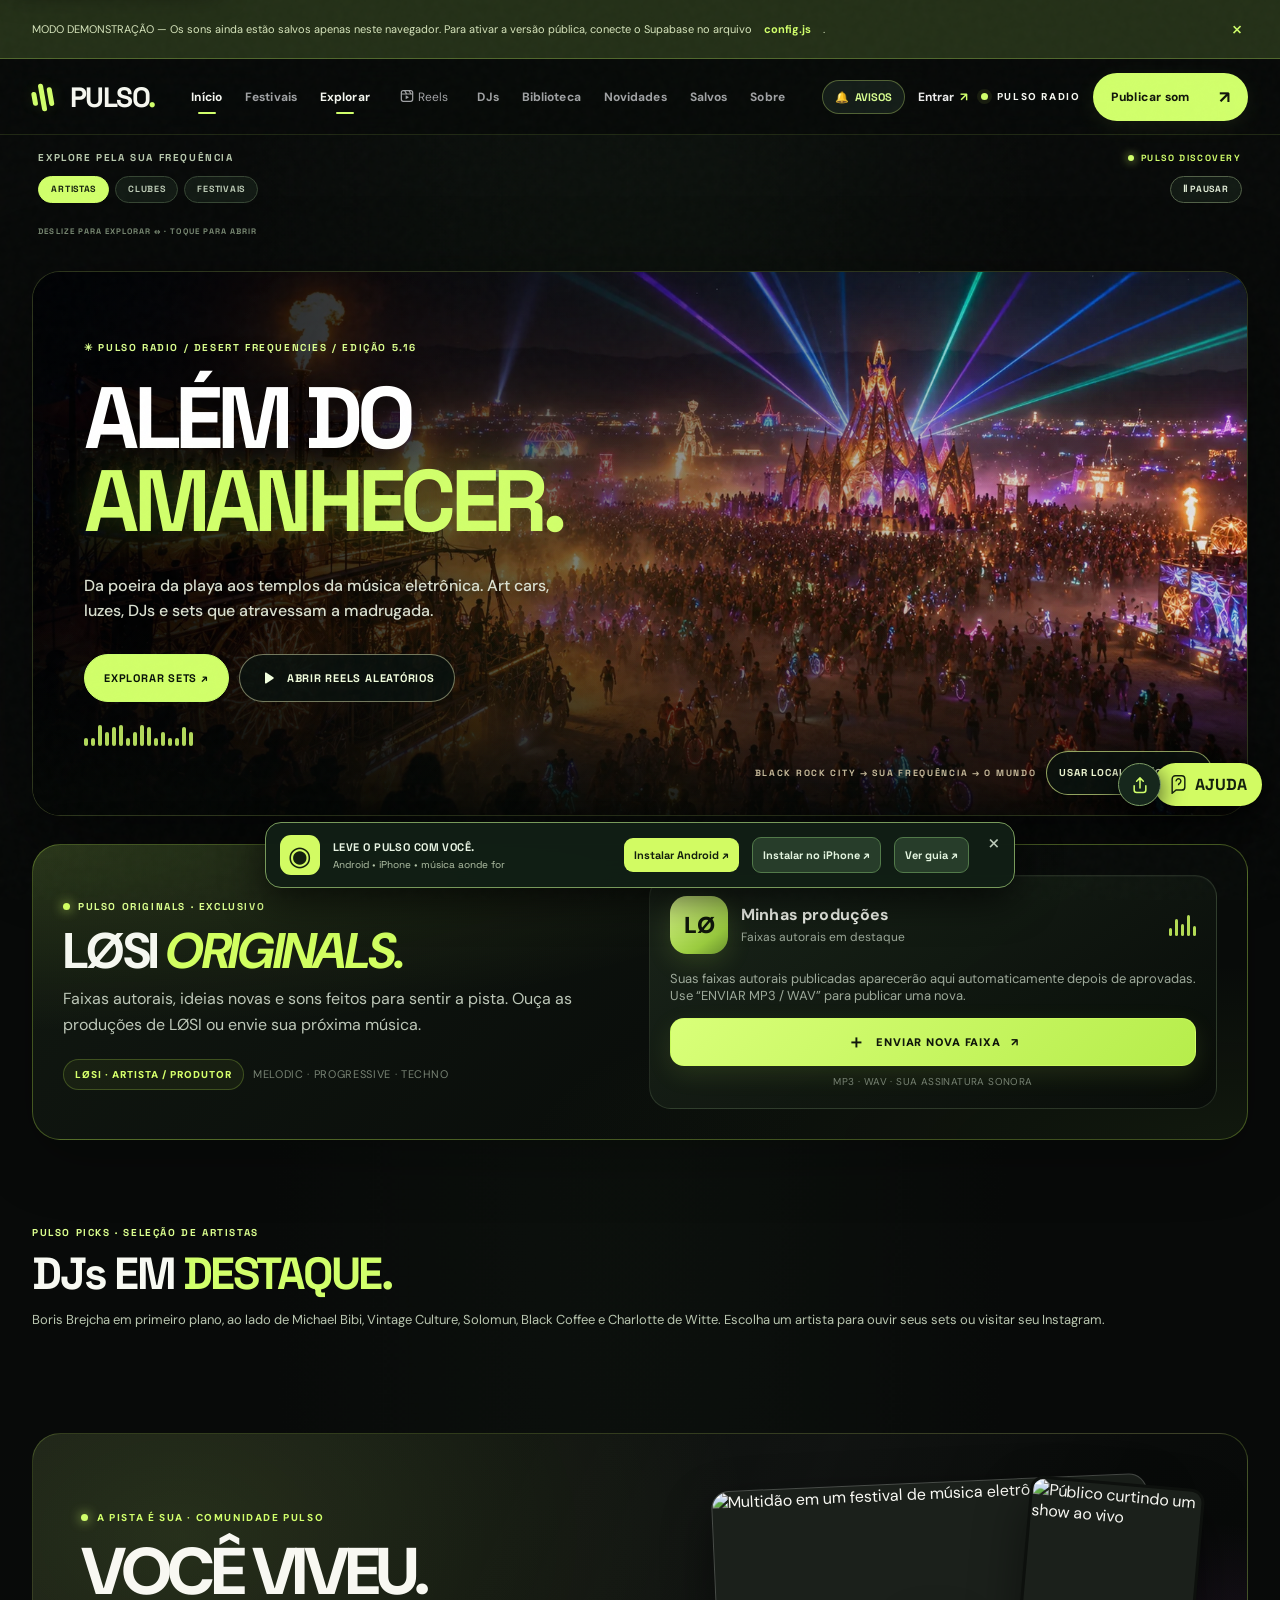
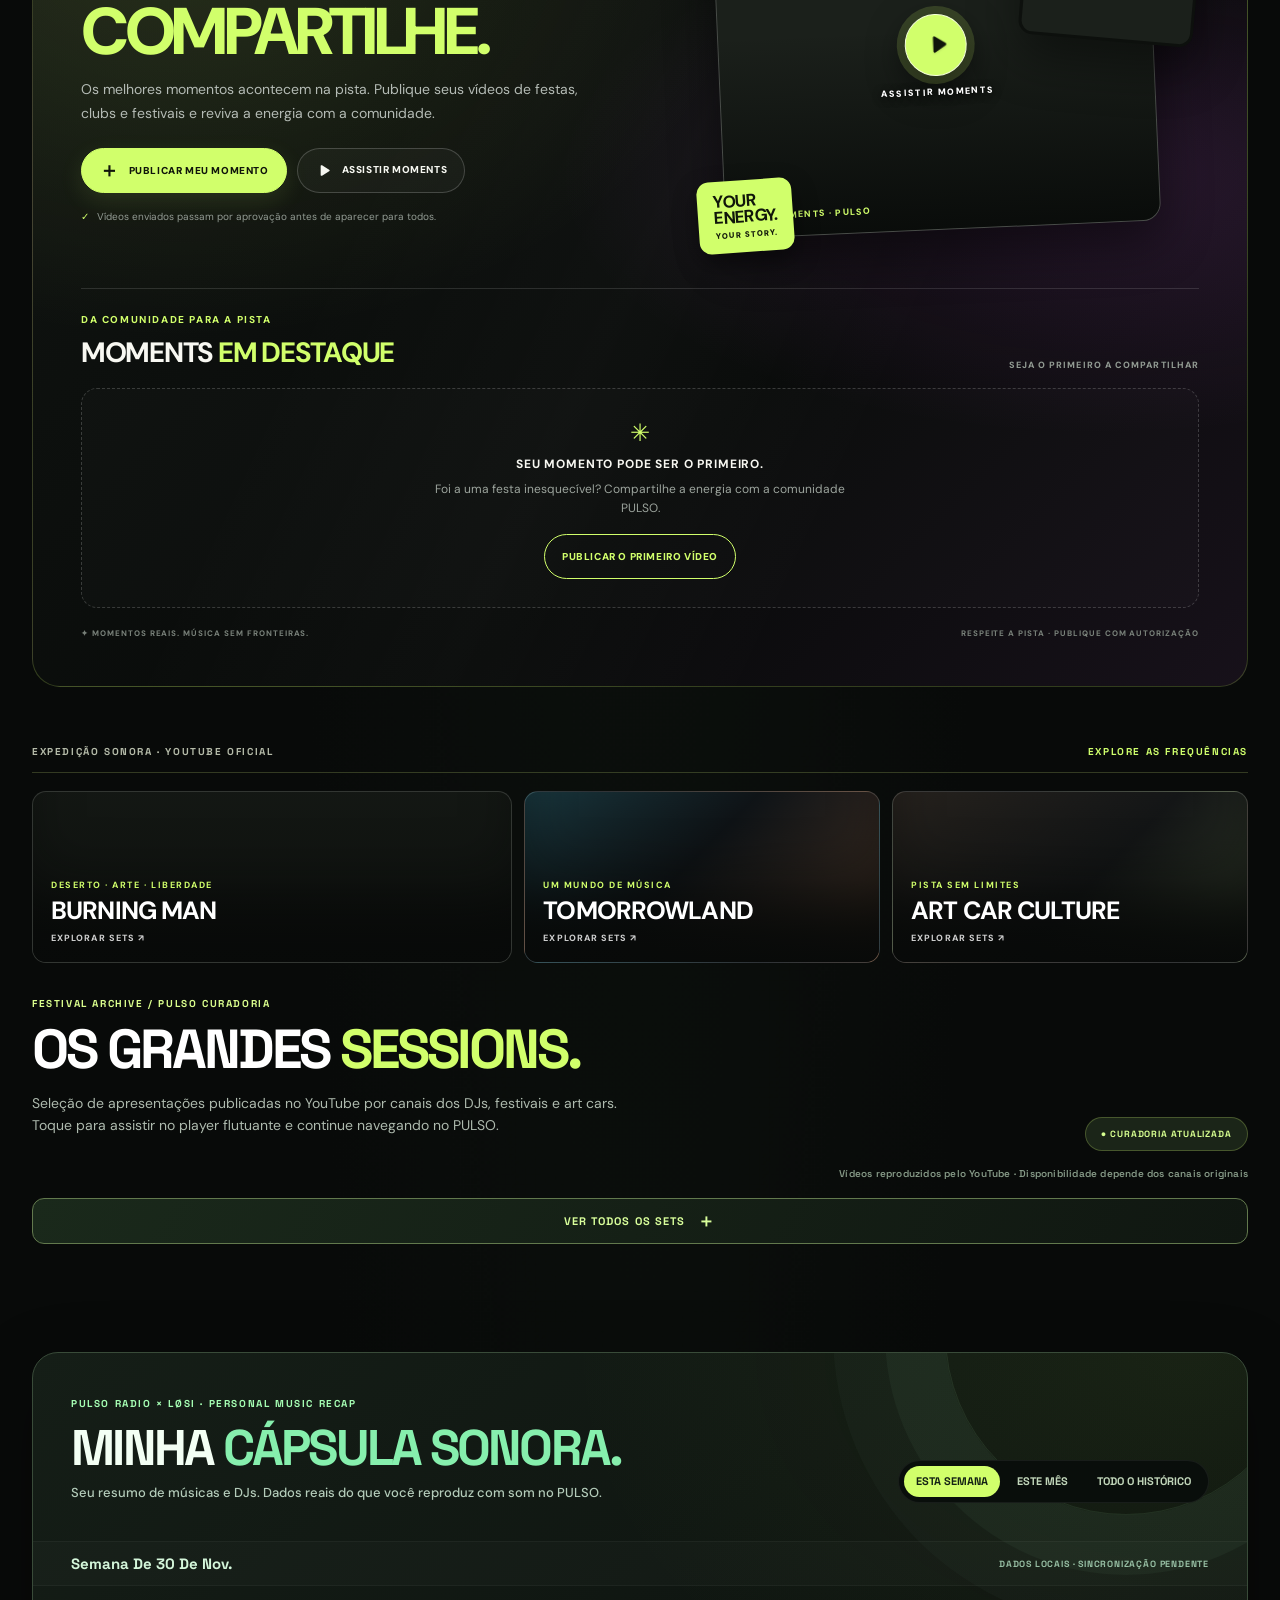
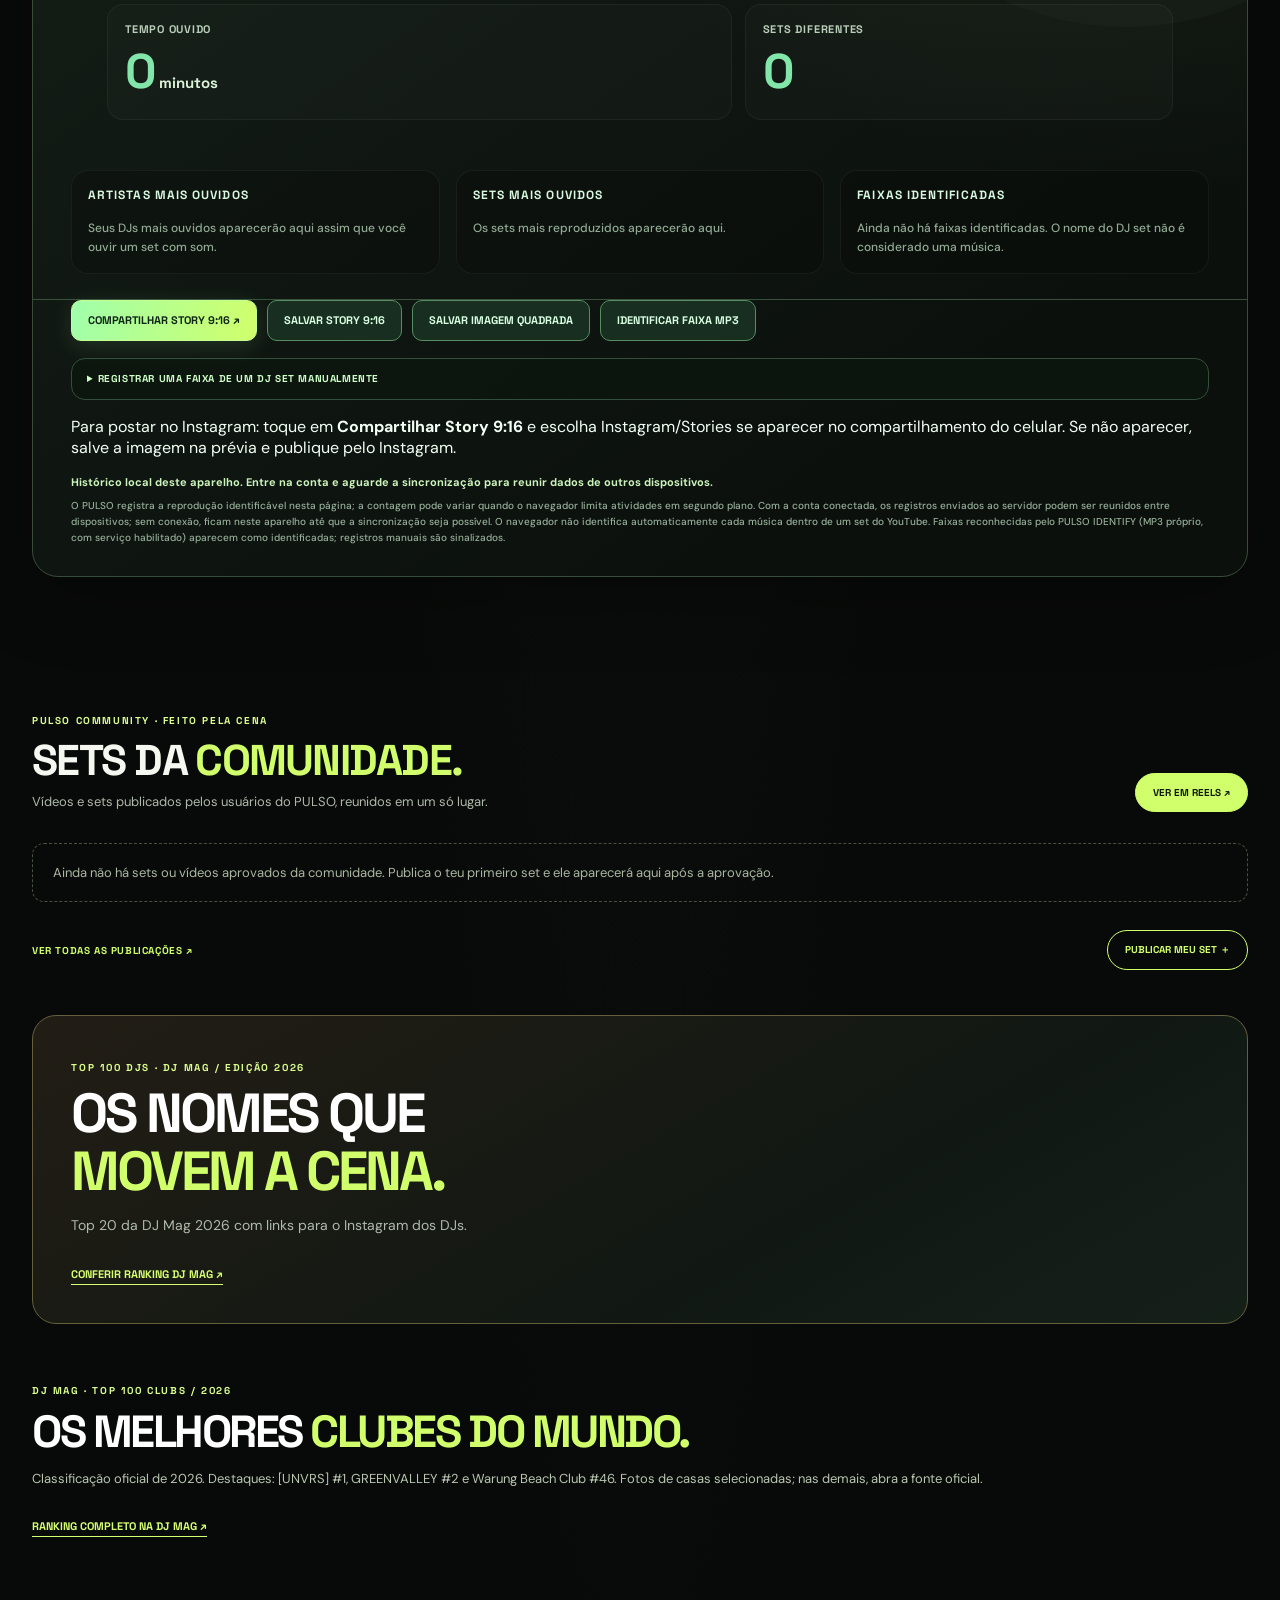
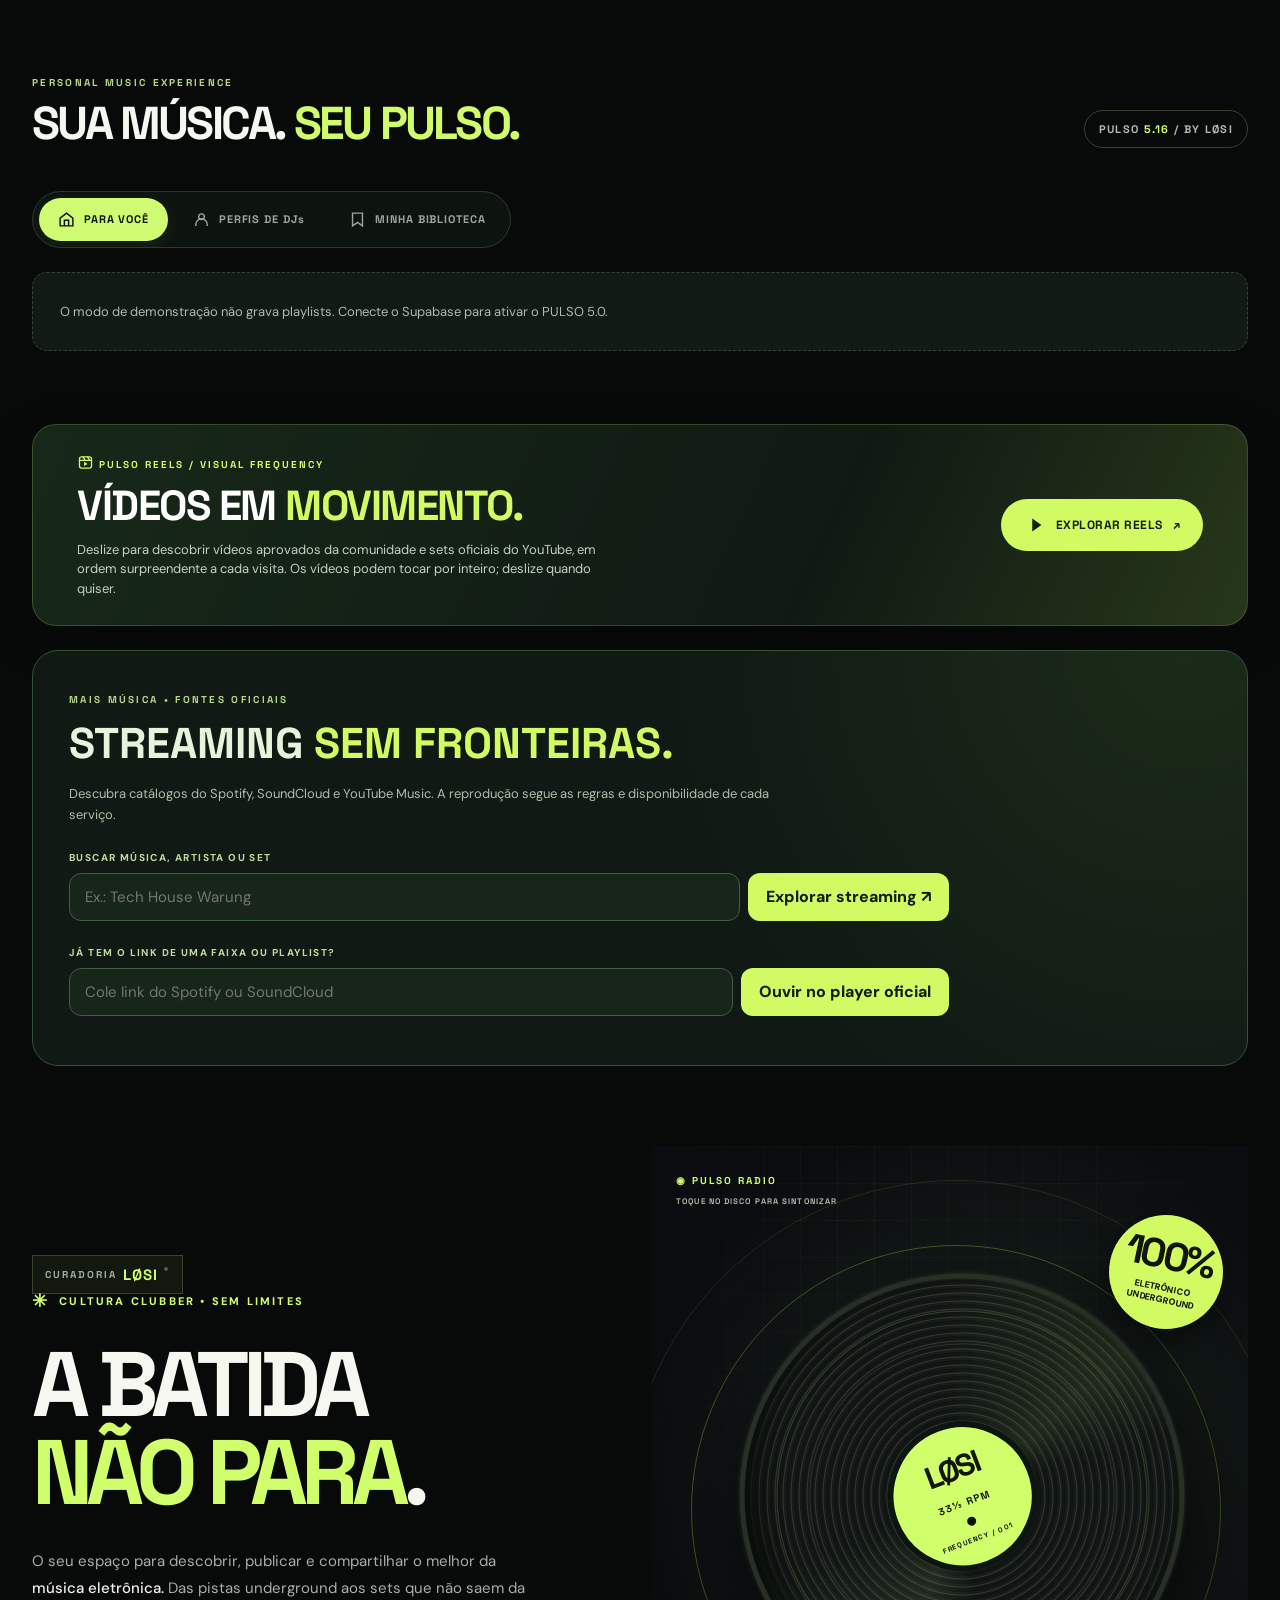
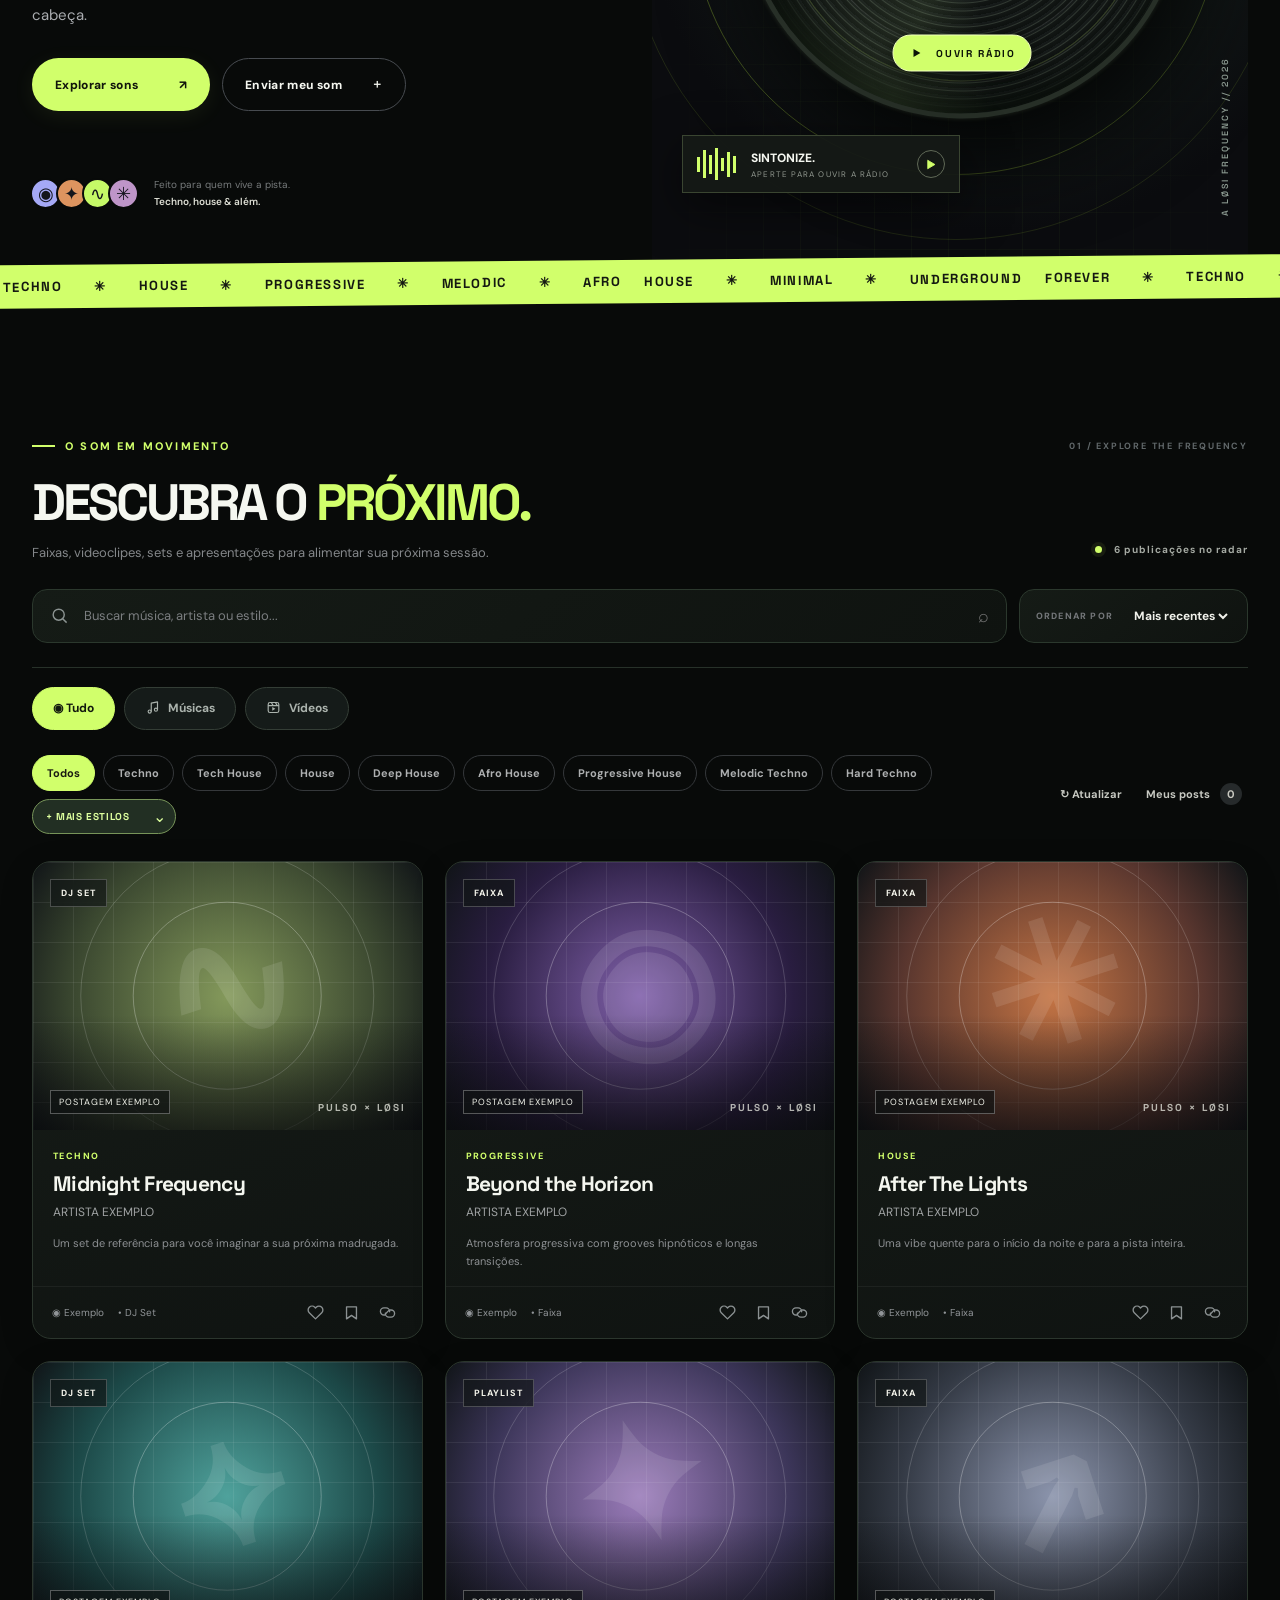
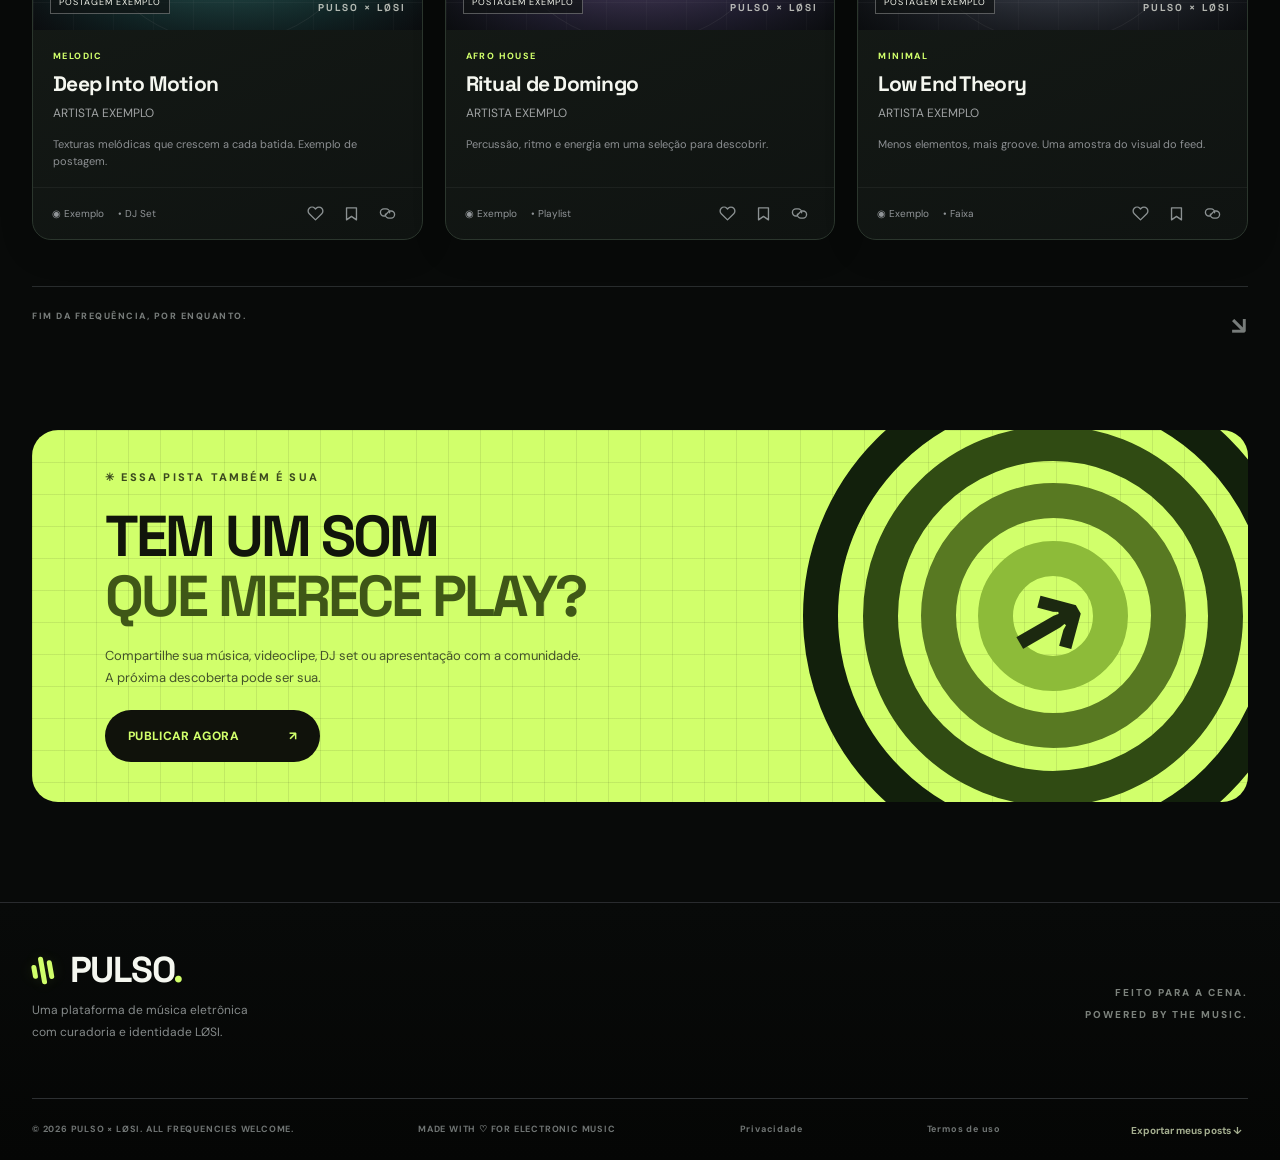
==== commit f71e5bc0: "Bust cache for verified festival import fix" ====
--- a/index.html
+++ b/index.html
@@ -42,13 +42,13 @@
   <script defer src="background.js"></script>
   <script defer src="notifications.js"></script>
   <script defer src="security.js?v=4.2"></script>
-  <script defer src="script.js?v=5.45-youtube-catalog-import"></script>
+  <script defer src="script.js?v=5.46-verified-festival-save"></script>
   <script defer src="mobile-menu.js?v=2.0-root-fix"></script>
   <script defer src="social.js?v=5.8-fullbleed-story"></script>
   <script defer src="identify.js?v=5.15-capsule"></script>
   <script defer src="pulso5.js?v=5.15-tracking"></script>
   <script defer src="pulso51.js?v=5.1"></script>
-  <script defer src="pulso54.js?v=5.77-youtube-catalog-import"></script>
+  <script defer src="pulso54.js?v=5.81-verified-festival-refresh"></script>
   <script defer src="pulso-artist-real-photos.js?v=1.5-restore-ribbon"></script>
   <script defer src="pulso52.js?v=5.19-community-tabs"></script>
   <script defer src="pulso-video.js?v=5.31-open-in-youtube"></script>
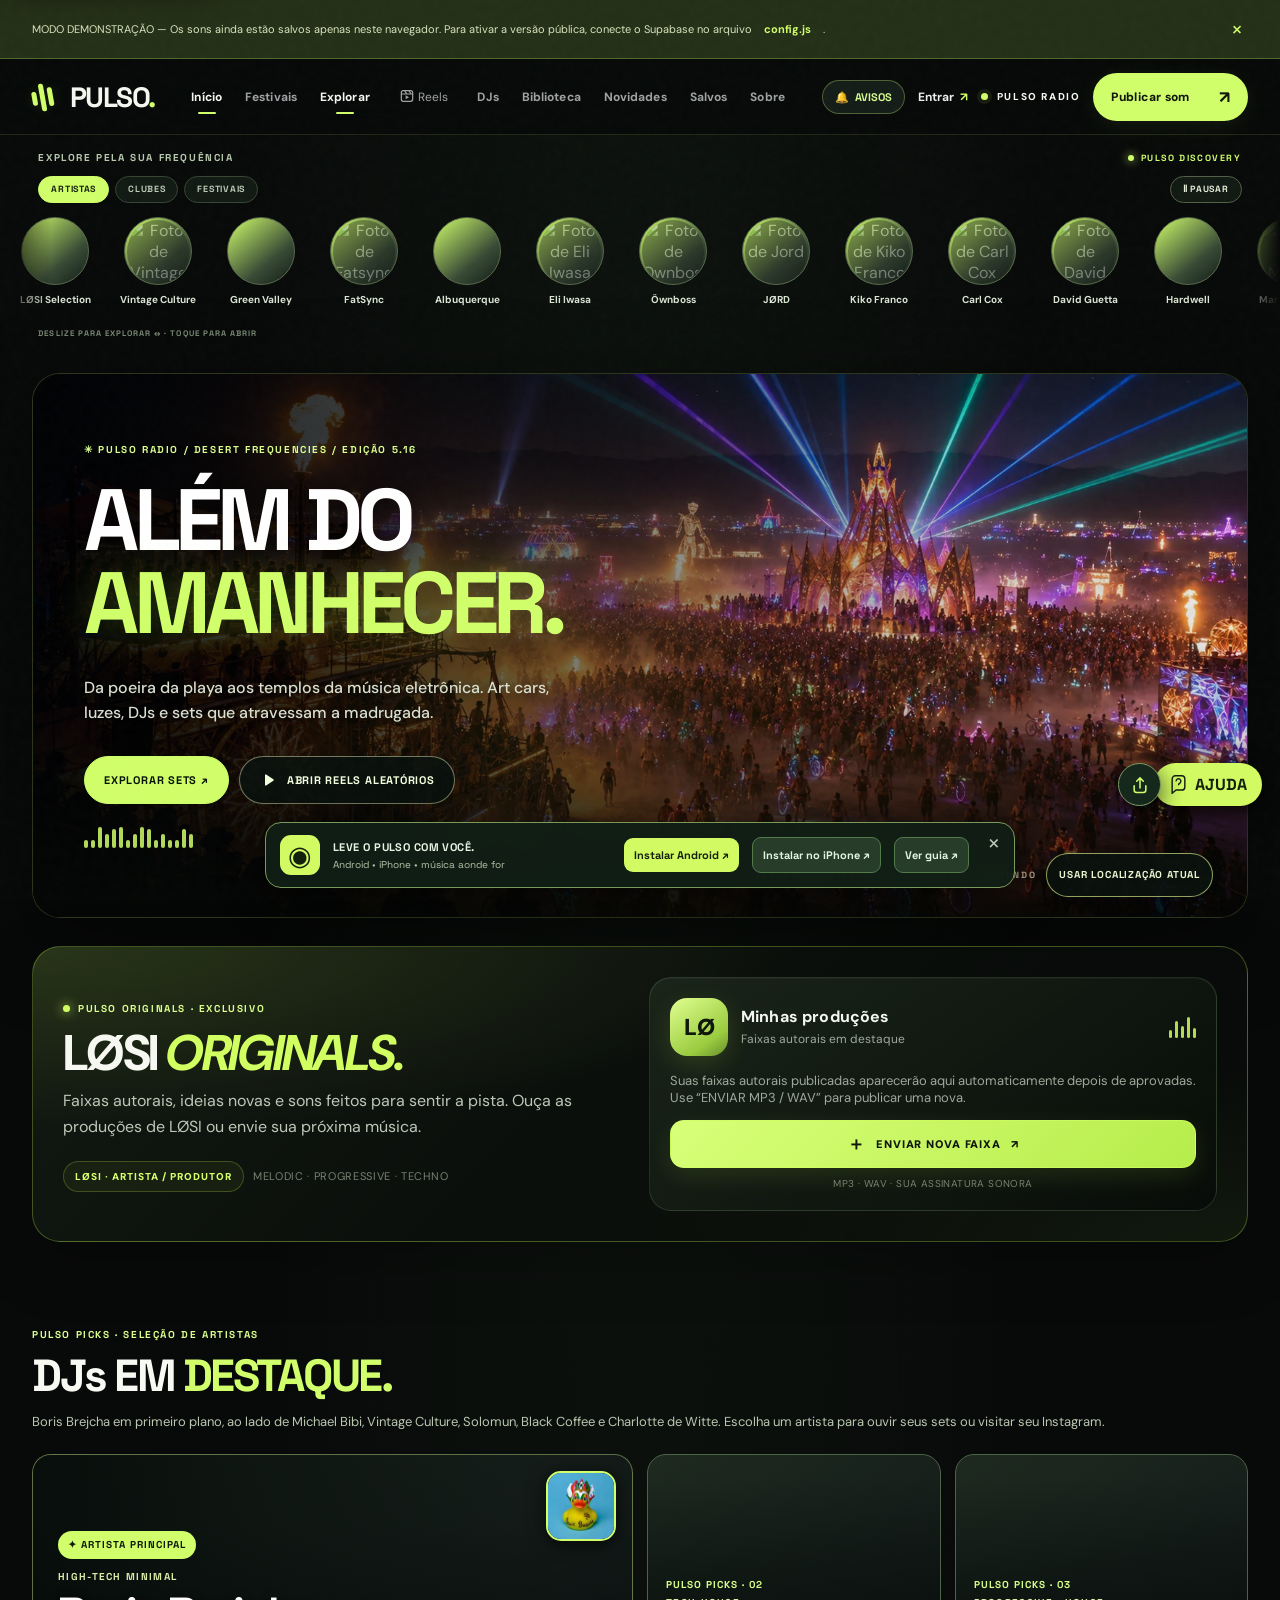
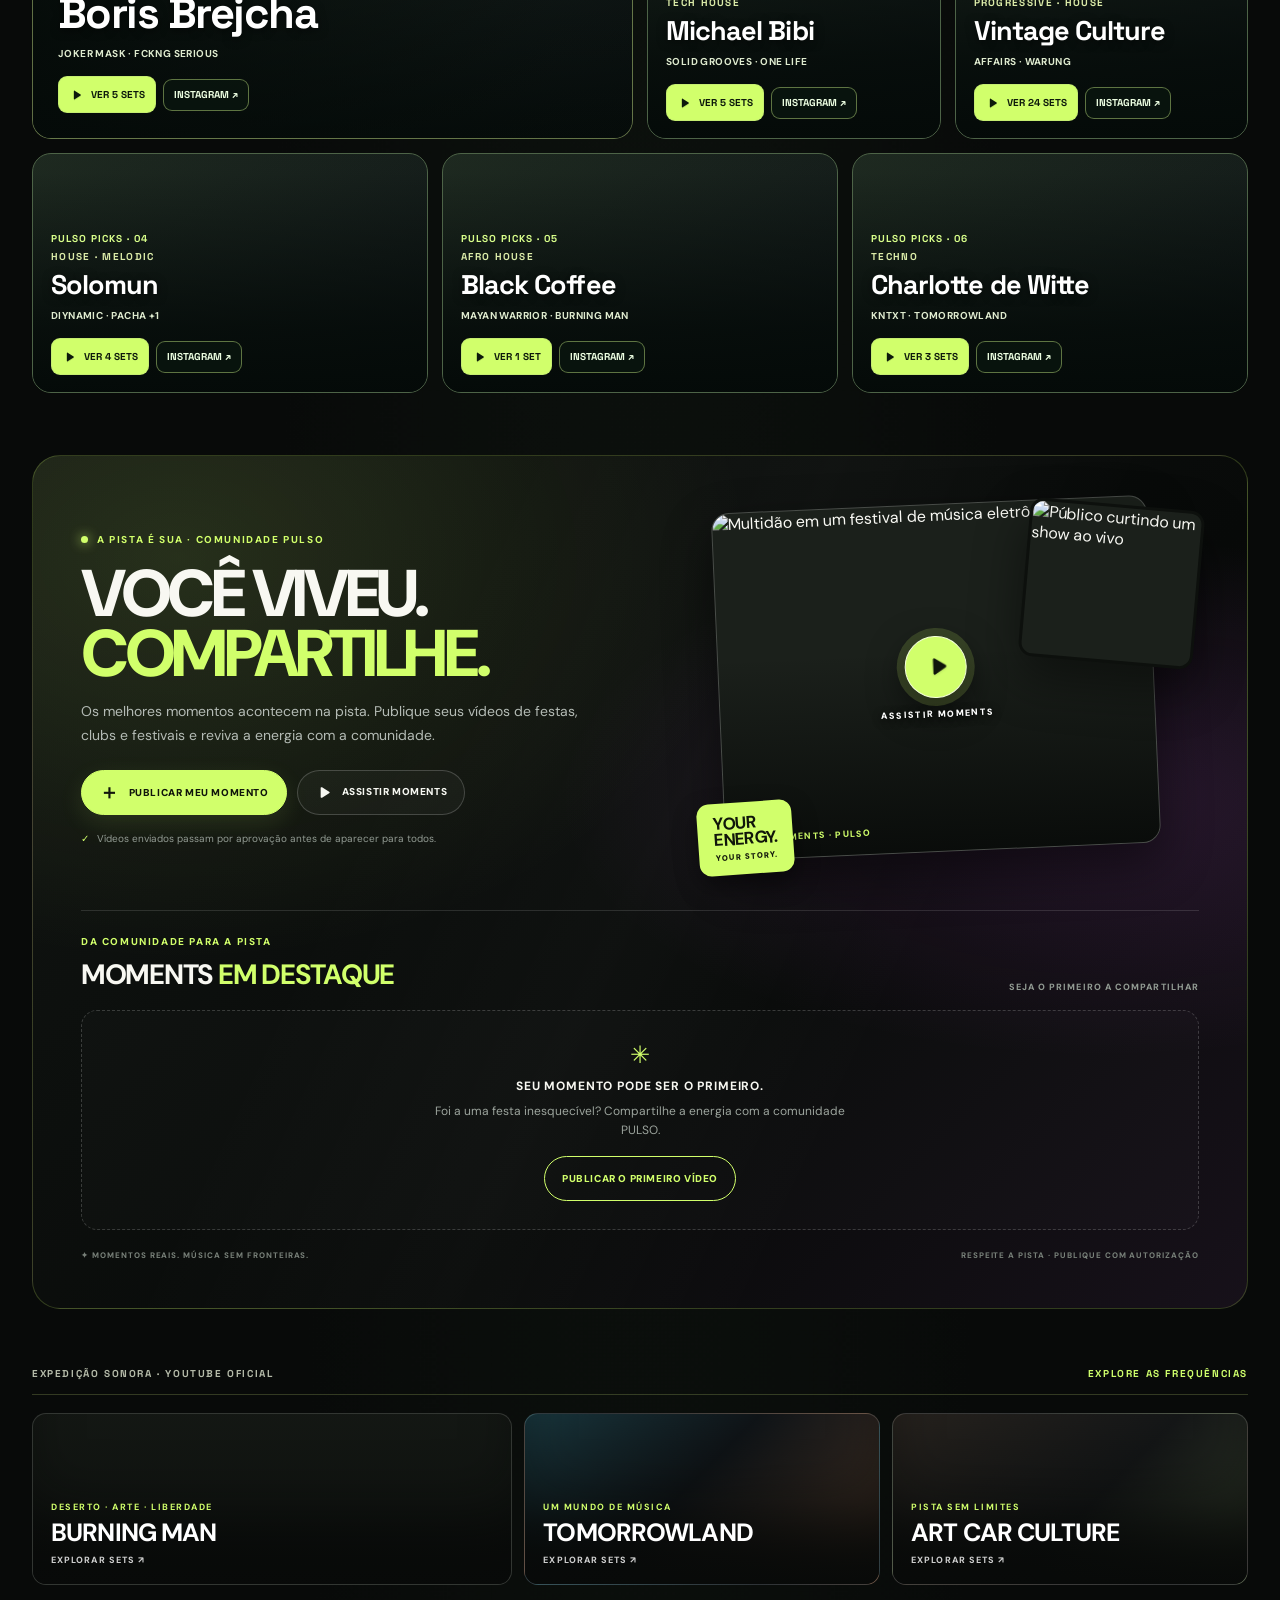
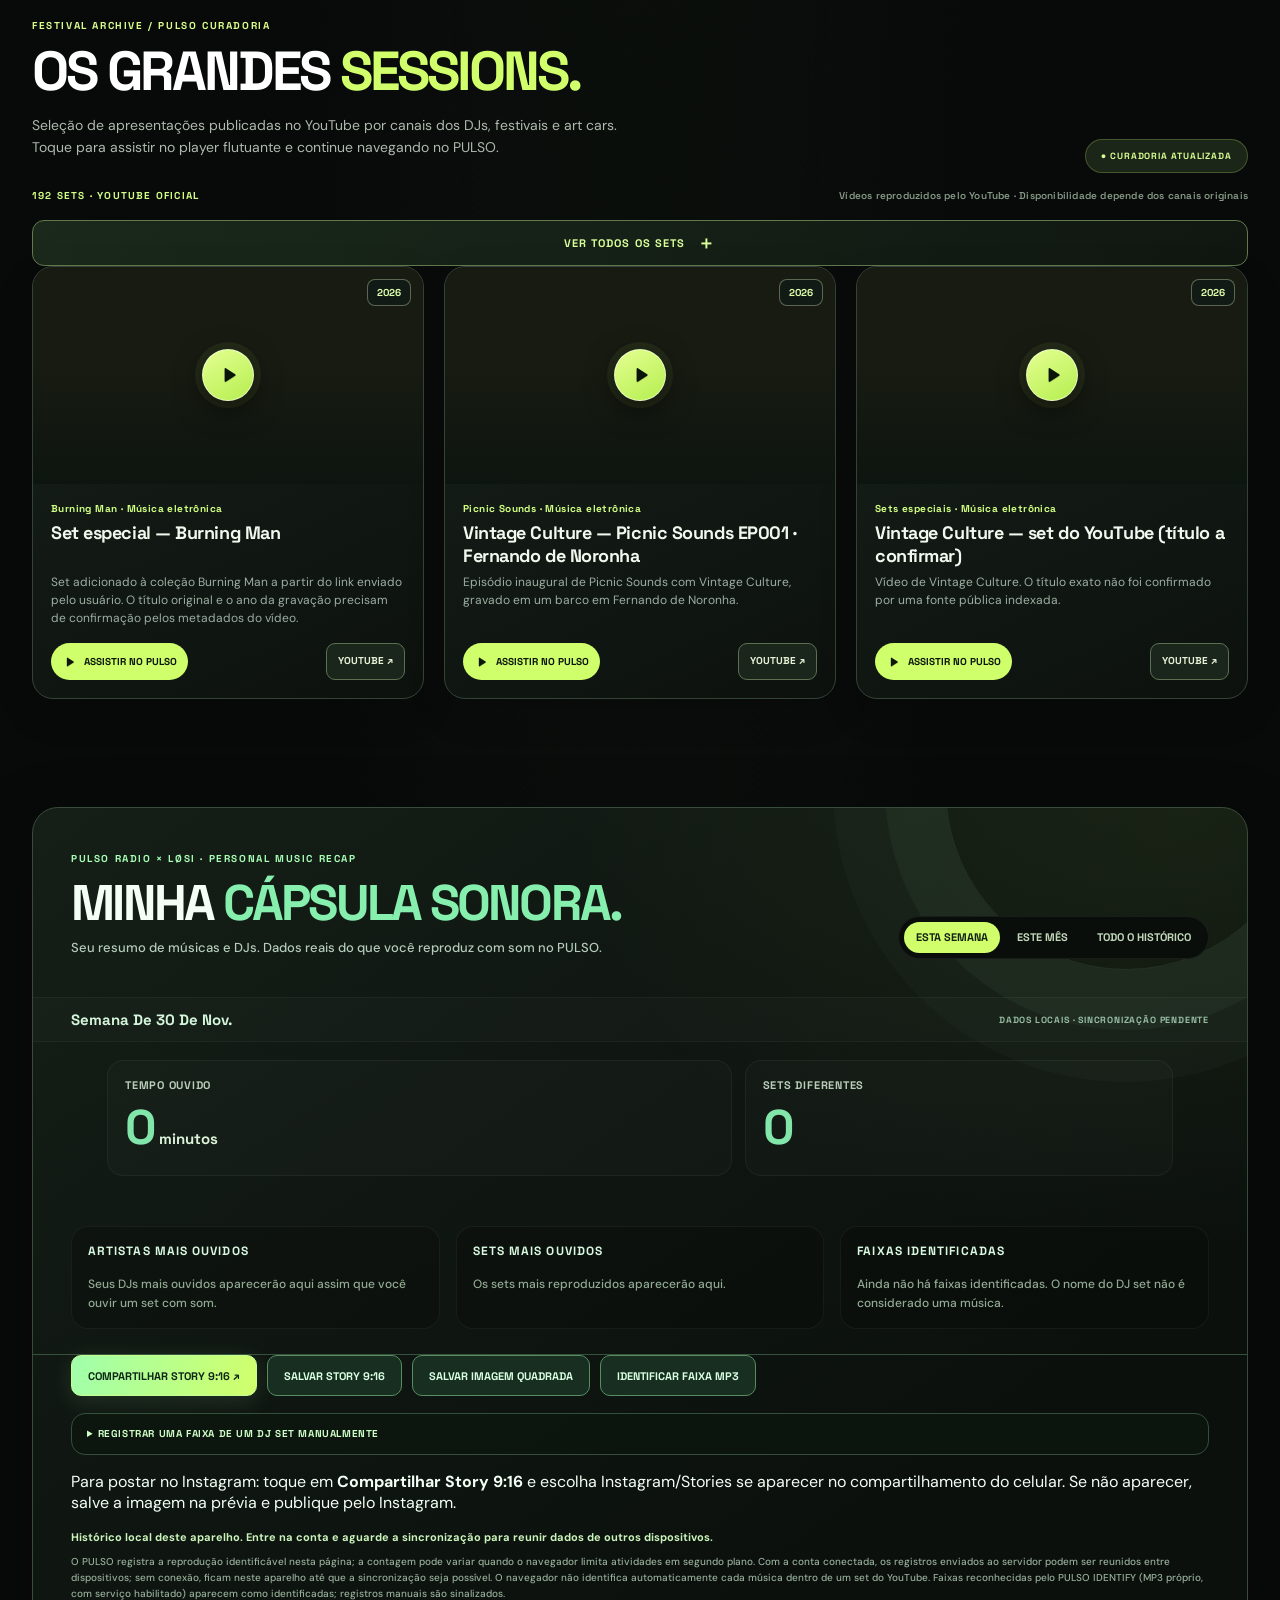
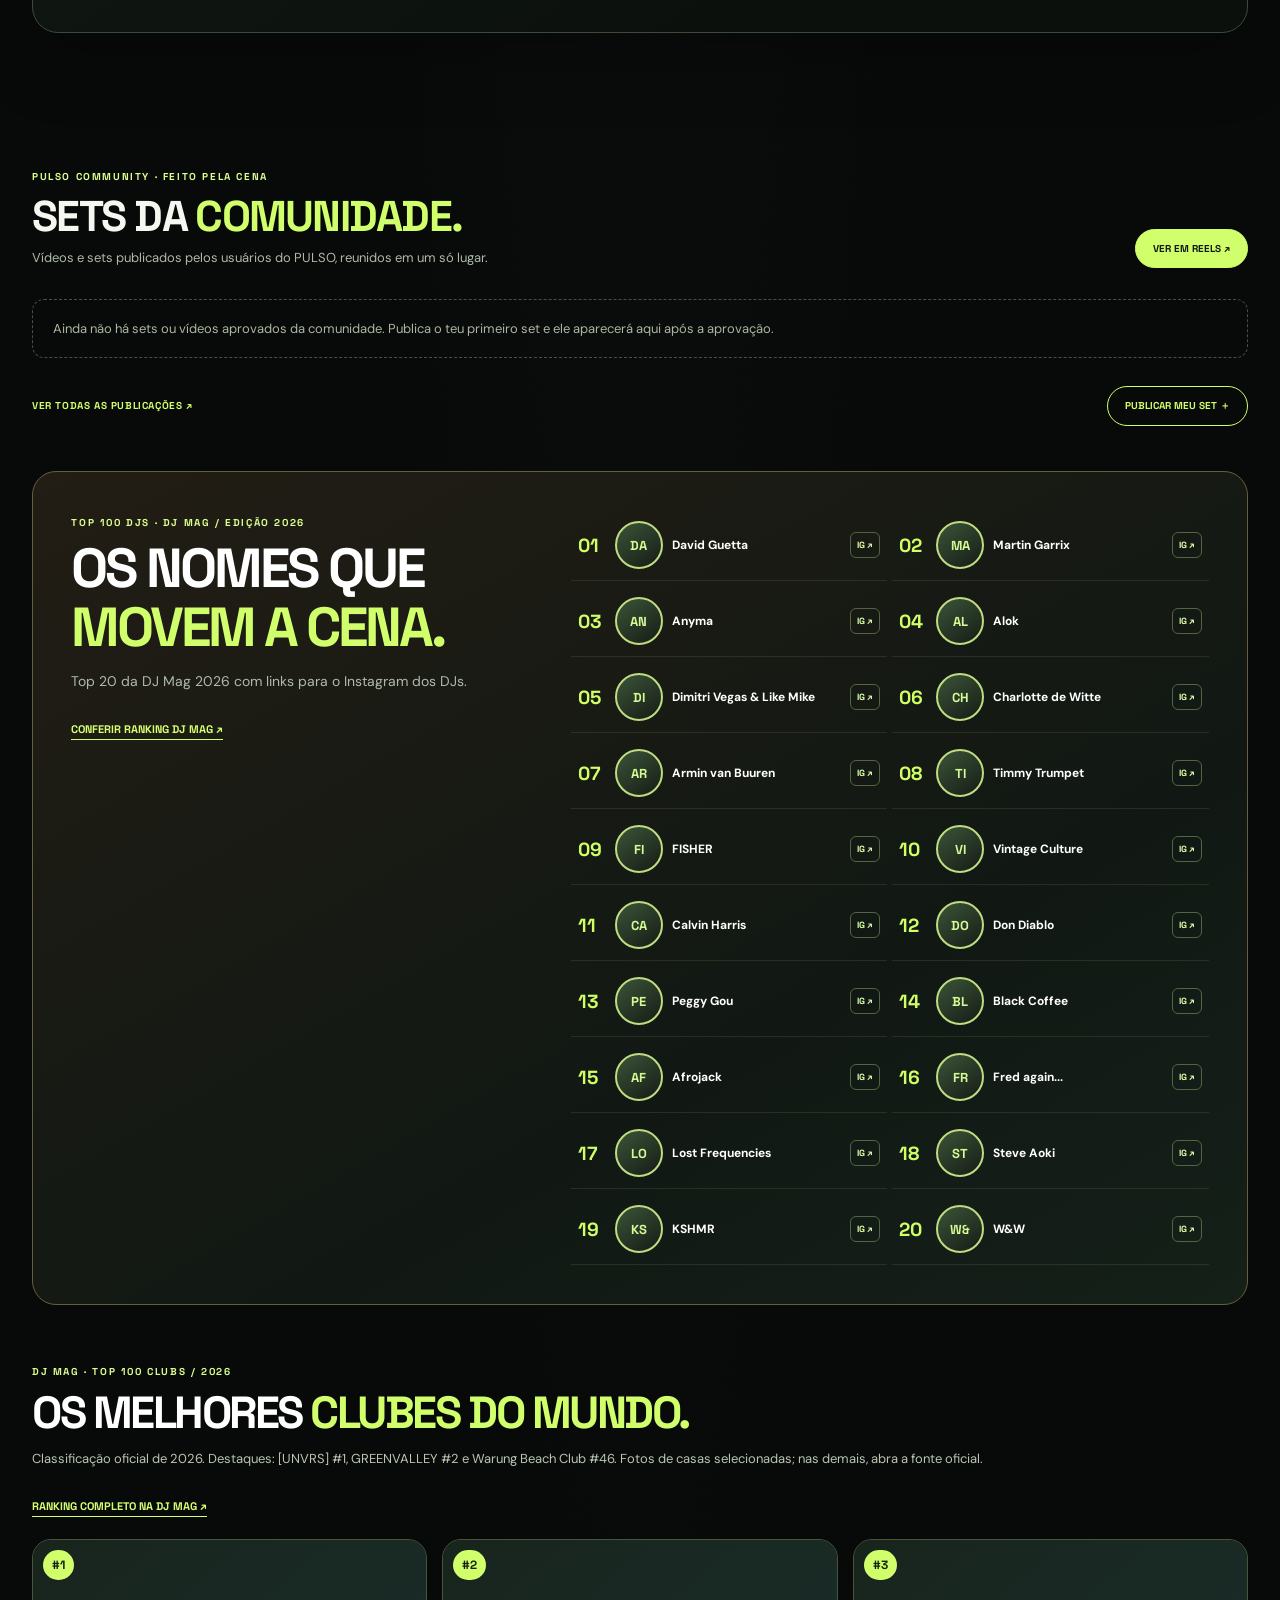
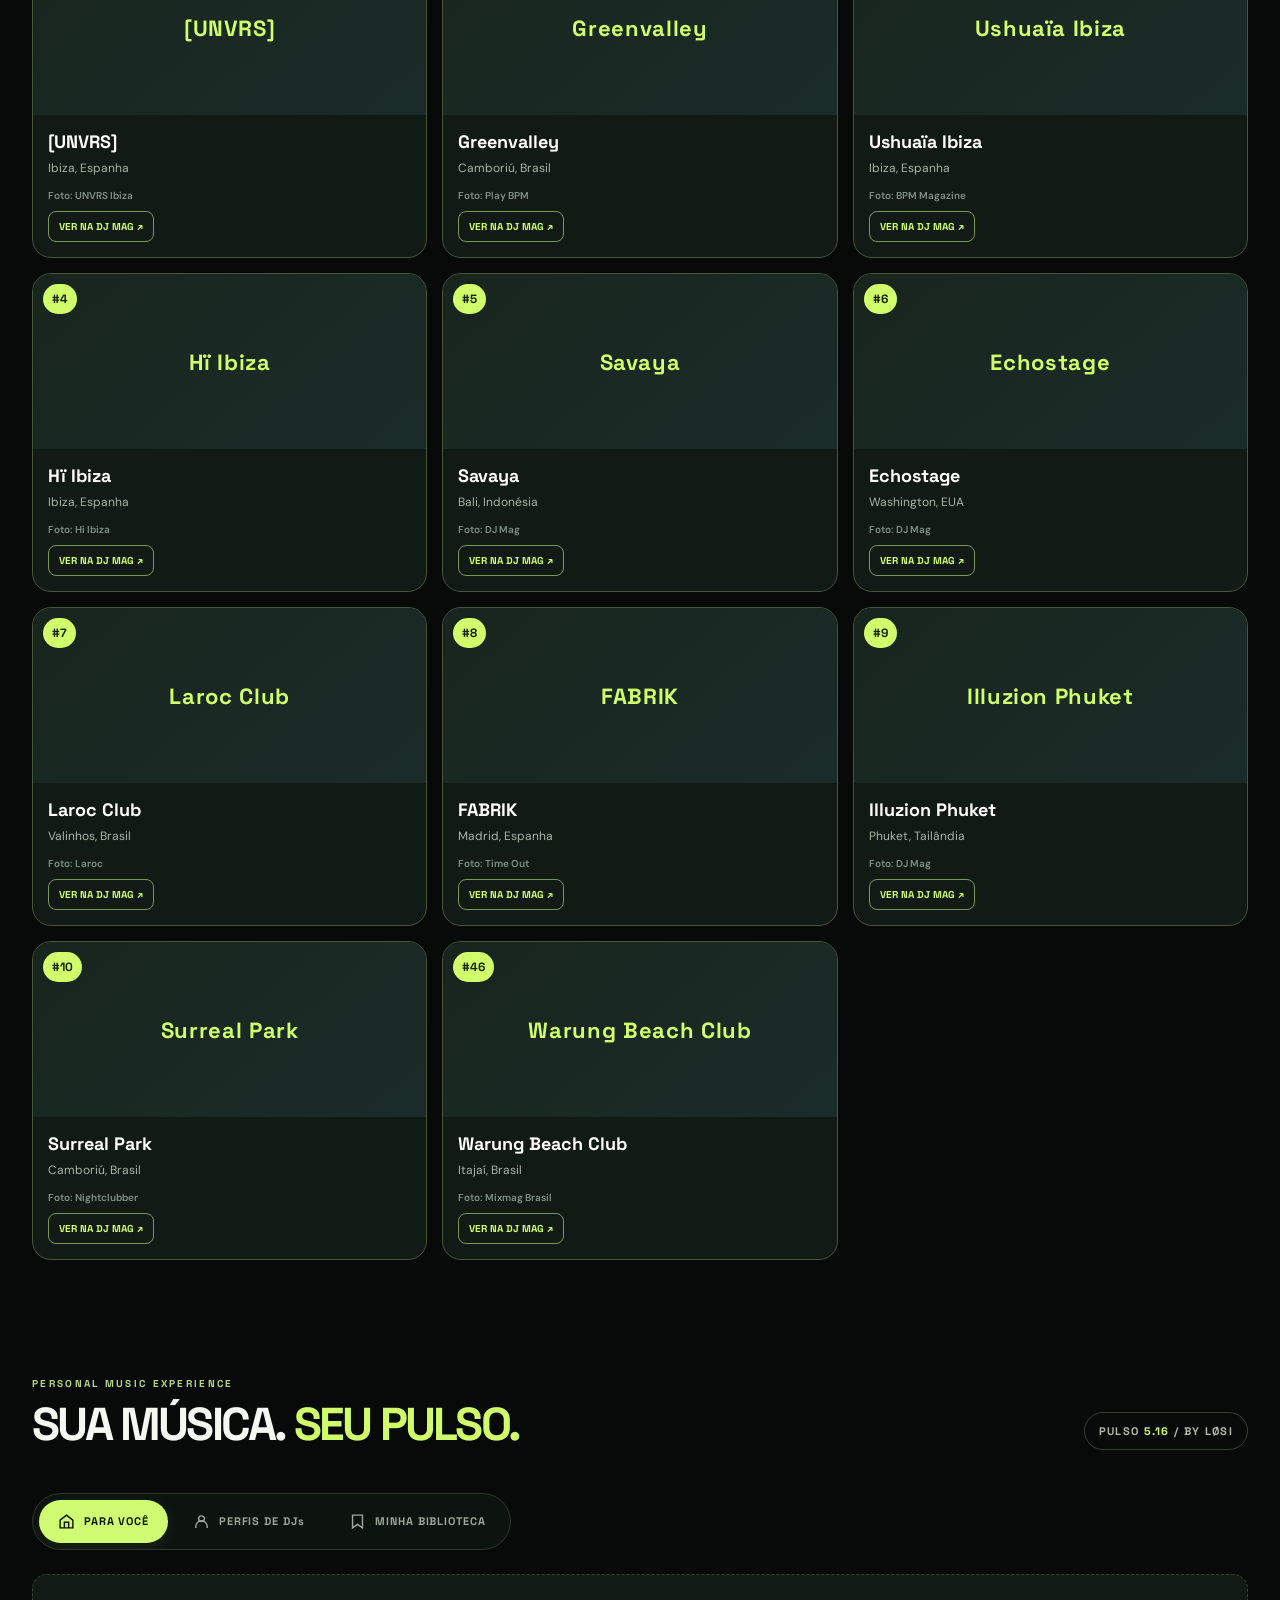
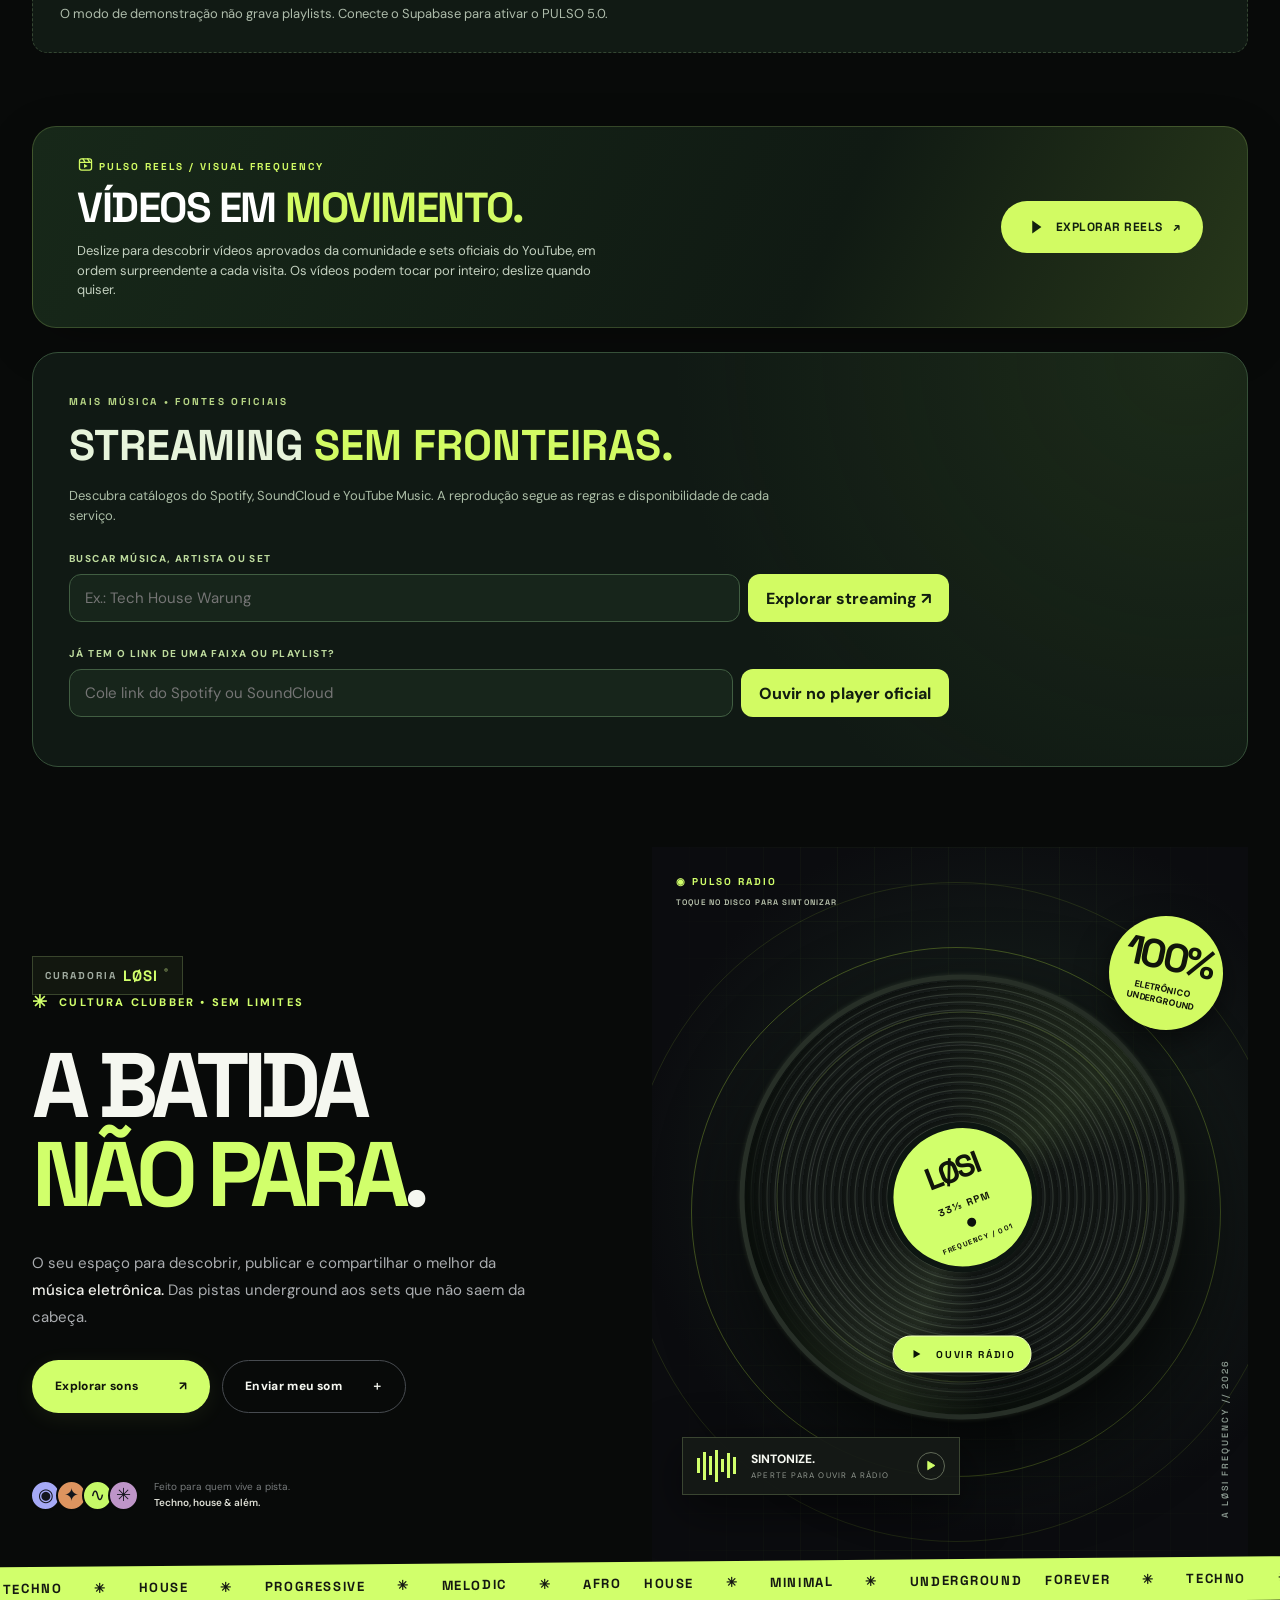
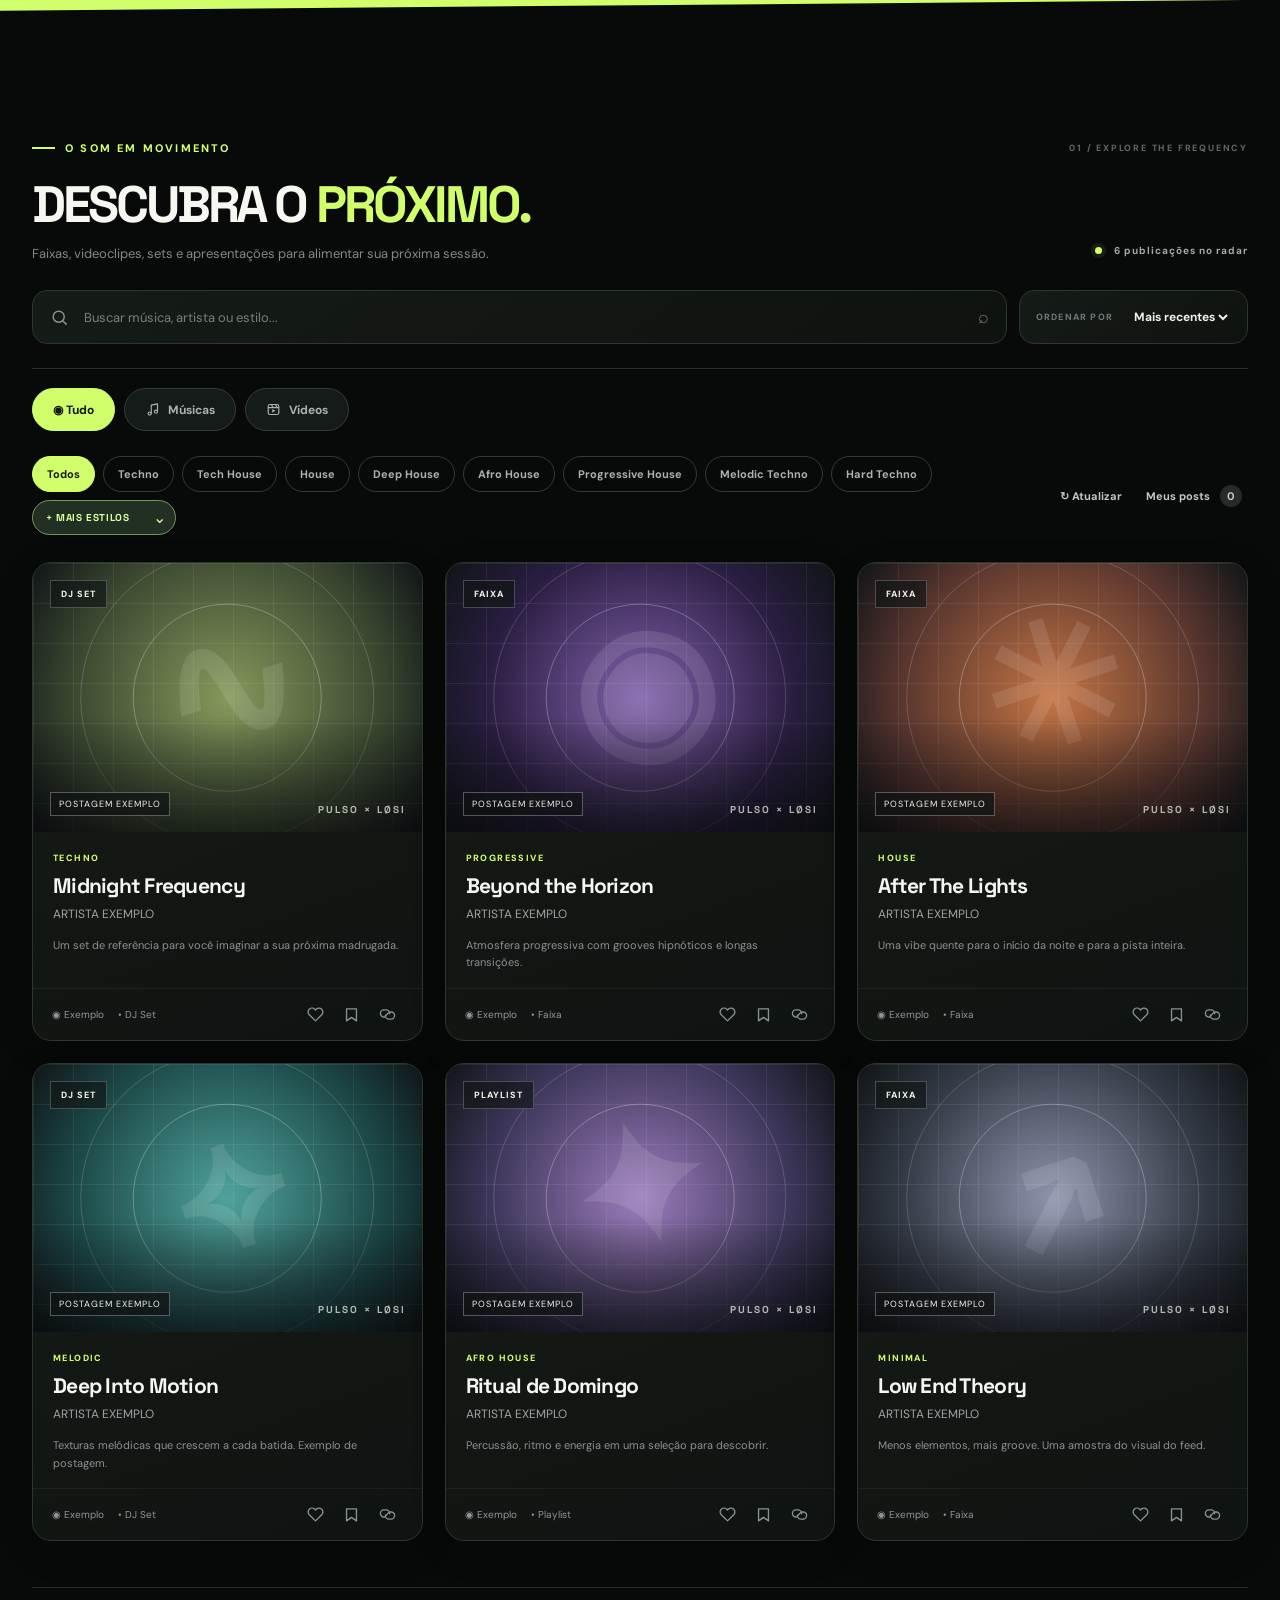
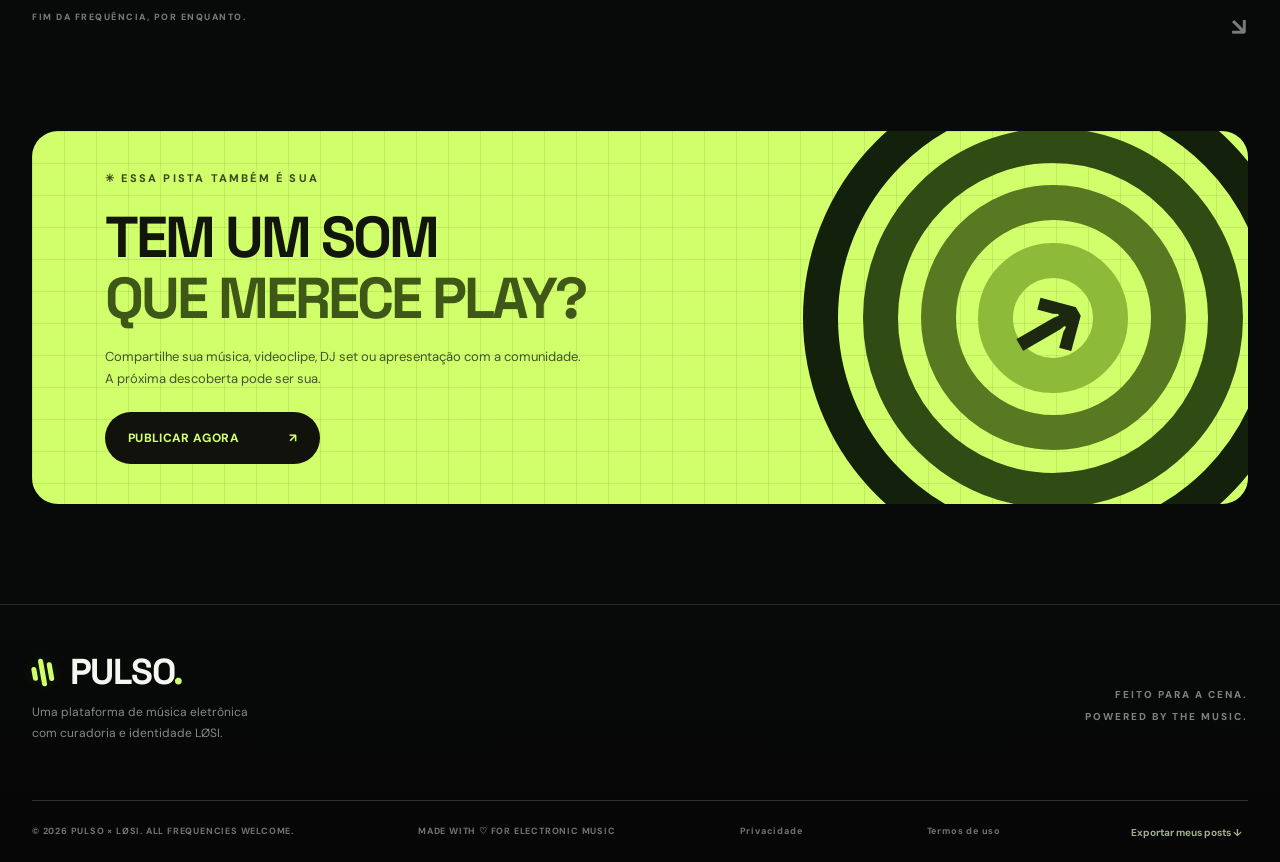
==== commit 8c6b2d34: "Refresh festival catalog script cache version" ====
--- a/index.html
+++ b/index.html
@@ -48,7 +48,7 @@
   <script defer src="identify.js?v=5.15-capsule"></script>
   <script defer src="pulso5.js?v=5.15-tracking"></script>
   <script defer src="pulso51.js?v=5.1"></script>
-  <script defer src="pulso54.js?v=5.81-verified-festival-refresh"></script>
+  <script defer src="pulso54.js?v=5.82-video-id-parser-fix"></script>
   <script defer src="pulso-artist-real-photos.js?v=1.5-restore-ribbon"></script>
   <script defer src="pulso52.js?v=5.19-community-tabs"></script>
   <script defer src="pulso-video.js?v=5.31-open-in-youtube"></script>
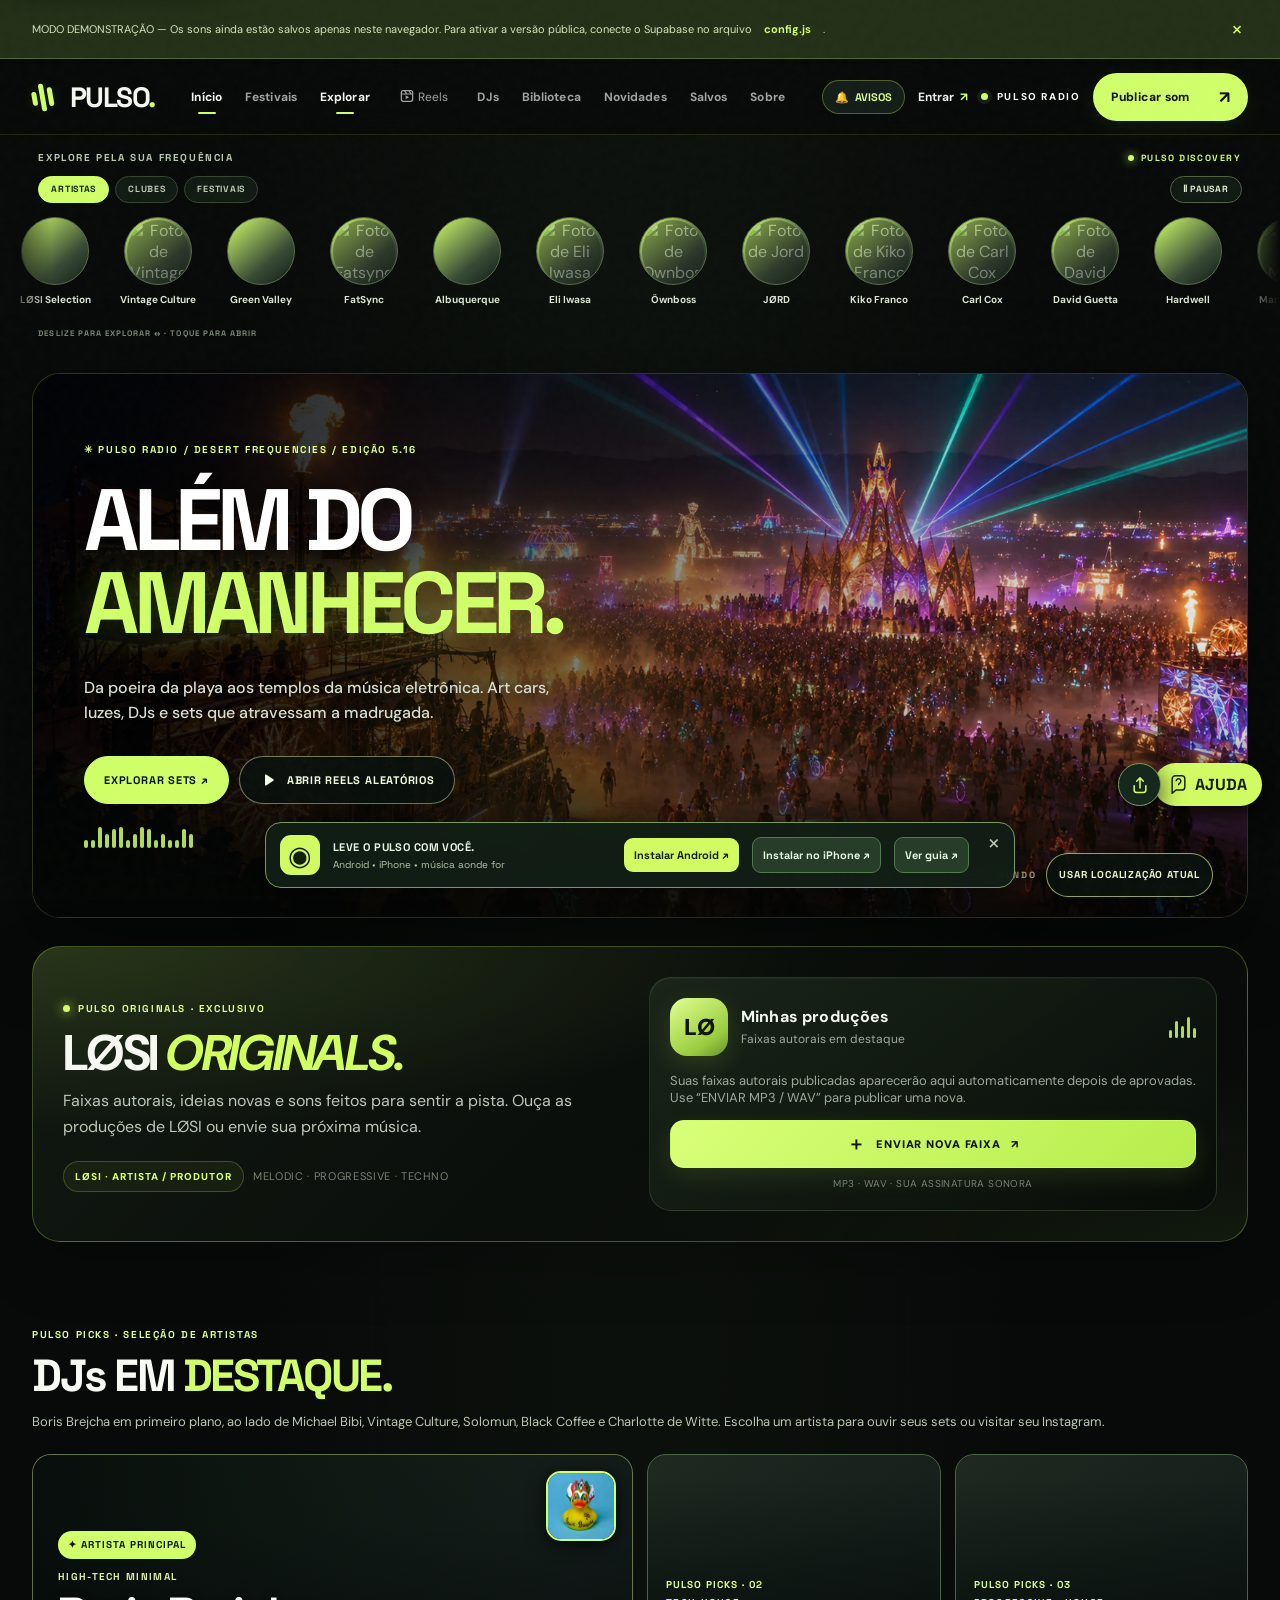
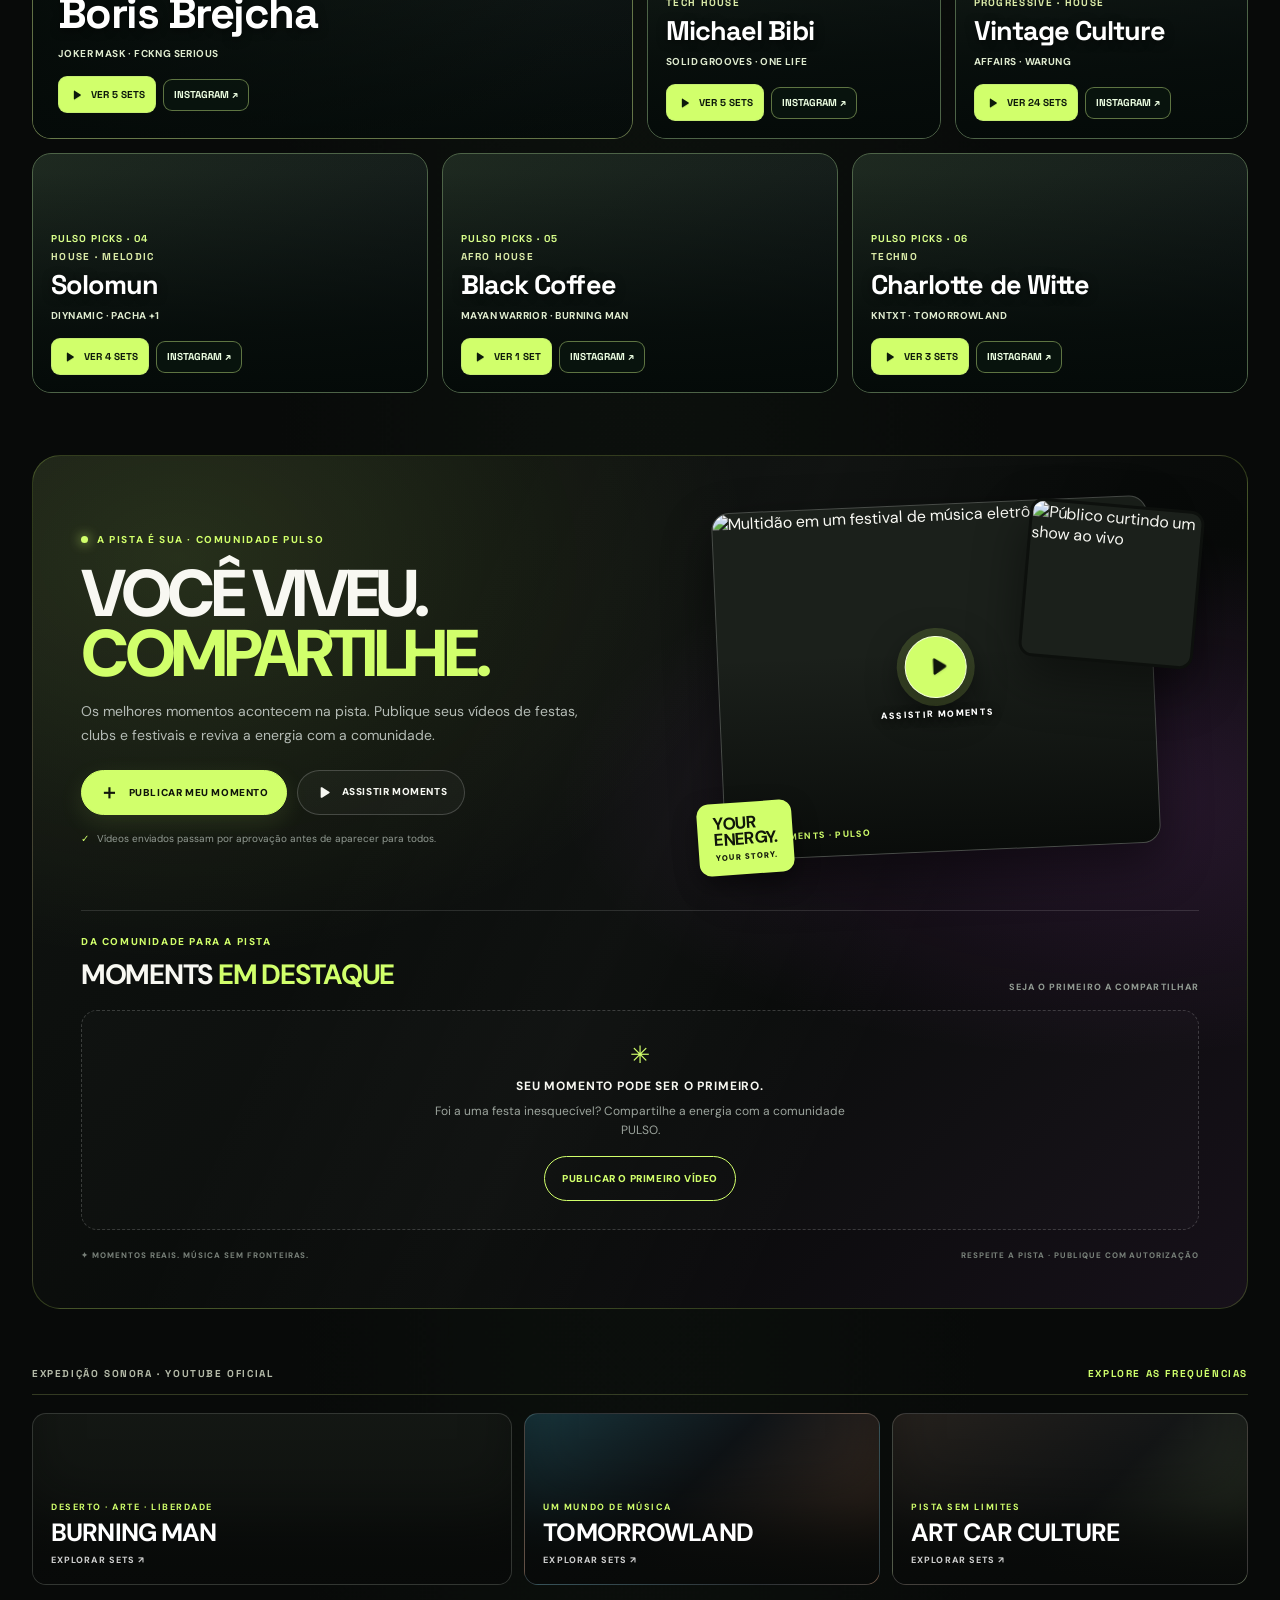
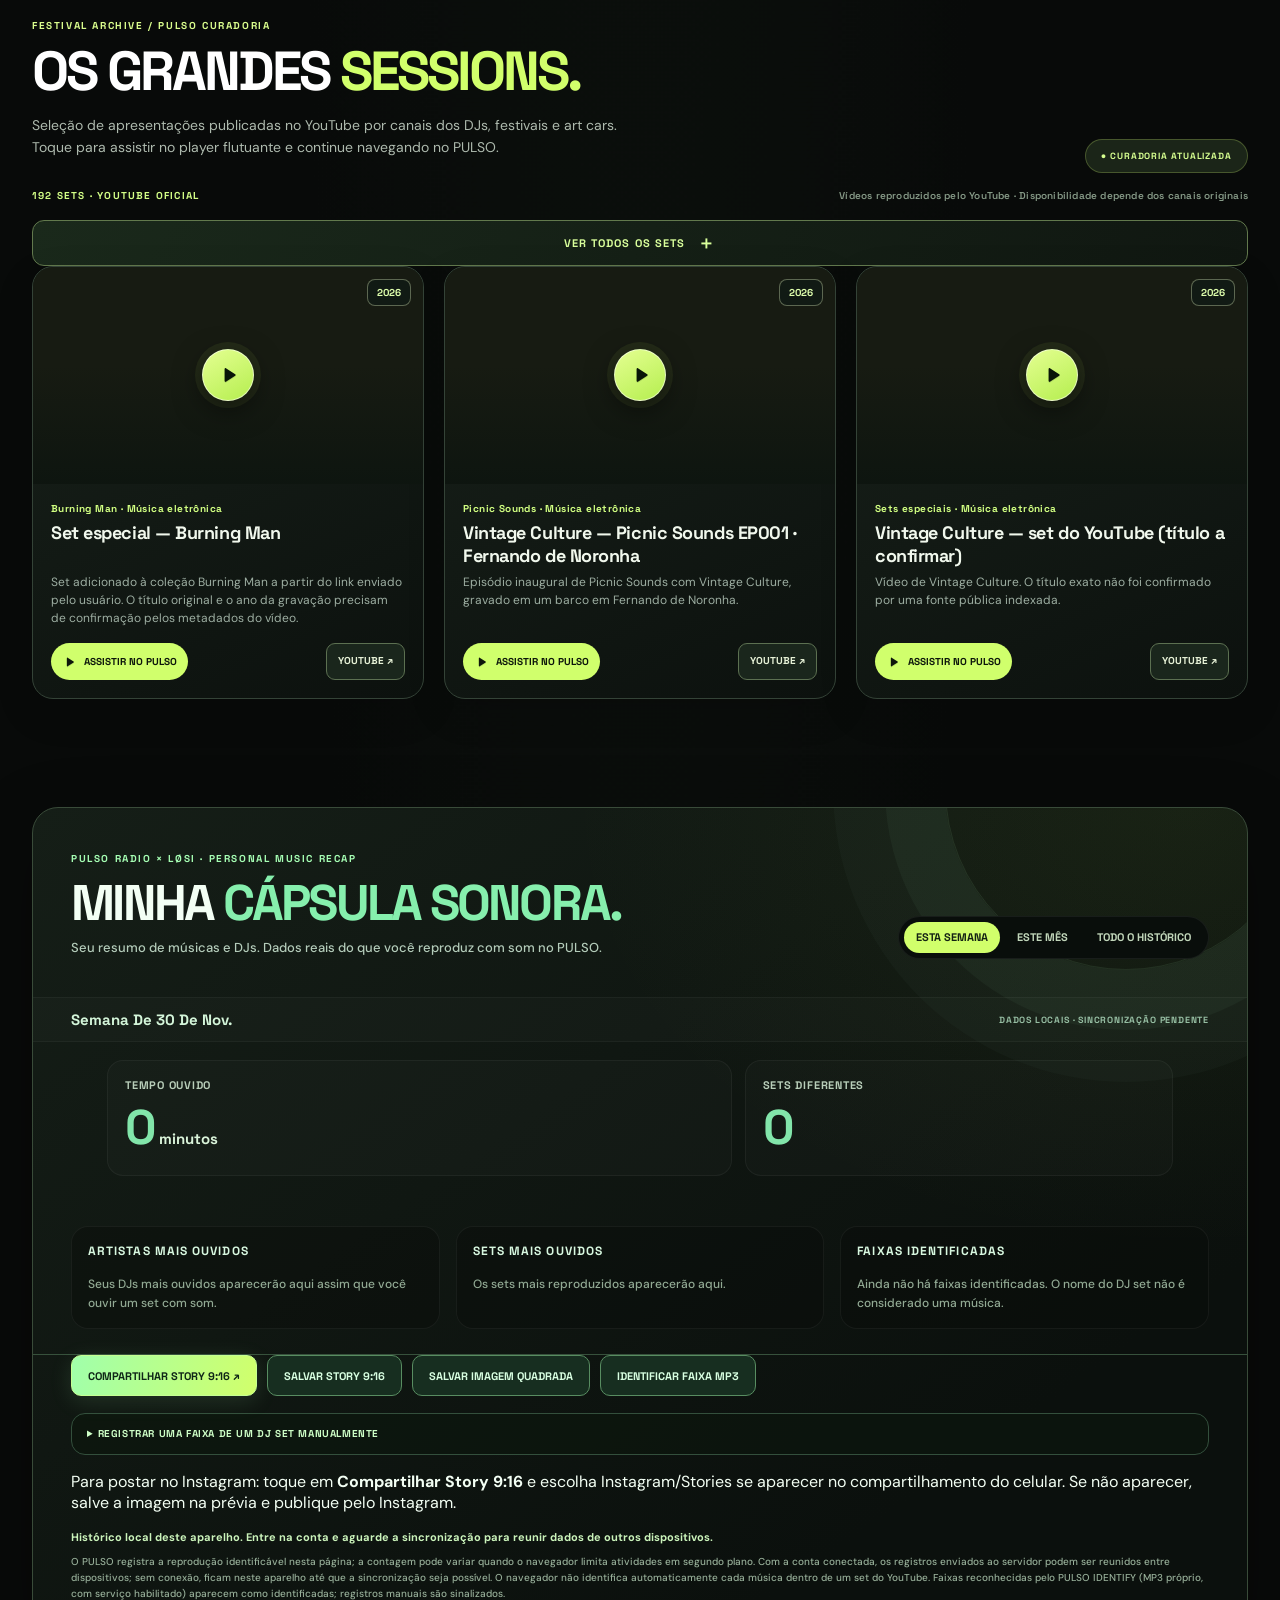
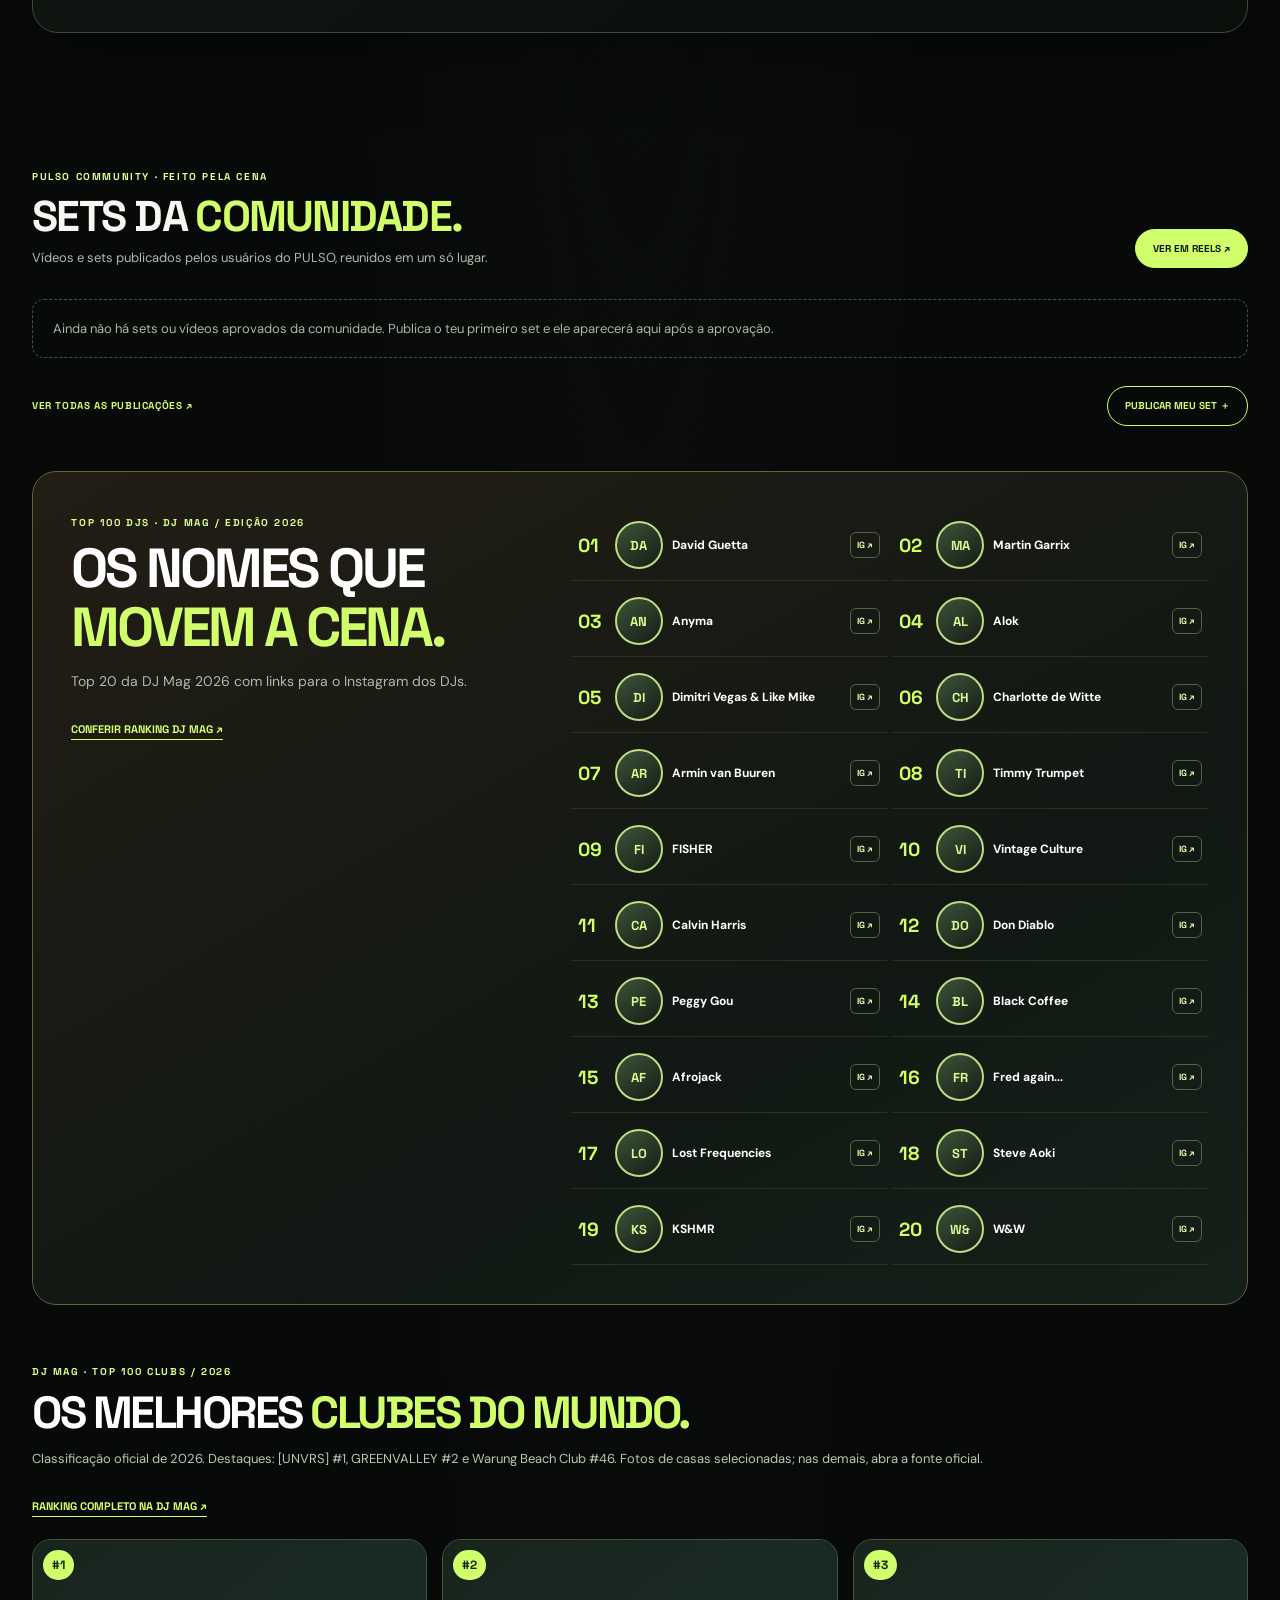
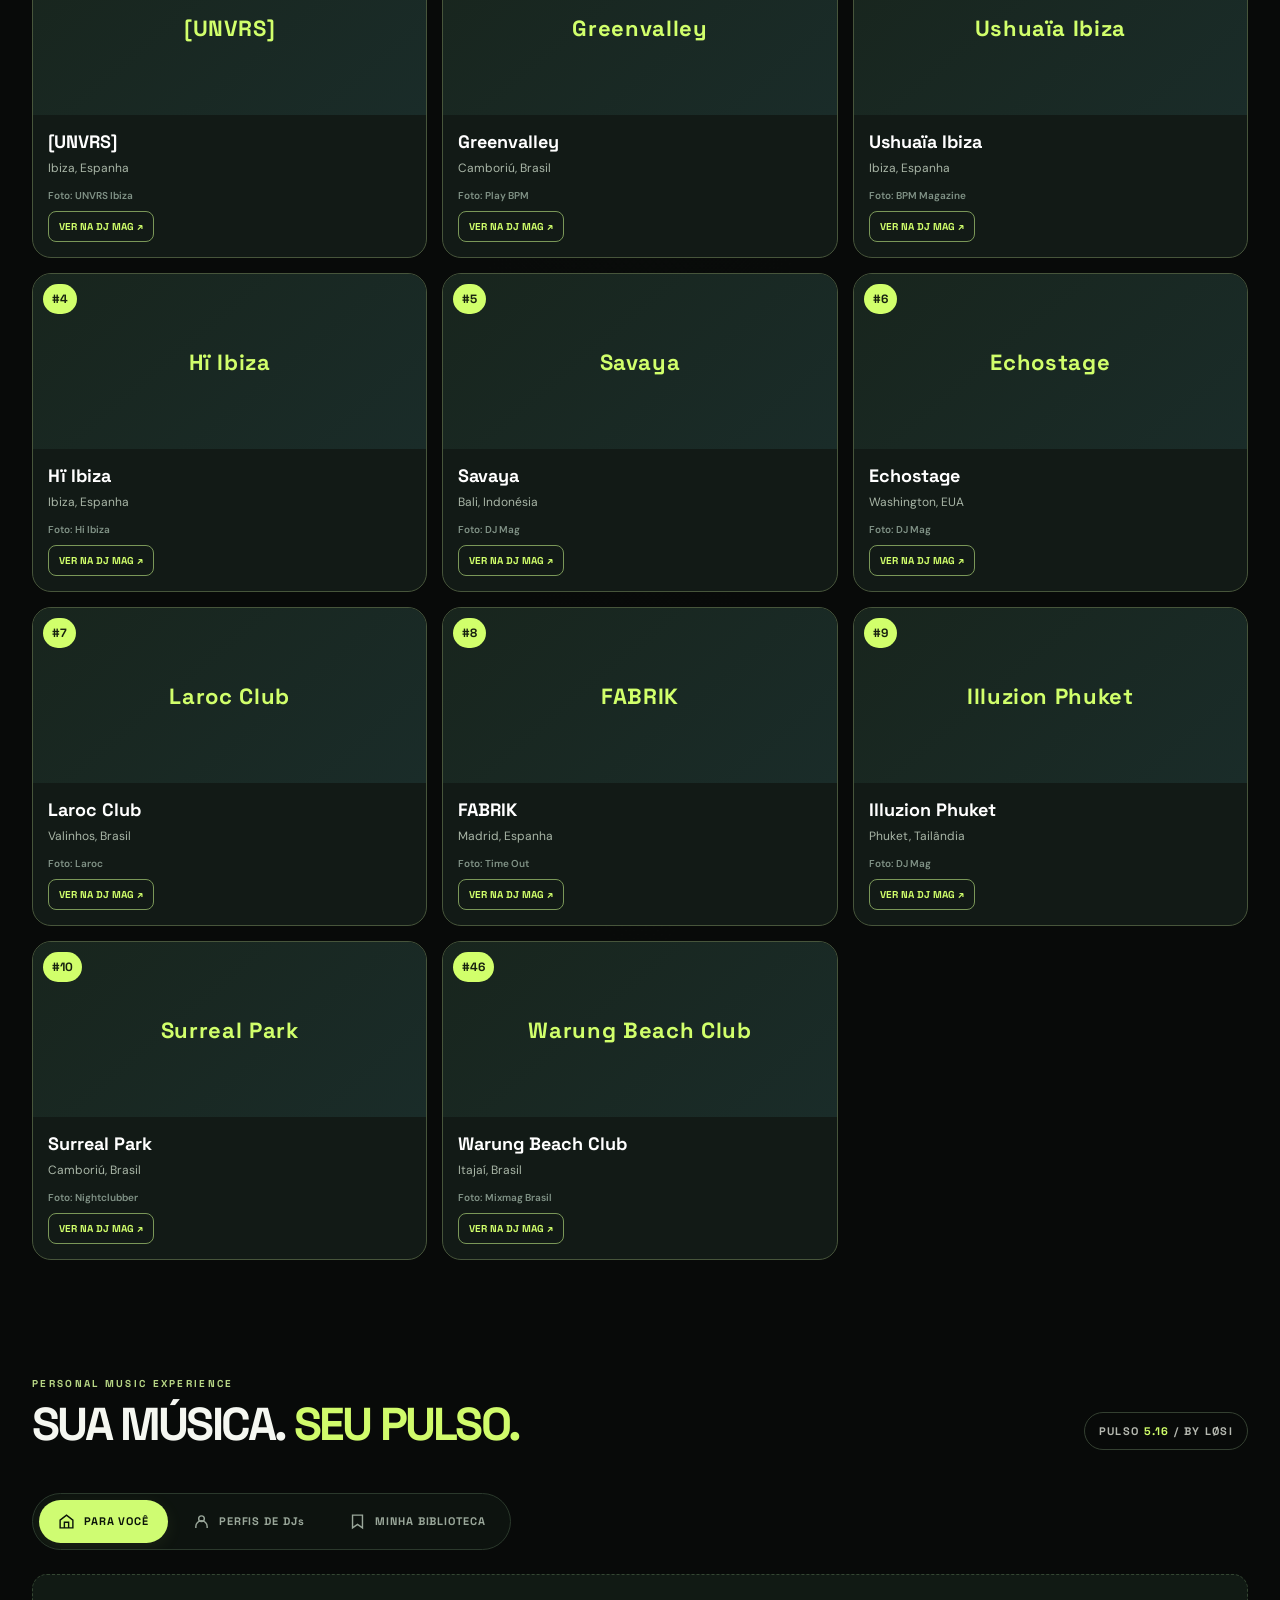
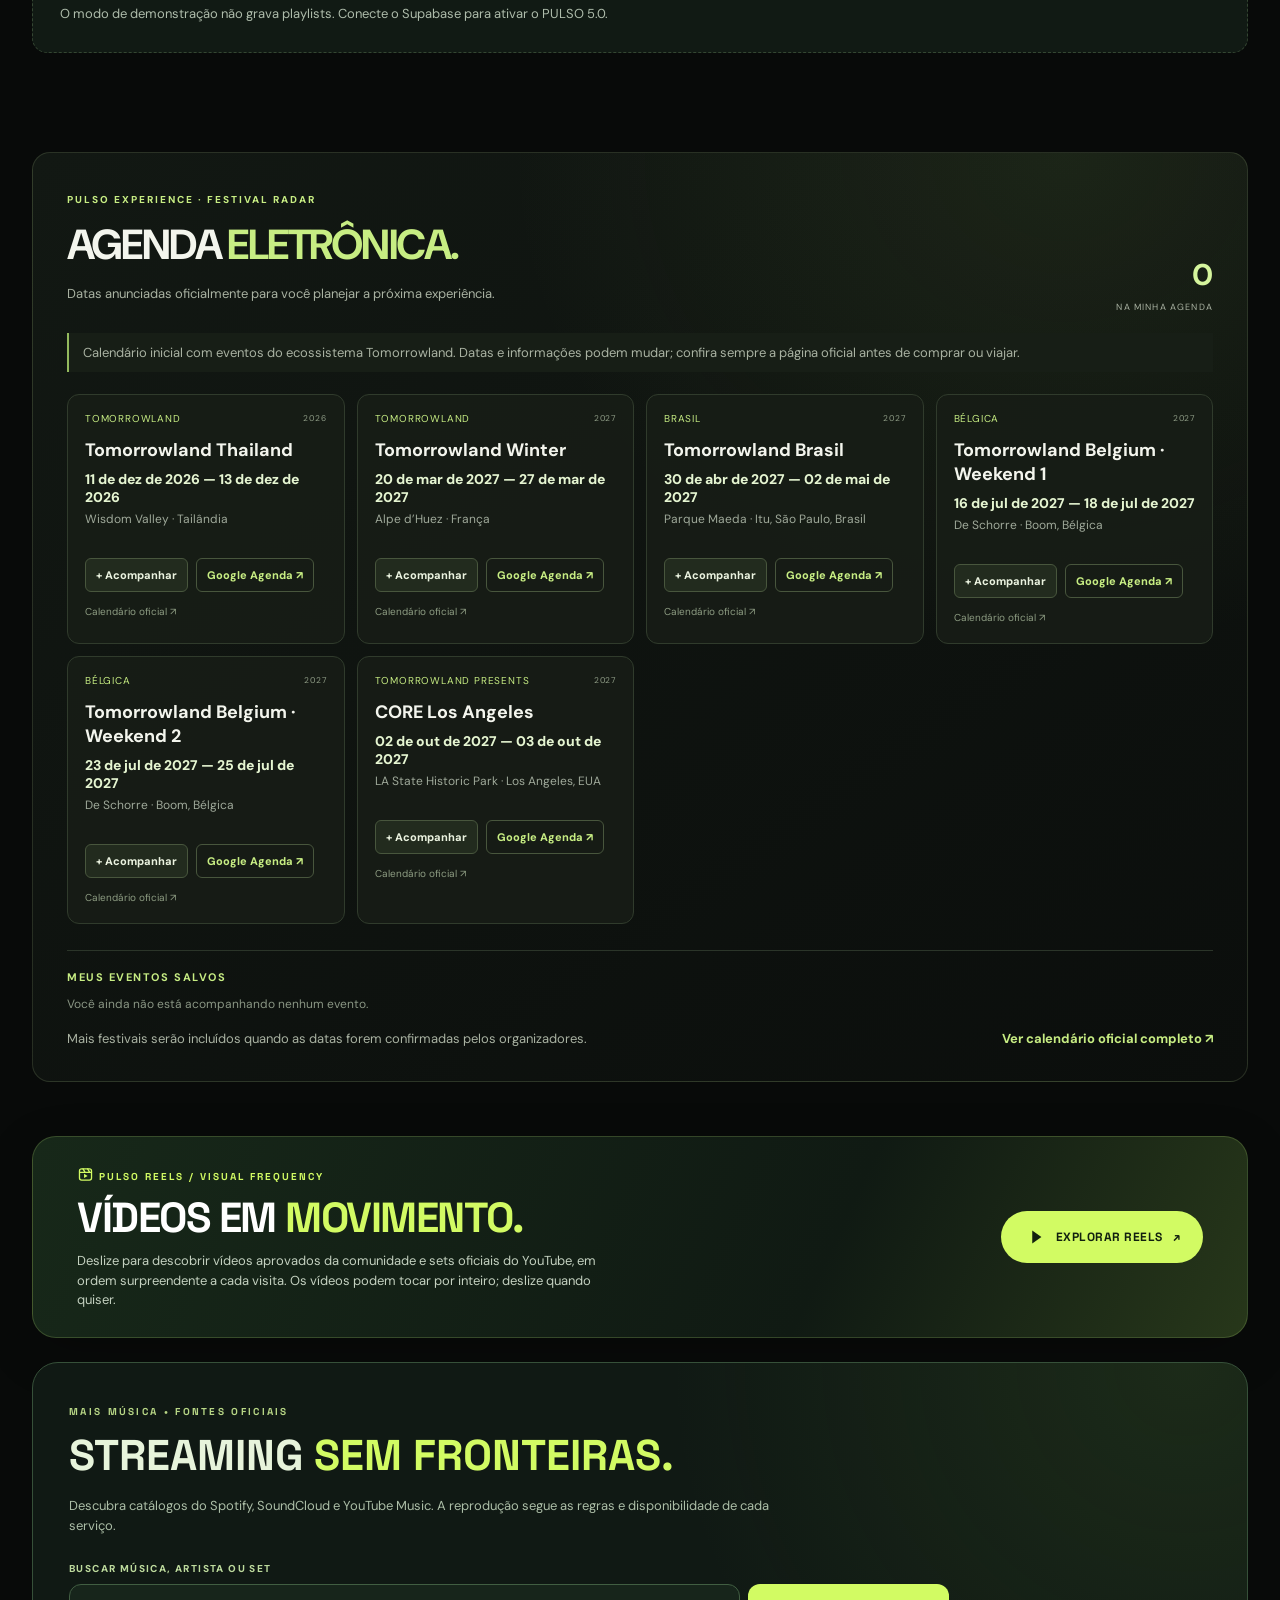
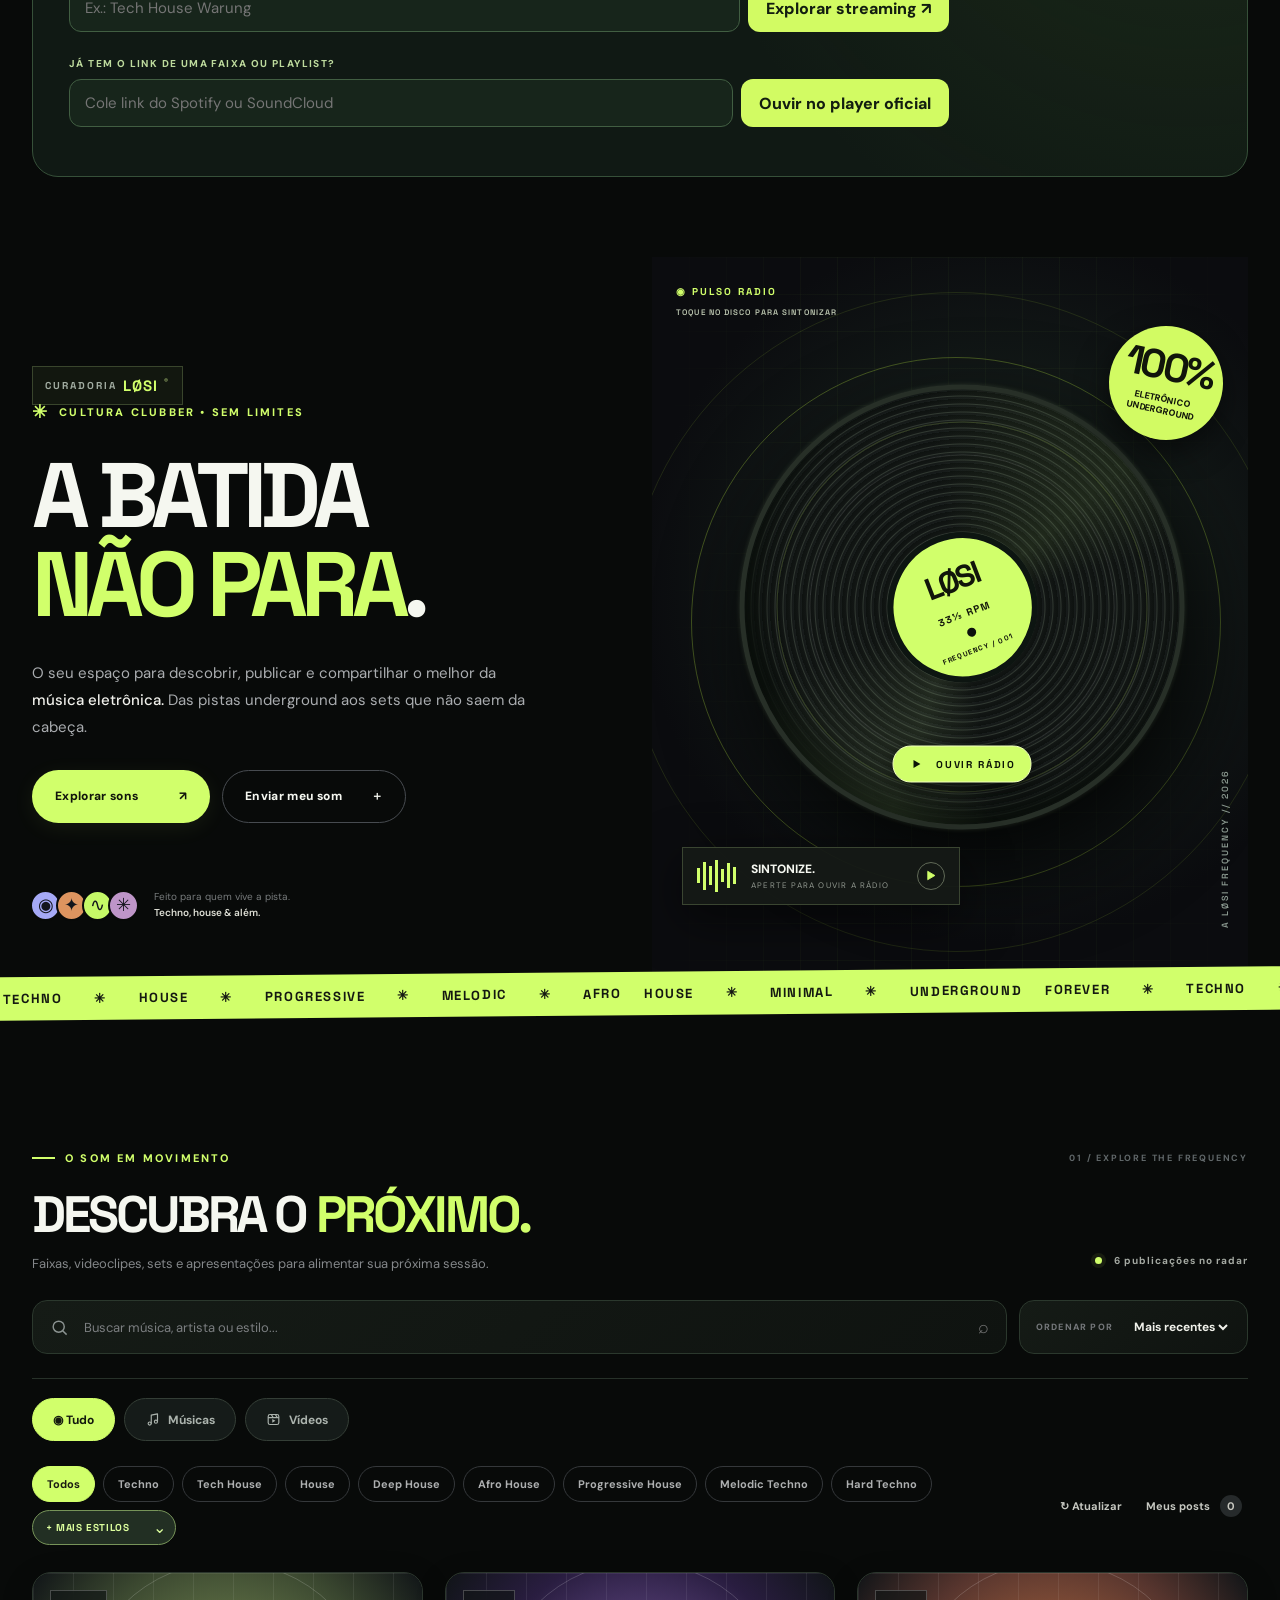
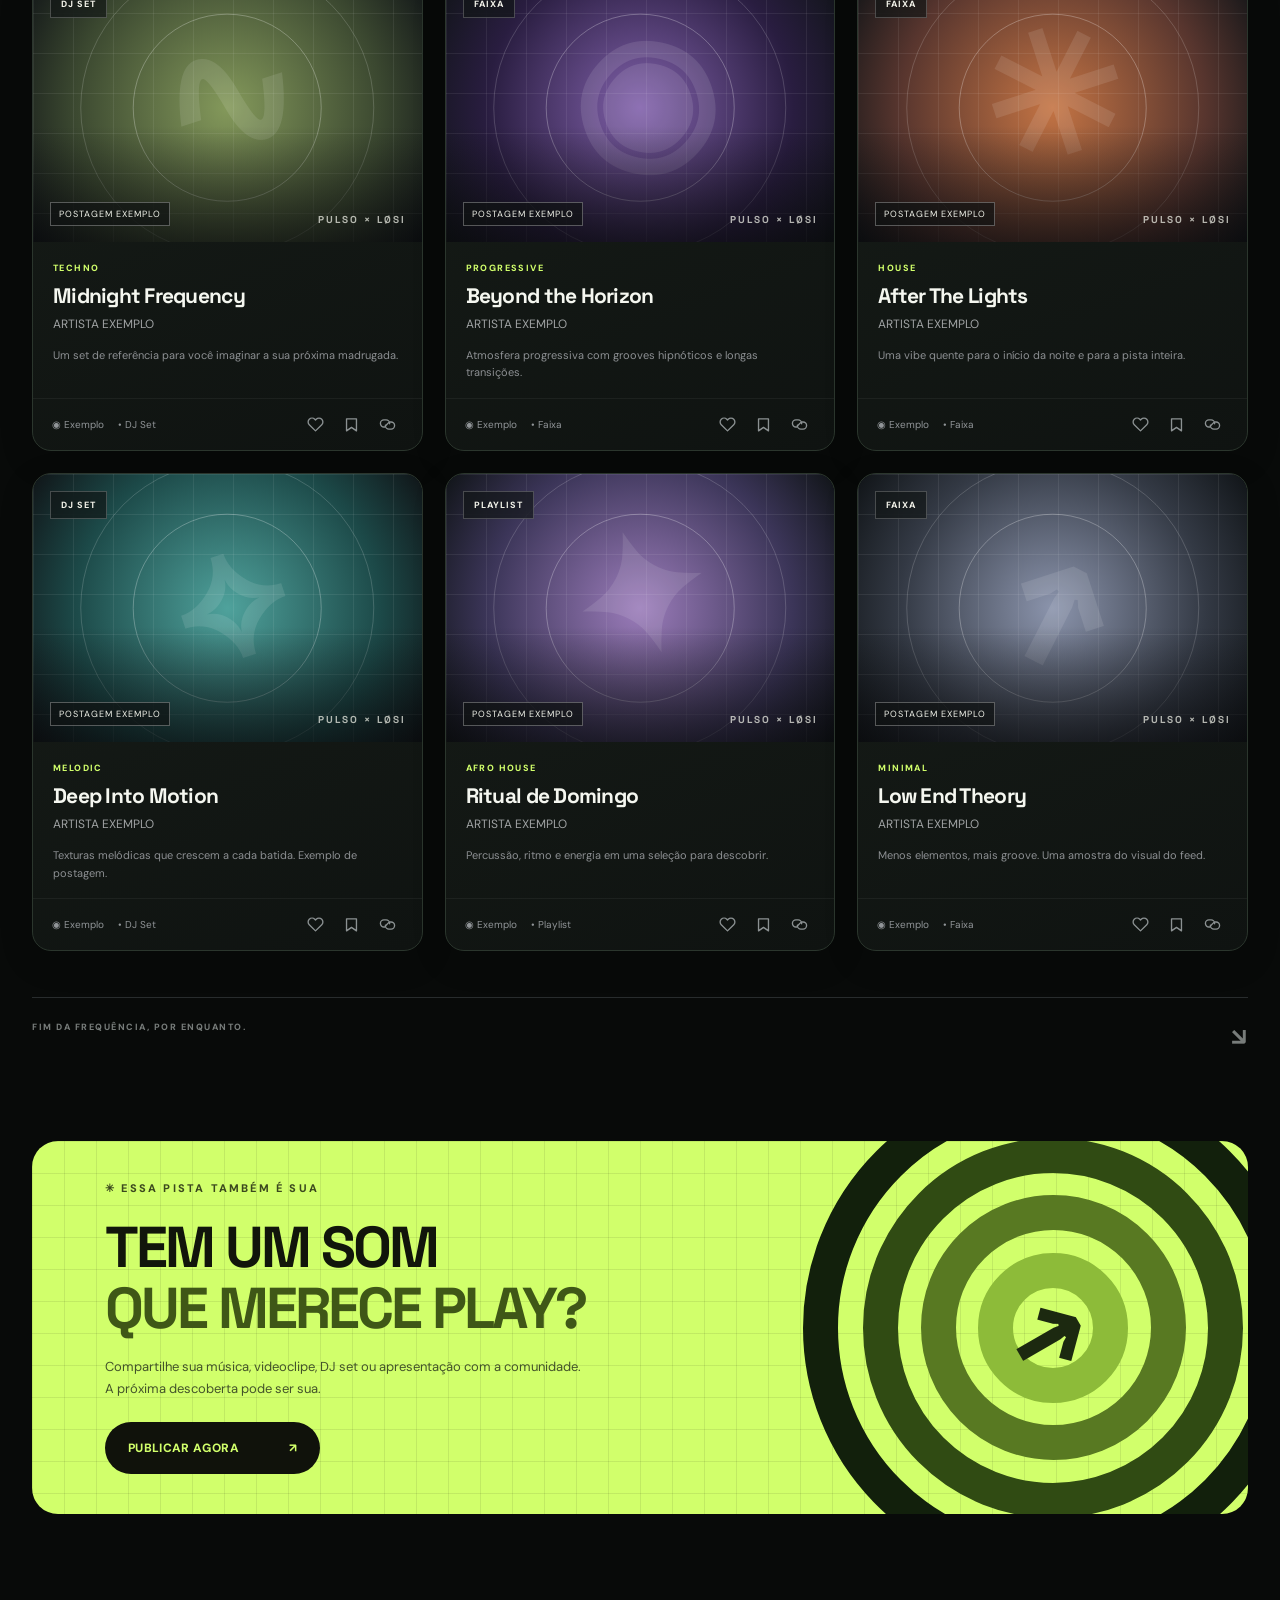
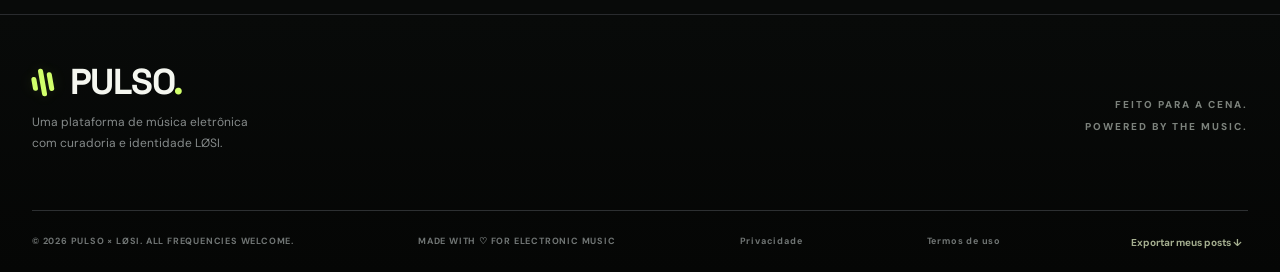
==== commit b7409e54: "Load PULSO festival agenda module" ====
--- a/index.html
+++ b/index.html
@@ -55,7 +55,8 @@
   <script defer src="pulso-capsule.js?v=5.25-history-accuracy"></script>
   <script defer src="pulso-capsule-export.js?v=5.25-story-share"></script>
   <script defer src="pulso-share.js?v=5.12-fab"></script>
-  <script defer src="pulso-insights.js?v=1.4-live-analytics"></script>
+  <script defer src="pulso-insights.js?v=1.5-health-center"></script>
+  <script defer src="pulso-agenda.js?v=1.0-confirmed-dates"></script>
   <script defer src="pulso-media-actions.js?v=1.0-fullscreen-offline"></script>
   <script defer src="pulso-moments.js?v=1.5-svg-hero-play"></script>
   <link rel="stylesheet" href="pulso-jump.css?v=1.4.1-menu-bottom-fix">
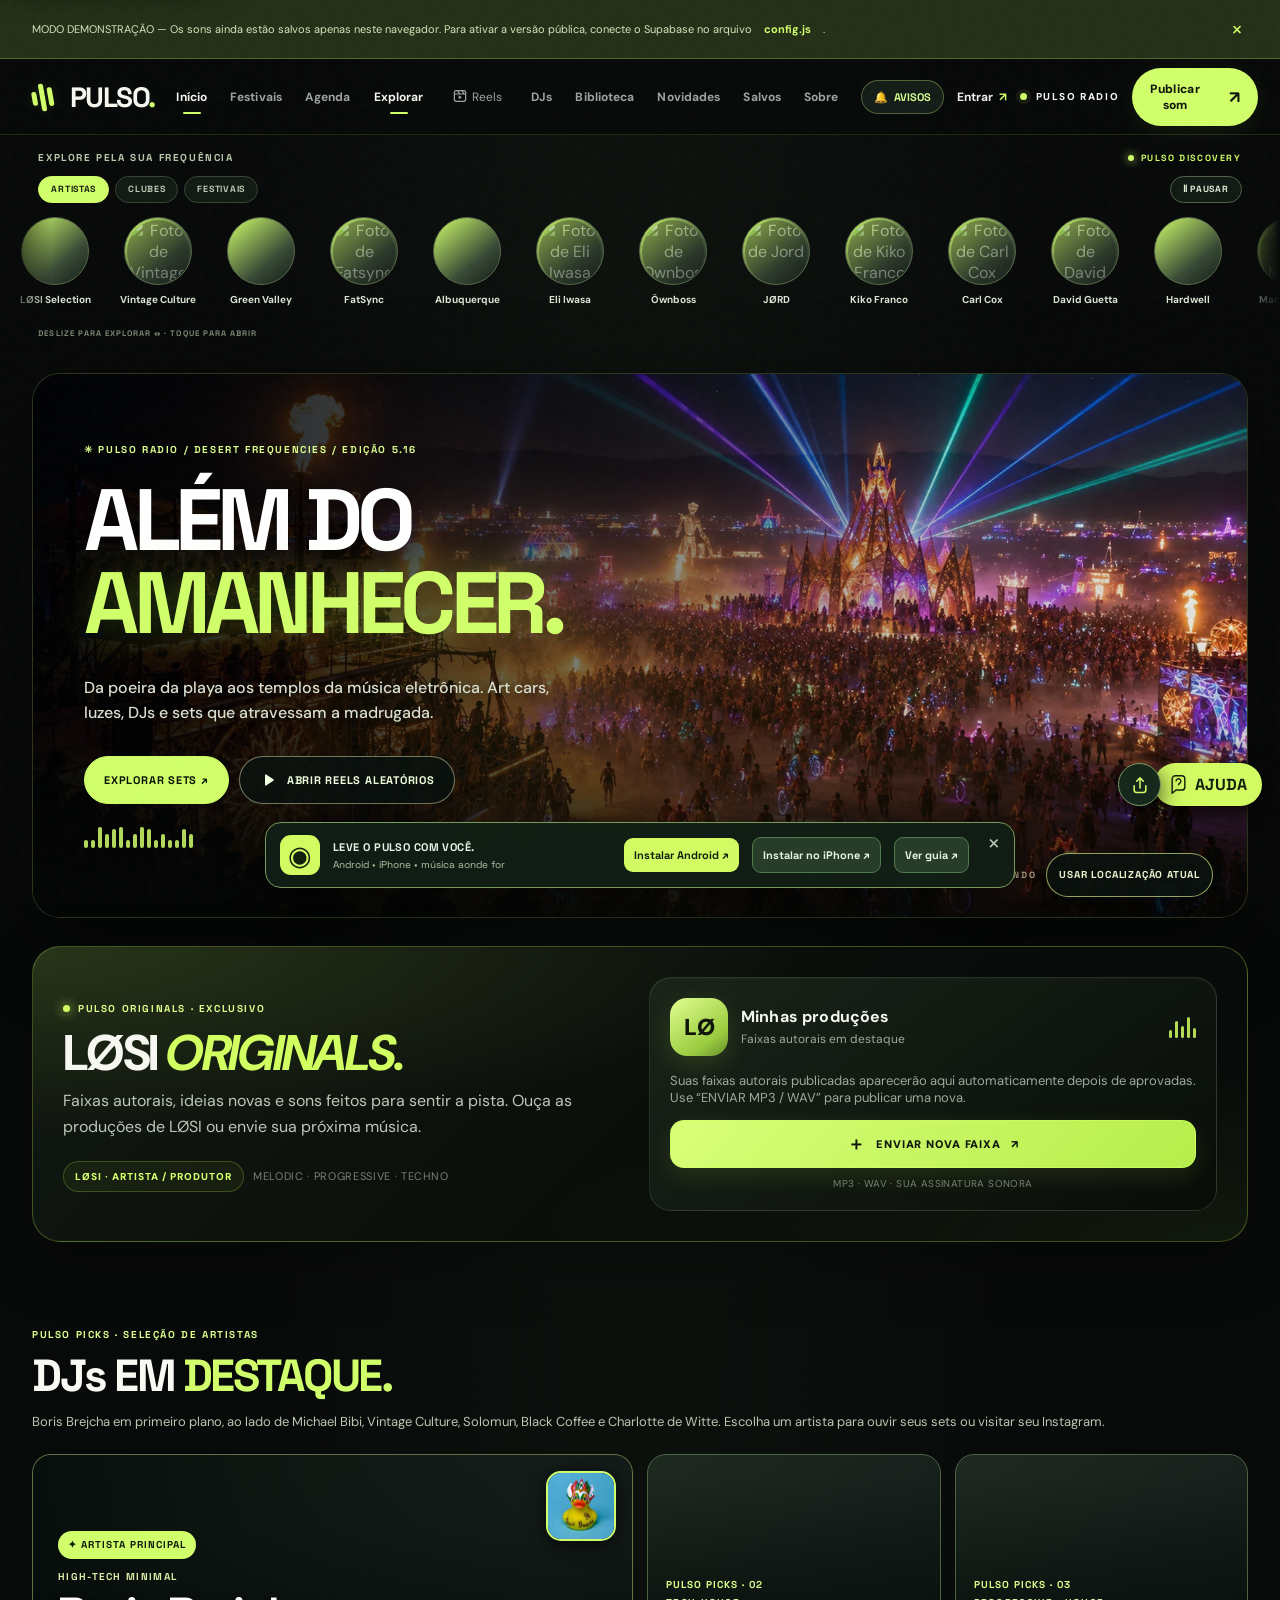
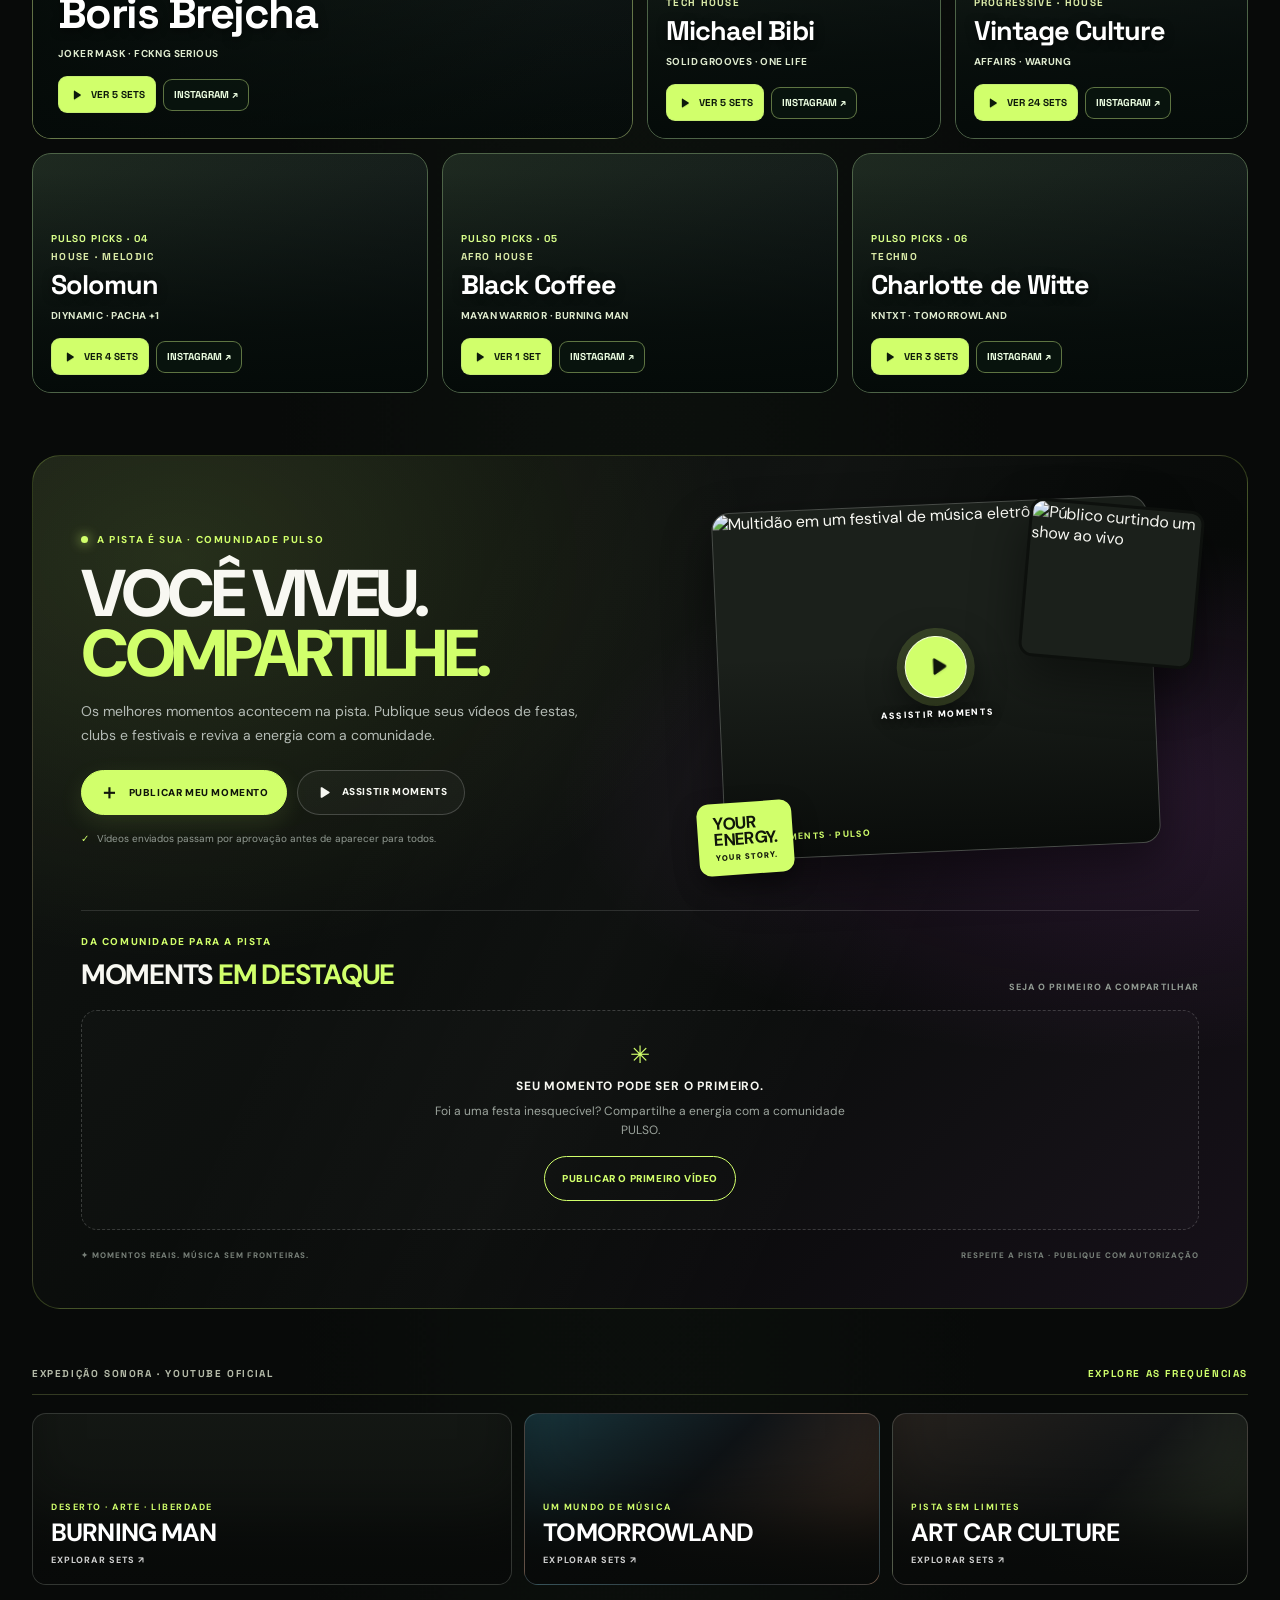
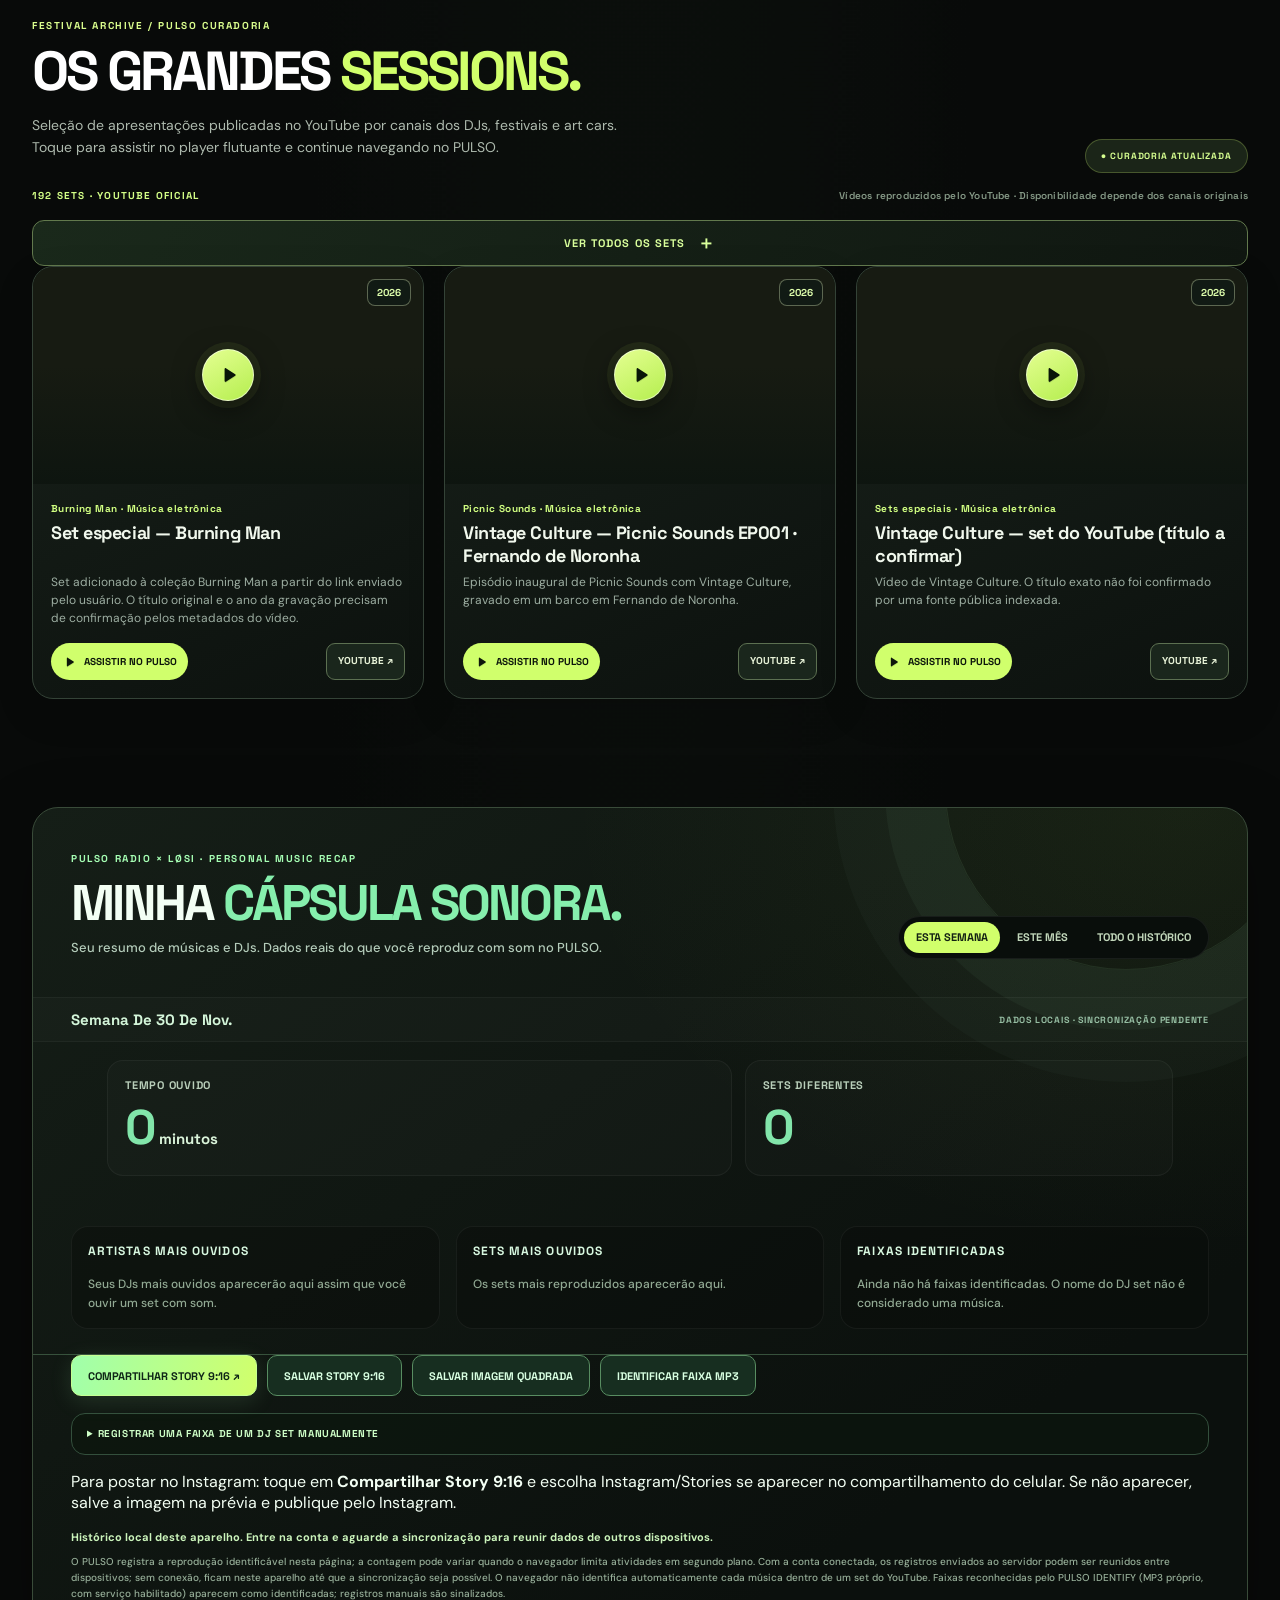
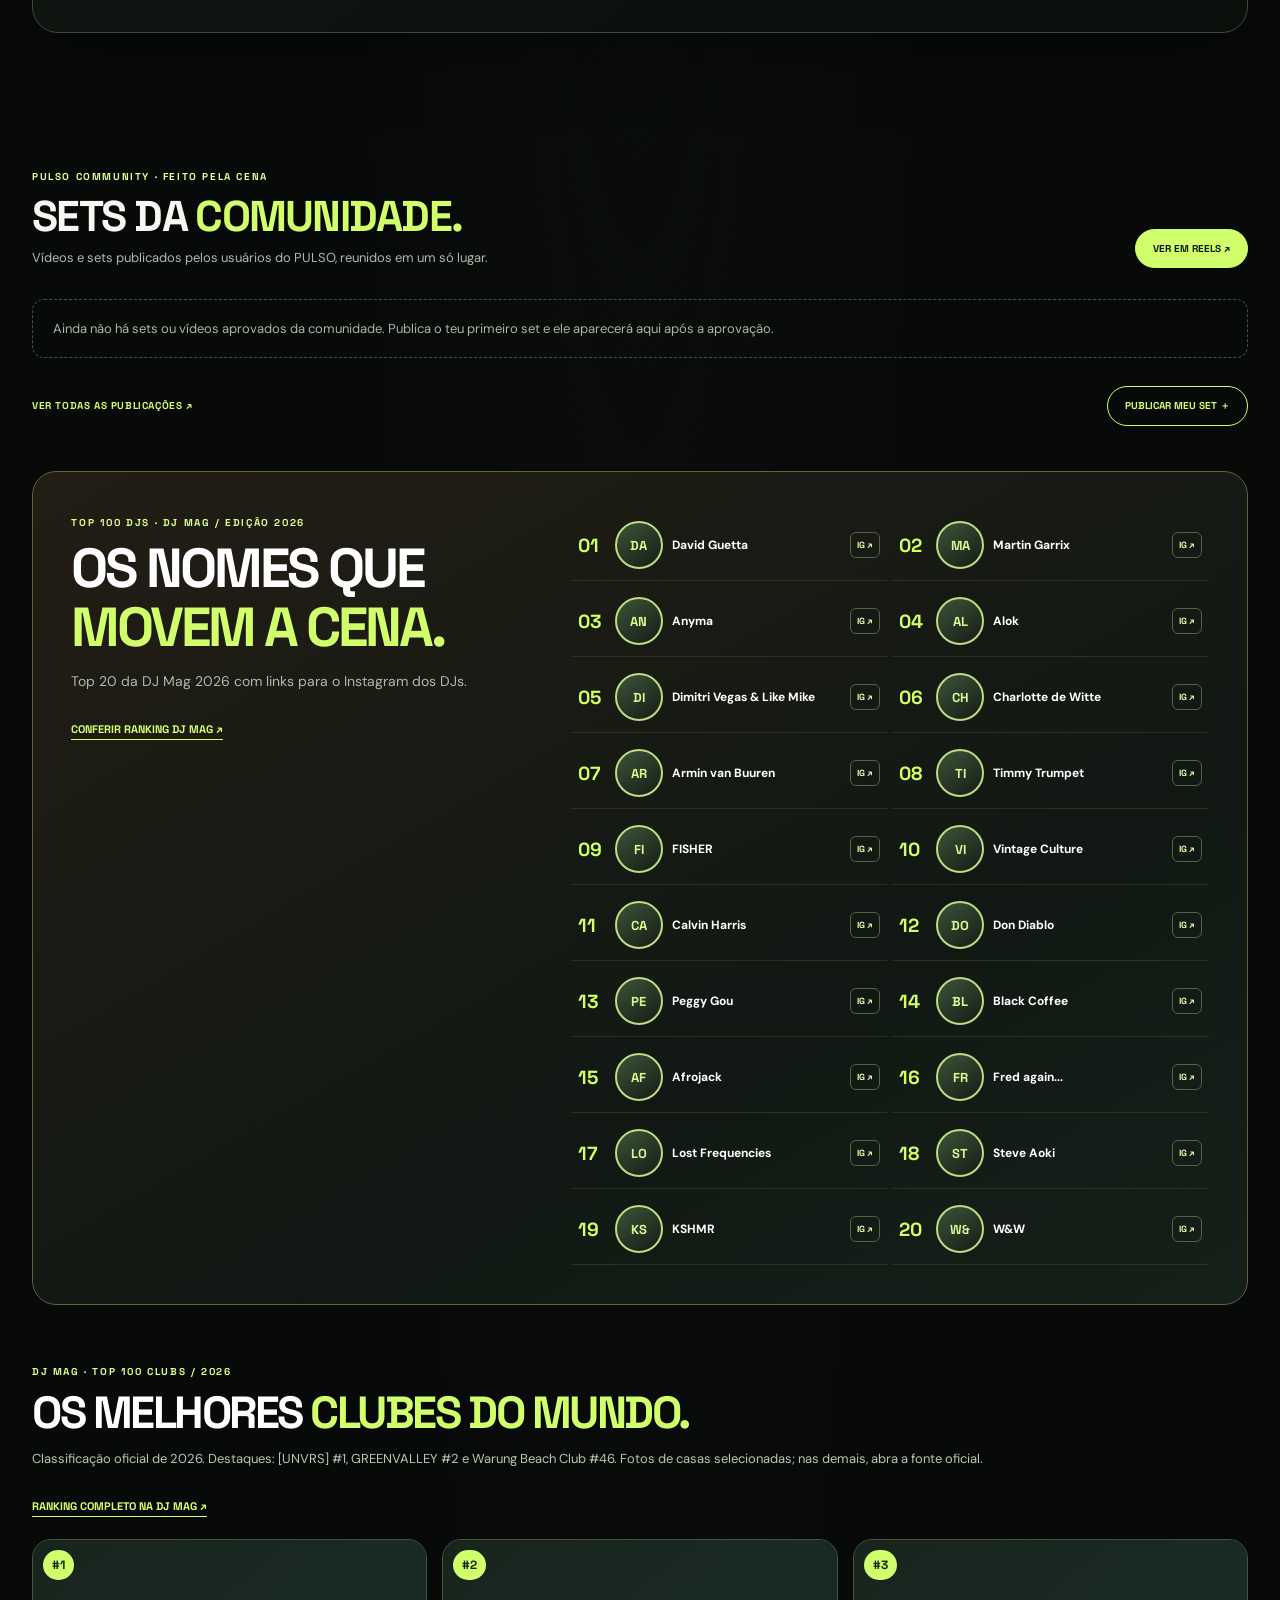
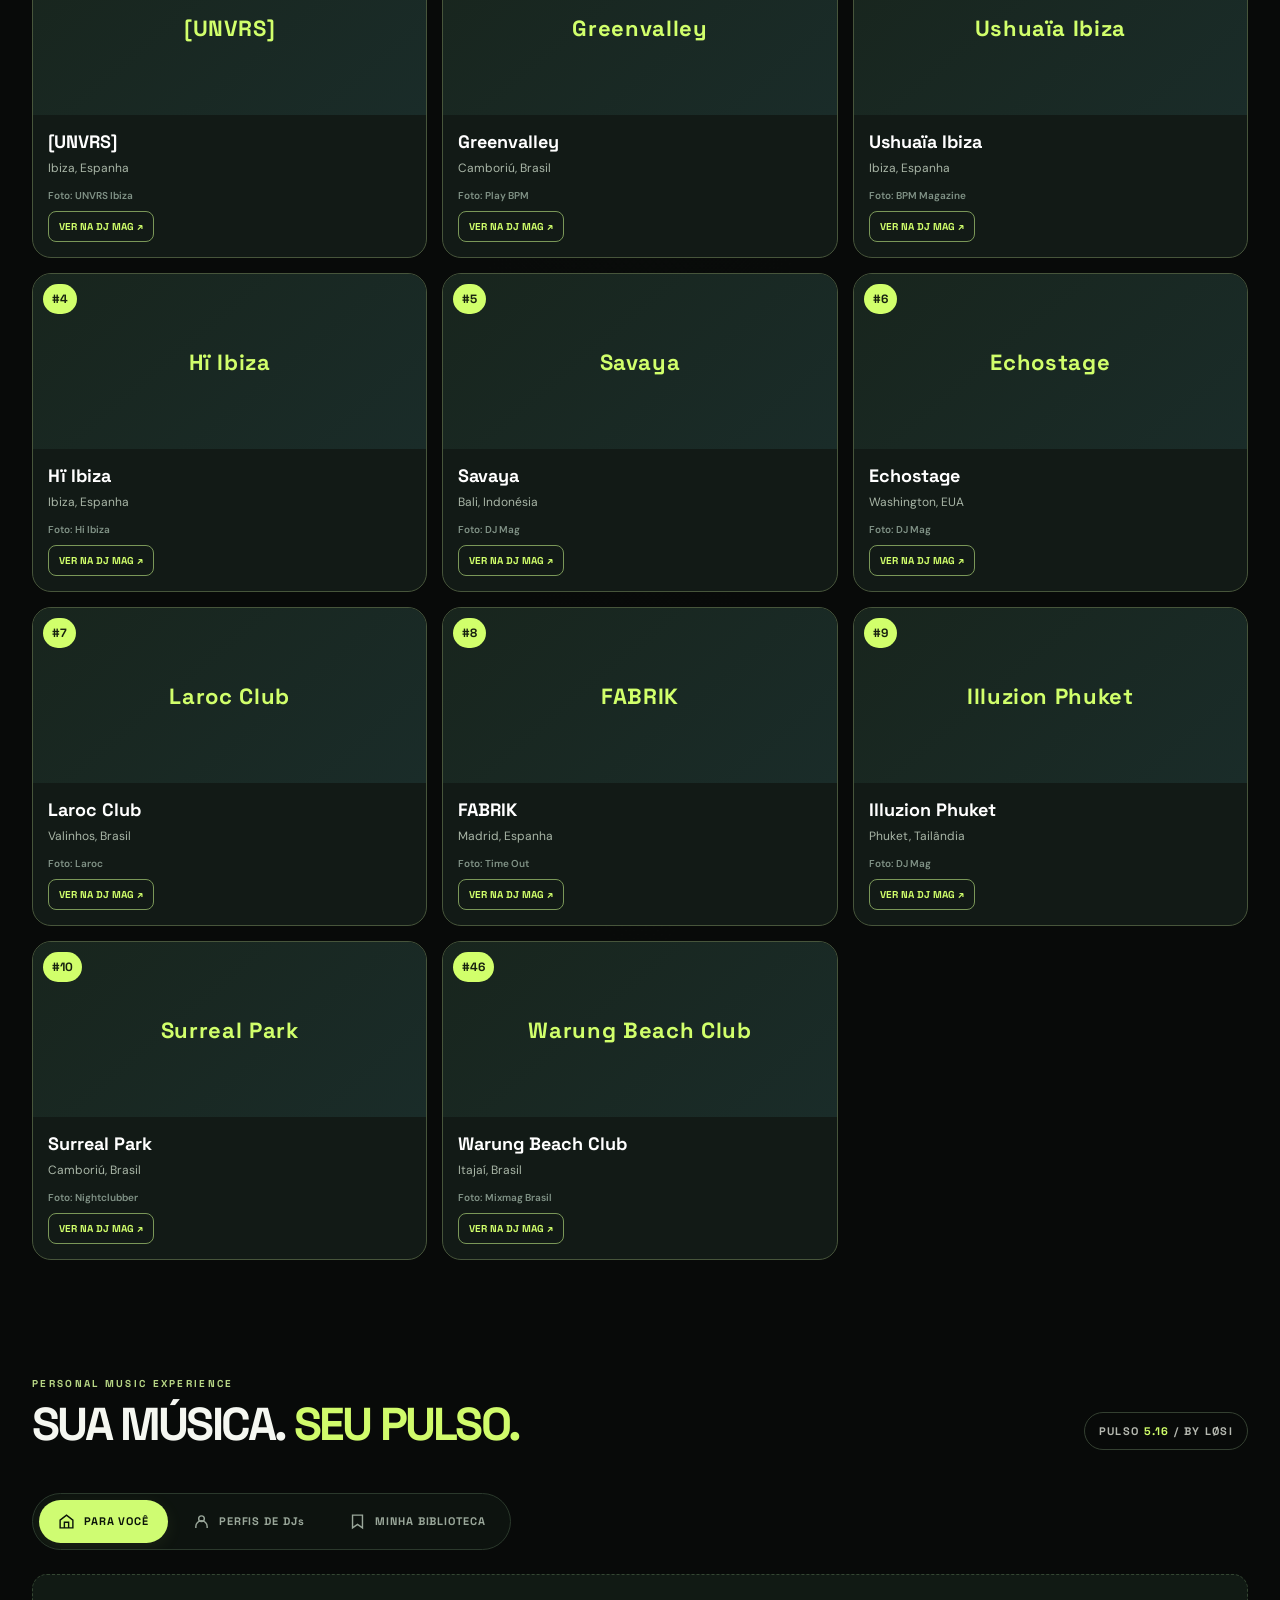
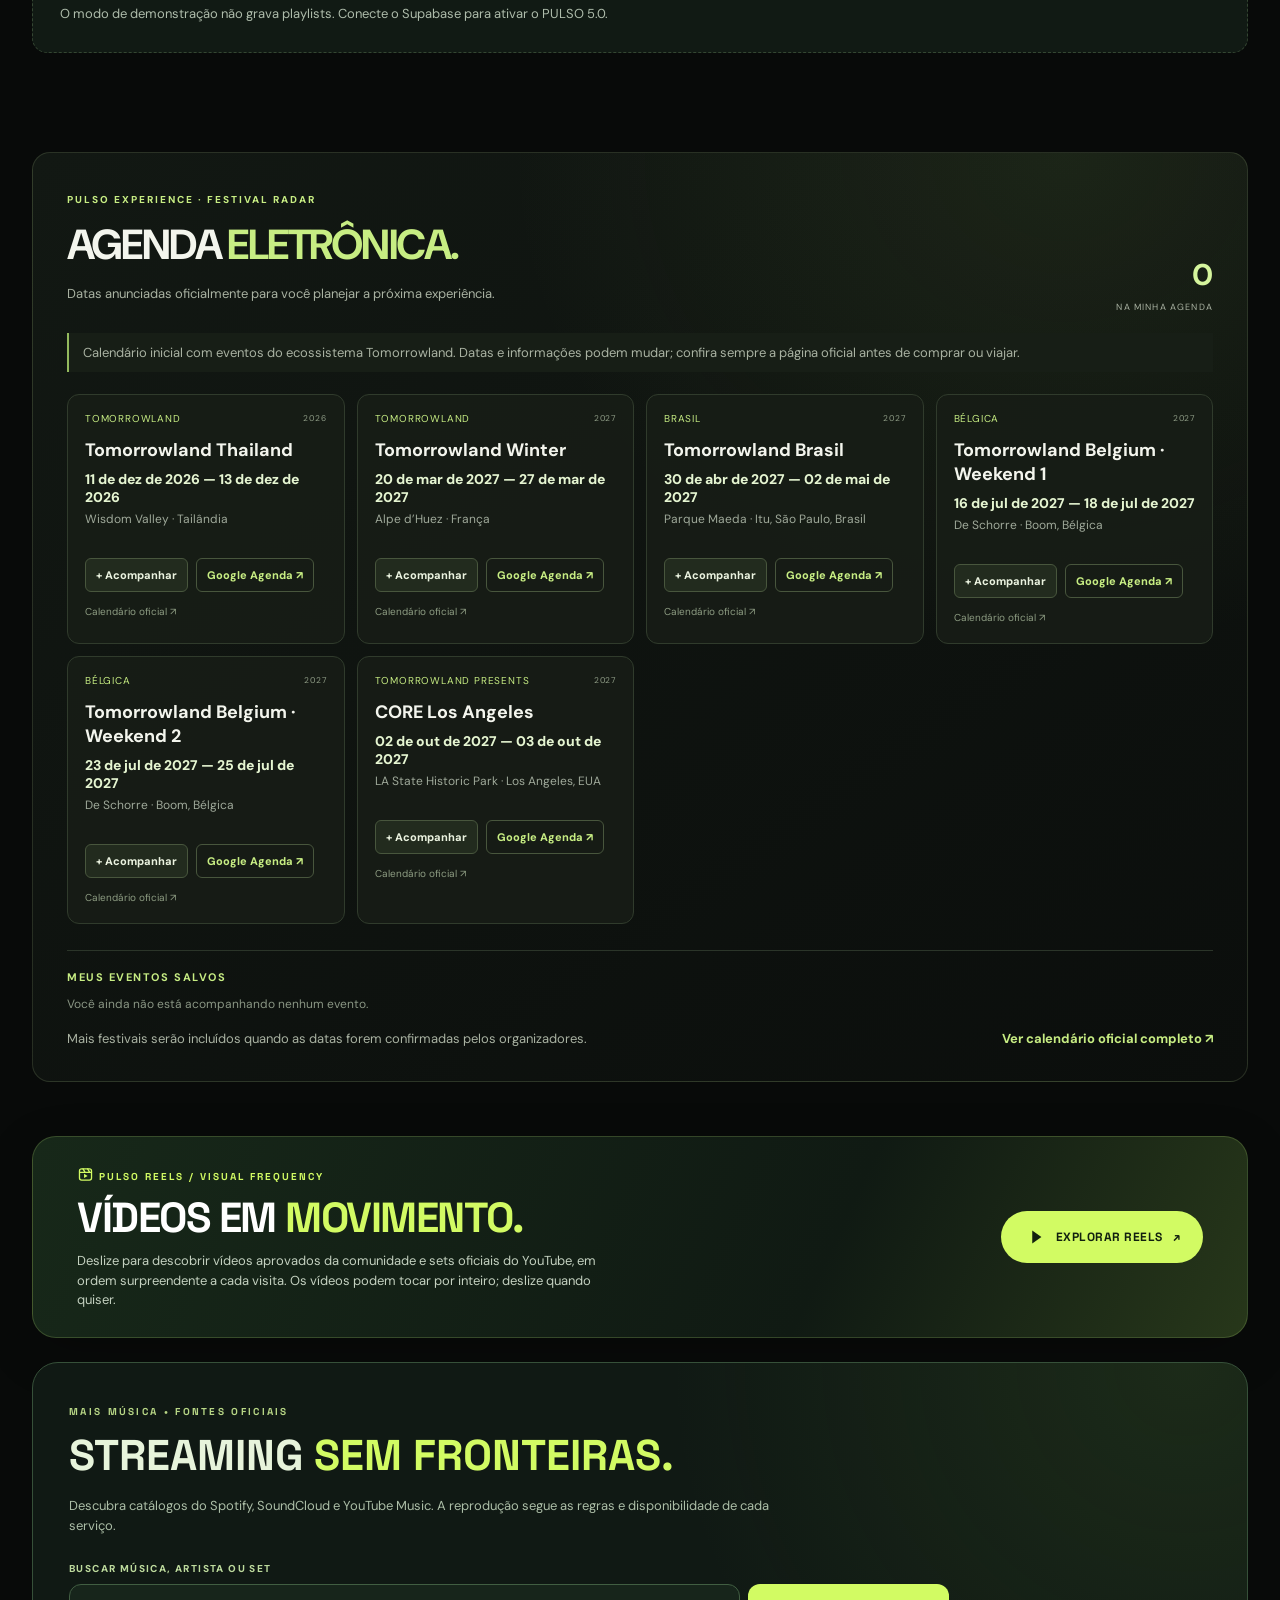
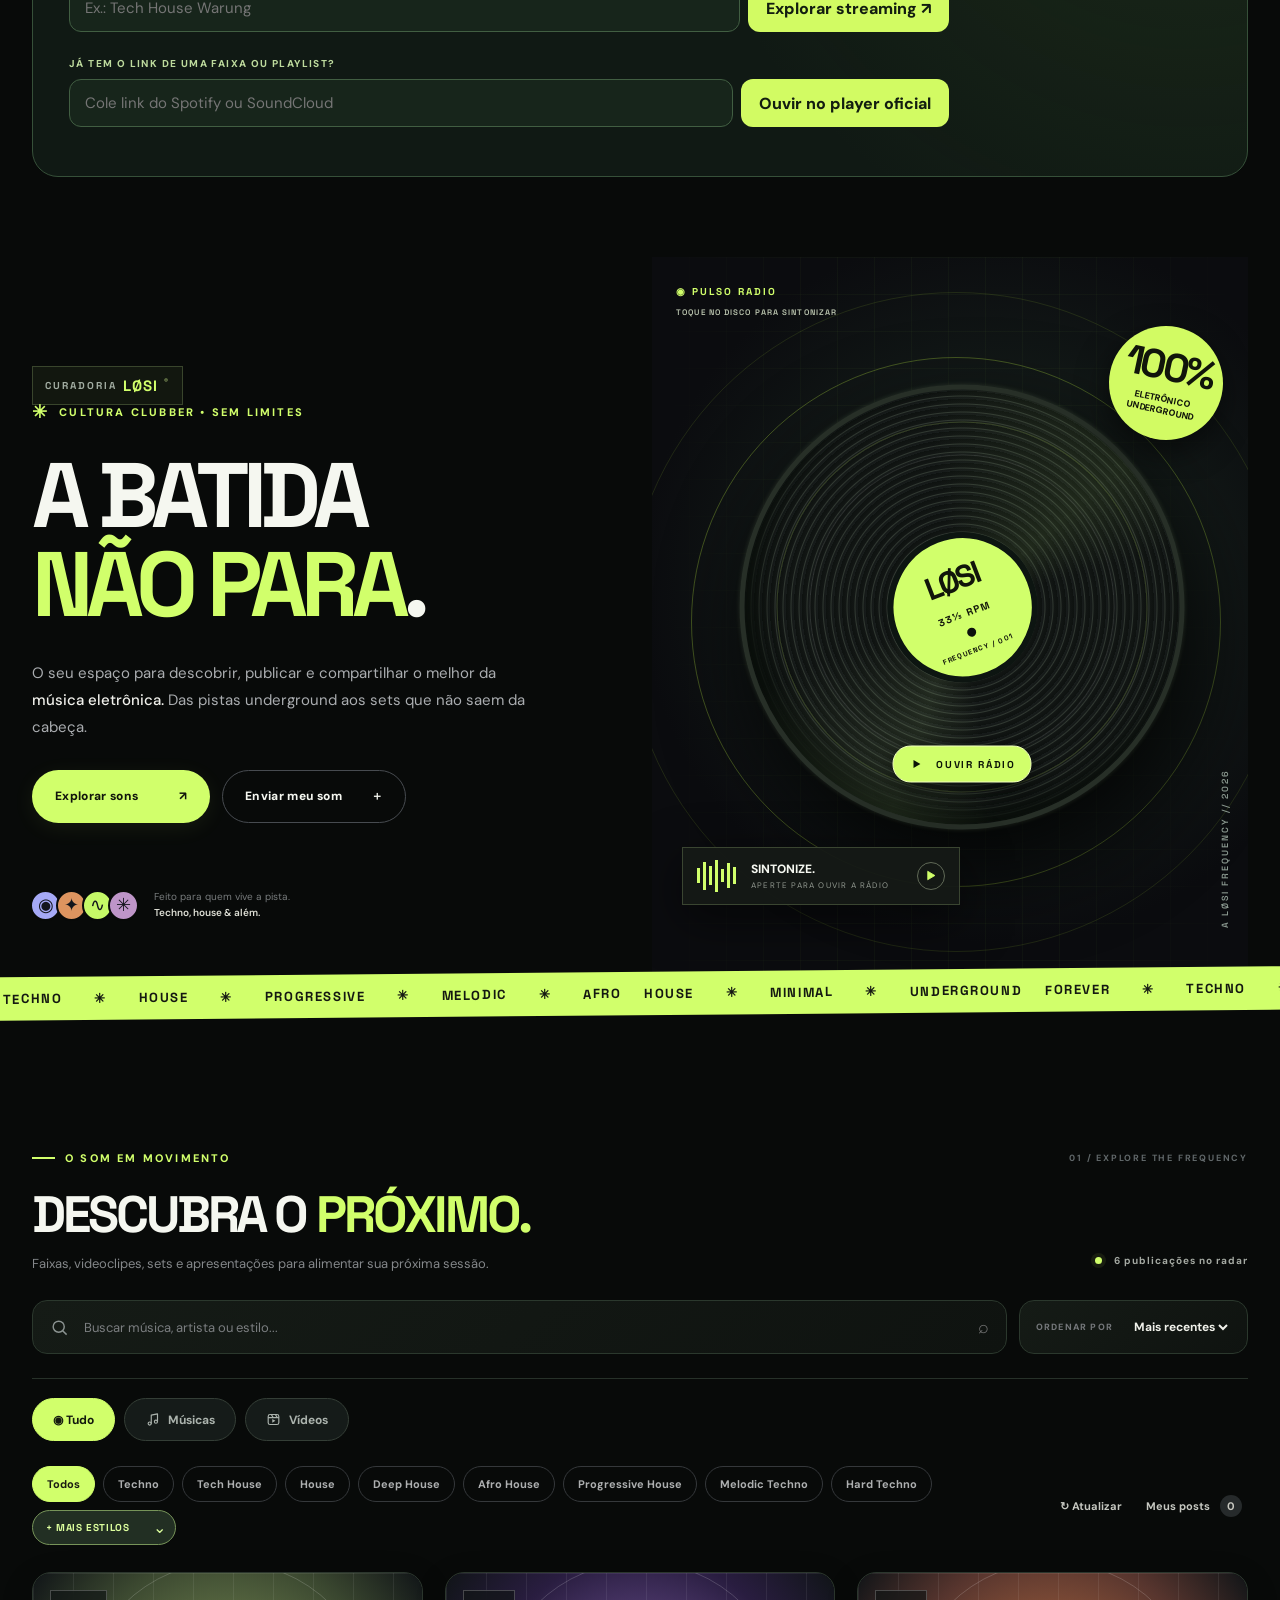
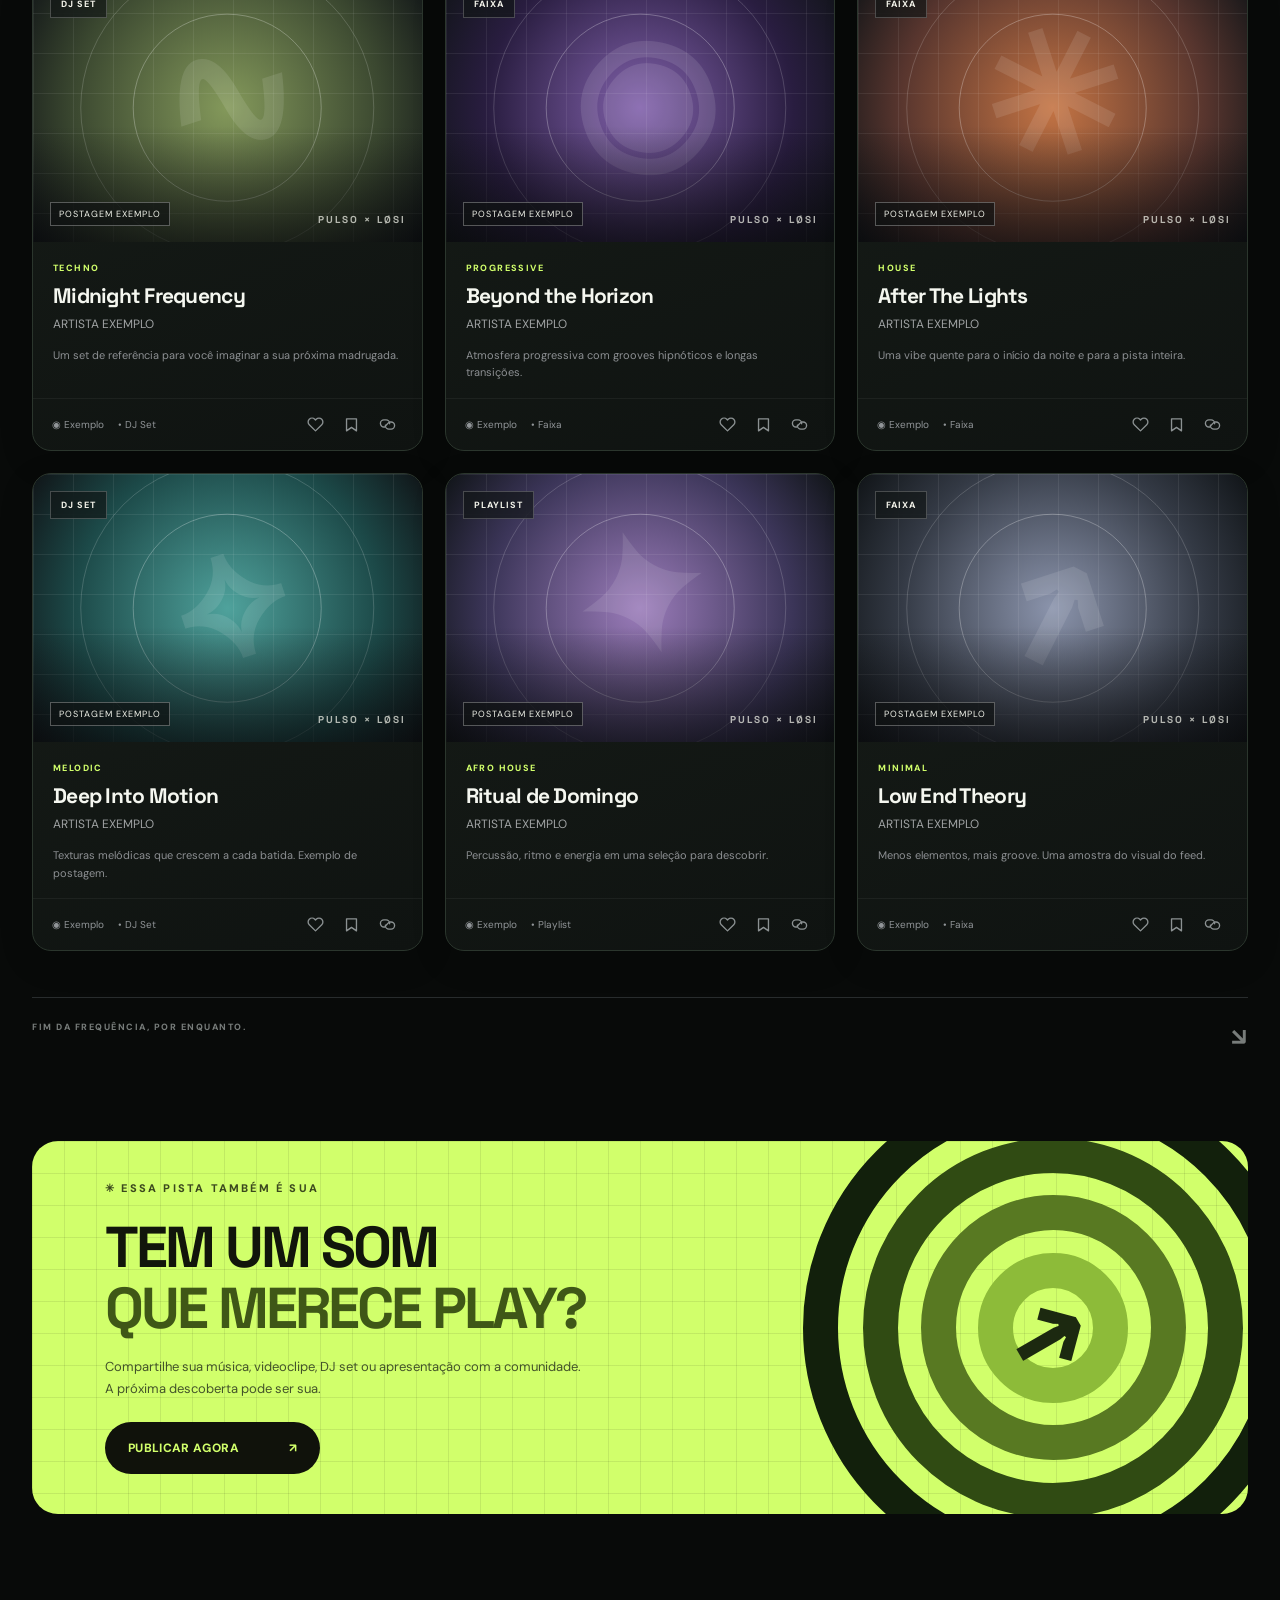
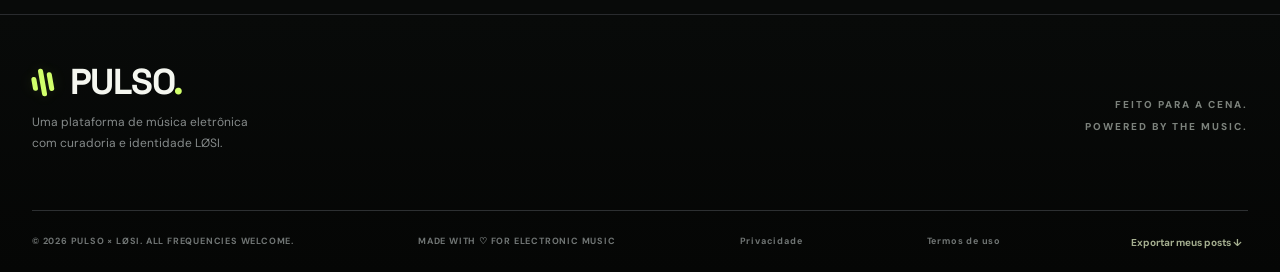
==== commit bc01ae6e: "Add PULSO agenda navigation links" ====
--- a/index.html
+++ b/index.html
@@ -75,6 +75,7 @@
       <nav class="main-nav" aria-label="Navegação principal">
         <a class="nav-link p5-nav" href="#pulso5" data-p5tab="home">Início</a>
         <a class="nav-link" href="#p54Catalog" data-p54-nav>Festivais</a>
+        <a class="nav-link" href="#pulsoAgenda">Agenda</a>
         <a class="nav-link active" href="#explorar" data-nav="explorar">Explorar</a>
         <button type="button" class="nav-link pulso-reels-nav" data-open-reels><svg class="pulso-ui-icon" viewBox="0 0 24 24" aria-hidden="true" focusable="false" fill="none" stroke="currentColor" stroke-width="1.85" stroke-linecap="round" stroke-linejoin="round"><rect x="3.5" y="4" width="17" height="16" rx="3"/><path d="m4 9 16 0M8.5 4l3 5M15 4l3 5"/><path d="m10 11 5 3-5 3z" fill="currentColor" stroke="none"/></svg> Reels</button>
         <a class="nav-link p5-nav" href="#pulso5" data-p5tab="djs">DJs</a>
@@ -95,6 +96,7 @@
     <nav class="mobile-nav" id="mobileNav" aria-label="Navegação móvel">
       <a href="#pulso5" data-p5tab="home">Início</a>
       <a href="#p54Catalog">Festivais</a>
+      <a href="#pulsoAgenda">Agenda eletrônica</a>
       <a href="#explorar" data-nav="explorar">Explorar</a>
       <button type="button" data-open-reels><svg class="pulso-ui-icon" viewBox="0 0 24 24" aria-hidden="true" focusable="false" fill="none" stroke="currentColor" stroke-width="1.85" stroke-linecap="round" stroke-linejoin="round"><rect x="3.5" y="4" width="17" height="16" rx="3"/><path d="m4 9 16 0M8.5 4l3 5M15 4l3 5"/><path d="m10 11 5 3-5 3z" fill="currentColor" stroke="none"/></svg> Reels</button>
       <a href="#pulso5" data-p5tab="djs">DJs</a>
